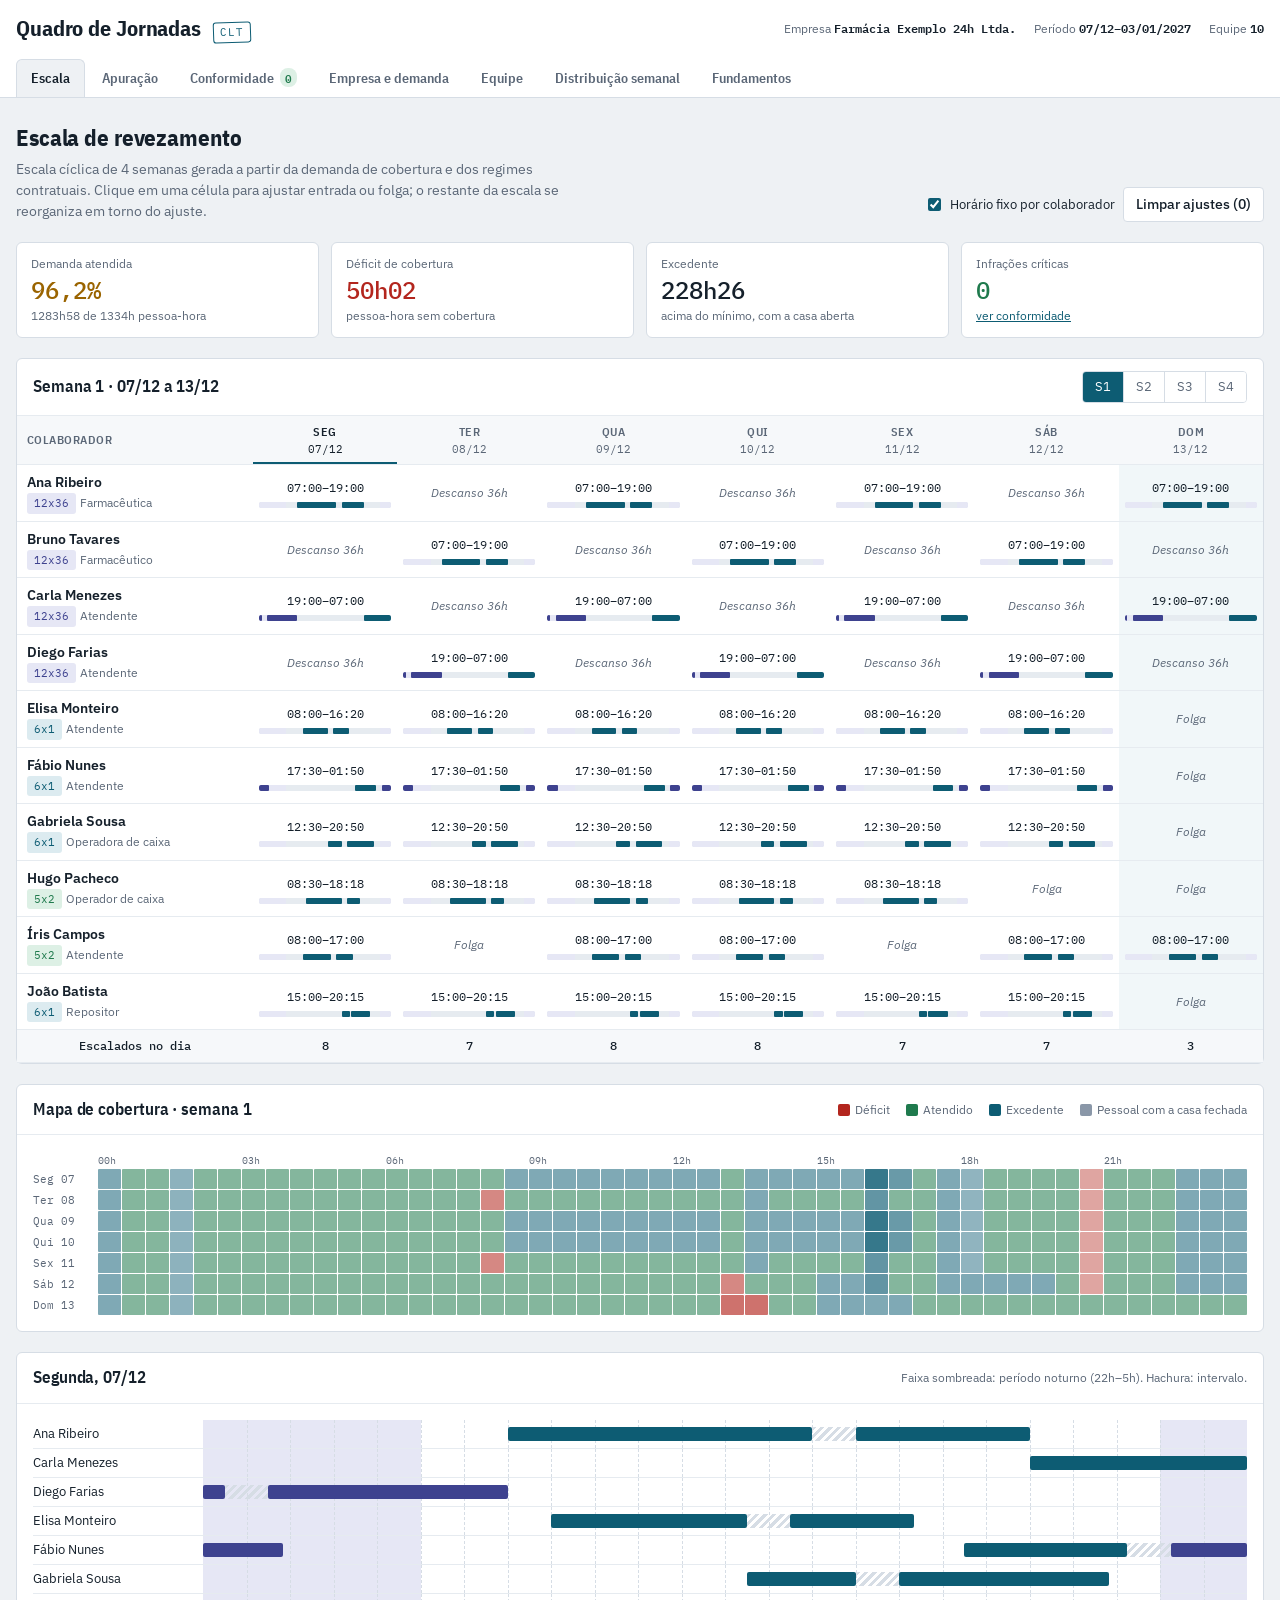
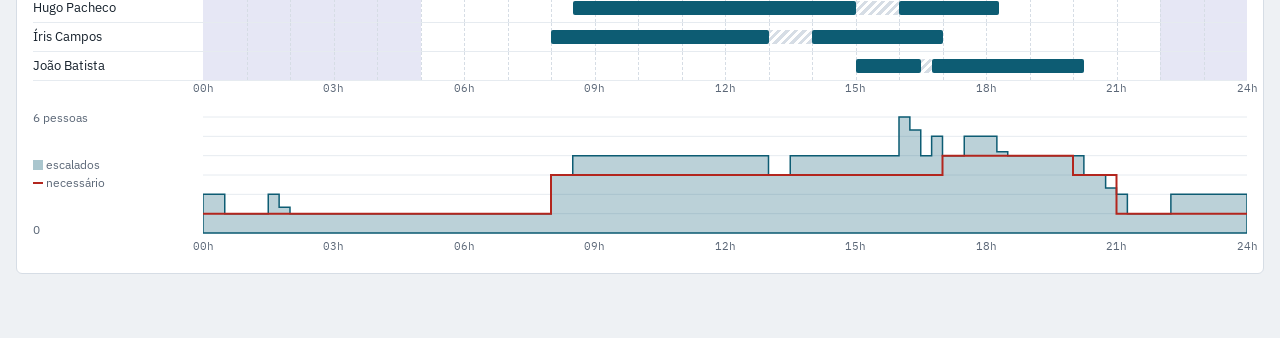
==== jornadas/index.html @ 18540ebf "Adiciona o Quadro de Jornadas: escala, apuração e conformidade trabalhista Plataforma em HTML único " ====
<!doctype html>
<html lang="pt-BR">
<head>
<meta charset="utf-8">
<meta name="viewport" content="width=device-width, initial-scale=1, viewport-fit=cover">
<title>Quadro de Jornadas</title>
<meta name="claude:viewport-fit-sides" content="cover">
<meta name="description" content="Distribuição de jornadas, escalas de revezamento, apuração de horas e conformidade com a CLT.">
<link rel="preconnect" href="https://fonts.googleapis.com">
<link rel="preconnect" href="https://fonts.gstatic.com" crossorigin>
<link rel="stylesheet" href="https://fonts.googleapis.com/css2?family=IBM+Plex+Mono:wght@400;500;600&family=IBM+Plex+Sans+Condensed:wght@500;600;700&family=IBM+Plex+Sans:ital,wght@0,400;0,500;0,600;1,400&display=swap">
<style>
/* Layout: livro de ponto — faixa de identificação no topo, abas de índice, folhas de trabalho em largura útil */
:root{
  --bg:#EEF1F4; --surface:#FFFFFF; --surface-2:#F6F8FA; --ink:#15202B; --muted:#5B6777; --line:#D6DDE5; --line-2:#E6EBF0;
  --accent:#0D5C73; --accent-ink:#FFFFFF; --accent-soft:#DCEBF0;
  --night:#3E428F; --night-soft:#E6E7F5;
  --ok:#1F7A4D; --ok-soft:#DDF0E5; --warn:#9A6400; --warn-soft:#F8ECD3; --crit:#B3261E; --crit-soft:#F8DEDB;
  --idle:#8A97A8;
  --f-display:"IBM Plex Sans Condensed","Arial Narrow",system-ui,sans-serif;
  --f-body:"IBM Plex Sans",system-ui,-apple-system,"Segoe UI",sans-serif;
  --f-mono:"IBM Plex Mono",ui-monospace,"SFMono-Regular",Menlo,Consolas,monospace;
  --r:6px;
}
@media (prefers-color-scheme: dark){:root:not([data-theme="light"]){
  --bg:#0E141A; --surface:#151E27; --surface-2:#1A2530; --ink:#E4EAF0; --muted:#97A3B1; --line:#2A3743; --line-2:#22303B;
  --accent:#5DB6CF; --accent-ink:#0B1A20; --accent-soft:#163541;
  --night:#A5AAF2; --night-soft:#252A4D;
  --ok:#55C48D; --ok-soft:#163626; --warn:#E2A63F; --warn-soft:#3A2D14; --crit:#EF6A5F; --crit-soft:#41201D;
  --idle:#6D7B8C; color-scheme:dark;
}}
:root[data-theme="dark"]{
  --bg:#0E141A; --surface:#151E27; --surface-2:#1A2530; --ink:#E4EAF0; --muted:#97A3B1; --line:#2A3743; --line-2:#22303B;
  --accent:#5DB6CF; --accent-ink:#0B1A20; --accent-soft:#163541;
  --night:#A5AAF2; --night-soft:#252A4D;
  --ok:#55C48D; --ok-soft:#163626; --warn:#E2A63F; --warn-soft:#3A2D14; --crit:#EF6A5F; --crit-soft:#41201D;
  --idle:#6D7B8C; color-scheme:dark;
}
*{box-sizing:border-box}
[hidden]{display:none!important}
body{background:var(--bg);color:var(--ink);font-family:var(--f-body);font-size:14px;line-height:1.5;margin:0}
body::before{content:"";position:fixed;inset:0 0 auto;height:env(safe-area-inset-top,0px);z-index:10;background:var(--surface)}
.wrap{max-width:1320px;margin:0 auto;padding-left:max(16px,env(safe-area-inset-left,0px));padding-right:max(16px,env(safe-area-inset-right,0px))}
h1,h2,h3{font-family:var(--f-display);text-wrap:balance;margin:0;letter-spacing:-.005em}
h2{font-size:1.45rem;font-weight:700}
h3{font-size:1.05rem;font-weight:600}
p{margin:0}
.mono,.num{font-family:var(--f-mono);font-variant-numeric:tabular-nums}
.muted{color:var(--muted)}
small,.small{font-size:12px}
a{color:var(--accent)}
:focus-visible{outline:2px solid var(--accent);outline-offset:2px}

/* Cabeçalho */
.top{position:sticky;top:env(safe-area-inset-top,0px);z-index:9;background:var(--surface);border-bottom:1px solid var(--line)}
.top .wrap{display:flex;flex-wrap:wrap;align-items:center;gap:8px 20px;padding-block:12px 0}
.brand{display:flex;align-items:baseline;gap:12px;min-width:0}
.brand h1{font-size:1.35rem;font-weight:700;white-space:nowrap}
.brand .stamp{font-family:var(--f-mono);font-size:11px;letter-spacing:.08em;text-transform:uppercase;color:var(--accent);border:1.5px solid var(--accent);border-radius:3px;padding:1px 6px;transform:rotate(-2deg);display:inline-block}
.ident{margin-left:auto;display:flex;gap:18px;flex-wrap:wrap;font-size:12px;color:var(--muted)}
.ident b{color:var(--ink);font-weight:600;font-family:var(--f-mono);font-size:12px}
.tabs{display:flex;gap:2px;overflow-x:auto;scrollbar-width:none;width:100%;margin-top:6px}
.tabs::-webkit-scrollbar{display:none}
.tabs a{font-family:var(--f-display);font-weight:600;font-size:14px;text-decoration:none;color:var(--muted);padding:8px 14px 9px;border:1px solid transparent;border-bottom:0;border-radius:6px 6px 0 0;white-space:nowrap;position:relative;top:1px}
.tabs a:hover{color:var(--ink);background:var(--surface-2)}
.tabs a[aria-current="page"]{color:var(--ink);background:var(--bg);border-color:var(--line)}
.tabs a .cnt{font-family:var(--f-mono);font-size:11px;margin-left:6px;padding:0 5px;border-radius:8px;background:var(--crit-soft);color:var(--crit)}
.tabs a .cnt[data-zero]{background:var(--ok-soft);color:var(--ok)}

main.wrap{padding-block:22px 64px}
.view{display:flex;flex-direction:column;gap:20px}
.view-head{display:flex;flex-wrap:wrap;align-items:end;justify-content:space-between;gap:12px}
.view-head p{max-width:68ch;color:var(--muted);margin-top:4px}

.panel{background:var(--surface);border:1px solid var(--line);border-radius:var(--r)}
.panel>.ph{display:flex;flex-wrap:wrap;align-items:center;justify-content:space-between;gap:8px 16px;padding:12px 16px;border-bottom:1px solid var(--line-2)}
.panel>.pb{padding:16px}
.panel>.pb.flush{padding:0}
.grid2{display:grid;grid-template-columns:repeat(auto-fit,minmax(min(100%,420px),1fr));gap:20px}
.grid2>*{min-width:0}
.scroll{overflow-x:auto}

/* Formulários */
label.f{display:flex;flex-direction:column;gap:4px;font-size:12px;color:var(--muted);min-width:0}
label.f>span{letter-spacing:.02em}
.fields{display:grid;grid-template-columns:repeat(auto-fill,minmax(170px,1fr));gap:12px 14px}
input,select,textarea{font:inherit;color:var(--ink);background:var(--surface);border:1px solid var(--line);border-radius:4px;padding:6px 8px;min-width:0;width:100%}
input[type="time"],input[type="number"],input[type="date"]{font-family:var(--f-mono);font-variant-numeric:tabular-nums}
input[type="checkbox"]{width:auto;accent-color:var(--accent)}
input:disabled,select:disabled{color:var(--muted);background:var(--surface-2)}
.btn{font:inherit;font-weight:500;cursor:pointer;border:1px solid var(--line);background:var(--surface);color:var(--ink);padding:6px 12px;border-radius:4px;white-space:nowrap}
.btn:hover{border-color:var(--accent);color:var(--accent)}
.btn.primary{background:var(--accent);border-color:var(--accent);color:var(--accent-ink)}
.btn.primary:hover{filter:brightness(1.08);color:var(--accent-ink)}
.btn.ghost{border-color:transparent;background:transparent;color:var(--muted)}
.btn.ghost:hover{color:var(--crit)}
.btn.sm{padding:3px 9px;font-size:12px}
.row{display:flex;flex-wrap:wrap;gap:8px;align-items:center}
.seg{display:inline-flex;border:1px solid var(--line);border-radius:4px;overflow:hidden}
.seg button{font:inherit;font-size:13px;border:0;background:var(--surface);color:var(--muted);padding:5px 12px;cursor:pointer;border-right:1px solid var(--line)}
.seg button:last-child{border-right:0}
.seg button[aria-pressed="true"]{background:var(--accent);color:var(--accent-ink)}
.chk{display:inline-flex;align-items:center;gap:6px;font-size:13px;color:var(--ink);cursor:pointer}
.daychips{display:flex;gap:4px;flex-wrap:wrap}
.daychips label{display:inline-flex}
.daychips input{position:absolute;opacity:0;pointer-events:none}
.daychips span{font-family:var(--f-mono);font-size:12px;padding:3px 7px;border:1px solid var(--line);border-radius:3px;cursor:pointer;color:var(--muted);user-select:none}
.daychips input:checked+span{background:var(--accent-soft);border-color:var(--accent);color:var(--ink)}
.daychips input:focus-visible+span{outline:2px solid var(--accent)}

/* Tabelas */
table{border-collapse:collapse;width:100%}
th,td{padding:7px 10px;text-align:left;border-bottom:1px solid var(--line-2);vertical-align:middle}
th{font-family:var(--f-display);font-weight:600;font-size:12px;letter-spacing:.04em;text-transform:uppercase;color:var(--muted);background:var(--surface-2);white-space:nowrap}
td.n,th.n{text-align:right;font-family:var(--f-mono);font-variant-numeric:tabular-nums;white-space:nowrap}
tfoot td{font-weight:600;background:var(--surface-2);border-top:1px solid var(--line)}
.tbl-edit td{padding:5px 6px}
.tbl-edit input,.tbl-edit select{padding:5px 6px}

/* Chips e estados */
.chip{display:inline-flex;align-items:center;gap:4px;font-family:var(--f-mono);font-size:11px;padding:1px 6px;border-radius:3px;background:var(--surface-2);border:1px solid var(--line);color:var(--muted);white-space:nowrap}
.chip.r12{background:var(--night-soft);border-color:transparent;color:var(--night)}
.chip.r6{background:var(--accent-soft);border-color:transparent;color:var(--accent)}
.chip.r5{background:var(--ok-soft);border-color:transparent;color:var(--ok)}
.sev{display:inline-block;font-family:var(--f-mono);font-size:10.5px;font-weight:600;letter-spacing:.06em;text-transform:uppercase;padding:1px 6px;border-radius:3px}
.sev.crit{background:var(--crit-soft);color:var(--crit)}
.sev.warn{background:var(--warn-soft);color:var(--warn)}
.sev.info{background:var(--accent-soft);color:var(--accent)}

/* KPIs */
.kpis{display:grid;grid-template-columns:repeat(auto-fit,minmax(min(100%,190px),1fr));gap:12px}
.kpi{background:var(--surface);border:1px solid var(--line);border-radius:var(--r);padding:12px 14px;display:flex;flex-direction:column;gap:2px;min-width:0}
.kpi .k{font-size:12px;color:var(--muted)}
.kpi .v{font-family:var(--f-mono);font-size:1.5rem;font-weight:500;font-variant-numeric:tabular-nums;line-height:1.25}
.kpi .s{font-size:12px;color:var(--muted)}
.kpi.crit .v{color:var(--crit)} .kpi.ok .v{color:var(--ok)} .kpi.warn .v{color:var(--warn)}

/* Grade semanal */
.grade{min-width:900px}
.grade th.dh{text-align:center;cursor:pointer}
.grade th.dh:hover{color:var(--accent)}
.grade th.dh.sel{color:var(--ink);box-shadow:inset 0 -2px 0 var(--accent)}
.grade th.dh .dt{display:block;font-family:var(--f-mono);font-weight:400;font-size:11px;letter-spacing:0;text-transform:none}
.grade th.dh .fer{display:block;font-family:var(--f-body);font-weight:500;font-size:10px;letter-spacing:0;text-transform:none;color:var(--warn)}
.grade td.emp{white-space:nowrap;min-width:170px}
.grade td.emp b{display:block;font-weight:600}
.grade td.cell{text-align:center;cursor:pointer;padding:5px 6px;min-width:104px;position:relative}
.grade td.cell:hover{background:var(--surface-2)}
.grade td.cell.dom{background:color-mix(in srgb,var(--accent-soft) 40%,transparent)}
.grade td.cell.fer{background:color-mix(in srgb,var(--warn-soft) 60%,transparent)}
.cell .t{font-family:var(--f-mono);font-size:12px;font-variant-numeric:tabular-nums;white-space:nowrap}
.cell .off{font-size:12px;color:var(--muted);font-style:italic}
.cell .man{position:absolute;top:3px;right:4px;width:6px;height:6px;border-radius:50%;background:var(--warn)}
.cell .bad{position:absolute;top:3px;left:4px;width:6px;height:6px;border-radius:50%;background:var(--crit)}
.mbar{position:relative;height:6px;margin-top:4px;background:var(--line-2);border-radius:2px;overflow:hidden}
.mbar i{position:absolute;top:0;bottom:0;background:var(--accent);border-radius:1px}
.mbar i.n{background:var(--night)}
.mbar .nb{position:absolute;top:0;bottom:0;background:var(--night-soft)}
.grade tfoot td{text-align:center;font-family:var(--f-mono);font-weight:500;font-size:12px}

/* Mapa de cobertura */
.heat{display:grid;grid-template-columns:64px repeat(48,minmax(9px,1fr));gap:1px;min-width:620px;font-family:var(--f-mono);font-size:11px}
.heat .hl{color:var(--muted);display:flex;align-items:center;padding-right:6px}
.heat .hc{height:20px;border-radius:1px;background:var(--surface-2)}
.heat .ht{color:var(--muted);font-size:10px;grid-column:span 6;padding-top:2px}
.legend{display:flex;flex-wrap:wrap;gap:6px 16px;font-size:12px;color:var(--muted)}
.legend i{display:inline-block;width:12px;height:12px;border-radius:2px;vertical-align:-2px;margin-right:5px}

/* Detalhe do dia */
.gantt{min-width:640px}
.g-row{display:grid;grid-template-columns:170px 1fr;align-items:center;min-height:28px;border-bottom:1px solid var(--line-2)}
.g-row .gl{font-size:12.5px;white-space:nowrap;overflow:hidden;text-overflow:ellipsis;padding-right:8px}
.g-track{position:relative;height:28px}
.g-track .gn{position:absolute;top:0;bottom:0;background:var(--night-soft)}
.g-track .gg{position:absolute;top:0;bottom:0;border-left:1px dashed var(--line)}
.g-track .gb{position:absolute;top:7px;height:14px;background:var(--accent);border-radius:2px}
.g-track .gb.n{background:var(--night)}
.g-track .gi{position:absolute;top:7px;height:14px;background:repeating-linear-gradient(135deg,var(--line) 0 3px,transparent 3px 6px);border-radius:2px}
.g-axis{display:grid;grid-template-columns:170px 1fr}
.g-axis .ax{position:relative;height:18px;font-family:var(--f-mono);font-size:10.5px;color:var(--muted)}
.g-axis .ax span{position:absolute;transform:translateX(-50%)}
.covchart{display:grid;grid-template-columns:170px 1fr;align-items:stretch;margin-top:10px}
.covchart .gl{font-size:12px;color:var(--muted);padding-right:8px;display:flex;flex-direction:column;justify-content:space-between}
.covchart>svg{width:100%;height:130px;display:block}

/* Alertas */
.alerts{display:flex;flex-direction:column}
.alert{display:grid;grid-template-columns:4px 1fr;gap:0 14px;padding:12px 16px 12px 0;border-bottom:1px solid var(--line-2)}
.alert:last-child{border-bottom:0}
.alert::before{content:"";grid-row:1/4;border-radius:0 2px 2px 0;background:var(--accent)}
.alert.crit::before{background:var(--crit)} .alert.warn::before{background:var(--warn)}
.alert .at{display:flex;flex-wrap:wrap;gap:6px 10px;align-items:baseline}
.alert .at b{font-weight:600}
.alert .ad{color:var(--muted);font-size:13px;margin-top:2px;max-width:90ch}
.alert .ab{font-family:var(--f-mono);font-size:11.5px;color:var(--accent);margin-top:4px}
.who{font-family:var(--f-display);font-weight:600;font-size:13px;padding:10px 16px;background:var(--surface-2);border-bottom:1px solid var(--line-2);display:flex;gap:8px;align-items:center;flex-wrap:wrap}

/* Distribuição semanal */
.dist-day{display:grid;grid-template-columns:110px 70px 1fr 220px;gap:12px;align-items:center;padding:8px 16px;border-bottom:1px solid var(--line-2)}
.dist-day:last-child{border-bottom:0}
.dist-day .dd{font-family:var(--f-display);font-weight:600}
.dist-day .hh{font-family:var(--f-mono);font-size:15px}
.dist-day .tl{font-family:var(--f-mono);font-size:12px;color:var(--muted);text-align:right}
.dist-day.off{color:var(--muted)}
.track{position:relative;height:16px;background:var(--surface-2);border-radius:2px;overflow:hidden;border:1px solid var(--line-2)}
.track .nb{position:absolute;top:0;bottom:0;background:var(--night-soft)}
.track i{position:absolute;top:2px;bottom:2px;background:var(--accent);border-radius:1px}
.track i.n{background:var(--night)}
.models{display:flex;flex-wrap:wrap;gap:6px}
.facts{display:grid;grid-template-columns:repeat(auto-fit,minmax(min(100%,150px),1fr));border-top:1px solid var(--line-2)}
.facts>div{padding:12px 16px;border-right:1px solid var(--line-2);border-bottom:1px solid var(--line-2)}
.facts .k{font-size:12px;color:var(--muted)}
.facts .v{font-family:var(--f-mono);font-size:1.15rem;font-variant-numeric:tabular-nums}

/* Fundamentos */
.law td:first-child{font-family:var(--f-display);font-weight:600;white-space:nowrap;vertical-align:top}
.law td{vertical-align:top}
.law td:last-child{font-family:var(--f-mono);font-size:12px;color:var(--accent);white-space:nowrap}
.note{font-size:12.5px;color:var(--muted);max-width:90ch}

/* Editor de célula */
.scrim{position:fixed;inset:0;background:color-mix(in srgb,var(--ink) 30%,transparent);z-index:20;display:flex;align-items:center;justify-content:center;padding:16px}
.dlg{background:var(--surface);border:1px solid var(--line);border-radius:8px;width:min(380px,100%);box-shadow:0 18px 50px -12px rgba(0,0,0,.35)}
.dlg header{padding:14px 16px;border-bottom:1px solid var(--line-2)}
.dlg .bd{padding:14px 16px;display:flex;flex-direction:column;gap:12px}
.dlg footer{padding:12px 16px;border-top:1px solid var(--line-2);display:flex;gap:8px;justify-content:flex-end;flex-wrap:wrap}
.toast{position:fixed;left:50%;bottom:calc(20px + env(safe-area-inset-bottom,0px));transform:translateX(-50%);background:var(--ink);color:var(--bg);padding:8px 14px;border-radius:4px;font-size:13px;z-index:30}

@media (max-width:720px){
  .ident{margin-left:0}
  .dist-day{grid-template-columns:90px 60px 1fr;}
  .dist-day .tl{grid-column:1/-1;text-align:left}
  .g-row,.g-axis,.covchart{grid-template-columns:110px 1fr}
}
@media (prefers-reduced-motion:reduce){*{transition:none!important;animation:none!important}}
</style>

<header class="top">
  <div class="wrap">
    <div class="brand"><h1>Quadro de Jornadas</h1><span class="stamp">CLT</span></div>
    <div class="ident" id="ident"></div>
    <nav class="tabs" id="tabs" aria-label="Seções">
      <a href="#escala">Escala</a>
      <a href="#apuracao">Apuração</a>
      <a href="#conformidade">Conformidade<span class="cnt" id="cnt-alertas"></span></a>
      <a href="#empresa">Empresa e demanda</a>
      <a href="#equipe">Equipe</a>
      <a href="#distribuicao">Distribuição semanal</a>
      <a href="#fundamentos">Fundamentos</a>
    </nav>
  </div>
</header>

<main class="wrap">
  <section class="view" id="v-escala" hidden></section>
  <section class="view" id="v-apuracao" hidden></section>
  <section class="view" id="v-conformidade" hidden></section>
  <section class="view" id="v-empresa" hidden></section>
  <section class="view" id="v-equipe" hidden></section>
  <section class="view" id="v-distribuicao" hidden></section>
  <section class="view" id="v-fundamentos" hidden></section>
</main>

<div class="scrim" id="editor" hidden></div>
<div class="toast" id="toast" hidden></div>

<script>
"use strict";
/* ====================================================================
   Utilidades
   ==================================================================== */
const $ = (s, r = document) => r.querySelector(s);
const $$ = (s, r = document) => [...r.querySelectorAll(s)];
const DIAS = ['Seg','Ter','Qua','Qui','Sex','Sáb','Dom'];
const DIAS_L = ['Segunda','Terça','Quarta','Quinta','Sexta','Sábado','Domingo'];
const SL = 15, SPD = 96, DAY = 1440;
const N_INI = 22 * 60, N_FIM = 5 * 60; // período noturno urbano: 22h–5h (art. 73, § 2º)
const esc = s => String(s ?? '').replace(/[&<>"']/g, c => ({'&':'&amp;','<':'&lt;','>':'&gt;','"':'&quot;',"'":'&#39;'}[c]));
const hm = s => { if (!s) return 0; const [h, m] = String(s).split(':').map(Number); return (h || 0) * 60 + (m || 0); };
const fmtHM = m => { m = ((Math.round(m) % DAY) + DAY) % DAY; return String(Math.floor(m / 60)).padStart(2, '0') + ':' + String(m % 60).padStart(2, '0'); };
const fmtDur = m => { m = Math.round(m); const s = m < 0 ? '−' : ''; m = Math.abs(m); const h = Math.floor(m / 60), r = m % 60; return s + h + 'h' + (r ? String(r).padStart(2, '0') : ''); };
const fmtNum = (v, d = 1) => v.toLocaleString('pt-BR', { minimumFractionDigits: d, maximumFractionDigits: d });
const BRL = new Intl.NumberFormat('pt-BR', { style: 'currency', currency: 'BRL' });
const brl = v => BRL.format(v || 0);
const uid = () => Math.random().toString(36).slice(2, 9);

/* Datas em UTC (evita deslocamentos de fuso) */
const parseISO = s => { const [y, m, d] = s.split('-').map(Number); return Date.UTC(y, m - 1, d); };
const toISO = t => new Date(t).toISOString().slice(0, 10);
const addD = (t, n) => t + n * 864e5;
const wdOf = t => (new Date(t).getUTCDay() + 6) % 7; // 0 = segunda
const ddmm = t => { const d = new Date(t); return String(d.getUTCDate()).padStart(2, '0') + '/' + String(d.getUTCMonth() + 1).padStart(2, '0'); };
const segunda = t => addD(t, -wdOf(t));
function proximaSegunda() {
  const n = new Date(); const t = Date.UTC(n.getFullYear(), n.getMonth(), n.getDate());
  const w = wdOf(t); return toISO(addD(t, w === 0 ? 7 : 7 - w));
}
function pascoa(y) {
  const a = y % 19, b = Math.floor(y / 100), c = y % 100, d = Math.floor(b / 4), e = b % 4, f = Math.floor((b + 8) / 25),
    g = Math.floor((b - f + 1) / 3), h = (19 * a + b - d - g + 15) % 30, i = Math.floor(c / 4), k = c % 4,
    l = (32 + 2 * e + 2 * i - h - k) % 7, m = Math.floor((a + 11 * h + 22 * l) / 451),
    mo = Math.floor((h + l - 7 * m + 114) / 31), da = ((h + l - 7 * m + 114) % 31) + 1;
  return Date.UTC(y, mo - 1, da);
}
function feriadosNacionais(y) {
  const f = [['01-01','Confraternização Universal'],['04-21','Tiradentes'],['05-01','Dia do Trabalho'],['09-07','Independência do Brasil'],
    ['10-12','Nossa Senhora Aparecida'],['11-02','Finados'],['11-15','Proclamação da República'],['11-20','Dia Nacional de Zumbi e da Consciência Negra'],['12-25','Natal']]
    .map(([md, nome]) => ({ data: `${y}-${md}`, nome }));
  f.push({ data: toISO(addD(pascoa(y), -2)), nome: 'Sexta-feira da Paixão' });
  return f;
}

/* ====================================================================
   Estado (com exemplo) e persistência local
   ==================================================================== */
const STORE = 'quadro-jornadas-v1';
function exemplo() {
  const d = (aberto, abre, fecha, minimo) => ({ aberto, abre, fecha, minimo });
  return {
    v: 1,
    empresa: {
      nome: 'Farmácia Exemplo 24h Ltda.', atividade: 'comercio', inicio: proximaSegunda(), semanas: 4,
      dias: [d(true,'00:00','00:00',1), d(true,'00:00','00:00',1), d(true,'00:00','00:00',1), d(true,'00:00','00:00',1),
             d(true,'00:00','00:00',1), d(true,'00:00','00:00',1), d(true,'00:00','00:00',1)],
      picos: [
        { id: uid(), dias: [0,1,2,3,4,5], de: '08:00', ate: '21:00', extra: 2 },
        { id: uid(), dias: [0,1,2,3,4], de: '17:00', ate: '20:00', extra: 1 },
        { id: uid(), dias: [6], de: '08:00', ate: '14:00', extra: 1 },
      ],
      nacionais: true, feriados: [], feriadoModo: 'domingo', regraDomingo: 3,
      params: { intervalo: 60, heAdic: 50, heDomAdic: 100, notAdic: 20, fgts: 8, encargos: 27.8, int12: 'usufruido', horarioFixo: true },
    },
    equipe: [
      { id: uid(), nome: 'Ana Ribeiro', cargo: 'Farmacêutica', regime: '12x36', semanal: 42, salario: 5200, turno: 'manha', domingo: 'padrao', entrada: '07:00' },
      { id: uid(), nome: 'Bruno Tavares', cargo: 'Farmacêutico', regime: '12x36', semanal: 42, salario: 5200, turno: 'manha', domingo: 'padrao', entrada: '07:00' },
      { id: uid(), nome: 'Carla Menezes', cargo: 'Atendente', regime: '12x36', semanal: 42, salario: 2300, turno: 'noite', domingo: 'padrao', entrada: '19:00' },
      { id: uid(), nome: 'Diego Farias', cargo: 'Atendente', regime: '12x36', semanal: 42, salario: 2300, turno: 'noite', domingo: 'padrao', entrada: '19:00' },
      { id: uid(), nome: 'Elisa Monteiro', cargo: 'Atendente', regime: '6x1', semanal: 44, salario: 2100, turno: 'livre', domingo: 'padrao' },
      { id: uid(), nome: 'Fábio Nunes', cargo: 'Atendente', regime: '6x1', semanal: 44, salario: 2100, turno: 'livre', domingo: 'padrao' },
      { id: uid(), nome: 'Gabriela Sousa', cargo: 'Operadora de caixa', regime: '6x1', semanal: 44, salario: 2000, turno: 'tarde', domingo: 'quinzenal' },
      { id: uid(), nome: 'Hugo Pacheco', cargo: 'Operador de caixa', regime: '5x2', semanal: 44, salario: 2000, turno: 'manha', domingo: 'padrao' },
      { id: uid(), nome: 'Íris Campos', cargo: 'Atendente', regime: '5x2', semanal: 40, salario: 1950, turno: 'livre', domingo: 'padrao' },
      { id: uid(), nome: 'João Batista', cargo: 'Repositor', regime: '6x1', semanal: 30, salario: 1400, turno: 'tarde', domingo: 'padrao' },
    ],
    distrib: { semanal: 44, dias: [1,1,1,1,1,1,0], modo: 'sabado', sabado: 4, personalizado: [8,8,8,8,8,4,0], entrada: '08:00', intervalo: 60, salario: 2500 },
    ajustes: {},
  };
}
let S;
try { S = JSON.parse(localStorage.getItem(STORE)); } catch (e) { S = null; }
if (!S || S.v !== 1) S = exemplo();
function salvar() { try { localStorage.setItem(STORE, JSON.stringify(S)); } catch (e) {} }

/* ====================================================================
   Horizonte, demanda e preparação dos colaboradores
   ==================================================================== */
function horizonte(st) {
  const E = st.empresa;
  const t0 = segunda(parseISO(E.inicio || proximaSegunda()));
  const D = E.semanas * 7;
  const fer = {};
  if (E.nacionais) {
    const y0 = new Date(t0).getUTCFullYear();
    [y0, y0 + 1].forEach(y => feriadosNacionais(y).forEach(f => fer[f.data] = f.nome));
  }
  (E.feriados || []).forEach(f => { if (f.data) fer[f.data] = f.nome || 'Feriado local'; });
  const days = [];
  for (let d = 0; d < D; d++) {
    const t = addD(t0, d), iso = toISO(t), wd = d % 7, f = fer[iso] || null;
    let cfg = wd, aberto;
    if (f) { if (E.feriadoModo === 'fechado') aberto = false; else cfg = 6; }
    if (aberto === undefined) aberto = !!E.dias[cfg].aberto;
    days.push({ d, t, iso, wd, f, cfg, aberto });
  }
  return { t0, D, days };
}
function janela(c) { let a = hm(c.abre), b = hm(c.fecha); if (b <= a) b += DAY; return [a, b]; }
function demanda(st, H) {
  const E = st.empresa, N = H.D * SPD, dem = new Float64Array(N);
  const put = (A, B, v) => { for (let i = Math.round(A / SL); i < Math.round(B / SL); i++) dem[((i % N) + N) % N] += v; };
  for (const x of H.days) {
    if (!x.aberto) continue;
    const c = E.dias[x.cfg], [a, b] = janela(c), base = x.d * DAY;
    put(base + a, base + b, +c.minimo || 0);
    for (const p of E.picos) {
      if (!p.dias.includes(x.cfg)) continue;
      let pa = hm(p.de), pb = hm(p.ate); if (pb <= pa) pb += DAY;
      if (pa < a && pa + DAY < b) { pa += DAY; pb += DAY; }
      const A = Math.max(a, pa), B = Math.min(b, pb);
      if (B > A) put(base + A, base + B, +p.extra || 0);
    }
  }
  return dem;
}
const TURNOS = { livre: [0, 1410], manha: [300, 540], tarde: [660, 900], noite: [1020, 1380] };
const TURNO_NOME = { livre: 'Livre', manha: 'Manhã', tarde: 'Tarde', noite: 'Noite' };
function prepEmp(e, P) {
  const r = e.regime;
  let n = null, dur, brk;
  if (r === '12x36') { if (P.int12 === 'usufruido') { dur = 660; brk = 60; } else { dur = 720; brk = 0; } }
  else { n = r === '5x2' ? 5 : 6; dur = Math.round((+e.semanal || 0) * 60 / n); brk = dur > 360 ? +P.intervalo : dur > 240 ? 15 : 0; }
  const semanal = r === '12x36' ? 42 : +e.semanal || 0;
  return { ...e, n, dur, brk, span: dur + brk, semMin: semanal * 60, divisor: semanal * 5 };
}
function intervaloExigido(work, P) { return work > 360 ? +P.intervalo : work > 240 ? 15 : 0; }

/* ====================================================================
   Motor de escala
   1) folgas (5x2 e 6x1) semana a semana, com DSR até o 7º dia e rodízio dominical
   2) 12x36 em paridade alternada, balanceada por turno
   3) horários de entrada e intervalos escolhidos de forma gulosa sobre o déficit de cobertura,
      seguidos de duas passadas de refinamento
   ==================================================================== */
function addCov(cov, a, b, sg) {
  if (b <= a) return; const N = cov.length;
  for (let i = Math.floor(a / SL), e = Math.ceil(b / SL); i < e; i++) {
    const s = i * SL, ov = Math.min(b, s + SL) - Math.max(a, s);
    if (ov > 0) cov[((i % N) + N) % N] += sg * ov / SL;
  }
}
function ganho(dem, cov, a, b) {
  if (b <= a) return 0; const N = cov.length; let g = 0;
  for (let i = Math.floor(a / SL), e = Math.ceil(b / SL); i < e; i++) {
    const s = i * SL, ov = Math.min(b, s + SL) - Math.max(a, s); if (ov <= 0) continue;
    const k = ((i % N) + N) % N, dm = dem[k];
    let v;
    if (dm <= 0) v = -0.35;
    else { const df = dm - cov[k]; v = df > 0 ? Math.min(df, 1) + 0.2 * Math.max(0, Math.min(df - 1, 3)) + 0.04 * (1 - Math.min(df, 1)) : 0.04; }
    g += v * ov / SL;
  }
  return g;
}
function turnoCov(cov, sh, sg) {
  if (!sh || !sh.w) return;
  if (sh.bf > sh.bi) { addCov(cov, sh.ini, sh.bi, sg); addCov(cov, sh.bf, sh.fim, sg); }
  else addCov(cov, sh.ini, sh.fim, sg);
}
function opcoesIntervalo(e) {
  if (!e.brk) return [0];
  const mid = Math.round(e.dur / 2 / SL) * SL, lo = Math.min(120, Math.floor(e.dur / 3 / SL) * SL), hi = e.dur - lo;
  const o = [mid]; for (let b = Math.ceil(lo / 30) * 30; b <= hi; b += 30) if (b !== mid) o.push(b);
  return o;
}
function montarTurno(e, d, s, b) {
  const ini = d * DAY + s;
  return { w: true, ini, fim: ini + e.span, bi: e.brk ? ini + b : ini, bf: e.brk ? ini + b + e.brk : ini };
}

function gerar(st) {
  let melhor = null;
  for (let v = 0; v < 4; v++) {
    const g = gerar1(st, v);
    let def = 0, fora = 0; for (let k = 0; k < g.dem.length; k++) { def += Math.max(0, g.dem[k] - g.cov[k]); if (g.dem[k] <= 0) fora += g.cov[k]; }
    const nota = def + fora * 0.25;
    if (!melhor || nota < melhor.nota - 1e-6) melhor = { g, nota };
  }
  return melhor.g;
}
function gerar1(st, variante) {
  const E = st.empresa, P = E.params, H = horizonte(st), D = H.D, N = D * SPD;
  const dem = demanda(st, H), cov = new Float64Array(N);
  const emps = st.equipe.map(e => prepEmp(e, P));
  const aj = st.ajustes || {};
  const plan = emps.map(() => new Array(D).fill(null));

  emps.forEach((e, i) => {
    for (let d = 0; d < D; d++) {
      const a = aj[e.id + '|' + H.days[d].iso];
      if (a) plan[i][d] = a.folga ? { w: false, tipo: 'ajuste' } : { w: true, manual: true, ini: hm(a.ini) };
      else if (!H.days[d].aberto) plan[i][d] = { w: false, tipo: 'fechado' };
    }
  });

  // 12x36: paridade balanceada por turno
  const par = {};
  emps.forEach((e, i) => {
    if (e.regime !== '12x36') return;
    const g = par[e.turno] = par[e.turno] || [0, 0];
    const p = g[0] <= g[1] ? 0 : 1; g[p]++; e.par = p;
    for (let d = 0; d < D; d++) if (!plan[i][d]) plan[i][d] = (d + p) % 2 === 0 ? { w: true } : { w: false, tipo: 'escala' };
  });

  // 5x2 e 6x1: folgas
  const need = new Float64Array(D), avail = new Float64Array(D);
  for (let d = 0; d < D; d++) for (let s = 0; s < SPD; s++) need[d] += dem[d * SPD + s] * SL;
  emps.forEach((e, i) => { for (let d = 0; d < D; d++) if (!plan[i][d] || plan[i][d].w) avail[d] += e.dur; });
  const flex = emps.map((e, i) => i).filter(i => emps[i].regime !== '12x36');
  flex.forEach((i, k) => {
    const e = emps[i], regra = e.domingo === 'quinzenal' ? 2 : +E.regraDomingo;
    e._last = -1; e._dom = k % regra; e._regra = regra;
  });
  const jit = (i, d) => ((i * 7919 + d * 104729) % 97) / 97 * 0.3;
  for (let w = 0; w < E.semanas; w++) {
    const ordem = flex.map((_, k) => flex[(k + w) % flex.length]);
    for (const i of ordem) {
      const e = emps[i], days = [0,1,2,3,4,5,6].map(x => 7 * w + x), sun = 7 * w + 6;
      const off = new Set(days.filter(d => plan[i][d] && !plan[i][d].w));
      const fixo = new Set(days.filter(d => plan[i][d] && plan[i][d].w));
      const setOff = d => { if (!off.has(d)) { off.add(d); if (!plan[i][d]) avail[d] -= e.dur; } };
      if (H.days[sun].aberto && !fixo.has(sun) && !off.has(sun) && e._dom >= e._regra - 1) setOff(sun);
      const livre = d => !off.has(d) && !fixo.has(d);
      const nota = d => (avail[d] - e.dur - need[d]) / 60 + (H.days[d].wd === 6 ? 1.5 : 0) + (H.days[d].f ? 8 : 0) + jit(i, d);
      const melhor = l => l.filter(livre).sort((a, b) => nota(b) - nota(a))[0];
      // DSR até o 7º dia: no máximo 6 dias consecutivos de trabalho
      for (let guard = 0; guard < 8; guard++) {
        let cur = e._last, falta = null;
        for (const d of days) { if (off.has(d)) { cur = d; continue; } if (d - cur >= 7) { falta = [cur, d]; break; } }
        if (!falta) break;
        const c = melhor(days.filter(x => x > falta[0] && x <= falta[1]));
        if (c == null) break; setOff(c);
      }
      const ferSemana = days.filter(d => H.days[d].f && H.days[d].wd !== 6).length;
      const alvo = 7 - e.n + ferSemana;
      while (off.size < alvo) { const c = melhor(days); if (c == null) break; setOff(c); }
      for (const d of days) if (!plan[i][d]) plan[i][d] = off.has(d) ? { w: false, tipo: 'folga' } : { w: true };
      const offs = days.filter(d => off.has(d)); if (offs.length) e._last = Math.max(...offs);
      e._dom = (plan[i][sun] && plan[i][sun].w) ? e._dom + 1 : 0;
    }
  }

  // Turnos
  const sched = emps.map((e, i) => plan[i].map((p, d) => {
    if (!p.w) return p;
    if (p.manual) { const b = opcoesIntervalo(e); return { ...montarTurno(e, d, p.ini, b[Math.floor(b.length / 2)]), manual: true }; }
    return { w: true, pend: true };
  }));
  sched.forEach(S1 => S1.forEach(sh => { if (sh.w && !sh.pend) turnoCov(cov, sh, 1); }));

  const fixoGlobal = !!P.horarioFixo;
  const posicionar = i => {
    const e = emps[i], row = sched[i], bs = opcoesIntervalo(e);
    let [lo, hi] = TURNOS[e.turno] || TURNOS.livre;
    if (e.entrada) { lo = hi = hm(e.entrada); }
    const dias = row.map((sh, d) => sh.w && !sh.manual ? d : -1).filter(d => d >= 0);
    if (!dias.length) return;
    dias.forEach(d => { if (!row[d].pend) turnoCov(cov, row[d], -1); });
    if (fixoGlobal || e.regime === '12x36') {
      let best = -Infinity, bS = lo, bB = bs[0];
      for (let s = lo; s <= hi; s += 30) for (const b of bs) {
        let sc = 0;
        for (const d of dias) { const A = d * DAY + s; sc += ganho(dem, cov, A, A + e.span) - (e.brk ? ganho(dem, cov, A + b, A + b + e.brk) : 0); }
        if (sc > best + 1e-9) { best = sc; bS = s; bB = b; }
      }
      dias.forEach(d => { row[d] = montarTurno(e, d, bS, bB); turnoCov(cov, row[d], 1); });
    } else {
      let prevFim = null, prevS = null, folgaEntre = false;
      for (let d = 0; d < D; d++) {
        const sh = row[d];
        if (!sh.w) { folgaEntre = true; continue; }
        if (sh.manual) { prevFim = sh.fim; prevS = sh.ini - d * DAY; folgaEntre = false; continue; }
        const min = prevFim == null ? -Infinity : prevFim + (folgaEntre ? 35 * 60 : 11 * 60);
        let best = -Infinity, bS = null, bB = bs[0];
        for (let s = lo; s <= hi; s += 30) {
          if (d * DAY + s < min) continue;
          for (const b of bs) {
            const A = d * DAY + s;
            const sc = ganho(dem, cov, A, A + e.span) - (e.brk ? ganho(dem, cov, A + b, A + b + e.brk) : 0) - (prevS == null ? 0 : 0.1 * Math.abs(s - prevS) / 60);
            if (sc > best + 1e-9) { best = sc; bS = s; bB = b; }
          }
        }
        if (bS == null) bS = Math.ceil((min - d * DAY) / SL) * SL;
        row[d] = montarTurno(e, d, bS, bB); turnoCov(cov, row[d], 1);
        prevFim = row[d].fim; prevS = bS; folgaEntre = false;
      }
    }
  };
  const peso = e => e.regime === '12x36' ? 0 : ({ noite: 1, manha: 2, tarde: 2, livre: 3 }[e.turno] ?? 3);
  const base = emps.map((e, i) => i);
  const ordem = [
    base.slice().sort((a, b) => peso(emps[a]) - peso(emps[b]) || a - b),
    base.slice().sort((a, b) => peso(emps[b]) - peso(emps[a]) || a - b),
    base.slice().sort((a, b) => (emps[a].regime === '12x36' ? 1 : 0) - (emps[b].regime === '12x36' ? 1 : 0) || a - b),
    base.slice().sort((a, b) => peso(emps[a]) - peso(emps[b]) || b - a),
  ][variante % 4];
  for (let pass = 0; pass < 4; pass++) ordem.forEach(posicionar);
  return { H, dem, cov, emps, sched };
}

/* ====================================================================
   Apuração e conformidade
   ==================================================================== */
const BASE = {
  dia10: 'CLT, art. 59, caput e § 2º',
  comp8: 'CLT, art. 59, §§ 2º, 5º e 6º; art. 59-B; Súmula 85 do TST',
  he2: 'CLT, art. 59, caput',
  int: 'CLT, art. 71, caput e § 4º; art. 611-A, III',
  int15: 'CLT, art. 71, § 1º',
  int2: 'CLT, art. 71, caput',
  int12: 'CLT, art. 59-A; art. 71, § 4º',
  interj: 'CLT, art. 66; OJ 355 da SDI-1/TST',
  s110: 'CLT, arts. 66 e 67; Súmula 110 do TST',
  dsr7: 'CF, art. 7º, XV; CLT, art. 67; Lei 605/1949; OJ 410 da SDI-1/TST',
  dom3: 'Lei 10.101/2000, art. 6º, parágrafo único',
  dom2: 'CLT, art. 386',
  dom7: 'CLT, art. 67, parágrafo único; Portaria MTP 671/2021',
  fer: 'Lei 605/1949, art. 9º; Súmula 146 do TST',
  ferCom: 'Lei 10.101/2000, art. 6º-A',
  he: 'CF, art. 7º, XIII e XVI; CLT, art. 59',
  parcial: 'CLT, art. 58-A',
  not: 'CLT, art. 73, caput e §§ 1º e 2º',
  s60: 'Súmula 60, II, e OJ 388 da SDI-1/TST',
  x12: 'CLT, art. 59-A e parágrafo único; art. 60, parágrafo único',
  ponto: 'CLT, art. 74, § 2º',
  domCom: 'Lei 10.101/2000, art. 6º',
};
function noturnos(a, b) {
  let m = 0;
  for (let k = Math.floor(a / DAY) - 1; k <= Math.floor(b / DAY); k++) {
    const A = k * DAY + N_INI, B = k * DAY + DAY + N_FIM;
    m += Math.max(0, Math.min(b, B) - Math.max(a, A));
  }
  return m;
}
function prorrogacaoNoturna(sh) { // Súmula 60, II: jornada que cumpre integralmente o período noturno e se prorroga
  for (let k = Math.floor(sh.ini / DAY) - 1; k <= Math.floor(sh.fim / DAY); k++) {
    const A = k * DAY + N_INI, B = k * DAY + DAY + N_FIM;
    if (sh.ini <= A && sh.fim > B) return sh.fim - B;
  }
  return 0;
}
const overlap = (a, b, A, B) => Math.max(0, Math.min(b, B) - Math.max(a, A));

function apurar(st, G) {
  const { H, emps, sched, dem, cov } = G, E = st.empresa, P = E.params, D = H.D;
  const dsrDias = H.days.filter(x => x.wd === 6 || x.f).length, uteis = D - dsrDias;
  const ferRanges = H.days.filter(x => x.f).map(x => [x.d * DAY, (x.d + 1) * DAY]);
  const pessoas = emps.map((e, i) => {
    const row = sched[i], alertas = {}, is12 = e.regime === '12x36';
    const add = (sev, tipo, titulo, texto, base, dia) => {
      const a = alertas[tipo] = alertas[tipo] || { sev, tipo, titulo, texto, base, dias: [] };
      if (dia != null && !a.dias.includes(dia)) a.dias.push(dia);
    };
    const T = { real: 0, notR: 0, notF: 0, comp: 0, dias: 0, fer: 0, interj: 0, intSup: 0, intInd: 0, dobra: 0, he50: 0, he50n: 0, s60: 0 };
    const sem = Array.from({ length: E.semanas }, () => ({ comp: 0, notF: 0, real: 0, ferComp: 0 }));
    let prev = null, folgaEntre = false, run = 0, domSeq = 0;
    const regra = e.domingo === 'quinzenal' ? 2 : +E.regraDomingo;
    for (let d = 0; d < D; d++) {
      const sh = row[d], x = H.days[d];
      if (!sh.w) { run = 0; folgaEntre = prev != null; if (x.wd === 6) domSeq = 0; continue; }
      const brk = sh.bf - sh.bi, real = sh.fim - sh.ini - brk;
      const iv = brk > 0 ? [[sh.ini, sh.bi], [sh.bf, sh.fim]] : [[sh.ini, sh.fim]];
      let nR = iv.reduce((s, [a, b]) => s + noturnos(a, b), 0);
      const pr = prorrogacaoNoturna(sh);
      if (pr > 0) { nR += pr; T.s60 += pr; }
      const nF = nR * 60 / 52.5, comp = real - nR + nF;
      T.real += real; T.notR += nR; T.notF += nF; T.comp += comp; T.dias++;
      const w = Math.floor(d / 7); sem[w].comp += comp; sem[w].notF += nF; sem[w].real += real;
      const lbl = ddmm(x.t);
      // jornada diária
      if (is12) { if (real > 720) add('crit', 'dia12', 'Plantão 12x36 superior a 12 horas', 'A escala 12x36 admite doze horas seguidas; o excedente é hora extra.', BASE.x12, lbl); }
      else {
        if (comp > 600) add('crit', 'dia10', 'Jornada diária acima de 10 horas', 'A soma da jornada normal e das horas suplementares não pode ultrapassar dez horas diárias.', BASE.dia10, lbl);
        else if (real > 480) add('info', 'comp8', 'Jornada diária acima de 8 horas (compensação)', `Jornada de ${fmtDur(real)} só é regular sob acordo de compensação: tácito ou escrito, se compensada no mesmo mês; individual escrito, no banco de horas semestral; coletivo, no anual. HE habituais não descaracterizam o acordo (art. 59-B, p.u.).`, BASE.comp8);
        if (comp - e.dur > 120) add('crit', 'he2', 'Mais de 2 horas extras no dia', 'O acréscimo de horas suplementares é limitado a duas por dia.', BASE.he2, lbl);
      }
      // intervalo intrajornada
      const exig = intervaloExigido(real, P);
      if (is12 && P.int12 === 'indenizado') { T.intInd += 60; add('info', 'int12', 'Intervalo do 12x36 indenizado', 'O art. 59-A permite indenizar o intervalo; o período suprimido é pago com 50% e natureza indenizatória.', BASE.int12); }
      else if (brk < exig) {
        T.intSup += exig - brk;
        if (exig === 15) add('crit', 'int15', 'Intervalo inferior a 15 minutos', 'Jornada entre 4 e 6 horas exige pausa de 15 minutos.', BASE.int15, lbl);
        else add('crit', 'int', 'Intervalo intrajornada insuficiente', `Jornada acima de 6 horas exige intervalo mínimo de ${exig} min; o período suprimido é indenizado com 50%.`, BASE.int, lbl);
      }
      if (brk > 120) add('warn', 'int2', 'Intervalo superior a 2 horas', 'Intervalo acima de duas horas depende de acordo escrito ou norma coletiva.', BASE.int2, lbl);
      // interjornada e DSR
      if (prev) {
        const gap = sh.ini - prev.fim;
        if (!folgaEntre && gap < 660) { T.interj += 660 - gap; add('crit', 'interj', 'Interjornada inferior a 11 horas', `Descanso de ${fmtDur(gap)} entre jornadas; as horas subtraídas são pagas como extraordinárias.`, BASE.interj, lbl); }
        if (folgaEntre && gap < 2100 && !is12) add('warn', 's110', 'Folga semanal sem as 11h de interjornada', `Descanso de ${fmtDur(gap)} em torno da folga; o DSR de 24h deve somar-se às 11h de interjornada (35h).`, BASE.s110, lbl);
      }
      run++;
      if (!is12 && run > 6) { T.dobra += real; add('crit', 'dsr7', 'Trabalho no 7º dia consecutivo', 'Repouso concedido após o sétimo dia consecutivo de trabalho é pago em dobro.', BASE.dsr7, lbl); }
      if (x.wd === 6) {
        domSeq++;
        if (!is12 && domSeq >= regra) {
          const b = regra === 2 ? BASE.dom2 : regra === 3 ? BASE.dom3 : BASE.dom7;
          add('warn', 'dom', 'Folga dominical fora da periodicidade', `Repouso semanal deve coincidir com o domingo ao menos uma vez a cada ${regra} semanas.`, b, lbl);
        }
      }
      // feriado trabalhado
      if (!is12) {
        const fm = ferRanges.reduce((s, [A, B]) => s + iv.reduce((t, [a, b]) => t + overlap(a, b, A, B), 0), 0);
        if (fm > 0) {
          T.fer += fm; sem[w].ferComp += fm;
          add('warn', 'fer', 'Feriado trabalhado sem folga compensatória', 'Trabalho em feriado não compensado é pago em dobro, sem prejuízo da remuneração do repouso.', BASE.fer, lbl);
        }
      }
      prev = sh; folgaEntre = false;
    }
    // horas extras semanais
    sem.forEach((s, w) => {
      if (is12) return;
      const ferNaSemana = H.days.slice(w * 7, w * 7 + 7).filter(x => x.f && x.wd !== 6).length;
      const alvo = e.semMin - ferNaSemana * e.dur;
      const ex = s.comp - s.ferComp - alvo;
      if (ex > 0.5) {
        const fN = s.comp ? s.notF / s.comp : 0;
        T.he50n += ex * fN; T.he50 += ex * (1 - fN);
        add('warn', 'he', 'Horas extras habituais', 'Horas computadas acima do módulo semanal contratado (a redução ficta da hora noturna também gera excesso).', BASE.he, `S${w + 1}: ${fmtDur(ex)}`);
      }
    });
    if (!is12 && e.semanal <= 30) {
      const he = T.he50 + T.he50n;
      if (e.semanal > 26 && he > 0) add('crit', 'parcial', 'Hora extra em regime de tempo parcial de até 30h', 'No tempo parcial de até 30 horas semanais é vedada a prestação de horas suplementares.', BASE.parcial);
      if (e.semanal <= 26 && he > 6 * E.semanas * 60) add('crit', 'parcial', 'Horas extras acima de 6 semanais em tempo parcial', 'No tempo parcial de até 26 horas admitem-se até 6 horas suplementares semanais.', BASE.parcial);
    }
    if (is12) add('info', 'x12', 'Regime 12x36', 'Depende de acordo individual escrito, convenção ou acordo coletivo; a remuneração mensal abrange DSR e feriados, e as prorrogações de trabalho noturno são compensadas.', BASE.x12);
    if (T.notR > 0) add('info', 'not', 'Trabalho noturno', `Hora noturna reduzida de 52'30" e adicional de ${P.notAdic}% entre 22h e 5h.`, BASE.not);
    if (T.s60 > 0) add('info', 's60', 'Prorrogação da jornada noturna', 'Cumprido integralmente o período noturno, as horas prorrogadas após as 5h também recebem o adicional.', BASE.s60);

    // valores
    const vh = e.divisor ? (+e.salario || 0) / e.divisor : 0;
    const sal = (+e.salario || 0) * D / 30;
    const adNot = Math.max(0, T.notF - T.he50n) / 60 * vh * P.notAdic / 100;
    const heV = T.he50 / 60 * vh * (1 + P.heAdic / 100) + T.he50n / 60 * vh * (1 + P.notAdic / 100) * (1 + P.heAdic / 100);
    const ferV = T.fer / 60 * vh * (1 + P.heDomAdic / 100);
    const dobraV = T.dobra / 60 * vh * (1 + P.heDomAdic / 100);
    const interjV = T.interj / 60 * vh * (1 + P.heAdic / 100);
    const intV = (T.intSup + T.intInd) / 60 * vh * 1.5;
    const variaveis = adNot + heV + ferV + dobraV + interjV;
    const dsr = uteis ? variaveis * dsrDias / uteis : 0;
    const remun = sal + variaveis + dsr;
    const fgts = remun * P.fgts / 100, enc = remun * P.encargos / 100;
    const total = remun + intV + fgts + enc;
    const lista = Object.values(alertas).sort((a, b) => ord(a.sev) - ord(b.sev));
    return { e, T, sem, vh, sal, adNot, heV, ferV, dobraV, interjV, intV, dsr, remun, fgts, enc, total, alertas: lista };
  });
  // empresa
  const emp = [];
  const N = D * SPD; let demH = 0, cobH = 0, sobra = 0, fora = 0; const defDia = new Float64Array(D);
  for (let k = 0; k < N; k++) {
    const dm = dem[k], c = cov[k];
    demH += dm; cobH += Math.min(dm, c);
    if (dm > 0) sobra += Math.max(0, c - dm); else fora += c;
    defDia[Math.floor(k / SPD)] += Math.max(0, dm - c);
  }
  const K = { dem: demH * SL, cob: cobH * SL, def: (demH - cobH) * SL, sobra: sobra * SL, fora: fora * SL };
  if (K.def > 30) {
    const piores = [...defDia].map((v, d) => [v, d]).filter(x => x[0] > 0).sort((a, b) => b[0] - a[0]).slice(0, 5)
      .map(([v, d]) => `${DIAS[H.days[d].wd]} ${ddmm(H.days[d].t)} (${fmtDur(v * SL)})`);
    emp.push({ sev: 'warn', tipo: 'def', titulo: 'Demanda de cobertura não atendida', texto: `${fmtDur(K.def)} de pessoa-hora sem cobertura no período. Dias mais críticos: ${piores.join(', ')}.`, base: 'Dimensionamento operacional', dias: [] });
  }
  if (st.equipe.length > 20) emp.push({ sev: 'info', tipo: 'ponto', titulo: 'Registro de ponto obrigatório', texto: 'Estabelecimentos com mais de 20 trabalhadores devem anotar entrada e saída (manual, mecânico ou eletrônico) e pré-assinalar o intervalo.', base: BASE.ponto, dias: [] });
  if (E.atividade === 'comercio' && H.days.some(x => x.wd === 6 && x.aberto)) emp.push({ sev: 'info', tipo: 'domcom', titulo: 'Trabalho aos domingos no comércio', texto: 'Permitido, observada a legislação municipal; o repouso deve coincidir com o domingo ao menos uma vez a cada três semanas.', base: BASE.domCom, dias: [] });
  if (E.atividade === 'comercio' && H.days.some(x => x.f && x.aberto)) emp.push({ sev: 'warn', tipo: 'fercom', titulo: 'Abertura em feriado no comércio', texto: 'O trabalho em feriados nas atividades do comércio depende de autorização em convenção coletiva e da legislação municipal.', base: BASE.ferCom, dias: [] });
  return { pessoas, empresa: emp, K, dsrDias, uteis };
}
const ord = s => ({ crit: 0, warn: 1, info: 2 }[s]);

/* ====================================================================
   Ciclo de cálculo
   ==================================================================== */
let G = null, R = null, sujo = true;
function recalcular() { G = gerar(S); R = apurar(S, G); sujo = false; atualizarCabecalho(); }
function garantir() { if (sujo || !G) recalcular(); }
function mudou() { salvar(); sujo = true; }

function atualizarCabecalho() {
  const H = G.H, fim = addD(H.t0, H.D - 1);
  $('#ident').innerHTML = `<span>Empresa <b>${esc(S.empresa.nome || '—')}</b></span><span>Período <b>${ddmm(H.t0)}–${ddmm(fim)}/${new Date(fim).getUTCFullYear()}</b></span><span>Equipe <b>${S.equipe.length}</b></span>`;
  const n = R.pessoas.reduce((s, p) => s + p.alertas.filter(a => a.sev === 'crit').length, 0);
  const c = $('#cnt-alertas'); c.textContent = n; if (n) c.removeAttribute('data-zero'); else c.setAttribute('data-zero', '');
}
function toast(msg) { const t = $('#toast'); t.textContent = msg; t.hidden = false; clearTimeout(toast._t); toast._t = setTimeout(() => t.hidden = true, 2200); }
async function copiar(txt) {
  try { await navigator.clipboard.writeText(txt); toast('Copiado para a área de transferência'); }
  catch (e) {
    const ta = document.createElement('textarea'); ta.value = txt; document.body.appendChild(ta); ta.select();
    try { document.execCommand('copy'); toast('Copiado para a área de transferência'); } catch (_) { toast('Selecione e copie manualmente'); }
    ta.remove();
  }
}

/* ====================================================================
   Visão: Escala
   ==================================================================== */
let semana = 0, diaSel = 0;
const regChip = r => `<span class="chip ${r === '12x36' ? 'r12' : r === '6x1' ? 'r6' : 'r5'}">${r}</span>`;
function miniBar(sh, d) {
  const base = d * DAY, segs = [];
  const iv = sh.bf > sh.bi ? [[sh.ini, sh.bi], [sh.bf, sh.fim]] : [[sh.ini, sh.fim]];
  for (const [a, b] of iv) for (let k = 0; k <= 1; k++) {
    const A = Math.max(a, base + k * DAY), B = Math.min(b, base + (k + 1) * DAY);
    if (B > A) segs.push([(A - base - k * DAY) / DAY * 100, (B - A) / DAY * 100, noturnos(A, B) > (B - A) / 2]);
  }
  return `<div class="mbar"><span class="nb" style="left:0;width:${N_FIM / DAY * 100}%"></span><span class="nb" style="left:${N_INI / DAY * 100}%;width:${(DAY - N_INI) / DAY * 100}%"></span>${segs.map(([l, w, n]) => `<i class="${n ? 'n' : ''}" style="left:${l}%;width:${w}%"></i>`).join('')}</div>`;
}
const OFF_TXT = { folga: 'Folga', fechado: 'Fechado', escala: 'Descanso 36h', ajuste: 'Folga (ajuste)' };
function renderEscala() {
  garantir();
  const { H, sched, emps } = G, K = R.K, sem = S.empresa.semanas;
  if (semana >= sem) semana = 0;
  const d0 = semana * 7; if (diaSel < d0 || diaSel >= d0 + 7) diaSel = d0;
  const crit = R.pessoas.reduce((s, p) => s + p.alertas.filter(a => a.sev === 'crit').length, 0) + R.empresa.filter(a => a.sev === 'crit').length;
  const pct = K.dem ? K.cob / K.dem * 100 : 100;
  const badDay = {};
  R.pessoas.forEach((p, i) => p.alertas.filter(a => a.sev === 'crit').forEach(a => a.dias.forEach(l => badDay[i + '|' + l] = 1)));
  const v = $('#v-escala');
  v.innerHTML = `
  <div class="view-head">
    <div><h2>Escala de revezamento</h2><p>Escala cíclica de ${sem} semanas gerada a partir da demanda de cobertura e dos regimes contratuais. Clique em uma célula para ajustar entrada ou folga; o restante da escala se reorganiza em torno do ajuste.</p></div>
    <div class="row">
      <label class="chk"><input type="checkbox" id="esc-fixo" ${S.empresa.params.horarioFixo ? 'checked' : ''}> Horário fixo por colaborador</label>
      <button class="btn" id="esc-limpar" ${Object.keys(S.ajustes || {}).length ? '' : 'disabled'}>Limpar ajustes (${Object.keys(S.ajustes || {}).length})</button>
    </div>
  </div>
  <div class="kpis">
    <div class="kpi ${pct >= 99 ? 'ok' : pct >= 92 ? 'warn' : 'crit'}"><span class="k">Demanda atendida</span><span class="v">${fmtNum(pct, 1)}%</span><span class="s">${fmtDur(K.cob)} de ${fmtDur(K.dem)} pessoa-hora</span></div>
    <div class="kpi ${K.def > 30 ? 'crit' : 'ok'}"><span class="k">Déficit de cobertura</span><span class="v">${fmtDur(K.def)}</span><span class="s">pessoa-hora sem cobertura</span></div>
    <div class="kpi"><span class="k">Excedente</span><span class="v">${fmtDur(K.sobra)}</span><span class="s">acima do mínimo, com a casa aberta</span></div>
    <div class="kpi ${crit ? 'crit' : 'ok'}"><span class="k">Infrações críticas</span><span class="v">${crit}</span><span class="s"><a href="#conformidade">ver conformidade</a></span></div>
  </div>
  <div class="panel">
    <div class="ph"><h3>Semana ${semana + 1} · ${ddmm(H.days[d0].t)} a ${ddmm(H.days[d0 + 6].t)}</h3>
      <div class="seg" role="group" aria-label="Semana">${Array.from({ length: sem }, (_, w) => `<button data-sem="${w}" aria-pressed="${w === semana}">S${w + 1}</button>`).join('')}</div></div>
    <div class="pb flush scroll">
      <table class="grade">
        <thead><tr><th>Colaborador</th>${[0,1,2,3,4,5,6].map(k => { const x = H.days[d0 + k]; return `<th class="dh ${d0 + k === diaSel ? 'sel' : ''}" data-dia="${d0 + k}">${DIAS[x.wd]}<span class="dt">${ddmm(x.t)}</span>${x.f ? `<span class="fer">${esc(x.f)}</span>` : ''}</th>`; }).join('')}</tr></thead>
        <tbody>${emps.map((e, i) => `<tr><td class="emp"><b>${esc(e.nome)}</b><span class="row" style="gap:4px">${regChip(e.regime)}<span class="muted small">${esc(e.cargo)}</span></span></td>${[0,1,2,3,4,5,6].map(k => {
          const d = d0 + k, sh = sched[i][d], x = H.days[d], cls = `cell${x.wd === 6 ? ' dom' : ''}${x.f ? ' fer' : ''}`;
          const man = (S.ajustes || {})[e.id + '|' + x.iso] ? '<span class="man" title="Ajuste manual"></span>' : '';
          const bad = badDay[i + '|' + ddmm(x.t)] ? '<span class="bad" title="Infração neste dia"></span>' : '';
          if (!sh.w) return `<td class="${cls}" data-e="${i}" data-d="${d}">${man}<span class="off">${OFF_TXT[sh.tipo] || 'Folga'}</span></td>`;
          return `<td class="${cls}" data-e="${i}" data-d="${d}" title="Intervalo ${sh.bf > sh.bi ? fmtHM(sh.bi) + '–' + fmtHM(sh.bf) : 'não usufruído'}">${man}${bad}<span class="t">${fmtHM(sh.ini)}–${fmtHM(sh.fim)}</span>${miniBar(sh, d)}</td>`;
        }).join('')}</tr>`).join('')}</tbody>
        <tfoot><tr><td>Escalados no dia</td>${[0,1,2,3,4,5,6].map(k => `<td>${sched.filter(r => r[d0 + k].w).length}</td>`).join('')}</tr></tfoot>
      </table>
    </div>
  </div>
  <div class="panel">
    <div class="ph"><h3>Mapa de cobertura · semana ${semana + 1}</h3>
      <div class="legend"><span><i style="background:var(--crit)"></i>Déficit</span><span><i style="background:var(--ok)"></i>Atendido</span><span><i style="background:var(--accent)"></i>Excedente</span><span><i style="background:var(--idle)"></i>Pessoal com a casa fechada</span></div></div>
    <div class="pb scroll">${heatmap(d0)}</div>
  </div>
  <div class="panel">
    <div class="ph"><h3>${DIAS_L[H.days[diaSel].wd]}, ${ddmm(H.days[diaSel].t)}${H.days[diaSel].f ? ' · ' + esc(H.days[diaSel].f) : ''}</h3><span class="muted small">Faixa sombreada: período noturno (22h–5h). Hachura: intervalo.</span></div>
    <div class="pb scroll">${detalheDia(diaSel)}</div>
  </div>`;
  v.querySelectorAll('[data-sem]').forEach(b => b.onclick = () => { semana = +b.dataset.sem; diaSel = semana * 7; renderEscala(); });
  v.querySelectorAll('th[data-dia]').forEach(th => th.onclick = () => { diaSel = +th.dataset.dia; renderEscala(); });
  v.querySelectorAll('td[data-e]').forEach(td => td.onclick = () => abrirEditor(+td.dataset.e, +td.dataset.d));
  $('#esc-fixo').onchange = ev => { S.empresa.params.horarioFixo = ev.target.checked; mudou(); renderEscala(); };
  $('#esc-limpar').onclick = () => { S.ajustes = {}; mudou(); renderEscala(); toast('Ajustes manuais removidos'); };
}
function heatmap(d0) {
  const { H, dem, cov } = G;
  let h = '<div class="heat"><div></div>' + Array.from({ length: 8 }, (_, k) => `<div class="ht">${String(k * 3).padStart(2, '0')}h</div>`).join('');
  for (let k = 0; k < 7; k++) {
    const d = d0 + k, x = H.days[d];
    h += `<div class="hl">${DIAS[x.wd]} ${ddmm(x.t).slice(0, 2)}</div>`;
    for (let j = 0; j < 48; j++) {
      const a = d * SPD + j * 2, dm = (dem[a] + dem[a + 1]) / 2, c = (cov[a] + cov[a + 1]) / 2;
      let bg = '', tip;
      if (dm <= 0) { bg = c > 0.05 ? `color-mix(in srgb,var(--idle) ${Math.min(80, 25 + c * 20)}%,var(--surface-2))` : ''; }
      else if (c < dm - 0.05) bg = `color-mix(in srgb,var(--crit) ${Math.min(95, 35 + (dm - c) / dm * 60)}%,var(--surface))`;
      else if (c > dm + 0.5) bg = `color-mix(in srgb,var(--accent) ${Math.min(90, 35 + (c - dm) * 18)}%,var(--surface))`;
      else bg = 'color-mix(in srgb,var(--ok) 55%,var(--surface))';
      tip = `${DIAS[x.wd]} ${fmtHM(j * 30)}–${fmtHM(j * 30 + 30)}: necessário ${fmtNum(dm, 0)}, escalado ${fmtNum(c, 1)}`;
      h += `<div class="hc" title="${tip}"${bg ? ` style="background:${bg}"` : ''}></div>`;
    }
  }
  return h + '</div>';
}
function detalheDia(d) {
  const { H, sched, emps, dem, cov } = G, N = dem.length, base = d * DAY;
  const pct = m => (m - base) / DAY * 100;
  const grid = Array.from({ length: 23 }, (_, k) => `<span class="gg" style="left:${(k + 1) / 24 * 100}%"></span>`).join('');
  const night = `<span class="gn" style="left:0;width:${N_FIM / DAY * 100}%"></span><span class="gn" style="left:${N_INI / DAY * 100}%;right:0"></span>`;
  const rows = [];
  emps.forEach((e, i) => {
    const bars = [];
    for (const dd of [d - 1, d]) {
      const sh = sched[i][((dd % G.H.D) + G.H.D) % G.H.D]; if (!sh || !sh.w) continue;
      const off = (dd - ((dd % G.H.D) + G.H.D) % G.H.D) * DAY; // deslocamento cíclico
      const iv = sh.bf > sh.bi ? [[sh.ini, sh.bi, 'b'], [sh.bi, sh.bf, 'i'], [sh.bf, sh.fim, 'b']] : [[sh.ini, sh.fim, 'b']];
      for (const [a0, b0, t] of iv) {
        const a = Math.max(a0 + off, base), b = Math.min(b0 + off, base + DAY); if (b <= a) continue;
        const n = noturnos(a, b) > (b - a) / 2;
        bars.push(`<span class="${t === 'i' ? 'gi' : 'gb' + (n ? ' n' : '')}" style="left:${pct(a)}%;width:${(b - a) / DAY * 100}%" title="${fmtHM(a)}–${fmtHM(b)}"></span>`);
      }
    }
    if (bars.length) rows.push(`<div class="g-row"><div class="gl">${esc(e.nome)}</div><div class="g-track">${night}${grid}${bars.join('')}</div></div>`);
  });
  if (!rows.length) rows.push(`<div class="g-row"><div class="gl muted">Ninguém escalado</div><div class="g-track">${night}${grid}</div></div>`);
  const axis = `<div class="g-axis"><div></div><div class="ax">${Array.from({ length: 9 }, (_, k) => `<span style="left:${k * 3 / 24 * 100}%">${String(k * 3).padStart(2, '0')}h</span>`).join('')}</div></div>`;
  // gráfico de cobertura (escala comum para demanda e cobertura)
  let mx = 1; for (let s = 0; s < SPD; s++) { const k = (d * SPD + s) % N; mx = Math.max(mx, dem[k], cov[k]); }
  mx = Math.ceil(mx);
  const W = 960, Hh = 130, y = v => Hh - 6 - v / mx * (Hh - 14), x = s => s / SPD * W;
  let area = `M0,${y(0)}`, line = '';
  for (let s = 0; s < SPD; s++) { const k = (d * SPD + s) % N; area += ` L${x(s)},${y(cov[k])} L${x(s + 1)},${y(cov[k])}`; line += `${s ? ' L' : 'M'}${x(s)},${y(dem[k])} L${x(s + 1)},${y(dem[k])}`; }
  area += ` L${W},${y(0)} Z`;
  const gl = Array.from({ length: mx + 1 }, (_, v) => `<line x1="0" x2="${W}" y1="${y(v)}" y2="${y(v)}" stroke="var(--line-2)" stroke-width="1" vector-effect="non-scaling-stroke"/>`).join('');
  const chart = `<div class="covchart"><div class="gl"><span>${mx} pessoas</span><span><svg width="10" height="10" style="display:inline;vertical-align:-1px"><rect width="10" height="10" fill="var(--accent)" opacity=".35"/></svg> escalados<br><svg width="10" height="10" style="display:inline;vertical-align:-1px"><line x1="0" x2="10" y1="5" y2="5" stroke="var(--crit)" stroke-width="2"/></svg> necessário</span><span>0</span></div>
    <svg viewBox="0 0 ${W} ${Hh}" preserveAspectRatio="none" role="img" aria-label="Cobertura do dia">${gl}<path d="${area}" fill="var(--accent)" fill-opacity=".28" stroke="var(--accent)" stroke-width="1.5" vector-effect="non-scaling-stroke"/><path d="${line}" fill="none" stroke="var(--crit)" stroke-width="2" vector-effect="non-scaling-stroke"/></svg></div>`;
  return `<div class="gantt">${rows.join('')}${axis}${chart}${axis}</div>`;
}

/* Editor de célula */
function abrirEditor(i, d) {
  const e = G.emps[i], x = G.H.days[d], sh = G.sched[i][d], key = e.id + '|' + x.iso, aj = (S.ajustes || {})[key];
  const ini = sh.w ? fmtHM(sh.ini) : (TURNOS[e.turno] ? fmtHM(Math.max(TURNOS[e.turno][0], 420)) : '08:00');
  const m = $('#editor');
  m.innerHTML = `<div class="dlg" role="dialog" aria-modal="true" aria-labelledby="ed-t">
    <header><h3 id="ed-t">${esc(e.nome)}</h3><span class="muted small">${DIAS_L[x.wd]}, ${ddmm(x.t)}${x.f ? ' · ' + esc(x.f) : ''} · ${e.regime}, jornada de ${fmtDur(e.dur)}${e.brk ? ' + intervalo de ' + e.brk + ' min' : ''}</span></header>
    <div class="bd">
      <label class="chk"><input type="radio" name="ed-m" value="t" ${sh.w ? 'checked' : ''}> Trabalha neste dia</label>
      <label class="f" style="padding-left:24px"><span>Entrada</span><input type="time" id="ed-ini" value="${ini}" step="900"></label>
      <label class="chk"><input type="radio" name="ed-m" value="f" ${sh.w ? '' : 'checked'}> Folga neste dia</label>
      <p class="note">O ajuste fixa este dia; os demais dias de ${esc(e.nome.split(' ')[0])} e dos colegas são recalculados.</p>
    </div>
    <footer>${aj ? '<button class="btn ghost" id="ed-rm">Voltar ao automático</button>' : ''}<button class="btn" id="ed-x">Cancelar</button><button class="btn primary" id="ed-ok">Aplicar ajuste</button></footer></div>`;
  m.hidden = false;
  const fechar = () => { m.hidden = true; m.innerHTML = ''; };
  m.onclick = ev => { if (ev.target === m) fechar(); };
  $('#ed-x').onclick = fechar;
  if (aj) $('#ed-rm').onclick = () => { delete S.ajustes[key]; mudou(); fechar(); renderEscala(); };
  $('#ed-ok').onclick = () => {
    const modo = $('input[name="ed-m"]:checked', m).value;
    S.ajustes = S.ajustes || {};
    S.ajustes[key] = modo === 'f' ? { folga: true } : { ini: $('#ed-ini').value || '08:00' };
    mudou(); fechar(); renderEscala(); toast('Ajuste aplicado');
  };
  $('#ed-ok').focus();
}
document.addEventListener('keydown', ev => { if (ev.key === 'Escape' && !$('#editor').hidden) { $('#editor').hidden = true; $('#editor').innerHTML = ''; } });

/* ====================================================================
   Visão: Apuração
   ==================================================================== */
function renderApuracao() {
  garantir();
  const P = R.pessoas, D = G.H.D, f = m => fmtNum(m / 60, 2);
  const sum = k => P.reduce((s, p) => s + p[k], 0), sumT = k => P.reduce((s, p) => s + p.T[k], 0);
  const tot = sum('total');
  $('#v-apuracao').innerHTML = `
  <div class="view-head"><div><h2>Apuração do período</h2><p>Horas computadas com a redução ficta da hora noturna, horas extras sobre o módulo semanal, feriados não compensados, reflexos em DSR, FGTS e encargos. Período de ${D} dias, com ${R.dsrDias} dias de repouso (domingos e feriados) e ${R.uteis} dias úteis.</p></div>
  <button class="btn" id="ap-csv">Copiar tabela (CSV)</button></div>
  <div class="kpis">
    <div class="kpi"><span class="k">Custo do período</span><span class="v">${brl(tot)}</span><span class="s">projeção mensal ${brl(tot * 30 / D)}</span></div>
    <div class="kpi"><span class="k">Horas extras (50%)</span><span class="v">${f(sumT('he50') + sumT('he50n'))} h</span><span class="s">${brl(sum('heV'))} + reflexos</span></div>
    <div class="kpi"><span class="k">Adicional noturno</span><span class="v">${brl(sum('adNot'))}</span><span class="s">${f(sumT('notR'))} h reais = ${f(sumT('notF'))} h fictas</span></div>
    <div class="kpi ${sumT('fer') + sumT('dobra') > 0 ? 'warn' : ''}"><span class="k">Dobras (feriado / 7º dia)</span><span class="v">${f(sumT('fer') + sumT('dobra'))} h</span><span class="s">${brl(sum('ferV') + sum('dobraV'))}</span></div>
  </div>
  <div class="panel"><div class="ph"><h3>Por colaborador</h3><span class="muted small">Horas em decimal · valores em R$ no período</span></div>
  <div class="pb flush scroll"><table>
    <thead><tr><th>Colaborador</th><th>Regime</th><th class="n">Dias</th><th class="n">Horas reais</th><th class="n">Noturnas fictas</th><th class="n">HE 50%</th><th class="n">Dobra</th><th class="n">Valor-hora</th><th class="n">Salário prop.</th><th class="n">Variáveis + DSR</th><th class="n">Indeniz.</th><th class="n">FGTS + encargos</th><th class="n">Custo total</th></tr></thead>
    <tbody>${P.map(p => `<tr><td><b>${esc(p.e.nome)}</b><br><span class="muted small">${esc(p.e.cargo)}</span></td><td>${regChip(p.e.regime)} <span class="muted small">${p.e.regime === '12x36' ? '' : p.e.semanal + 'h'}</span></td>
      <td class="n">${p.T.dias}</td><td class="n">${f(p.T.real)}</td><td class="n">${f(p.T.notF)}</td><td class="n">${f(p.T.he50 + p.T.he50n)}</td><td class="n">${f(p.T.fer + p.T.dobra)}</td>
      <td class="n">${brl(p.vh)}<br><span class="muted small">÷${p.e.divisor}</span></td><td class="n">${brl(p.sal)}</td><td class="n">${brl(p.remun - p.sal)}</td><td class="n">${brl(p.intV)}</td><td class="n">${brl(p.fgts + p.enc)}</td><td class="n"><b>${brl(p.total)}</b></td></tr>`).join('')}</tbody>
    <tfoot><tr><td colspan="2">Total</td><td class="n">${sumT('dias')}</td><td class="n">${f(sumT('real'))}</td><td class="n">${f(sumT('notF'))}</td><td class="n">${f(sumT('he50') + sumT('he50n'))}</td><td class="n">${f(sumT('fer') + sumT('dobra'))}</td><td></td><td class="n">${brl(sum('sal'))}</td><td class="n">${brl(sum('remun') - sum('sal'))}</td><td class="n">${brl(sum('intV'))}</td><td class="n">${brl(sum('fgts') + sum('enc'))}</td><td class="n">${brl(tot)}</td></tr></tfoot>
  </table></div></div>
  <div class="grid2">
    <div class="panel"><div class="ph"><h3>Composição das variáveis</h3></div><div class="pb flush"><table>
      <tbody>
        <tr><td>Adicional noturno (${S.empresa.params.notAdic}% sobre horas fictas)</td><td class="n">${brl(sum('adNot'))}</td></tr>
        <tr><td>Horas extras (${S.empresa.params.heAdic}%; noturnas com adicional na base)</td><td class="n">${brl(sum('heV'))}</td></tr>
        <tr><td>Feriados trabalhados (${S.empresa.params.heDomAdic}%)</td><td class="n">${brl(sum('ferV'))}</td></tr>
        <tr><td>Repouso após o 7º dia (dobra)</td><td class="n">${brl(sum('dobraV'))}</td></tr>
        <tr><td>Interjornada suprimida</td><td class="n">${brl(sum('interjV'))}</td></tr>
        <tr><td>Reflexos em DSR</td><td class="n">${brl(sum('dsr'))}</td></tr>
        <tr><td>Intervalos indenizados (art. 71, § 4º)</td><td class="n">${brl(sum('intV'))}</td></tr>
      </tbody></table></div></div>
    <div class="panel"><div class="ph"><h3>Critérios de cálculo</h3></div><div class="pb"><ul class="note" style="margin:0;padding-left:18px;display:flex;flex-direction:column;gap:6px">
      <li>Valor-hora = salário ÷ divisor (carga semanal × 5: 44h → 220; 40h → 200; 12x36, média de 42h → 210).</li>
      <li>Hora noturna de 52'30" entre 22h e 5h: cada hora real noturna equivale a 1h08'34" computada (fator 8/7).</li>
      <li>Hora extra noturna: adicional noturno integra a base de cálculo da hora extra (OJ 97 da SDI-1/TST).</li>
      <li>Excesso semanal distribuído entre diurno e noturno na proporção das horas computadas da semana.</li>
      <li>Em semana com feriado, o módulo semanal é reduzido em uma jornada por feriado útil; o trabalho no feriado é apurado à parte, em dobro.</li>
      <li>Reflexo em DSR = variáveis × dias de repouso ÷ dias úteis (Lei 605/1949, art. 7º; Súmula 172 do TST).</li>
      <li>Intervalo suprimido: apenas o período suprimido, com 50%, natureza indenizatória; sem incidência de FGTS e encargos.</li>
      <li>Encargos patronais configuráveis em <a href="#empresa">Empresa e demanda</a>; para o Simples Nacional, ajuste a alíquota.</li>
    </ul></div></div>
  </div>`;
  $('#ap-csv').onclick = () => {
    const L = [['Colaborador','Cargo','Regime','Carga semanal','Dias','Horas reais','Noturnas reais','Noturnas fictas','HE 50%','Feriado/dobra','Valor-hora','Salario proporcional','Adicional noturno','HE','Feriados','Dobra 7o dia','Interjornada','DSR','Indenizacoes','FGTS','Encargos','Custo total']];
    P.forEach(p => L.push([p.e.nome, p.e.cargo, p.e.regime, p.e.regime === '12x36' ? 42 : p.e.semanal, p.T.dias, f(p.T.real), f(p.T.notR), f(p.T.notF), f(p.T.he50 + p.T.he50n), f(p.T.fer + p.T.dobra),
      ...[p.vh, p.sal, p.adNot, p.heV, p.ferV, p.dobraV, p.interjV, p.dsr, p.intV, p.fgts, p.enc, p.total].map(v => fmtNum(v, 2))]));
    copiar(L.map(r => r.map(c => /[;"\n]/.test(String(c)) ? `"${String(c).replace(/"/g, '""')}"` : c).join(';')).join('\n'));
  };
}

/* ====================================================================
   Visão: Conformidade
   ==================================================================== */
function alertaHTML(a) {
  return `<div class="alert ${a.sev}"><div class="at"><span class="sev ${a.sev}">${{ crit: 'Infração', warn: 'Atenção', info: 'Nota' }[a.sev]}</span><b>${esc(a.titulo)}</b>${a.dias.length ? `<span class="muted small mono">${a.dias.slice(0, 10).map(esc).join(' · ')}${a.dias.length > 10 ? ` · +${a.dias.length - 10}` : ''}</span>` : ''}</div><p class="ad">${esc(a.texto)}</p><p class="ab">${esc(a.base)}</p></div>`;
}
let filtroSev = 'todos';
function renderConformidade() {
  garantir();
  const todos = [...R.empresa, ...R.pessoas.flatMap(p => p.alertas)];
  const c = s => todos.filter(a => a.sev === s).length;
  const ok = sev => filtroSev === 'todos' || filtroSev === sev;
  const blocos = [];
  const ae = R.empresa.filter(a => ok(a.sev));
  if (ae.length) blocos.push(`<div class="who">Estabelecimento</div><div class="alerts">${ae.map(alertaHTML).join('')}</div>`);
  R.pessoas.forEach(p => {
    const l = p.alertas.filter(a => ok(a.sev)); if (!l.length) return;
    blocos.push(`<div class="who">${esc(p.e.nome)} ${regChip(p.e.regime)}<span class="muted small" style="font-family:var(--f-body);font-weight:400">${esc(p.e.cargo)} · jornada de ${fmtDur(p.e.dur)}${p.e.brk ? ' + ' + p.e.brk + ' min' : ''}</span></div><div class="alerts">${l.map(alertaHTML).join('')}</div>`);
  });
  $('#v-conformidade').innerHTML = `
  <div class="view-head"><div><h2>Conformidade</h2><p>Verificação da escala contra os limites de duração do trabalho, intervalos, repousos e regimes especiais. Infrações geram passivo; notas indicam requisitos formais (acordos, normas coletivas) que a escala pressupõe.</p></div>
    <div class="seg" role="group" aria-label="Filtro">${[['todos', 'Todos (' + todos.length + ')'], ['crit', 'Infrações (' + c('crit') + ')'], ['warn', 'Atenção (' + c('warn') + ')'], ['info', 'Notas (' + c('info') + ')']].map(([k, t]) => `<button data-f="${k}" aria-pressed="${filtroSev === k}">${t}</button>`).join('')}</div></div>
  <div class="panel">${blocos.join('') || '<div class="pb muted">Nenhum apontamento nesta categoria.</div>'}</div>`;
  $$('#v-conformidade [data-f]').forEach(b => b.onclick = () => { filtroSev = b.dataset.f; renderConformidade(); });
}

/* ====================================================================
   Visão: Empresa e demanda
   ==================================================================== */
function renderEmpresa() {
  const E = S.empresa, P = E.params;
  const H = horizonte(S);
  const fer = H.days.filter(x => x.f);
  $('#v-empresa').innerHTML = `
  <div class="view-head"><div><h2>Empresa e demanda</h2><p>Horário de funcionamento, efetivo mínimo e picos de movimento definem a curva de demanda que a escala procura cobrir. Os parâmetros remuneratórios seguem a lei e podem ser ajustados à convenção coletiva da categoria.</p></div>
    <div class="row"><button class="btn" id="cfg-copiar">Copiar configuração</button><button class="btn" id="cfg-importar">Importar</button><button class="btn ghost" id="cfg-reset">Restaurar exemplo</button></div></div>
  <div class="panel"><div class="ph"><h3>Identificação e período</h3></div><div class="pb fields">
    <label class="f" style="grid-column:span 2"><span>Razão social</span><input id="e-nome" value="${esc(E.nome)}"></label>
    <label class="f"><span>Atividade</span><select id="e-ativ">${[['comercio','Comércio'],['servicos','Serviços'],['industria','Indústria'],['saude','Saúde']].map(([k, t]) => `<option value="${k}" ${E.atividade === k ? 'selected' : ''}>${t}</option>`).join('')}</select></label>
    <label class="f"><span>Início da escala (segunda-feira)</span><input type="date" id="e-ini" value="${esc(toISO(H.t0))}"></label>
    <label class="f"><span>Ciclo</span><select id="e-sem">${[2,3,4,5,6].map(n => `<option value="${n}" ${E.semanas == n ? 'selected' : ''}>${n} semanas</option>`).join('')}</select></label>
    <label class="f"><span>Folga dominical mínima</span><select id="e-dom">${[[2,'A cada 2 semanas (art. 386)'],[3,'A cada 3 semanas (comércio)'],[7,'A cada 7 semanas (regra geral)']].map(([k, t]) => `<option value="${k}" ${+E.regraDomingo === k ? 'selected' : ''}>${t}</option>`).join('')}</select></label>
  </div></div>
  <div class="grid2">
    <div class="panel"><div class="ph"><h3>Funcionamento e efetivo mínimo</h3><span class="muted small">Fechamento igual à abertura = 24 horas</span></div>
      <div class="pb flush scroll"><table class="tbl-edit"><thead><tr><th>Dia</th><th>Aberto</th><th>Abre</th><th>Fecha</th><th class="n">Mínimo</th></tr></thead><tbody>
      ${E.dias.map((c, k) => `<tr><td><b>${DIAS_L[k]}</b></td><td><input type="checkbox" data-dk="${k}" data-f="aberto" ${c.aberto ? 'checked' : ''} aria-label="Aberto ${DIAS_L[k]}"></td>
        <td><input type="time" data-dk="${k}" data-f="abre" value="${c.abre}" step="900" ${c.aberto ? '' : 'disabled'}></td><td><input type="time" data-dk="${k}" data-f="fecha" value="${c.fecha}" step="900" ${c.aberto ? '' : 'disabled'}></td>
        <td><input type="number" min="0" max="99" data-dk="${k}" data-f="minimo" value="${c.minimo}" style="width:70px;margin-left:auto;display:block" ${c.aberto ? '' : 'disabled'}></td></tr>`).join('')}
      </tbody></table></div></div>
    <div class="panel"><div class="ph"><h3>Picos de movimento</h3><button class="btn sm" id="pico-add">Adicionar pico</button></div>
      <div class="pb flush scroll"><table class="tbl-edit"><thead><tr><th>Dias</th><th>De</th><th>Até</th><th class="n">+ Pessoas</th><th></th></tr></thead><tbody>
      ${E.picos.map((p, j) => `<tr><td><div class="daychips">${DIAS.map((dn, k) => `<label><input type="checkbox" data-pj="${j}" data-pd="${k}" ${p.dias.includes(k) ? 'checked' : ''}><span>${dn}</span></label>`).join('')}</div></td>
        <td><input type="time" data-pj="${j}" data-f="de" value="${p.de}" step="900"></td><td><input type="time" data-pj="${j}" data-f="ate" value="${p.ate}" step="900"></td>
        <td><input type="number" min="1" max="99" data-pj="${j}" data-f="extra" value="${p.extra}" style="width:64px"></td><td><button class="btn ghost sm" data-prm="${j}" aria-label="Remover pico">Remover</button></td></tr>`).join('') || '<tr><td colspan="5" class="muted">Sem picos: a demanda é o efetivo mínimo.</td></tr>'}
      </tbody></table></div></div>
  </div>
  <div class="grid2">
    <div class="panel"><div class="ph"><h3>Feriados no ciclo</h3><label class="chk"><input type="checkbox" id="e-nac" ${E.nacionais ? 'checked' : ''}> Incluir feriados nacionais</label></div>
      <div class="pb" style="display:flex;flex-direction:column;gap:12px">
        <label class="f"><span>Nos feriados, o estabelecimento</span><select id="e-fmodo"><option value="domingo" ${E.feriadoModo === 'domingo' ? 'selected' : ''}>funciona com o horário de domingo</option><option value="fechado" ${E.feriadoModo === 'fechado' ? 'selected' : ''}>fecha</option></select></label>
        <div>${fer.length ? fer.map(x => `<div class="row" style="justify-content:space-between;border-bottom:1px solid var(--line-2);padding:5px 0"><span><span class="mono">${ddmm(x.t)}</span> ${DIAS[x.wd]} · ${esc(x.f)}</span>${(E.feriados || []).some(f => f.data === x.iso) ? `<button class="btn ghost sm" data-frm="${x.iso}">Remover</button>` : '<span class="muted small">nacional</span>'}</div>`).join('') : '<p class="muted">Nenhum feriado no ciclo.</p>'}</div>
        <div class="row"><input type="date" id="f-data" style="width:auto"><input id="f-nome" placeholder="Feriado estadual ou municipal" style="flex:1;min-width:160px"><button class="btn" id="f-add">Adicionar</button></div>
      </div></div>
    <div class="panel"><div class="ph"><h3>Parâmetros</h3></div><div class="pb fields">
      <label class="f"><span>Intervalo intrajornada (> 6h)</span><select id="p-intervalo"><option value="60" ${+P.intervalo === 60 ? 'selected' : ''}>1 hora (art. 71)</option><option value="30" ${+P.intervalo === 30 ? 'selected' : ''}>30 min (norma coletiva, art. 611-A, III)</option><option value="90" ${+P.intervalo === 90 ? 'selected' : ''}>1h30</option><option value="120" ${+P.intervalo === 120 ? 'selected' : ''}>2 horas</option></select></label>
      <label class="f"><span>Intervalo no 12x36</span><select id="p-int12"><option value="usufruido" ${P.int12 === 'usufruido' ? 'selected' : ''}>Usufruído dentro das 12h</option><option value="indenizado" ${P.int12 === 'indenizado' ? 'selected' : ''}>Indenizado (art. 59-A)</option></select></label>
      <label class="f"><span>Adicional de hora extra (%)</span><input type="number" id="p-heAdic" value="${P.heAdic}" min="50" step="5"></label>
      <label class="f"><span>Adicional em feriado (%)</span><input type="number" id="p-heDomAdic" value="${P.heDomAdic}" min="0" step="5"></label>
      <label class="f"><span>Adicional noturno (%)</span><input type="number" id="p-notAdic" value="${P.notAdic}" min="20" step="5"></label>
      <label class="f"><span>FGTS (%)</span><input type="number" id="p-fgts" value="${P.fgts}" min="0" step="0.5"></label>
      <label class="f"><span>Encargos patronais (%)</span><input type="number" id="p-encargos" value="${P.encargos}" min="0" step="0.1"></label>
    </div></div>
  </div>
  <div class="panel" id="cfg-imp" hidden><div class="ph"><h3>Importar configuração</h3></div><div class="pb" style="display:flex;flex-direction:column;gap:10px">
    <textarea id="cfg-txt" rows="6" placeholder="Cole aqui o JSON copiado com &quot;Copiar configuração&quot;"></textarea>
    <div class="row"><button class="btn primary" id="cfg-ok">Carregar</button><span class="muted small" id="cfg-msg"></span></div></div></div>`;
  const v = $('#v-empresa');
  const ch = (sel, fn) => { const el = $(sel, v); if (el) el.addEventListener('change', ev => { fn(ev.target); mudou(); }); };
  ch('#e-nome', t => { E.nome = t.value; atualizarIdent(); });
  ch('#e-ativ', t => { E.atividade = t.value; E.regraDomingo = t.value === 'comercio' ? 3 : 7; renderEmpresa(); });
  ch('#e-ini', t => { if (t.value) { E.inicio = toISO(segunda(parseISO(t.value))); renderEmpresa(); } });
  ch('#e-sem', t => { E.semanas = +t.value; renderEmpresa(); });
  ch('#e-dom', t => E.regraDomingo = +t.value);
  ch('#e-nac', t => { E.nacionais = t.checked; renderEmpresa(); });
  ch('#e-fmodo', t => E.feriadoModo = t.value);
  ['intervalo','int12','heAdic','heDomAdic','notAdic','fgts','encargos'].forEach(k => ch('#p-' + k, t => P[k] = t.type === 'number' ? +t.value : (k === 'intervalo' ? +t.value : t.value)));
  $$('[data-dk]', v).forEach(el => el.addEventListener('change', () => {
    const c = E.dias[+el.dataset.dk], f = el.dataset.f;
    c[f] = f === 'aberto' ? el.checked : f === 'minimo' ? +el.value : el.value; mudou();
    if (f === 'aberto') renderEmpresa();
  }));
  $$('[data-pj]', v).forEach(el => el.addEventListener('change', () => {
    const p = E.picos[+el.dataset.pj];
    if (el.dataset.pd != null) { const k = +el.dataset.pd; p.dias = el.checked ? [...new Set([...p.dias, k])].sort() : p.dias.filter(x => x !== k); }
    else p[el.dataset.f] = el.dataset.f === 'extra' ? +el.value : el.value;
    mudou();
  }));
  $$('[data-prm]', v).forEach(b => b.onclick = () => { E.picos.splice(+b.dataset.prm, 1); mudou(); renderEmpresa(); });
  $('#pico-add').onclick = () => { E.picos.push({ id: uid(), dias: [0,1,2,3,4], de: '11:00', ate: '14:00', extra: 1 }); mudou(); renderEmpresa(); };
  $$('[data-frm]', v).forEach(b => b.onclick = () => { E.feriados = E.feriados.filter(f => f.data !== b.dataset.frm); mudou(); renderEmpresa(); });
  $('#f-add').onclick = () => { const d = $('#f-data').value; if (!d) { toast('Informe a data do feriado'); return; } E.feriados.push({ data: d, nome: $('#f-nome').value.trim() || 'Feriado local' }); mudou(); renderEmpresa(); };
  $('#cfg-copiar').onclick = () => copiar(JSON.stringify(S, null, 1));
  $('#cfg-importar').onclick = () => { $('#cfg-imp').hidden = false; $('#cfg-txt').focus(); };
  $('#cfg-ok').onclick = () => {
    try { const o = JSON.parse($('#cfg-txt').value); if (!o || o.v !== 1 || !o.empresa || !Array.isArray(o.equipe)) throw 0; S = o; S.ajustes = S.ajustes || {}; mudou(); renderEmpresa(); toast('Configuração carregada'); }
    catch (e) { $('#cfg-msg').textContent = 'O texto colado não é uma configuração válida do Quadro de Jornadas.'; }
  };
  const rs = $('#cfg-reset');
  rs.onclick = () => {
    if (rs.dataset.armed) { S = exemplo(); mudou(); renderEmpresa(); toast('Exemplo restaurado'); return; }
    rs.dataset.armed = 1; rs.textContent = 'Confirmar: apagar dados atuais'; rs.style.color = 'var(--crit)';
    setTimeout(() => { if (rs.isConnected) { delete rs.dataset.armed; rs.textContent = 'Restaurar exemplo'; rs.style.color = ''; } }, 4000);
  };
}
function atualizarIdent() { const b = $('#ident b'); if (b) b.textContent = S.empresa.nome || '—'; }

/* ====================================================================
   Visão: Equipe
   ==================================================================== */
function renderEquipe() {
  const P = S.empresa.params;
  const folha = S.equipe.reduce((s, e) => s + (+e.salario || 0), 0);
  const cnt = r => S.equipe.filter(e => e.regime === r).length;
  $('#v-equipe').innerHTML = `
  <div class="view-head"><div><h2>Equipe</h2><p>Regime de revezamento, carga semanal contratada e turno de preferência de cada colaborador. A jornada diária decorre do regime: 44h em 6x1 resultam em 7h20; em 5x2, em 8h48 com compensação do sábado.</p></div>
    <button class="btn primary" id="eq-add">Adicionar colaborador</button></div>
  <div class="kpis">
    <div class="kpi"><span class="k">Colaboradores</span><span class="v">${S.equipe.length}</span><span class="s">${cnt('6x1')} em 6x1 · ${cnt('5x2')} em 5x2 · ${cnt('12x36')} em 12x36</span></div>
    <div class="kpi"><span class="k">Folha base mensal</span><span class="v">${brl(folha)}</span><span class="s">sem adicionais e encargos</span></div>
    <div class="kpi"><span class="k">Capacidade semanal</span><span class="v">${fmtNum(S.equipe.reduce((s, e) => s + (e.regime === '12x36' ? (P.int12 === 'usufruido' ? 38.5 : 42) : +e.semanal || 0), 0), 0)} h</span><span class="s">horas efetivas contratadas</span></div>
  </div>
  <div class="panel"><div class="pb flush scroll"><table class="tbl-edit" style="min-width:1100px">
    <thead><tr><th>Nome</th><th>Cargo</th><th>Regime</th><th class="n">Carga semanal</th><th>Jornada diária</th><th class="n">Salário (R$)</th><th>Turno</th><th>Entrada fixa</th><th>Folga dominical</th><th></th></tr></thead>
    <tbody>${S.equipe.map((e, i) => { const p = prepEmp(e, P); return `<tr>
      <td><input data-i="${i}" data-f="nome" value="${esc(e.nome)}" aria-label="Nome"></td>
      <td><input data-i="${i}" data-f="cargo" value="${esc(e.cargo)}" aria-label="Cargo"></td>
      <td><select data-i="${i}" data-f="regime" aria-label="Regime">${['6x1','5x2','12x36'].map(r => `<option ${e.regime === r ? 'selected' : ''}>${r}</option>`).join('')}</select></td>
      <td><input type="number" data-i="${i}" data-f="semanal" value="${e.regime === '12x36' ? 42 : e.semanal}" min="1" max="44" step="1" style="width:76px;margin-left:auto;display:block" ${e.regime === '12x36' ? 'disabled title="Média semanal do 12x36"' : ''} aria-label="Carga semanal"></td>
      <td class="mono small" style="white-space:nowrap">${fmtDur(p.dur)}${p.brk ? ` <span class="muted">+ ${p.brk}′</span>` : ''}${e.regime !== '12x36' && e.semanal <= 30 ? ' <span class="chip">parcial</span>' : ''}</td>
      <td><input type="number" data-i="${i}" data-f="salario" value="${e.salario}" min="0" step="50" style="width:110px;margin-left:auto;display:block" aria-label="Salário"></td>
      <td><select data-i="${i}" data-f="turno" aria-label="Turno">${Object.entries(TURNO_NOME).map(([k, t]) => `<option value="${k}" ${e.turno === k ? 'selected' : ''}>${t}</option>`).join('')}</select></td>
      <td><input type="time" data-i="${i}" data-f="entrada" value="${esc(e.entrada || '')}" step="900" aria-label="Entrada fixa" title="Vazio: o motor escolhe" style="width:104px"></td>
      <td><select data-i="${i}" data-f="domingo" aria-label="Folga dominical" ${e.regime === '12x36' ? 'disabled' : ''}><option value="padrao" ${e.domingo !== 'quinzenal' ? 'selected' : ''}>Regra da empresa</option><option value="quinzenal" ${e.domingo === 'quinzenal' ? 'selected' : ''}>Quinzenal (art. 386)</option></select></td>
      <td><button class="btn ghost sm" data-rm="${i}">Remover</button></td></tr>`; }).join('')}</tbody>
  </table></div></div>
  <p class="note">Turnos: manhã inicia entre 5h e 9h; tarde, entre 11h e 15h; noite, entre 17h e 23h; livre deixa o motor escolher o horário que melhor cobre a demanda. A entrada fixa, quando preenchida, prevalece sobre o turno. Carga semanal até 30h caracteriza tempo parcial (art. 58-A). No 12x36, a carga é a média de 42 horas semanais.</p>`;
  const v = $('#v-equipe');
  $$('[data-i]', v).forEach(el => el.addEventListener('change', () => {
    const e = S.equipe[+el.dataset.i], f = el.dataset.f;
    e[f] = ['semanal', 'salario'].includes(f) ? Math.max(0, +el.value) : el.value;
    if (f === 'semanal') e.semanal = Math.min(44, Math.max(1, e.semanal));
    mudou();
    if (['regime', 'semanal'].includes(f)) renderEquipe();
  }));
  $$('[data-rm]', v).forEach(b => b.onclick = () => {
    const e = S.equipe.splice(+b.dataset.rm, 1)[0];
    Object.keys(S.ajustes || {}).forEach(k => { if (k.startsWith(e.id + '|')) delete S.ajustes[k]; });
    mudou(); renderEquipe();
  });
  $('#eq-add').onclick = () => { S.equipe.push({ id: uid(), nome: 'Novo colaborador', cargo: 'Atendente', regime: '6x1', semanal: 44, salario: 2000, turno: 'livre', domingo: 'padrao' }); mudou(); renderEquipe(); const ins = $$('[data-f="nome"]', v); ins[ins.length - 1].select(); };
}

/* ====================================================================
   Visão: Distribuição semanal (calculadora de jornada contratual)
   ==================================================================== */
function distCalc(Dd) {
  const dias = Dd.dias.map(Boolean), n = dias.filter(Boolean).length, tot = Math.round(Dd.semanal * 60);
  let h = [0,0,0,0,0,0,0];
  if (Dd.modo === 'personalizado') h = Dd.personalizado.map((x, k) => dias[k] ? Math.round(+x * 60) : 0);
  else if (Dd.modo === 'sabado' && dias[5] && n > 1) {
    const sab = Math.min(tot, Math.round(Dd.sabado * 60)), rest = tot - sab, outros = n - 1;
    const base = Math.floor(rest / outros), r = rest - base * outros; let c = 0;
    h = h.map((_, k) => !dias[k] ? 0 : k === 5 ? sab : base + (c++ < r ? 1 : 0));
  } else if (n) {
    const base = Math.floor(tot / n), r = tot - base * n; let c = 0;
    h = h.map((_, k) => dias[k] ? base + (c++ < r ? 1 : 0) : 0);
  }
  const ent = hm(Dd.entrada);
  const linhas = h.map((w, k) => {
    if (!w) return { k, w: 0 };
    const brk = w > 360 ? +Dd.intervalo : w > 240 ? 15 : 0;
    const bi = ent + Math.round(w / 2 / 15) * 15, sai = ent + w + brk;
    const nR = brk ? noturnos(ent, bi) + noturnos(bi + brk, sai) : noturnos(ent, sai);
    return { k, w, brk, ent, bi, bf: bi + brk, sai, nR, comp: w - nR + nR * 8 / 7 };
  });
  return { linhas, n, tot, soma: linhas.reduce((s, l) => s + (l.comp || 0), 0) };
}
function renderDistribuicao() {
  const Dd = S.distrib;
  const v = $('#v-distribuicao');
  v.innerHTML = `
  <div class="view-head"><div><h2>Distribuição semanal da jornada</h2><p>Como repartir a carga contratual entre os dias da semana: módulo diário, compensação do sábado, intervalos, horário de saída, divisor e valor da hora. Útil para redigir o contrato e o acordo de compensação.</p></div></div>
  <div class="grid2" style="grid-template-columns:repeat(auto-fit,minmax(min(100%,340px),1fr))">
    <div class="panel"><div class="ph"><h3>Contrato</h3></div><div class="pb" style="display:flex;flex-direction:column;gap:14px">
      <div class="fields">
        <label class="f"><span>Carga semanal (h)</span><input type="number" id="d-semanal" value="${Dd.semanal}" min="1" max="44" step="0.5"></label>
        <label class="f"><span>Salário mensal (R$)</span><input type="number" id="d-salario" value="${Dd.salario}" min="0" step="50"></label>
        <label class="f"><span>Entrada</span><input type="time" id="d-entrada" value="${Dd.entrada}" step="900"></label>
        <label class="f"><span>Intervalo (> 6h)</span><select id="d-intervalo">${[30,60,90,120].map(m => `<option value="${m}" ${+Dd.intervalo === m ? 'selected' : ''}>${m} min${m === 30 ? ' (norma coletiva)' : ''}</option>`).join('')}</select></label>
      </div>
      <div class="f"><span class="muted small">Dias de trabalho</span><div class="daychips">${DIAS.map((dn, k) => `<label><input type="checkbox" data-dd="${k}" ${Dd.dias[k] ? 'checked' : ''}><span>${dn}</span></label>`).join('')}</div></div>
      <label class="f"><span>Distribuição</span><select id="d-modo"><option value="uniforme" ${Dd.modo === 'uniforme' ? 'selected' : ''}>Uniforme entre os dias</option><option value="sabado" ${Dd.modo === 'sabado' ? 'selected' : ''}>Sábado reduzido</option><option value="personalizado" ${Dd.modo === 'personalizado' ? 'selected' : ''}>Personalizada por dia</option></select></label>
      <div id="d-extra"></div>
      <div><span class="muted small">Modelos usuais</span><div class="models" style="margin-top:6px">
        <button class="btn sm" data-mod="44-5">44h · 8h48 seg–sex</button><button class="btn sm" data-mod="44-sab">44h · 8h seg–sex + 4h sáb</button><button class="btn sm" data-mod="44-6">44h · 7h20 seg–sáb</button><button class="btn sm" data-mod="40-5">40h · 8h seg–sex</button><button class="btn sm" data-mod="36-6">36h · 6h seg–sáb</button><button class="btn sm" data-mod="30-5">30h · 6h seg–sex</button>
      </div></div>
    </div></div>
    <div class="panel" style="min-width:0"><div class="ph"><h3>Quadro de horário resultante</h3><span class="muted small">Faixa sombreada: 22h–5h</span></div><div id="d-out"></div></div>
  </div>
  <div class="panel"><div class="ph"><h3>Apontamentos</h3></div><div class="alerts" id="d-alertas"></div></div>`;
  const extra = () => {
    const x = $('#d-extra');
    if (Dd.modo === 'sabado') x.innerHTML = `<label class="f"><span>Horas no sábado</span><input type="number" id="d-sab" value="${Dd.sabado}" min="0" max="8" step="0.5"></label>`;
    else if (Dd.modo === 'personalizado') x.innerHTML = `<div class="fields" style="grid-template-columns:repeat(auto-fill,minmax(86px,1fr))">${DIAS.map((dn, k) => `<label class="f"><span>${dn}</span><input type="number" data-dp="${k}" value="${Dd.personalizado[k]}" min="0" max="12" step="0.25" ${Dd.dias[k] ? '' : 'disabled'}></label>`).join('')}</div>`;
    else x.innerHTML = '';
    $$('#d-extra input').forEach(el => el.addEventListener('input', () => {
      if (el.id === 'd-sab') Dd.sabado = +el.value; else Dd.personalizado[+el.dataset.dp] = +el.value;
      salvar(); distOut();
    }));
  };
  const bind = (id, k, num) => $(id).addEventListener('input', ev => { Dd[k] = num ? +ev.target.value : ev.target.value; salvar(); distOut(); });
  bind('#d-semanal', 'semanal', 1); bind('#d-salario', 'salario', 1); bind('#d-entrada', 'entrada'); bind('#d-intervalo', 'intervalo', 1);
  $('#d-modo').addEventListener('change', ev => { Dd.modo = ev.target.value; salvar(); extra(); distOut(); });
  $$('[data-dd]', v).forEach(el => el.addEventListener('change', () => { Dd.dias[+el.dataset.dd] = el.checked ? 1 : 0; salvar(); extra(); distOut(); }));
  $$('[data-mod]', v).forEach(b => b.onclick = () => {
    const M = { '44-5': [44, [1,1,1,1,1,0,0], 'uniforme'], '44-sab': [44, [1,1,1,1,1,1,0], 'sabado', 4], '44-6': [44, [1,1,1,1,1,1,0], 'uniforme'],
      '40-5': [40, [1,1,1,1,1,0,0], 'uniforme'], '36-6': [36, [1,1,1,1,1,1,0], 'uniforme'], '30-5': [30, [1,1,1,1,1,0,0], 'uniforme'] }[b.dataset.mod];
    Dd.semanal = M[0]; Dd.dias = M[1]; Dd.modo = M[2]; if (M[3]) Dd.sabado = M[3]; salvar(); renderDistribuicao();
  });
  extra(); distOut();
}
function distOut() {
  const Dd = S.distrib, r = distCalc(Dd), sem = r.linhas.reduce((s, l) => s + l.w, 0);
  const divisor = Math.round(Dd.semanal * 5 * 100) / 100, vh = divisor ? Dd.salario / divisor : 0;
  const pct = m => (((m % DAY) + DAY) % DAY) / DAY * 100;
  const trackSeg = (a, b, cls) => { const out = []; for (let k = 0; k <= 1; k++) { const A = Math.max(a, k * DAY), B = Math.min(b, (k + 1) * DAY); if (B > A) out.push(`<i class="${cls}" style="left:${(A - k * DAY) / DAY * 100}%;width:${(B - A) / DAY * 100}%"></i>`); } return out.join(''); };
  $('#d-out').innerHTML = r.linhas.map(l => l.w ? `<div class="dist-day"><span class="dd">${DIAS_L[l.k]}</span><span class="hh">${fmtDur(l.w)}</span>
      <div class="track"><span class="nb" style="left:0;width:${N_FIM / DAY * 100}%"></span><span class="nb" style="left:${N_INI / DAY * 100}%;right:0"></span>${l.brk ? trackSeg(l.ent, l.bi, l.nR ? 'n' : '') + trackSeg(l.bf, l.sai, l.nR ? 'n' : '') : trackSeg(l.ent, l.sai, l.nR ? 'n' : '')}</div>
      <span class="tl">${fmtHM(l.ent)} · ${l.brk ? `int. ${fmtHM(l.bi)}–${fmtHM(l.bf)} · ` : ''}saída ${fmtHM(l.sai)}${l.nR ? ` · ${fmtDur(l.nR)} noturnas` : ''}</span></div>`
    : `<div class="dist-day off"><span class="dd">${DIAS_L[l.k]}</span><span class="hh">—</span><div class="track"></div><span class="tl">${l.k === 6 ? 'DSR' : 'Folga / compensado'}</span></div>`).join('') +
    `<div class="facts">
      <div><div class="k">Total semanal</div><div class="v">${fmtDur(sem)}</div></div>
      <div><div class="k">Divisor mensal</div><div class="v">${fmtNum(divisor, divisor % 1 ? 1 : 0)}</div></div>
      <div><div class="k">Valor-hora</div><div class="v">${brl(vh)}</div></div>
      <div><div class="k">Hora extra 50%</div><div class="v">${brl(vh * 1.5)}</div></div>
      <div><div class="k">Hora extra 100%</div><div class="v">${brl(vh * 2)}</div></div>
      <div><div class="k">Adicional noturno/h</div><div class="v">${brl(vh * .2)}</div></div>
    </div>`;
  // apontamentos
  const A = [];
  const P = { intervalo: +Dd.intervalo };
  if (sem !== r.tot && Dd.modo === 'personalizado') A.push({ sev: sem > r.tot ? 'crit' : 'warn', titulo: 'Soma diferente da carga semanal', texto: `A distribuição soma ${fmtDur(sem)}, contra ${fmtDur(r.tot)} contratadas.`, base: 'CF, art. 7º, XIII', dias: [] });
  if (Dd.semanal > 44) A.push({ sev: 'crit', titulo: 'Carga acima de 44 horas', texto: 'A duração normal do trabalho não pode exceder 44 horas semanais.', base: 'CF, art. 7º, XIII; CLT, art. 58', dias: [] });
  if (r.n === 7) A.push({ sev: 'crit', titulo: 'Sem repouso semanal', texto: 'Todos os dias da semana foram marcados como dias de trabalho.', base: BASE.dsr7, dias: [] });
  if (r.n && !Dd.dias[6] && r.n < 7) A.push({ sev: 'info', titulo: 'Repouso coincide com o domingo', texto: 'Atende à preferência constitucional pelo repouso dominical.', base: 'CF, art. 7º, XV; CLT, art. 67', dias: [] });
  const maior = Math.max(0, ...r.linhas.map(l => l.comp || 0));
  if (maior > 600) A.push({ sev: 'crit', titulo: 'Jornada diária acima de 10 horas', texto: `O dia mais longo soma ${fmtDur(maior)} computadas.`, base: BASE.dia10, dias: [] });
  else if (maior > 480) A.push({ sev: 'warn', titulo: 'Compensação de jornada', texto: `Dias de até ${fmtDur(maior)} pressupõem acordo de compensação: tácito ou escrito, se compensados no mesmo mês (art. 59, § 6º); individual escrito, no banco de horas semestral (§ 5º). A habitualidade de HE não descaracteriza a compensação (art. 59-B, p.u.), mas a Súmula 85 do TST segue aplicável aos fatos anteriores à Lei 13.467/2017.`, base: BASE.comp8, dias: [] });
  r.linhas.forEach(l => {
    if (!l.w) return;
    const ex = intervaloExigido(l.w, P);
    if (l.brk < ex) A.push({ sev: 'crit', titulo: `Intervalo insuficiente (${DIAS[l.k]})`, texto: `Jornada de ${fmtDur(l.w)} exige ${ex} min de intervalo.`, base: BASE.int, dias: [] });
  });
  if (+Dd.intervalo === 30) A.push({ sev: 'info', titulo: 'Intervalo reduzido a 30 minutos', texto: 'Válido apenas se previsto em convenção ou acordo coletivo, respeitado o mínimo de 30 minutos para jornadas superiores a seis horas.', base: 'CLT, art. 611-A, III', dias: [] });
  if (r.linhas.some(l => l.nR)) A.push({ sev: 'info', titulo: 'Trabalho noturno', texto: `A jornada alcança o período das 22h às 5h: hora reduzida de 52'30" e adicional mínimo de 20%. Horas computadas na semana: ${fmtDur(r.soma)}.`, base: BASE.not, dias: [] });
  if (r.soma - sem > 0 && Dd.semanal >= 44) A.push({ sev: 'warn', titulo: 'Excesso gerado pela redução ficta', texto: `A redução da hora noturna eleva a jornada computada a ${fmtDur(r.soma)}: ${fmtDur(r.soma - r.tot)} extras por semana.`, base: BASE.he, dias: [] });
  if (Dd.semanal <= 30) A.push({ sev: 'info', titulo: 'Regime de tempo parcial', texto: Dd.semanal > 26 ? 'Até 30 horas semanais, vedadas as horas suplementares.' : 'Até 26 horas semanais, admitidas até 6 horas suplementares, pagas com 50%.', base: BASE.parcial, dias: [] });
  if (Dd.dias[5] && Dd.modo === 'sabado' && Dd.sabado <= 4 && !Dd.dias[6]) A.push({ sev: 'info', titulo: 'Semana inglesa', texto: 'Sábado reduzido sem compensação: dispensa acordo de compensação se nenhum dia exceder 8 horas.', base: 'CLT, art. 58', dias: [] });
  $('#d-alertas').innerHTML = A.sort((a, b) => ord(a.sev) - ord(b.sev)).map(alertaHTML).join('') || '<div class="pb muted">Distribuição regular.</div>';
}

/* ====================================================================
   Visão: Fundamentos
   ==================================================================== */
function renderFundamentos() {
  const L = [
    ['Duração normal', '8 horas diárias e 44 semanais, facultada a compensação de horários e a redução mediante acordo ou convenção coletiva.', 'CF, art. 7º, XIII; CLT, art. 58'],
    ['Horas extras', 'Até 2 horas diárias, com adicional mínimo de 50%; a jornada total não ultrapassa 10 horas, salvo 12x36.', 'CF, art. 7º, XVI; CLT, art. 59'],
    ['Compensação', 'No mesmo mês: acordo tácito ou escrito. Banco de horas semestral: acordo individual escrito. Banco anual: negociação coletiva. HE habituais não descaracterizam o acordo.', 'CLT, art. 59, §§ 2º, 5º e 6º; art. 59-B'],
    ['12x36', 'Doze horas seguidas por trinta e seis de descanso, por acordo individual escrito ou norma coletiva; intervalos observados ou indenizados; remuneração abrange DSR e feriados.', 'CLT, art. 59-A; art. 60, p.u.'],
    ['Tempo parcial', 'Até 30h semanais sem HE, ou até 26h com até 6 HE semanais.', 'CLT, art. 58-A'],
    ['Intervalo intrajornada', 'Acima de 6h: mínimo de 1h e máximo de 2h (redutível a 30 min por norma coletiva). De 4h a 6h: 15 min. Supressão: indeniza-se o período suprimido com 50%.', 'CLT, art. 71; art. 611-A, III'],
    ['Interjornada', 'Mínimo de 11 horas consecutivas entre duas jornadas; as horas subtraídas são pagas como extraordinárias.', 'CLT, art. 66; OJ 355 SDI-1'],
    ['Repouso semanal', '24 horas consecutivas, preferencialmente aos domingos, somadas às 11h de interjornada; concedido após o 7º dia consecutivo, paga-se em dobro.', 'CF, art. 7º, XV; CLT, art. 67; Súmula 110; OJ 410 SDI-1'],
    ['Domingo no comércio', 'Repouso coincidente com o domingo ao menos uma vez a cada três semanas; feriados dependem de convenção coletiva.', 'Lei 10.101/2000, arts. 6º e 6º-A'],
    ['Domingo: mulheres', 'Havendo trabalho aos domingos, escala de revezamento quinzenal que favoreça o repouso dominical.', 'CLT, art. 386'],
    ['Feriados', 'Trabalho em feriado não compensado é pago em dobro, sem prejuízo do repouso remunerado.', 'Lei 605/1949, art. 9º; Súmula 146'],
    ['Trabalho noturno', 'Das 22h às 5h, hora de 52\'30" e adicional mínimo de 20%; prorrogada a jornada integralmente noturna, o adicional alcança as horas seguintes.', 'CLT, art. 73; Súmula 60; OJ 388 SDI-1'],
    ['Base da HE noturna', 'O adicional noturno integra a base de cálculo das horas extras prestadas no período noturno.', 'OJ 97 SDI-1'],
    ['Reflexos em DSR', 'Horas extras habituais e adicional noturno repercutem no repouso semanal remunerado.', 'Lei 605/1949, art. 7º; Súmula 172'],
    ['Controle de jornada', 'Mais de 20 trabalhadores: registro obrigatório de entrada e saída, com pré-assinalação do intervalo; admitido o ponto por exceção mediante acordo.', 'CLT, art. 74, §§ 2º e 4º'],
    ['Negociado sobre o legislado', 'Norma coletiva prevalece quanto a jornada, banco de horas anual, intervalo e troca de feriado; não pode suprimir direitos de saúde e segurança.', 'CLT, arts. 611-A e 611-B'],
  ];
  $('#v-fundamentos').innerHTML = `
  <div class="view-head"><div><h2>Fundamentos</h2><p>Regras aplicadas pelo motor de escala e pela apuração. Convenções e acordos coletivos podem fixar adicionais maiores, intervalo reduzido, banco de horas anual e regras próprias para domingos e feriados; ajuste os parâmetros à norma coletiva da categoria.</p></div></div>
  <div class="panel"><div class="pb flush scroll"><table class="law" style="min-width:720px"><thead><tr><th>Tema</th><th>Regra</th><th>Base</th></tr></thead><tbody>${L.map(r => `<tr><td>${r[0]}</td><td>${r[1]}</td><td>${r[2]}</td></tr>`).join('')}</tbody></table></div></div>
  <div class="panel"><div class="ph"><h3>Como o motor monta a escala</h3></div><div class="pb"><ol class="note" style="margin:0;padding-left:20px;display:flex;flex-direction:column;gap:6px">
    <li>Converte funcionamento, efetivo mínimo e picos numa curva de demanda em faixas de 15 minutos, por todo o ciclo.</li>
    <li>Posiciona os plantões 12x36 em dias alternados, equilibrando as duas turmas de cada turno.</li>
    <li>Distribui as folgas de 6x1 e 5x2 semana a semana nos dias de maior sobra de pessoal, sem ultrapassar seis dias consecutivos de trabalho, garantindo a folga dominical na periodicidade exigida e uma folga adicional por feriado.</li>
    <li>Escolhe entrada e intervalo de cada colaborador para cobrir as faixas de maior déficit, respeitando o turno de preferência e, em horário variável, as 11h de interjornada e as 35h em torno da folga; refina o resultado em passadas sucessivas.</li>
    <li>Trata o ciclo como escala cíclica: o turno que atravessa a meia-noite do último dia cobre a madrugada do primeiro.</li>
  </ol><p class="note" style="margin-top:12px">Ferramenta de planejamento. Não substitui a análise da norma coletiva aplicável, da legislação municipal sobre funcionamento do comércio nem dos registros efetivos de ponto.</p></div></div>`;
}

/* ====================================================================
   Roteamento
   ==================================================================== */
const VIEWS = { escala: renderEscala, apuracao: renderApuracao, conformidade: renderConformidade, empresa: renderEmpresa, equipe: renderEquipe, distribuicao: renderDistribuicao, fundamentos: renderFundamentos };
function rota() {
  let h = (location.hash || '').slice(1); if (!VIEWS[h]) h = 'escala';
  $$('.view').forEach(s => s.hidden = s.id !== 'v-' + h);
  $$('#tabs a').forEach(a => a.getAttribute('href') === '#' + h ? a.setAttribute('aria-current', 'page') : a.removeAttribute('aria-current'));
  VIEWS[h]();
  if (sujo) { garantir(); }
}
window.addEventListener('hashchange', () => { rota(); window.scrollTo(0, 0); });
garantir(); rota();
</script>

</html>
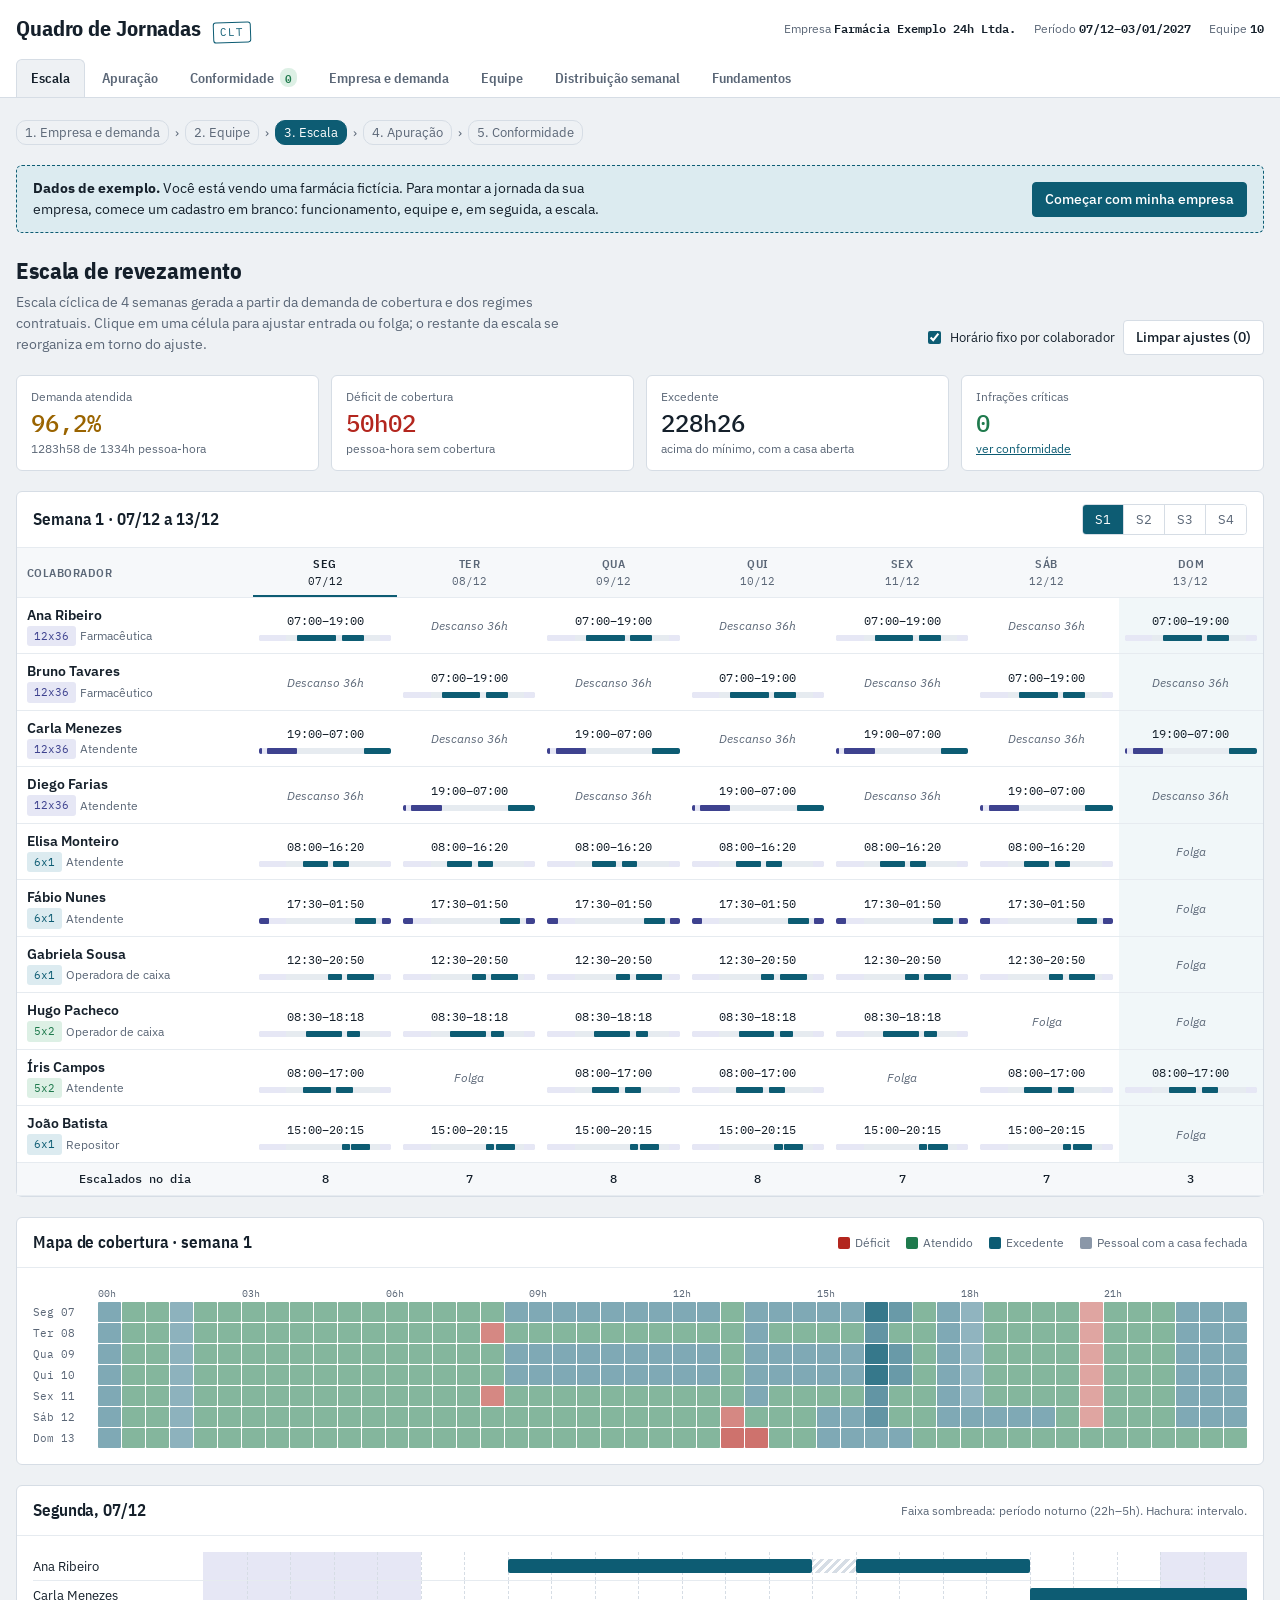
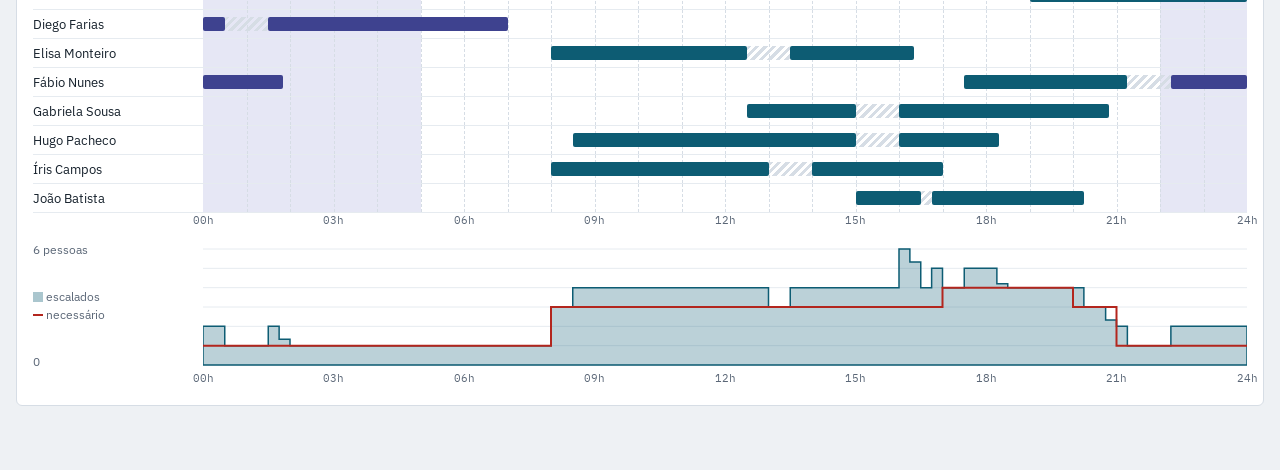
==== commit bca67560: "Quadro de Jornadas: cadastro na hora, lista em lote e suíte de testes - Começar do zero com os dados" ====
--- a/jornadas/index.html
+++ b/jornadas/index.html
@@ -89,6 +89,7 @@
 input[type="checkbox"]{width:auto;accent-color:var(--accent)}
 input:disabled,select:disabled{color:var(--muted);background:var(--surface-2)}
 .btn{font:inherit;font-weight:500;cursor:pointer;border:1px solid var(--line);background:var(--surface);color:var(--ink);padding:6px 12px;border-radius:4px;white-space:nowrap}
+a.btn{text-decoration:none;display:inline-block}
 .btn:hover{border-color:var(--accent);color:var(--accent)}
 .btn.primary{background:var(--accent);border-color:var(--accent);color:var(--accent-ink)}
 .btn.primary:hover{filter:brightness(1.08);color:var(--accent-ink)}
@@ -224,6 +225,13 @@
 .dlg header{padding:14px 16px;border-bottom:1px solid var(--line-2)}
 .dlg .bd{padding:14px 16px;display:flex;flex-direction:column;gap:12px}
 .dlg footer{padding:12px 16px;border-top:1px solid var(--line-2);display:flex;gap:8px;justify-content:flex-end;flex-wrap:wrap}
+.banner{display:flex;flex-wrap:wrap;align-items:center;justify-content:space-between;gap:10px 16px;padding:12px 16px;border:1px dashed var(--accent);border-radius:var(--r);background:var(--accent-soft)}
+.banner p{max-width:75ch}
+.vazio{padding:36px 20px;text-align:center;display:flex;flex-direction:column;align-items:center;gap:12px}
+.vazio p{max-width:56ch;color:var(--muted)}
+.passos{display:flex;flex-wrap:wrap;gap:6px;align-items:center;font-size:12.5px;color:var(--muted)}
+.passos a{text-decoration:none;color:var(--muted);padding:2px 8px;border-radius:10px;border:1px solid var(--line)}
+.passos a.on{color:var(--accent-ink);background:var(--accent);border-color:var(--accent)}
 .toast{position:fixed;left:50%;bottom:calc(20px + env(safe-area-inset-bottom,0px));transform:translateX(-50%);background:var(--ink);color:var(--bg);padding:8px 14px;border-radius:4px;font-size:13px;z-index:30}
 
 @media (max-width:720px){
@@ -317,7 +325,7 @@
 function exemplo() {
   const d = (aberto, abre, fecha, minimo) => ({ aberto, abre, fecha, minimo });
   return {
-    v: 1,
+    v: 1, exemplo: true,
     empresa: {
       nome: 'Farmácia Exemplo 24h Ltda.', atividade: 'comercio', inicio: proximaSegunda(), semanas: 4,
       dias: [d(true,'00:00','00:00',1), d(true,'00:00','00:00',1), d(true,'00:00','00:00',1), d(true,'00:00','00:00',1),
@@ -345,6 +353,17 @@
     distrib: { semanal: 44, dias: [1,1,1,1,1,1,0], modo: 'sabado', sabado: 4, personalizado: [8,8,8,8,8,4,0], entrada: '08:00', intervalo: 60, salario: 2500 },
     ajustes: {},
   };
+}
+function emBranco() {
+  const x = exemplo();
+  const d = (aberto, fecha) => ({ aberto, abre: '08:00', fecha, minimo: 1 });
+  x.exemplo = false;
+  x.empresa.nome = '';
+  x.empresa.dias = [d(true,'18:00'), d(true,'18:00'), d(true,'18:00'), d(true,'18:00'), d(true,'18:00'), d(true,'13:00'), d(false,'13:00')];
+  x.empresa.picos = []; x.empresa.feriados = [];
+  x.equipe = []; x.ajustes = {};
+  x.distrib = exemplo().distrib;
+  return x;
 }
 let S;
 try { S = JSON.parse(localStorage.getItem(STORE)); } catch (e) { S = null; }
@@ -753,11 +772,23 @@
 let G = null, R = null, sujo = true;
 function recalcular() { G = gerar(S); R = apurar(S, G); sujo = false; atualizarCabecalho(); }
 function garantir() { if (sujo || !G) recalcular(); }
-function mudou() { salvar(); sujo = true; }
+function mudou() {
+  if (S.exemplo) S.exemplo = false; salvar(); sujo = true;
+  const n = $('#id-nome'), q = $('#id-eq'); if (n) n.textContent = S.empresa.nome || '—'; if (q) q.textContent = S.equipe.length;
+}
+function passos(atual) {
+  const P = [['empresa', '1. Empresa e demanda'], ['equipe', '2. Equipe'], ['escala', '3. Escala'], ['apuracao', '4. Apuração'], ['conformidade', '5. Conformidade']];
+  return `<nav class="passos" aria-label="Etapas">${P.map(([k, t]) => `<a href="#${k}" class="${k === atual ? 'on' : ''}">${t}</a>`).join('<span aria-hidden="true">›</span>')}</nav>`;
+}
+function comecarDoZero() { S = emBranco(); salvar(); sujo = true; semana = 0; diaSel = 0; if (location.hash === '#empresa') rota(); else location.hash = 'empresa'; toast('Cadastro em branco: informe os dados da empresa'); }
+function bannerExemplo() {
+  return S.exemplo ? `<div class="banner"><p><b>Dados de exemplo.</b> Você está vendo uma farmácia fictícia. Para montar a jornada da sua empresa, comece um cadastro em branco: funcionamento, equipe e, em seguida, a escala.</p><button class="btn primary" data-comecar>Começar com minha empresa</button></div>` : '';
+}
+document.addEventListener('click', ev => { if (ev.target.closest('[data-comecar]')) comecarDoZero(); });
 
 function atualizarCabecalho() {
   const H = G.H, fim = addD(H.t0, H.D - 1);
-  $('#ident').innerHTML = `<span>Empresa <b>${esc(S.empresa.nome || '—')}</b></span><span>Período <b>${ddmm(H.t0)}–${ddmm(fim)}/${new Date(fim).getUTCFullYear()}</b></span><span>Equipe <b>${S.equipe.length}</b></span>`;
+  $('#ident').innerHTML = `<span>Empresa <b id="id-nome">${esc(S.empresa.nome || '—')}</b></span><span>Período <b>${ddmm(H.t0)}–${ddmm(fim)}/${new Date(fim).getUTCFullYear()}</b></span><span>Equipe <b id="id-eq">${S.equipe.length}</b></span>`;
   const n = R.pessoas.reduce((s, p) => s + p.alertas.filter(a => a.sev === 'crit').length, 0);
   const c = $('#cnt-alertas'); c.textContent = n; if (n) c.removeAttribute('data-zero'); else c.setAttribute('data-zero', '');
 }
@@ -788,6 +819,12 @@
 const OFF_TXT = { folga: 'Folga', fechado: 'Fechado', escala: 'Descanso 36h', ajuste: 'Folga (ajuste)' };
 function renderEscala() {
   garantir();
+  if (!S.equipe.length) {
+    $('#v-escala').innerHTML = `${passos('escala')}${bannerExemplo()}<div class="view-head"><div><h2>Escala de revezamento</h2></div></div>
+    <div class="panel vazio"><h3>Nenhum colaborador cadastrado</h3><p>A escala é gerada a partir do horário de funcionamento da empresa e da equipe. Cadastre os colaboradores (um a um ou colando uma lista) e volte aqui.</p>
+    <div class="row" style="justify-content:center"><a class="btn" href="#empresa">Revisar funcionamento</a><a class="btn primary" href="#equipe">Cadastrar equipe</a></div></div>`;
+    return;
+  }
   const { H, sched, emps } = G, K = R.K, sem = S.empresa.semanas;
   if (semana >= sem) semana = 0;
   const d0 = semana * 7; if (diaSel < d0 || diaSel >= d0 + 7) diaSel = d0;
@@ -796,7 +833,7 @@
   const badDay = {};
   R.pessoas.forEach((p, i) => p.alertas.filter(a => a.sev === 'crit').forEach(a => a.dias.forEach(l => badDay[i + '|' + l] = 1)));
   const v = $('#v-escala');
-  v.innerHTML = `
+  v.innerHTML = `${passos('escala')}${bannerExemplo()}
   <div class="view-head">
     <div><h2>Escala de revezamento</h2><p>Escala cíclica de ${sem} semanas gerada a partir da demanda de cobertura e dos regimes contratuais. Clique em uma célula para ajustar entrada ou folga; o restante da escala se reorganiza em torno do ajuste.</p></div>
     <div class="row">
@@ -933,7 +970,7 @@
   const P = R.pessoas, D = G.H.D, f = m => fmtNum(m / 60, 2);
   const sum = k => P.reduce((s, p) => s + p[k], 0), sumT = k => P.reduce((s, p) => s + p.T[k], 0);
   const tot = sum('total');
-  $('#v-apuracao').innerHTML = `
+  $('#v-apuracao').innerHTML = `${passos('apuracao')}
   <div class="view-head"><div><h2>Apuração do período</h2><p>Horas computadas com a redução ficta da hora noturna, horas extras sobre o módulo semanal, feriados não compensados, reflexos em DSR, FGTS e encargos. Período de ${D} dias, com ${R.dsrDias} dias de repouso (domingos e feriados) e ${R.uteis} dias úteis.</p></div>
   <button class="btn" id="ap-csv">Copiar tabela (CSV)</button></div>
   <div class="kpis">
@@ -999,7 +1036,7 @@
     const l = p.alertas.filter(a => ok(a.sev)); if (!l.length) return;
     blocos.push(`<div class="who">${esc(p.e.nome)} ${regChip(p.e.regime)}<span class="muted small" style="font-family:var(--f-body);font-weight:400">${esc(p.e.cargo)} · jornada de ${fmtDur(p.e.dur)}${p.e.brk ? ' + ' + p.e.brk + ' min' : ''}</span></div><div class="alerts">${l.map(alertaHTML).join('')}</div>`);
   });
-  $('#v-conformidade').innerHTML = `
+  $('#v-conformidade').innerHTML = `${passos('conformidade')}
   <div class="view-head"><div><h2>Conformidade</h2><p>Verificação da escala contra os limites de duração do trabalho, intervalos, repousos e regimes especiais. Infrações geram passivo; notas indicam requisitos formais (acordos, normas coletivas) que a escala pressupõe.</p></div>
     <div class="seg" role="group" aria-label="Filtro">${[['todos', 'Todos (' + todos.length + ')'], ['crit', 'Infrações (' + c('crit') + ')'], ['warn', 'Atenção (' + c('warn') + ')'], ['info', 'Notas (' + c('info') + ')']].map(([k, t]) => `<button data-f="${k}" aria-pressed="${filtroSev === k}">${t}</button>`).join('')}</div></div>
   <div class="panel">${blocos.join('') || '<div class="pb muted">Nenhum apontamento nesta categoria.</div>'}</div>`;
@@ -1013,11 +1050,11 @@
   const E = S.empresa, P = E.params;
   const H = horizonte(S);
   const fer = H.days.filter(x => x.f);
-  $('#v-empresa').innerHTML = `
+  $('#v-empresa').innerHTML = `${passos('empresa')}${bannerExemplo()}
   <div class="view-head"><div><h2>Empresa e demanda</h2><p>Horário de funcionamento, efetivo mínimo e picos de movimento definem a curva de demanda que a escala procura cobrir. Os parâmetros remuneratórios seguem a lei e podem ser ajustados à convenção coletiva da categoria.</p></div>
-    <div class="row"><button class="btn" id="cfg-copiar">Copiar configuração</button><button class="btn" id="cfg-importar">Importar</button><button class="btn ghost" id="cfg-reset">Restaurar exemplo</button></div></div>
+    <div class="row"><button class="btn" id="cfg-copiar">Copiar configuração</button><button class="btn" id="cfg-importar">Importar</button><button class="btn" id="cfg-zero">Começar do zero</button><button class="btn ghost" id="cfg-reset">Restaurar exemplo</button><a class="btn primary" href="#equipe">Próximo: equipe</a></div></div>
   <div class="panel"><div class="ph"><h3>Identificação e período</h3></div><div class="pb fields">
-    <label class="f" style="grid-column:span 2"><span>Razão social</span><input id="e-nome" value="${esc(E.nome)}"></label>
+    <label class="f" style="grid-column:span 2"><span>Razão social</span><input id="e-nome" value="${esc(E.nome)}" placeholder="Nome da empresa"></label>
     <label class="f"><span>Atividade</span><select id="e-ativ">${[['comercio','Comércio'],['servicos','Serviços'],['industria','Indústria'],['saude','Saúde']].map(([k, t]) => `<option value="${k}" ${E.atividade === k ? 'selected' : ''}>${t}</option>`).join('')}</select></label>
     <label class="f"><span>Início da escala (segunda-feira)</span><input type="date" id="e-ini" value="${esc(toISO(H.t0))}"></label>
     <label class="f"><span>Ciclo</span><select id="e-sem">${[2,3,4,5,6].map(n => `<option value="${n}" ${E.semanas == n ? 'selected' : ''}>${n} semanas</option>`).join('')}</select></label>
@@ -1088,33 +1125,84 @@
     try { const o = JSON.parse($('#cfg-txt').value); if (!o || o.v !== 1 || !o.empresa || !Array.isArray(o.equipe)) throw 0; S = o; S.ajustes = S.ajustes || {}; mudou(); renderEmpresa(); toast('Configuração carregada'); }
     catch (e) { $('#cfg-msg').textContent = 'O texto colado não é uma configuração válida do Quadro de Jornadas.'; }
   };
+  const zb = $('#cfg-zero');
+  zb.onclick = () => {
+    if (S.exemplo || zb.dataset.armed) { comecarDoZero(); return; }
+    zb.dataset.armed = 1; zb.textContent = 'Confirmar: apagar dados atuais'; zb.style.color = 'var(--crit)';
+    setTimeout(() => { if (zb.isConnected) { delete zb.dataset.armed; zb.textContent = 'Começar do zero'; zb.style.color = ''; } }, 4000);
+  };
   const rs = $('#cfg-reset');
   rs.onclick = () => {
-    if (rs.dataset.armed) { S = exemplo(); mudou(); renderEmpresa(); toast('Exemplo restaurado'); return; }
+    if (rs.dataset.armed) { S = exemplo(); salvar(); sujo = true; renderEmpresa(); toast('Exemplo restaurado'); return; }
     rs.dataset.armed = 1; rs.textContent = 'Confirmar: apagar dados atuais'; rs.style.color = 'var(--crit)';
     setTimeout(() => { if (rs.isConnected) { delete rs.dataset.armed; rs.textContent = 'Restaurar exemplo'; rs.style.color = ''; } }, 4000);
   };
 }
-function atualizarIdent() { const b = $('#ident b'); if (b) b.textContent = S.empresa.nome || '—'; }
+function atualizarIdent() { const b = $('#id-nome'); if (b) b.textContent = S.empresa.nome || '—'; }
 
 /* ====================================================================
    Visão: Equipe
    ==================================================================== */
+let novoPadrao = { cargo: '', regime: '6x1', semanal: 44, salario: '', turno: 'livre', entrada: '' };
+function normRegime(t) { t = String(t || '').toLowerCase().replace(/\s/g, ''); return t.includes('12') ? '12x36' : t.includes('5') ? '5x2' : '6x1'; }
+function normTurno(t) { t = String(t || '').toLowerCase().normalize('NFD').replace(/[̀-ͯ]/g, ''); return t.startsWith('man') ? 'manha' : t.startsWith('tar') ? 'tarde' : t.startsWith('noi') ? 'noite' : 'livre'; }
+function numBR(t) { if (t == null || t === '') return NaN; t = String(t).replace(/[R$\s]/g, ''); if (t.includes(',')) t = t.replace(/\./g, '').replace(',', '.'); return +t; }
+function normHora(t) { const m = String(t || '').trim().match(/^(\d{1,2})(?:[:hH](\d{2})?)?$/); if (!m || +m[1] > 23 || +(m[2] || 0) > 59) return ''; return String(+m[1]).padStart(2, '0') + ':' + (m[2] || '00'); }
+function novoColab(o) {
+  const regime = normRegime(o.regime);
+  let semanal = regime === '12x36' ? 42 : numBR(o.semanal);
+  if (!(semanal > 0)) semanal = 44;
+  semanal = Math.min(44, Math.max(1, semanal));
+  const sal = numBR(o.salario);
+  return { id: uid(), nome: String(o.nome).trim(), cargo: String(o.cargo || '').trim(), regime, semanal, salario: sal >= 0 ? sal : 0, turno: normTurno(o.turno), domingo: 'padrao', entrada: normHora(o.entrada) };
+}
+/* Lista colada: uma linha por pessoa — Nome; Cargo; Regime; Carga semanal; Salário; Turno; Entrada (separador ; ou tabulação) */
+function lerLista(txt) {
+  const ok = [], erros = [];
+  String(txt || '').split(/\r?\n/).forEach((l, n) => {
+    if (!l.trim()) return;
+    const c = l.split(/\t|;/).map(x => x.trim());
+    if (!c[0]) { erros.push(n + 1); return; }
+    if (n === 0 && /^nome$/i.test(c[0])) return; // cabeçalho
+    ok.push(novoColab({ nome: c[0], cargo: c[1], regime: c[2], semanal: c[3], salario: c[4], turno: c[5], entrada: c[6] }));
+  });
+  return { ok, erros };
+}
 function renderEquipe() {
-  const P = S.empresa.params;
+  const P = S.empresa.params, N = novoPadrao;
   const folha = S.equipe.reduce((s, e) => s + (+e.salario || 0), 0);
   const cnt = r => S.equipe.filter(e => e.regime === r).length;
-  $('#v-equipe').innerHTML = `
+  $('#v-equipe').innerHTML = `${passos('equipe')}${bannerExemplo()}
   <div class="view-head"><div><h2>Equipe</h2><p>Regime de revezamento, carga semanal contratada e turno de preferência de cada colaborador. A jornada diária decorre do regime: 44h em 6x1 resultam em 7h20; em 5x2, em 8h48 com compensação do sábado.</p></div>
-    <button class="btn primary" id="eq-add">Adicionar colaborador</button></div>
+    ${S.equipe.length ? `<a class="btn primary" href="#escala" id="eq-gerar">Gerar escala com ${S.equipe.length} colaborador${S.equipe.length > 1 ? 'es' : ''}</a>` : ''}</div>
+  <form class="panel" id="eq-form" autocomplete="off" novalidate>
+    <div class="ph"><h3>Adicionar colaborador</h3><button type="button" class="btn sm" id="eq-lote-btn">Colar lista</button></div>
+    <div class="pb fields">
+      <label class="f" style="grid-column:span 2"><span>Nome</span><input id="n-nome" placeholder="Nome completo"></label>
+      <label class="f"><span>Cargo</span><input id="n-cargo" value="${esc(N.cargo)}" placeholder="Ex.: Atendente"></label>
+      <label class="f"><span>Regime</span><select id="n-regime">${['6x1','5x2','12x36'].map(r => `<option ${N.regime === r ? 'selected' : ''}>${r}</option>`).join('')}</select></label>
+      <label class="f"><span>Carga semanal (h)</span><input type="number" id="n-semanal" value="${N.regime === '12x36' ? 42 : N.semanal}" min="1" max="44" ${N.regime === '12x36' ? 'disabled' : ''}></label>
+      <label class="f"><span>Salário mensal (R$)</span><input type="number" id="n-salario" value="${esc(N.salario)}" min="0" step="50" placeholder="0,00"></label>
+      <label class="f"><span>Turno</span><select id="n-turno">${Object.entries(TURNO_NOME).map(([k, t]) => `<option value="${k}" ${N.turno === k ? 'selected' : ''}>${t}</option>`).join('')}</select></label>
+      <label class="f"><span>Entrada fixa (opcional)</span><input type="time" id="n-entrada" value="${esc(N.entrada)}" step="900"></label>
+      <div style="align-self:end;display:flex;flex-direction:column;gap:4px"><button class="btn primary" type="submit" id="n-ok">Adicionar à equipe</button></div>
+    </div>
+    <p class="note" id="n-msg" style="padding:0 16px 12px" aria-live="polite">Cargo, regime, carga, salário e turno ficam preenchidos para o próximo cadastro.</p>
+  </form>
+  <div class="panel" id="eq-lote" hidden><div class="ph"><h3>Colar lista de colaboradores</h3><button type="button" class="btn ghost sm" id="eq-lote-x">Fechar</button></div>
+    <div class="pb" style="display:flex;flex-direction:column;gap:10px">
+      <p class="note">Uma pessoa por linha, campos separados por ponto e vírgula ou tabulação (copiar de uma planilha funciona): <span class="mono">Nome; Cargo; Regime; Carga semanal; Salário; Turno; Entrada</span>. Só o nome é obrigatório; o restante assume 6x1, 44h, turno livre.</p>
+      <textarea id="eq-lote-txt" rows="6" placeholder="Maria Silva; Atendente; 6x1; 44; 2100; manhã&#10;José Lima; Vigia; 12x36; ; 2300; noite; 19:00&#10;Ana Costa; Caixa; 5x2; 40; 1950; tarde"></textarea>
+      <div class="row"><button type="button" class="btn primary" id="eq-lote-ok">Adicionar lista</button><span class="muted small" id="eq-lote-msg" aria-live="polite"></span></div>
+    </div></div>
   <div class="kpis">
     <div class="kpi"><span class="k">Colaboradores</span><span class="v">${S.equipe.length}</span><span class="s">${cnt('6x1')} em 6x1 · ${cnt('5x2')} em 5x2 · ${cnt('12x36')} em 12x36</span></div>
     <div class="kpi"><span class="k">Folha base mensal</span><span class="v">${brl(folha)}</span><span class="s">sem adicionais e encargos</span></div>
     <div class="kpi"><span class="k">Capacidade semanal</span><span class="v">${fmtNum(S.equipe.reduce((s, e) => s + (e.regime === '12x36' ? (P.int12 === 'usufruido' ? 38.5 : 42) : +e.semanal || 0), 0), 0)} h</span><span class="s">horas efetivas contratadas</span></div>
   </div>
-  <div class="panel"><div class="pb flush scroll"><table class="tbl-edit" style="min-width:1100px">
+  <div class="panel"><div class="pb flush scroll"><table class="tbl-edit" style="min-width:1100px" id="eq-tabela">
     <thead><tr><th>Nome</th><th>Cargo</th><th>Regime</th><th class="n">Carga semanal</th><th>Jornada diária</th><th class="n">Salário (R$)</th><th>Turno</th><th>Entrada fixa</th><th>Folga dominical</th><th></th></tr></thead>
-    <tbody>${S.equipe.map((e, i) => { const p = prepEmp(e, P); return `<tr>
+    <tbody>${S.equipe.length ? S.equipe.map((e, i) => { const p = prepEmp(e, P); return `<tr>
       <td><input data-i="${i}" data-f="nome" value="${esc(e.nome)}" aria-label="Nome"></td>
       <td><input data-i="${i}" data-f="cargo" value="${esc(e.cargo)}" aria-label="Cargo"></td>
       <td><select data-i="${i}" data-f="regime" aria-label="Regime">${['6x1','5x2','12x36'].map(r => `<option ${e.regime === r ? 'selected' : ''}>${r}</option>`).join('')}</select></td>
@@ -1124,7 +1212,7 @@
       <td><select data-i="${i}" data-f="turno" aria-label="Turno">${Object.entries(TURNO_NOME).map(([k, t]) => `<option value="${k}" ${e.turno === k ? 'selected' : ''}>${t}</option>`).join('')}</select></td>
       <td><input type="time" data-i="${i}" data-f="entrada" value="${esc(e.entrada || '')}" step="900" aria-label="Entrada fixa" title="Vazio: o motor escolhe" style="width:104px"></td>
       <td><select data-i="${i}" data-f="domingo" aria-label="Folga dominical" ${e.regime === '12x36' ? 'disabled' : ''}><option value="padrao" ${e.domingo !== 'quinzenal' ? 'selected' : ''}>Regra da empresa</option><option value="quinzenal" ${e.domingo === 'quinzenal' ? 'selected' : ''}>Quinzenal (art. 386)</option></select></td>
-      <td><button class="btn ghost sm" data-rm="${i}">Remover</button></td></tr>`; }).join('')}</tbody>
+      <td><button class="btn ghost sm" data-rm="${i}">Remover</button></td></tr>`; }).join('') : '<tr><td colspan="10" class="muted" style="padding:20px 12px">Nenhum colaborador cadastrado. Use o formulário acima ou cole uma lista.</td></tr>'}</tbody>
   </table></div></div>
   <p class="note">Turnos: manhã inicia entre 5h e 9h; tarde, entre 11h e 15h; noite, entre 17h e 23h; livre deixa o motor escolher o horário que melhor cobre a demanda. A entrada fixa, quando preenchida, prevalece sobre o turno. Carga semanal até 30h caracteriza tempo parcial (art. 58-A). No 12x36, a carga é a média de 42 horas semanais.</p>`;
   const v = $('#v-equipe');
@@ -1132,15 +1220,35 @@
     const e = S.equipe[+el.dataset.i], f = el.dataset.f;
     e[f] = ['semanal', 'salario'].includes(f) ? Math.max(0, +el.value) : el.value;
     if (f === 'semanal') e.semanal = Math.min(44, Math.max(1, e.semanal));
+    if (f === 'regime' && e.regime === '12x36') e.semanal = 42;
     mudou();
     if (['regime', 'semanal'].includes(f)) renderEquipe();
   }));
   $$('[data-rm]', v).forEach(b => b.onclick = () => {
     const e = S.equipe.splice(+b.dataset.rm, 1)[0];
     Object.keys(S.ajustes || {}).forEach(k => { if (k.startsWith(e.id + '|')) delete S.ajustes[k]; });
-    mudou(); renderEquipe();
+    mudou(); renderEquipe(); toast(`${e.nome} removido da equipe`);
   });
-  $('#eq-add').onclick = () => { S.equipe.push({ id: uid(), nome: 'Novo colaborador', cargo: 'Atendente', regime: '6x1', semanal: 44, salario: 2000, turno: 'livre', domingo: 'padrao' }); mudou(); renderEquipe(); const ins = $$('[data-f="nome"]', v); ins[ins.length - 1].select(); };
+  $('#n-regime').onchange = ev => { const d = ev.target.value === '12x36'; const c = $('#n-semanal'); c.disabled = d; c.value = d ? 42 : (novoPadrao.semanal || 44); };
+  $('#eq-form').onsubmit = ev => {
+    ev.preventDefault();
+    const nome = $('#n-nome').value.trim();
+    if (!nome) { $('#n-msg').textContent = 'Informe o nome do colaborador.'; $('#n-msg').style.color = 'var(--crit)'; $('#n-nome').focus(); return; }
+    const o = { nome, cargo: $('#n-cargo').value, regime: $('#n-regime').value, semanal: $('#n-semanal').value, salario: $('#n-salario').value, turno: $('#n-turno').value, entrada: $('#n-entrada').value };
+    const c = novoColab(o);
+    S.equipe.push(c);
+    novoPadrao = { cargo: c.cargo, regime: c.regime, semanal: c.regime === '12x36' ? novoPadrao.semanal : c.semanal, salario: o.salario, turno: c.turno, entrada: '' };
+    mudou(); renderEquipe(); toast(`${c.nome} adicionado`);
+    $('#n-nome').focus();
+  };
+  $('#eq-lote-btn').onclick = () => { $('#eq-lote').hidden = false; $('#eq-lote-txt').focus(); };
+  $('#eq-lote-x').onclick = () => { $('#eq-lote').hidden = true; };
+  $('#eq-lote-ok').onclick = () => {
+    const r = lerLista($('#eq-lote-txt').value);
+    if (!r.ok.length) { $('#eq-lote-msg').textContent = 'Nenhuma linha válida: cada linha precisa começar pelo nome.'; return; }
+    S.equipe.push(...r.ok); mudou(); renderEquipe();
+    toast(`${r.ok.length} colaborador${r.ok.length > 1 ? 'es adicionados' : ' adicionado'}${r.erros.length ? ` · ${r.erros.length} linha(s) ignorada(s)` : ''}`);
+  };
 }
 
 /* ====================================================================
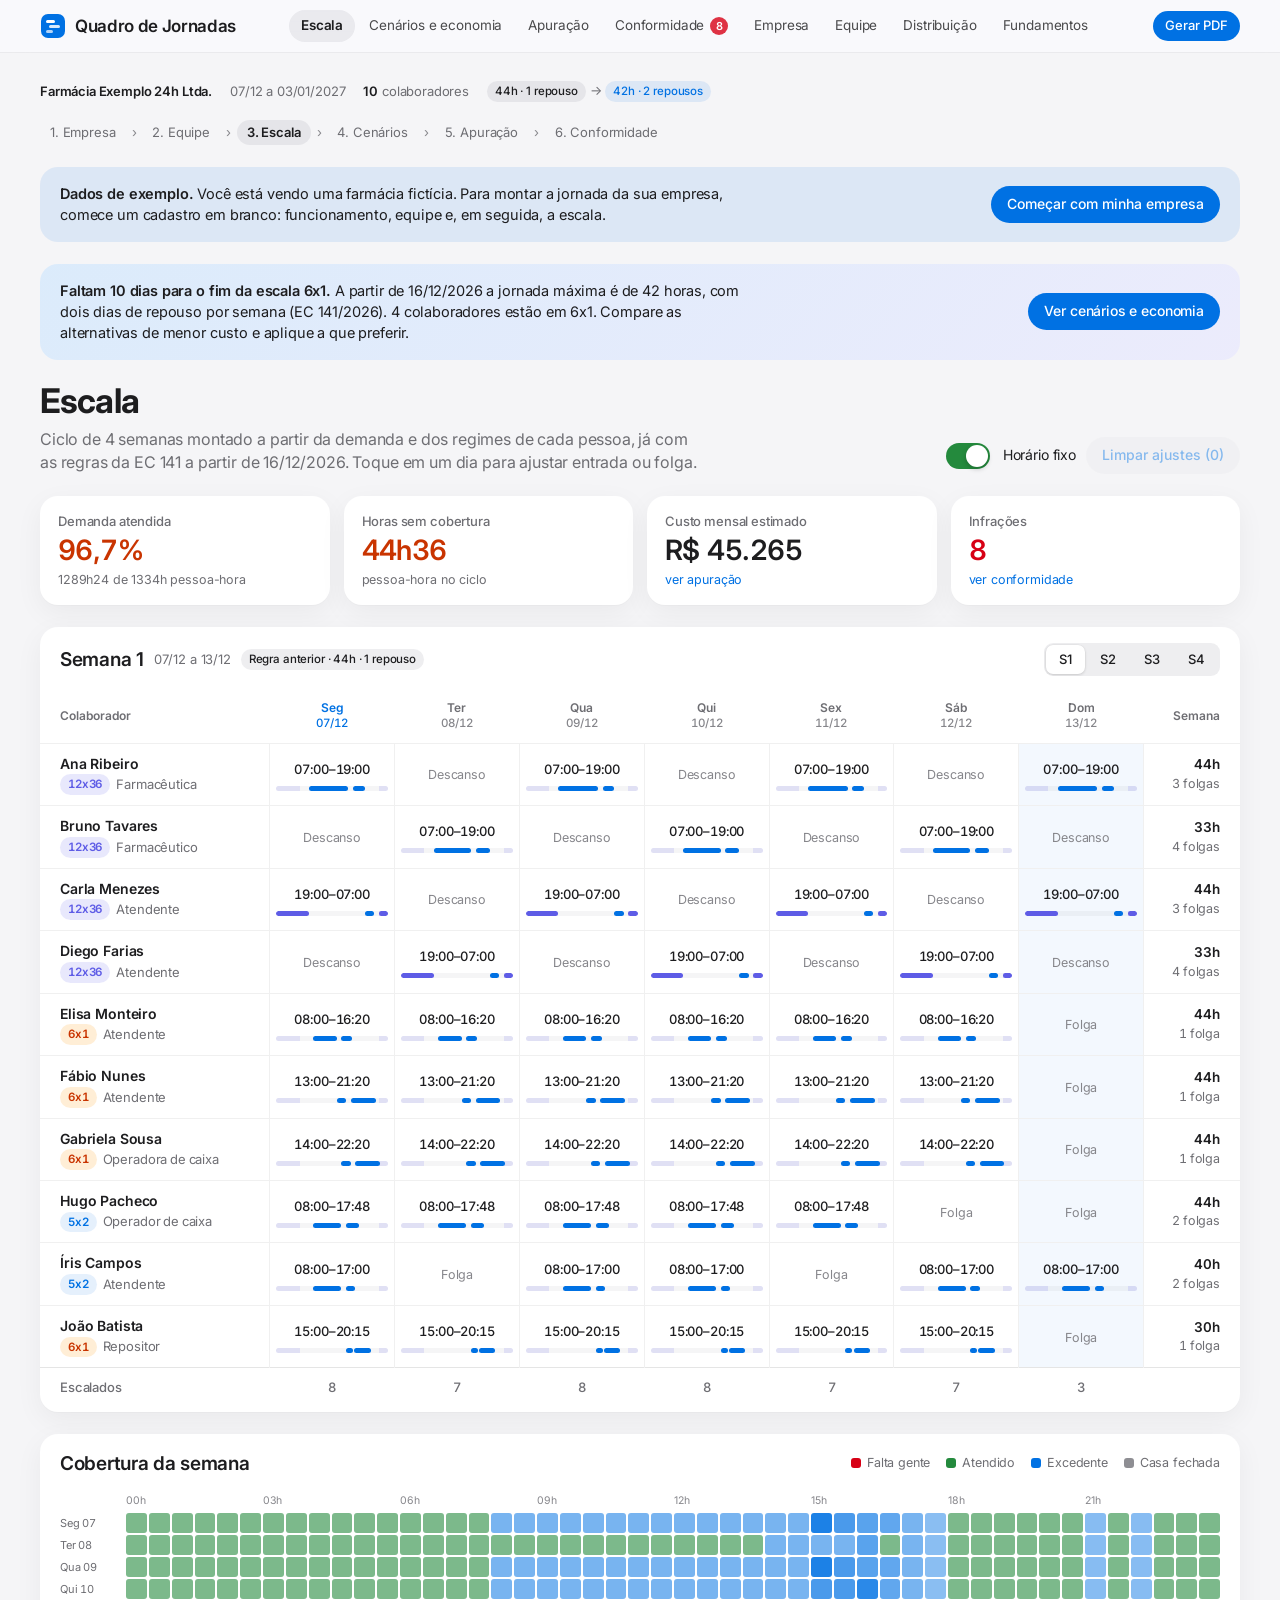
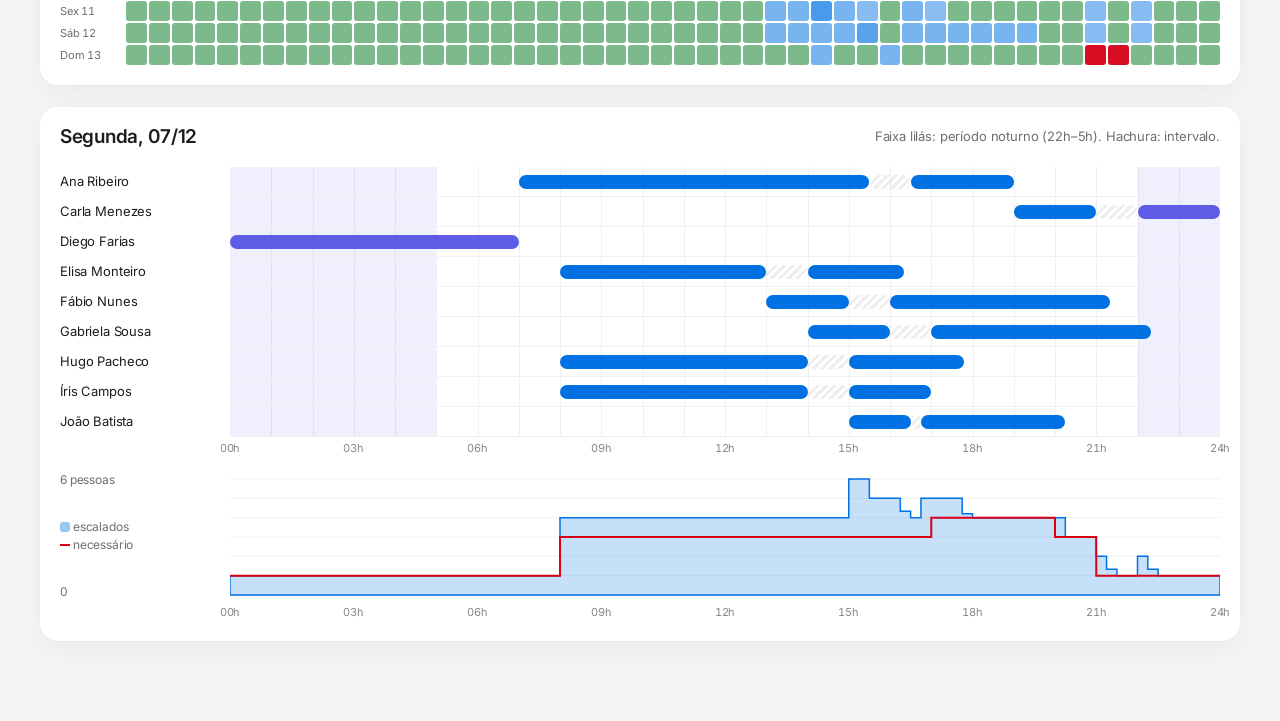
==== commit 915c012e: "Quadro de Jornadas: EC 141/2026, cenários de economia, PDF e novo visual - Regras por data: 44h/1 re" ====
--- a/jornadas/index.html
+++ b/jornadas/index.html
@@ -5,262 +5,339 @@
 <meta name="viewport" content="width=device-width, initial-scale=1, viewport-fit=cover">
 <title>Quadro de Jornadas</title>
 <meta name="claude:viewport-fit-sides" content="cover">
-<meta name="description" content="Distribuição de jornadas, escalas de revezamento, apuração de horas e conformidade com a CLT.">
+<meta name="description" content="Escalas de trabalho, adequação à EC 141/2026 (fim da 6x1), apuração de custos e conformidade trabalhista.">
 <link rel="preconnect" href="https://fonts.googleapis.com">
 <link rel="preconnect" href="https://fonts.gstatic.com" crossorigin>
-<link rel="stylesheet" href="https://fonts.googleapis.com/css2?family=IBM+Plex+Mono:wght@400;500;600&family=IBM+Plex+Sans+Condensed:wght@500;600;700&family=IBM+Plex+Sans:ital,wght@0,400;0,500;0,600;1,400&display=swap">
+<link rel="stylesheet" href="https://fonts.googleapis.com/css2?family=Inter:wght@400;500;600;700&display=swap">
 <style>
-/* Layout: livro de ponto — faixa de identificação no topo, abas de índice, folhas de trabalho em largura útil */
+/* Layout: barra global translúcida, títulos grandes, cartões agrupados no estilo das interfaces da Apple */
 :root{
-  --bg:#EEF1F4; --surface:#FFFFFF; --surface-2:#F6F8FA; --ink:#15202B; --muted:#5B6777; --line:#D6DDE5; --line-2:#E6EBF0;
-  --accent:#0D5C73; --accent-ink:#FFFFFF; --accent-soft:#DCEBF0;
-  --night:#3E428F; --night-soft:#E6E7F5;
-  --ok:#1F7A4D; --ok-soft:#DDF0E5; --warn:#9A6400; --warn-soft:#F8ECD3; --crit:#B3261E; --crit-soft:#F8DEDB;
-  --idle:#8A97A8;
-  --f-display:"IBM Plex Sans Condensed","Arial Narrow",system-ui,sans-serif;
-  --f-body:"IBM Plex Sans",system-ui,-apple-system,"Segoe UI",sans-serif;
-  --f-mono:"IBM Plex Mono",ui-monospace,"SFMono-Regular",Menlo,Consolas,monospace;
-  --r:6px;
+  --bg:#F5F5F7; --surface:#FFFFFF; --surface-2:#FBFBFD; --fill:rgba(118,118,128,.12); --fill-2:rgba(118,118,128,.07);
+  --ink:#1D1D1F; --muted:#6E6E73; --faint:#86868B; --line:rgba(0,0,0,.1); --line-2:rgba(0,0,0,.06);
+  --accent:#0071E3; --accent-ink:#FFFFFF; --accent-soft:rgba(0,113,227,.1);
+  --night:#5E5CE6; --night-soft:rgba(94,92,230,.14);
+  --ok:#248A3D; --ok-soft:rgba(52,199,89,.16); --warn:#C93400; --warn-soft:rgba(255,149,0,.16); --crit:#D70015; --crit-soft:rgba(255,59,48,.12);
+  --idle:#8E8E93; --glass:rgba(251,251,253,.8); --seg:#FFFFFF; --knob:#FFFFFF;
+  --shadow:0 1px 1px rgba(0,0,0,.02),0 8px 28px rgba(0,0,0,.05);
+  --f-display:-apple-system,BlinkMacSystemFont,"SF Pro Display","Inter","Helvetica Neue",Arial,sans-serif;
+  --f-body:-apple-system,BlinkMacSystemFont,"SF Pro Text","Inter","Helvetica Neue",Arial,sans-serif;
+  --f-mono:ui-monospace,"SF Mono",SFMono-Regular,Menlo,Consolas,monospace;
+  --r:18px; --r-sm:10px;
 }
 @media (prefers-color-scheme: dark){:root:not([data-theme="light"]){
-  --bg:#0E141A; --surface:#151E27; --surface-2:#1A2530; --ink:#E4EAF0; --muted:#97A3B1; --line:#2A3743; --line-2:#22303B;
-  --accent:#5DB6CF; --accent-ink:#0B1A20; --accent-soft:#163541;
-  --night:#A5AAF2; --night-soft:#252A4D;
-  --ok:#55C48D; --ok-soft:#163626; --warn:#E2A63F; --warn-soft:#3A2D14; --crit:#EF6A5F; --crit-soft:#41201D;
-  --idle:#6D7B8C; color-scheme:dark;
+  --bg:#000000; --surface:#1C1C1E; --surface-2:#242426; --fill:rgba(118,118,128,.24); --fill-2:rgba(118,118,128,.14);
+  --ink:#F5F5F7; --muted:#98989D; --faint:#8D8D93; --line:rgba(255,255,255,.13); --line-2:rgba(255,255,255,.07);
+  --accent:#0A84FF; --accent-ink:#FFFFFF; --accent-soft:rgba(10,132,255,.2);
+  --night:#7D7AFF; --night-soft:rgba(125,122,255,.22);
+  --ok:#30D158; --ok-soft:rgba(48,209,88,.18); --warn:#FF9F0A; --warn-soft:rgba(255,159,10,.18); --crit:#FF453A; --crit-soft:rgba(255,69,58,.18);
+  --idle:#636366; --glass:rgba(22,22,23,.76); --seg:#636366; --knob:#FFFFFF; --shadow:none; color-scheme:dark;
 }}
 :root[data-theme="dark"]{
-  --bg:#0E141A; --surface:#151E27; --surface-2:#1A2530; --ink:#E4EAF0; --muted:#97A3B1; --line:#2A3743; --line-2:#22303B;
-  --accent:#5DB6CF; --accent-ink:#0B1A20; --accent-soft:#163541;
-  --night:#A5AAF2; --night-soft:#252A4D;
-  --ok:#55C48D; --ok-soft:#163626; --warn:#E2A63F; --warn-soft:#3A2D14; --crit:#EF6A5F; --crit-soft:#41201D;
-  --idle:#6D7B8C; color-scheme:dark;
+  --bg:#000000; --surface:#1C1C1E; --surface-2:#242426; --fill:rgba(118,118,128,.24); --fill-2:rgba(118,118,128,.14);
+  --ink:#F5F5F7; --muted:#98989D; --faint:#8D8D93; --line:rgba(255,255,255,.13); --line-2:rgba(255,255,255,.07);
+  --accent:#0A84FF; --accent-ink:#FFFFFF; --accent-soft:rgba(10,132,255,.2);
+  --night:#7D7AFF; --night-soft:rgba(125,122,255,.22);
+  --ok:#30D158; --ok-soft:rgba(48,209,88,.18); --warn:#FF9F0A; --warn-soft:rgba(255,159,10,.18); --crit:#FF453A; --crit-soft:rgba(255,69,58,.18);
+  --idle:#636366; --glass:rgba(22,22,23,.76); --seg:#636366; --knob:#FFFFFF; --shadow:none; color-scheme:dark;
 }
 *{box-sizing:border-box}
 [hidden]{display:none!important}
-body{background:var(--bg);color:var(--ink);font-family:var(--f-body);font-size:14px;line-height:1.5;margin:0}
-body::before{content:"";position:fixed;inset:0 0 auto;height:env(safe-area-inset-top,0px);z-index:10;background:var(--surface)}
-.wrap{max-width:1320px;margin:0 auto;padding-left:max(16px,env(safe-area-inset-left,0px));padding-right:max(16px,env(safe-area-inset-right,0px))}
-h1,h2,h3{font-family:var(--f-display);text-wrap:balance;margin:0;letter-spacing:-.005em}
-h2{font-size:1.45rem;font-weight:700}
-h3{font-size:1.05rem;font-weight:600}
+html{-webkit-text-size-adjust:100%}
+body{background:var(--bg);color:var(--ink);font-family:var(--f-body);font-size:15px;line-height:1.47;letter-spacing:-.01em;margin:0;-webkit-font-smoothing:antialiased}
+body::before{content:"";position:fixed;inset:0 0 auto;height:env(safe-area-inset-top,0px);z-index:10;background:var(--glass)}
+.wrap{max-width:1240px;margin:0 auto;padding-left:max(20px,env(safe-area-inset-left,0px));padding-right:max(20px,env(safe-area-inset-right,0px))}
+h1,h2,h3,h4{font-family:var(--f-display);margin:0;text-wrap:balance}
+h2{font-size:2.125rem;line-height:1.12;font-weight:700;letter-spacing:-.025em}
+h3{font-size:1.1875rem;font-weight:600;letter-spacing:-.015em}
+h4{font-size:1rem;font-weight:600}
 p{margin:0}
-.mono,.num{font-family:var(--f-mono);font-variant-numeric:tabular-nums}
+.num,.mono{font-variant-numeric:tabular-nums}
+.mono{font-family:var(--f-mono);font-size:.92em;letter-spacing:0}
 .muted{color:var(--muted)}
-small,.small{font-size:12px}
-a{color:var(--accent)}
-:focus-visible{outline:2px solid var(--accent);outline-offset:2px}
-
-/* Cabeçalho */
-.top{position:sticky;top:env(safe-area-inset-top,0px);z-index:9;background:var(--surface);border-bottom:1px solid var(--line)}
-.top .wrap{display:flex;flex-wrap:wrap;align-items:center;gap:8px 20px;padding-block:12px 0}
-.brand{display:flex;align-items:baseline;gap:12px;min-width:0}
-.brand h1{font-size:1.35rem;font-weight:700;white-space:nowrap}
-.brand .stamp{font-family:var(--f-mono);font-size:11px;letter-spacing:.08em;text-transform:uppercase;color:var(--accent);border:1.5px solid var(--accent);border-radius:3px;padding:1px 6px;transform:rotate(-2deg);display:inline-block}
-.ident{margin-left:auto;display:flex;gap:18px;flex-wrap:wrap;font-size:12px;color:var(--muted)}
-.ident b{color:var(--ink);font-weight:600;font-family:var(--f-mono);font-size:12px}
-.tabs{display:flex;gap:2px;overflow-x:auto;scrollbar-width:none;width:100%;margin-top:6px}
+small,.small{font-size:13px}
+a{color:var(--accent);text-decoration:none}
+a:hover{text-decoration:underline}
+:focus-visible{outline:3px solid color-mix(in srgb,var(--accent) 55%,transparent);outline-offset:2px;border-radius:6px}
+
+/* Barra global */
+.top{position:sticky;top:env(safe-area-inset-top,0px);z-index:9;background:var(--glass);-webkit-backdrop-filter:saturate(180%) blur(20px);backdrop-filter:saturate(180%) blur(20px);border-bottom:1px solid var(--line-2)}
+.top .wrap{display:flex;align-items:center;gap:6px 18px;min-height:52px;flex-wrap:wrap}
+.brand{display:flex;align-items:center;gap:9px;font-family:var(--f-display);font-weight:600;font-size:17px;letter-spacing:-.02em;white-space:nowrap;color:var(--ink)}
+.brand:hover{text-decoration:none}
+.brand svg{width:26px;height:26px;flex:none}
+.tabs{display:flex;gap:2px;overflow-x:auto;scrollbar-width:none;flex:1;min-width:0;justify-content:center}
 .tabs::-webkit-scrollbar{display:none}
-.tabs a{font-family:var(--f-display);font-weight:600;font-size:14px;text-decoration:none;color:var(--muted);padding:8px 14px 9px;border:1px solid transparent;border-bottom:0;border-radius:6px 6px 0 0;white-space:nowrap;position:relative;top:1px}
-.tabs a:hover{color:var(--ink);background:var(--surface-2)}
-.tabs a[aria-current="page"]{color:var(--ink);background:var(--bg);border-color:var(--line)}
-.tabs a .cnt{font-family:var(--f-mono);font-size:11px;margin-left:6px;padding:0 5px;border-radius:8px;background:var(--crit-soft);color:var(--crit)}
-.tabs a .cnt[data-zero]{background:var(--ok-soft);color:var(--ok)}
-
-main.wrap{padding-block:22px 64px}
-.view{display:flex;flex-direction:column;gap:20px}
-.view-head{display:flex;flex-wrap:wrap;align-items:end;justify-content:space-between;gap:12px}
-.view-head p{max-width:68ch;color:var(--muted);margin-top:4px}
-
-.panel{background:var(--surface);border:1px solid var(--line);border-radius:var(--r)}
-.panel>.ph{display:flex;flex-wrap:wrap;align-items:center;justify-content:space-between;gap:8px 16px;padding:12px 16px;border-bottom:1px solid var(--line-2)}
-.panel>.pb{padding:16px}
-.panel>.pb.flush{padding:0}
-.grid2{display:grid;grid-template-columns:repeat(auto-fit,minmax(min(100%,420px),1fr));gap:20px}
+.tabs a{font-size:13.5px;color:var(--ink);opacity:.8;padding:6px 12px;border-radius:980px;white-space:nowrap;text-decoration:none;display:flex;align-items:center;gap:6px}
+.tabs a:hover{opacity:1;background:var(--fill-2)}
+.tabs a[aria-current="page"]{opacity:1;background:var(--fill);font-weight:600}
+.tabs .cnt{font-size:11px;font-weight:600;min-width:18px;height:18px;padding:0 5px;border-radius:9px;background:var(--crit);color:#fff;display:inline-grid;place-items:center}
+.tabs .cnt[data-sem-alerta]{background:var(--ok)}
+.acts{display:flex;gap:8px;align-items:center}
+@media (max-width:900px){.top .wrap{padding-block:8px}.tabs{order:3;flex-basis:100%;justify-content:flex-start;margin-inline:-6px}.acts{margin-left:auto}}
+
+main.wrap{padding-block:28px 80px}
+.ident{display:flex;flex-wrap:wrap;gap:4px 18px;font-size:13px;color:var(--muted);margin-bottom:18px;align-items:center}
+.ident b{color:var(--ink);font-weight:600}
+.view{display:flex;flex-direction:column;gap:22px}
+.view-head{display:flex;flex-wrap:wrap;align-items:flex-end;justify-content:space-between;gap:14px 24px}
+.view-head>div:first-child{min-width:0;flex:1 1 420px}
+.view-head p{max-width:66ch;color:var(--muted);margin-top:8px;font-size:16px;line-height:1.45}
+
+/* Cartões */
+.panel{background:var(--surface);border-radius:var(--r);box-shadow:var(--shadow);overflow:hidden}
+.panel>.ph{display:flex;flex-wrap:wrap;align-items:center;justify-content:space-between;gap:10px 16px;padding:16px 20px 12px}
+.panel>.ph+.pb{padding-top:4px}
+.panel>.pb{padding:16px 20px 20px}
+.panel>.pb.flush{padding:0 0 4px}
+.grid2{display:grid;grid-template-columns:repeat(auto-fit,minmax(min(100%,420px),1fr));gap:22px}
 .grid2>*{min-width:0}
-.scroll{overflow-x:auto}
-
-/* Formulários */
-label.f{display:flex;flex-direction:column;gap:4px;font-size:12px;color:var(--muted);min-width:0}
-label.f>span{letter-spacing:.02em}
-.fields{display:grid;grid-template-columns:repeat(auto-fill,minmax(170px,1fr));gap:12px 14px}
-input,select,textarea{font:inherit;color:var(--ink);background:var(--surface);border:1px solid var(--line);border-radius:4px;padding:6px 8px;min-width:0;width:100%}
-input[type="time"],input[type="number"],input[type="date"]{font-family:var(--f-mono);font-variant-numeric:tabular-nums}
-input[type="checkbox"]{width:auto;accent-color:var(--accent)}
-input:disabled,select:disabled{color:var(--muted);background:var(--surface-2)}
-.btn{font:inherit;font-weight:500;cursor:pointer;border:1px solid var(--line);background:var(--surface);color:var(--ink);padding:6px 12px;border-radius:4px;white-space:nowrap}
-a.btn{text-decoration:none;display:inline-block}
-.btn:hover{border-color:var(--accent);color:var(--accent)}
-.btn.primary{background:var(--accent);border-color:var(--accent);color:var(--accent-ink)}
-.btn.primary:hover{filter:brightness(1.08);color:var(--accent-ink)}
-.btn.ghost{border-color:transparent;background:transparent;color:var(--muted)}
-.btn.ghost:hover{color:var(--crit)}
-.btn.sm{padding:3px 9px;font-size:12px}
-.row{display:flex;flex-wrap:wrap;gap:8px;align-items:center}
-.seg{display:inline-flex;border:1px solid var(--line);border-radius:4px;overflow:hidden}
-.seg button{font:inherit;font-size:13px;border:0;background:var(--surface);color:var(--muted);padding:5px 12px;cursor:pointer;border-right:1px solid var(--line)}
-.seg button:last-child{border-right:0}
-.seg button[aria-pressed="true"]{background:var(--accent);color:var(--accent-ink)}
-.chk{display:inline-flex;align-items:center;gap:6px;font-size:13px;color:var(--ink);cursor:pointer}
+.scroll{overflow-x:auto;-webkit-overflow-scrolling:touch}
+
+/* Controles */
+label.f{display:flex;flex-direction:column;gap:6px;font-size:13px;color:var(--muted);min-width:0}
+.fields{display:grid;grid-template-columns:repeat(auto-fill,minmax(180px,1fr));gap:14px 16px}
+input,select,textarea{font:inherit;font-size:15px;color:var(--ink);background:var(--fill-2);border:1px solid transparent;border-radius:var(--r-sm);padding:8px 11px;min-width:0;width:100%;transition:border-color .15s,box-shadow .15s,background .15s}
+input:hover,select:hover,textarea:hover{background:var(--fill)}
+input:focus,select:focus,textarea:focus{outline:none;background:var(--surface);border-color:var(--accent);box-shadow:0 0 0 4px var(--accent-soft)}
+select{appearance:none;-webkit-appearance:none;padding-right:30px;background-image:url("data:image/svg+xml,%3Csvg xmlns='http://www.w3.org/2000/svg' width='10' height='6'%3E%3Cpath d='M1 1l4 4 4-4' fill='none' stroke='%238E8E93' stroke-width='1.6' stroke-linecap='round' stroke-linejoin='round'/%3E%3C/svg%3E");background-repeat:no-repeat;background-position:right 11px center}
+input[type="time"],input[type="number"],input[type="date"]{font-variant-numeric:tabular-nums}
+input:disabled,select:disabled{color:var(--faint);background:var(--fill-2);cursor:not-allowed}
+input[type="checkbox"],input[type="radio"]{width:auto;accent-color:var(--accent)}
+input.sw{appearance:none;-webkit-appearance:none;width:44px;height:26px;padding:0;border:0;border-radius:13px;background:var(--fill);position:relative;cursor:pointer;flex:none;transition:background .2s}
+input.sw::after{content:"";position:absolute;top:2px;left:2px;width:22px;height:22px;border-radius:50%;background:var(--knob);box-shadow:0 2px 5px rgba(0,0,0,.22);transition:transform .2s}
+input.sw:checked{background:var(--ok)}
+input.sw:checked::after{transform:translateX(18px)}
+input.sw:focus{box-shadow:0 0 0 4px var(--accent-soft)}
+.btn{font:inherit;font-size:14px;font-weight:500;cursor:pointer;border:0;background:var(--fill-2);color:var(--accent);padding:8px 16px;border-radius:980px;white-space:nowrap;display:inline-flex;align-items:center;gap:6px;text-decoration:none;transition:background .15s,filter .15s}
+.btn:hover{background:var(--fill);text-decoration:none}
+.btn.primary{background:var(--accent);color:var(--accent-ink)}
+.btn.primary:hover{filter:brightness(1.08);background:var(--accent)}
+.btn.ghost{background:transparent;color:var(--muted)}
+.btn.ghost:hover{color:var(--crit);background:var(--crit-soft)}
+.btn.sm{padding:5px 12px;font-size:13px}
+.btn:disabled{opacity:.45;cursor:default}
+.row{display:flex;flex-wrap:wrap;gap:10px;align-items:center}
+.seg{display:inline-flex;background:var(--fill);border-radius:9px;padding:2px;gap:2px;max-width:100%;overflow-x:auto}
+.seg button{font:inherit;font-size:13px;font-weight:500;border:0;background:transparent;color:var(--ink);padding:5px 13px;border-radius:7px;cursor:pointer;white-space:nowrap}
+.seg button[aria-pressed="true"]{background:var(--seg);box-shadow:0 1px 3px rgba(0,0,0,.14),0 0 0 .5px rgba(0,0,0,.04)}
+.chk{display:inline-flex;align-items:center;gap:10px;font-size:14px;color:var(--ink);cursor:pointer}
 .daychips{display:flex;gap:4px;flex-wrap:wrap}
-.daychips label{display:inline-flex}
+.daychips label{display:inline-flex;position:relative}
 .daychips input{position:absolute;opacity:0;pointer-events:none}
-.daychips span{font-family:var(--f-mono);font-size:12px;padding:3px 7px;border:1px solid var(--line);border-radius:3px;cursor:pointer;color:var(--muted);user-select:none}
-.daychips input:checked+span{background:var(--accent-soft);border-color:var(--accent);color:var(--ink)}
-.daychips input:focus-visible+span{outline:2px solid var(--accent)}
+.daychips span{font-size:12.5px;font-weight:500;padding:4px 9px;border-radius:980px;cursor:pointer;color:var(--muted);background:var(--fill-2);user-select:none}
+.daychips input:checked+span{background:var(--accent);color:var(--accent-ink)}
+.daychips input:focus-visible+span{outline:3px solid var(--accent-soft)}
 
 /* Tabelas */
-table{border-collapse:collapse;width:100%}
-th,td{padding:7px 10px;text-align:left;border-bottom:1px solid var(--line-2);vertical-align:middle}
-th{font-family:var(--f-display);font-weight:600;font-size:12px;letter-spacing:.04em;text-transform:uppercase;color:var(--muted);background:var(--surface-2);white-space:nowrap}
-td.n,th.n{text-align:right;font-family:var(--f-mono);font-variant-numeric:tabular-nums;white-space:nowrap}
-tfoot td{font-weight:600;background:var(--surface-2);border-top:1px solid var(--line)}
-.tbl-edit td{padding:5px 6px}
-.tbl-edit input,.tbl-edit select{padding:5px 6px}
+table{border-collapse:collapse;width:100%;font-variant-numeric:tabular-nums}
+th,td{padding:10px 12px;text-align:left;border-bottom:1px solid var(--line-2);vertical-align:middle}
+th{font-size:12px;font-weight:600;color:var(--muted);white-space:nowrap;letter-spacing:0}
+tbody tr:last-child td{border-bottom:0}
+td.n,th.n{text-align:right;white-space:nowrap}
+th:first-child,td:first-child{padding-left:20px}
+th:last-child,td:last-child{padding-right:20px}
+tfoot td{font-weight:600;border-top:1px solid var(--line);border-bottom:0}
+.tbl-edit td{padding:7px 6px}
+.tbl-edit td:first-child{padding-left:20px}
+.tbl-edit input,.tbl-edit select{padding:6px 9px;font-size:14px}
 
 /* Chips e estados */
-.chip{display:inline-flex;align-items:center;gap:4px;font-family:var(--f-mono);font-size:11px;padding:1px 6px;border-radius:3px;background:var(--surface-2);border:1px solid var(--line);color:var(--muted);white-space:nowrap}
-.chip.r12{background:var(--night-soft);border-color:transparent;color:var(--night)}
-.chip.r6{background:var(--accent-soft);border-color:transparent;color:var(--accent)}
-.chip.r5{background:var(--ok-soft);border-color:transparent;color:var(--ok)}
-.sev{display:inline-block;font-family:var(--f-mono);font-size:10.5px;font-weight:600;letter-spacing:.06em;text-transform:uppercase;padding:1px 6px;border-radius:3px}
-.sev.crit{background:var(--crit-soft);color:var(--crit)}
-.sev.warn{background:var(--warn-soft);color:var(--warn)}
-.sev.info{background:var(--accent-soft);color:var(--accent)}
-
-/* KPIs */
-.kpis{display:grid;grid-template-columns:repeat(auto-fit,minmax(min(100%,190px),1fr));gap:12px}
-.kpi{background:var(--surface);border:1px solid var(--line);border-radius:var(--r);padding:12px 14px;display:flex;flex-direction:column;gap:2px;min-width:0}
-.kpi .k{font-size:12px;color:var(--muted)}
-.kpi .v{font-family:var(--f-mono);font-size:1.5rem;font-weight:500;font-variant-numeric:tabular-nums;line-height:1.25}
-.kpi .s{font-size:12px;color:var(--muted)}
+.chip{display:inline-flex;align-items:center;gap:4px;font-size:11.5px;font-weight:600;padding:2px 8px;border-radius:980px;background:var(--fill-2);color:var(--muted);white-space:nowrap}
+.chip.r12{background:var(--night-soft);color:var(--night)}
+.chip.r6{background:var(--warn-soft);color:var(--warn)}
+.chip.r5{background:var(--accent-soft);color:var(--accent)}
+.chip.r4{background:var(--ok-soft);color:var(--ok)}
+.chip.fase{background:var(--fill);color:var(--ink);font-weight:500}
+.chip.fase.ec{background:var(--accent-soft);color:var(--accent)}
+.sev{display:inline-flex;align-items:center;gap:6px;font-size:12px;font-weight:600}
+.sev::before{content:"";width:8px;height:8px;border-radius:50%;background:currentColor}
+.sev.crit{color:var(--crit)} .sev.warn{color:var(--warn)} .sev.info{color:var(--accent)}
+
+/* Indicadores */
+.kpis{display:grid;grid-template-columns:repeat(auto-fit,minmax(min(100%,200px),1fr));gap:14px}
+.kpi{background:var(--surface);border-radius:var(--r);box-shadow:var(--shadow);padding:16px 18px;display:flex;flex-direction:column;gap:3px;min-width:0}
+.kpi .k{font-size:13px;color:var(--muted);font-weight:500}
+.kpi .v{font-family:var(--f-display);font-size:1.75rem;font-weight:600;letter-spacing:-.02em;font-variant-numeric:tabular-nums;line-height:1.2}
+.kpi .s{font-size:12.5px;color:var(--muted)}
 .kpi.crit .v{color:var(--crit)} .kpi.ok .v{color:var(--ok)} .kpi.warn .v{color:var(--warn)}
 
+/* Faixas de aviso */
+.banner{display:flex;flex-wrap:wrap;align-items:center;justify-content:space-between;gap:12px 18px;padding:16px 20px;border-radius:var(--r);background:var(--accent-soft)}
+.banner.ec{background:linear-gradient(135deg,color-mix(in srgb,var(--accent) 14%,var(--surface)),color-mix(in srgb,var(--night) 12%,var(--surface)))}
+.banner p{max-width:78ch;font-size:14.5px}
+.banner b{font-weight:600}
+.vazio{padding:48px 24px;text-align:center;display:flex;flex-direction:column;align-items:center;gap:14px}
+.vazio p{max-width:54ch;color:var(--muted)}
+.passos{display:flex;flex-wrap:wrap;gap:6px;align-items:center;font-size:13px;color:var(--faint)}
+.passos a{color:var(--muted);padding:3px 10px;border-radius:980px;text-decoration:none}
+.passos a:hover{background:var(--fill-2)}
+.passos a.on{color:var(--ink);background:var(--fill);font-weight:600}
+
 /* Grade semanal */
-.grade{min-width:900px}
-.grade th.dh{text-align:center;cursor:pointer}
+.grade{min-width:980px}
+.grade th.dh{text-align:center;cursor:pointer;line-height:1.3;padding-block:12px}
 .grade th.dh:hover{color:var(--accent)}
-.grade th.dh.sel{color:var(--ink);box-shadow:inset 0 -2px 0 var(--accent)}
-.grade th.dh .dt{display:block;font-family:var(--f-mono);font-weight:400;font-size:11px;letter-spacing:0;text-transform:none}
-.grade th.dh .fer{display:block;font-family:var(--f-body);font-weight:500;font-size:10px;letter-spacing:0;text-transform:none;color:var(--warn)}
-.grade td.emp{white-space:nowrap;min-width:170px}
-.grade td.emp b{display:block;font-weight:600}
-.grade td.cell{text-align:center;cursor:pointer;padding:5px 6px;min-width:104px;position:relative}
-.grade td.cell:hover{background:var(--surface-2)}
-.grade td.cell.dom{background:color-mix(in srgb,var(--accent-soft) 40%,transparent)}
-.grade td.cell.fer{background:color-mix(in srgb,var(--warn-soft) 60%,transparent)}
-.cell .t{font-family:var(--f-mono);font-size:12px;font-variant-numeric:tabular-nums;white-space:nowrap}
-.cell .off{font-size:12px;color:var(--muted);font-style:italic}
-.cell .man{position:absolute;top:3px;right:4px;width:6px;height:6px;border-radius:50%;background:var(--warn)}
-.cell .bad{position:absolute;top:3px;left:4px;width:6px;height:6px;border-radius:50%;background:var(--crit)}
-.mbar{position:relative;height:6px;margin-top:4px;background:var(--line-2);border-radius:2px;overflow:hidden}
-.mbar i{position:absolute;top:0;bottom:0;background:var(--accent);border-radius:1px}
+.grade th.dh.sel{color:var(--accent)}
+.grade th.dh .dt{display:block;font-weight:500;color:var(--faint);font-size:11.5px}
+.grade th.dh.sel .dt{color:var(--accent)}
+.grade th.dh .fer{display:block;font-weight:500;font-size:10.5px;color:var(--warn)}
+.grade td.emp{white-space:nowrap;min-width:180px}
+.grade td.emp b{display:block;font-weight:600;font-size:14px}
+.grade td.cell{text-align:center;cursor:pointer;padding:8px 6px;min-width:104px;position:relative;border-left:1px solid var(--line-2)}
+.grade td.cell:hover{background:var(--fill-2)}
+.grade td.cell.dom{background:color-mix(in srgb,var(--accent-soft) 45%,transparent)}
+.grade td.cell.fer{background:color-mix(in srgb,var(--warn-soft) 55%,transparent)}
+.cell .t{font-size:13px;font-variant-numeric:tabular-nums;white-space:nowrap;font-weight:500}
+.cell .off{font-size:12.5px;color:var(--faint)}
+.cell .man{position:absolute;top:5px;right:6px;width:6px;height:6px;border-radius:50%;background:var(--warn)}
+.cell .bad{position:absolute;top:5px;left:6px;width:6px;height:6px;border-radius:50%;background:var(--crit)}
+.mbar{position:relative;height:5px;margin-top:6px;background:var(--fill-2);border-radius:3px;overflow:hidden}
+.mbar i{position:absolute;top:0;bottom:0;background:var(--accent);border-radius:3px}
 .mbar i.n{background:var(--night)}
 .mbar .nb{position:absolute;top:0;bottom:0;background:var(--night-soft)}
-.grade tfoot td{text-align:center;font-family:var(--f-mono);font-weight:500;font-size:12px}
+.grade td.tot{text-align:right;white-space:nowrap;font-size:12.5px;color:var(--muted);border-left:1px solid var(--line-2)}
+.grade td.tot b{display:block;color:var(--ink);font-size:13.5px;font-weight:600}
+.grade tfoot td{text-align:center;font-weight:500;font-size:13px;color:var(--muted)}
 
 /* Mapa de cobertura */
-.heat{display:grid;grid-template-columns:64px repeat(48,minmax(9px,1fr));gap:1px;min-width:620px;font-family:var(--f-mono);font-size:11px}
-.heat .hl{color:var(--muted);display:flex;align-items:center;padding-right:6px}
-.heat .hc{height:20px;border-radius:1px;background:var(--surface-2)}
-.heat .ht{color:var(--muted);font-size:10px;grid-column:span 6;padding-top:2px}
-.legend{display:flex;flex-wrap:wrap;gap:6px 16px;font-size:12px;color:var(--muted)}
-.legend i{display:inline-block;width:12px;height:12px;border-radius:2px;vertical-align:-2px;margin-right:5px}
+.heat{display:grid;grid-template-columns:64px repeat(48,minmax(9px,1fr));gap:2px;min-width:640px;font-size:11px}
+.heat .hl{color:var(--muted);display:flex;align-items:center;padding-right:6px;font-variant-numeric:tabular-nums}
+.heat .hc{height:20px;border-radius:3px;background:var(--fill-2)}
+.heat .ht{color:var(--faint);font-size:10.5px;grid-column:span 6;padding-bottom:2px}
+.legend{display:flex;flex-wrap:wrap;gap:6px 16px;font-size:12.5px;color:var(--muted)}
+.legend i{display:inline-block;width:10px;height:10px;border-radius:3px;vertical-align:-1px;margin-right:6px}
 
 /* Detalhe do dia */
-.gantt{min-width:640px}
-.g-row{display:grid;grid-template-columns:170px 1fr;align-items:center;min-height:28px;border-bottom:1px solid var(--line-2)}
-.g-row .gl{font-size:12.5px;white-space:nowrap;overflow:hidden;text-overflow:ellipsis;padding-right:8px}
-.g-track{position:relative;height:28px}
-.g-track .gn{position:absolute;top:0;bottom:0;background:var(--night-soft)}
-.g-track .gg{position:absolute;top:0;bottom:0;border-left:1px dashed var(--line)}
-.g-track .gb{position:absolute;top:7px;height:14px;background:var(--accent);border-radius:2px}
+.gantt{min-width:660px}
+.g-row{display:grid;grid-template-columns:170px 1fr;align-items:center;min-height:30px}
+.g-row .gl{font-size:13px;white-space:nowrap;overflow:hidden;text-overflow:ellipsis;padding-right:10px}
+.g-track{position:relative;height:30px;border-bottom:1px solid var(--line-2)}
+.g-track .gn{position:absolute;top:0;bottom:0;background:var(--night-soft);opacity:.7}
+.g-track .gg{position:absolute;top:0;bottom:0;border-left:1px solid var(--line-2)}
+.g-track .gb{position:absolute;top:8px;height:14px;background:var(--accent);border-radius:7px}
 .g-track .gb.n{background:var(--night)}
-.g-track .gi{position:absolute;top:7px;height:14px;background:repeating-linear-gradient(135deg,var(--line) 0 3px,transparent 3px 6px);border-radius:2px}
+.g-track .gi{position:absolute;top:8px;height:14px;background:repeating-linear-gradient(135deg,var(--fill) 0 3px,transparent 3px 6px);border-radius:7px}
 .g-axis{display:grid;grid-template-columns:170px 1fr}
-.g-axis .ax{position:relative;height:18px;font-family:var(--f-mono);font-size:10.5px;color:var(--muted)}
-.g-axis .ax span{position:absolute;transform:translateX(-50%)}
-.covchart{display:grid;grid-template-columns:170px 1fr;align-items:stretch;margin-top:10px}
+.g-axis .ax{position:relative;height:20px;font-size:11px;color:var(--faint);font-variant-numeric:tabular-nums}
+.g-axis .ax span{position:absolute;transform:translateX(-50%);top:3px}
+.covchart{display:grid;grid-template-columns:170px 1fr;align-items:stretch;margin-top:14px}
 .covchart .gl{font-size:12px;color:var(--muted);padding-right:8px;display:flex;flex-direction:column;justify-content:space-between}
 .covchart>svg{width:100%;height:130px;display:block}
 
 /* Alertas */
 .alerts{display:flex;flex-direction:column}
-.alert{display:grid;grid-template-columns:4px 1fr;gap:0 14px;padding:12px 16px 12px 0;border-bottom:1px solid var(--line-2)}
+.alert{padding:14px 20px;border-bottom:1px solid var(--line-2);display:flex;flex-direction:column;gap:3px}
 .alert:last-child{border-bottom:0}
-.alert::before{content:"";grid-row:1/4;border-radius:0 2px 2px 0;background:var(--accent)}
-.alert.crit::before{background:var(--crit)} .alert.warn::before{background:var(--warn)}
-.alert .at{display:flex;flex-wrap:wrap;gap:6px 10px;align-items:baseline}
+.alert .at{display:flex;flex-wrap:wrap;gap:4px 12px;align-items:baseline}
 .alert .at b{font-weight:600}
-.alert .ad{color:var(--muted);font-size:13px;margin-top:2px;max-width:90ch}
-.alert .ab{font-family:var(--f-mono);font-size:11.5px;color:var(--accent);margin-top:4px}
-.who{font-family:var(--f-display);font-weight:600;font-size:13px;padding:10px 16px;background:var(--surface-2);border-bottom:1px solid var(--line-2);display:flex;gap:8px;align-items:center;flex-wrap:wrap}
+.alert .ad{color:var(--muted);font-size:14px;max-width:92ch}
+.alert .ab{font-size:12px;color:var(--faint)}
+.who{font-family:var(--f-display);font-weight:600;font-size:15px;padding:16px 20px 8px;display:flex;gap:8px;align-items:center;flex-wrap:wrap;border-top:1px solid var(--line-2)}
+.panel>.who:first-child{border-top:0}
 
 /* Distribuição semanal */
-.dist-day{display:grid;grid-template-columns:110px 70px 1fr 220px;gap:12px;align-items:center;padding:8px 16px;border-bottom:1px solid var(--line-2)}
-.dist-day:last-child{border-bottom:0}
-.dist-day .dd{font-family:var(--f-display);font-weight:600}
-.dist-day .hh{font-family:var(--f-mono);font-size:15px}
-.dist-day .tl{font-family:var(--f-mono);font-size:12px;color:var(--muted);text-align:right}
-.dist-day.off{color:var(--muted)}
-.track{position:relative;height:16px;background:var(--surface-2);border-radius:2px;overflow:hidden;border:1px solid var(--line-2)}
+.dist-day{display:grid;grid-template-columns:110px 70px 1fr 230px;gap:12px;align-items:center;padding:10px 20px;border-bottom:1px solid var(--line-2)}
+.dist-day .dd{font-weight:600}
+.dist-day .hh{font-size:16px;font-weight:600;font-variant-numeric:tabular-nums}
+.dist-day .tl{font-size:12.5px;color:var(--muted);text-align:right;font-variant-numeric:tabular-nums}
+.dist-day.off{color:var(--faint)}
+.track{position:relative;height:10px;background:var(--fill-2);border-radius:5px;overflow:hidden}
 .track .nb{position:absolute;top:0;bottom:0;background:var(--night-soft)}
-.track i{position:absolute;top:2px;bottom:2px;background:var(--accent);border-radius:1px}
+.track i{position:absolute;top:0;bottom:0;background:var(--accent);border-radius:5px}
 .track i.n{background:var(--night)}
 .models{display:flex;flex-wrap:wrap;gap:6px}
-.facts{display:grid;grid-template-columns:repeat(auto-fit,minmax(min(100%,150px),1fr));border-top:1px solid var(--line-2)}
-.facts>div{padding:12px 16px;border-right:1px solid var(--line-2);border-bottom:1px solid var(--line-2)}
-.facts .k{font-size:12px;color:var(--muted)}
-.facts .v{font-family:var(--f-mono);font-size:1.15rem;font-variant-numeric:tabular-nums}
+.facts{display:grid;grid-template-columns:repeat(auto-fit,minmax(min(100%,150px),1fr));gap:1px;background:var(--line-2)}
+.facts>div{padding:14px 20px;background:var(--surface)}
+.facts .k{font-size:12.5px;color:var(--muted)}
+.facts .v{font-family:var(--f-display);font-size:1.25rem;font-weight:600;font-variant-numeric:tabular-nums}
+
+/* Cenários */
+.cen td.nome b{display:block;font-weight:600}
+.cen td.nome span{font-size:12.5px;color:var(--muted)}
+.cen tr.rec{background:color-mix(in srgb,var(--ok-soft) 70%,transparent)}
+.cen tr.ref td{color:var(--muted)}
+.badge{display:inline-block;font-size:11px;font-weight:600;padding:2px 8px;border-radius:980px;background:var(--ok);color:#fff;margin-left:6px;vertical-align:1px}
+.badge.cct{background:var(--fill);color:var(--muted)}
+.cen td.nome .badge{color:#fff;font-size:11px}
+.cen td.nome .badge.cct{color:var(--muted)}
+.delta.neg{color:var(--ok)} .delta.pos{color:var(--crit)}
+.eco{display:grid;grid-template-columns:1fr auto;gap:4px 18px;padding:14px 20px;border-bottom:1px solid var(--line-2);align-items:start}
+.eco:last-child{border-bottom:0}
+.eco .v{font-family:var(--f-display);font-weight:600;font-size:1.05rem;text-align:right;font-variant-numeric:tabular-nums;white-space:nowrap}
+.eco .v small{display:block;font-family:var(--f-body);font-weight:400;font-size:12px;color:var(--muted)}
+.eco p{color:var(--muted);font-size:14px;max-width:80ch}
+.eco .ab{font-size:12px;color:var(--faint);margin-top:2px}
+.risco{font-size:11.5px;font-weight:600;padding:1px 8px;border-radius:980px;margin-left:8px;white-space:nowrap}
+.risco.baixo{background:var(--ok-soft);color:var(--ok)} .risco.medio{background:var(--warn-soft);color:var(--warn)} .risco.alto{background:var(--crit-soft);color:var(--crit)}
+.check{display:grid;grid-template-columns:22px 1fr;gap:10px;padding:12px 20px;border-bottom:1px solid var(--line-2)}
+.check:last-child{border-bottom:0}
+.check .ic{width:20px;height:20px;border-radius:50%;border:1.5px solid var(--line);display:grid;place-items:center;font-size:12px;color:#fff;margin-top:1px}
+.check.feito .ic{background:var(--ok);border-color:var(--ok)}
+.check.pend .ic{border-color:var(--warn)}
+.check p{font-size:14px;color:var(--muted)}
+.contagem{font-family:var(--f-display);font-size:3rem;font-weight:700;letter-spacing:-.03em;line-height:1;font-variant-numeric:tabular-nums}
+.spin{display:inline-block;width:14px;height:14px;border-radius:50%;border:2px solid var(--fill);border-top-color:var(--accent);animation:gira .8s linear infinite;vertical-align:-2px}
+@keyframes gira{to{transform:rotate(360deg)}}
 
 /* Fundamentos */
-.law td:first-child{font-family:var(--f-display);font-weight:600;white-space:nowrap;vertical-align:top}
-.law td{vertical-align:top}
-.law td:last-child{font-family:var(--f-mono);font-size:12px;color:var(--accent);white-space:nowrap}
-.note{font-size:12.5px;color:var(--muted);max-width:90ch}
-
-/* Editor de célula */
-.scrim{position:fixed;inset:0;background:color-mix(in srgb,var(--ink) 30%,transparent);z-index:20;display:flex;align-items:center;justify-content:center;padding:16px}
-.dlg{background:var(--surface);border:1px solid var(--line);border-radius:8px;width:min(380px,100%);box-shadow:0 18px 50px -12px rgba(0,0,0,.35)}
-.dlg header{padding:14px 16px;border-bottom:1px solid var(--line-2)}
-.dlg .bd{padding:14px 16px;display:flex;flex-direction:column;gap:12px}
-.dlg footer{padding:12px 16px;border-top:1px solid var(--line-2);display:flex;gap:8px;justify-content:flex-end;flex-wrap:wrap}
-.banner{display:flex;flex-wrap:wrap;align-items:center;justify-content:space-between;gap:10px 16px;padding:12px 16px;border:1px dashed var(--accent);border-radius:var(--r);background:var(--accent-soft)}
-.banner p{max-width:75ch}
-.vazio{padding:36px 20px;text-align:center;display:flex;flex-direction:column;align-items:center;gap:12px}
-.vazio p{max-width:56ch;color:var(--muted)}
-.passos{display:flex;flex-wrap:wrap;gap:6px;align-items:center;font-size:12.5px;color:var(--muted)}
-.passos a{text-decoration:none;color:var(--muted);padding:2px 8px;border-radius:10px;border:1px solid var(--line)}
-.passos a.on{color:var(--accent-ink);background:var(--accent);border-color:var(--accent)}
-.toast{position:fixed;left:50%;bottom:calc(20px + env(safe-area-inset-bottom,0px));transform:translateX(-50%);background:var(--ink);color:var(--bg);padding:8px 14px;border-radius:4px;font-size:13px;z-index:30}
+.law td:first-child{font-weight:600;white-space:nowrap;vertical-align:top}
+.law td{vertical-align:top;font-size:14px}
+.law td:last-child{font-size:12.5px;color:var(--muted);min-width:180px}
+.note{font-size:13.5px;color:var(--muted);max-width:92ch}
+ul.note,ol.note{margin:0;padding-left:20px;display:flex;flex-direction:column;gap:6px}
+
+/* Diálogos */
+.scrim{position:fixed;inset:0;background:rgba(0,0,0,.32);-webkit-backdrop-filter:blur(4px);backdrop-filter:blur(4px);z-index:20;display:flex;align-items:center;justify-content:center;padding:16px}
+.dlg{background:var(--surface);border-radius:16px;width:min(440px,100%);box-shadow:0 30px 80px -20px rgba(0,0,0,.45);overflow:hidden;max-height:100%;overflow-y:auto}
+.dlg header{padding:20px 20px 4px}
+.dlg header .muted{display:block;margin-top:4px;font-size:13px}
+.dlg .bd{padding:14px 20px;display:flex;flex-direction:column;gap:12px}
+.dlg footer{padding:12px 20px 18px;display:flex;gap:8px;justify-content:flex-end;flex-wrap:wrap}
+.opts{display:flex;flex-direction:column;background:var(--fill-2);border-radius:12px}
+.opts label{display:flex;justify-content:space-between;align-items:center;gap:12px;padding:10px 14px;font-size:14.5px;border-bottom:1px solid var(--line-2);cursor:pointer}
+.opts label:last-child{border-bottom:0}
+.toast{position:fixed;left:50%;bottom:calc(24px + env(safe-area-inset-bottom,0px));transform:translateX(-50%);background:var(--ink);color:var(--bg);padding:10px 18px;border-radius:980px;font-size:14px;z-index:30;box-shadow:0 10px 30px rgba(0,0,0,.25);max-width:calc(100% - 32px)}
 
 @media (max-width:720px){
-  .ident{margin-left:0}
-  .dist-day{grid-template-columns:90px 60px 1fr;}
+  h2{font-size:1.75rem}
+  .dist-day{grid-template-columns:90px 60px 1fr}
   .dist-day .tl{grid-column:1/-1;text-align:left}
   .g-row,.g-axis,.covchart{grid-template-columns:110px 1fr}
+  .eco{grid-template-columns:1fr}
+  .eco .v{text-align:left}
 }
 @media (prefers-reduced-motion:reduce){*{transition:none!important;animation:none!important}}
+@media print{
+  .top,.passos,.banner,.btn,.seg,.acts,#editor,#pdfdlg{display:none!important}
+  body{background:#fff}
+  .panel,.kpi{box-shadow:none;border:1px solid #ddd;break-inside:avoid}
+}
 </style>
 
 <header class="top">
   <div class="wrap">
-    <div class="brand"><h1>Quadro de Jornadas</h1><span class="stamp">CLT</span></div>
-    <div class="ident" id="ident"></div>
+    <a class="brand" href="#escala" aria-label="Quadro de Jornadas">
+      <svg viewBox="0 0 26 26" aria-hidden="true"><rect x="1" y="1" width="24" height="24" rx="7" fill="var(--accent)"/><rect x="6" y="7" width="9" height="3" rx="1.5" fill="#fff"/><rect x="9" y="12" width="11" height="3" rx="1.5" fill="#fff" opacity=".85"/><rect x="6" y="17" width="7" height="3" rx="1.5" fill="#fff" opacity=".7"/></svg>
+      <span>Quadro de Jornadas</span>
+    </a>
     <nav class="tabs" id="tabs" aria-label="Seções">
       <a href="#escala">Escala</a>
+      <a href="#cenarios">Cenários e economia</a>
       <a href="#apuracao">Apuração</a>
-      <a href="#conformidade">Conformidade<span class="cnt" id="cnt-alertas"></span></a>
-      <a href="#empresa">Empresa e demanda</a>
+      <a href="#conformidade">Conformidade <span class="cnt" id="cnt-alertas"></span></a>
+      <a href="#empresa">Empresa</a>
       <a href="#equipe">Equipe</a>
-      <a href="#distribuicao">Distribuição semanal</a>
+      <a href="#distribuicao">Distribuição</a>
       <a href="#fundamentos">Fundamentos</a>
     </nav>
+    <div class="acts"><button class="btn primary sm" id="btn-pdf" type="button">Gerar PDF</button></div>
   </div>
 </header>
 
 <main class="wrap">
+  <div class="ident" id="ident"></div>
   <section class="view" id="v-escala" hidden></section>
+  <section class="view" id="v-cenarios" hidden></section>
   <section class="view" id="v-apuracao" hidden></section>
   <section class="view" id="v-conformidade" hidden></section>
   <section class="view" id="v-empresa" hidden></section>
@@ -270,7 +347,8 @@
 </main>
 
 <div class="scrim" id="editor" hidden></div>
-<div class="toast" id="toast" hidden></div>
+<div class="scrim" id="pdfdlg" hidden></div>
+<div class="toast" id="toast" role="status" hidden></div>
 
 <script>
 "use strict";
@@ -283,14 +361,18 @@
 const DIAS_L = ['Segunda','Terça','Quarta','Quinta','Sexta','Sábado','Domingo'];
 const SL = 15, SPD = 96, DAY = 1440;
 const N_INI = 22 * 60, N_FIM = 5 * 60; // período noturno urbano: 22h–5h (art. 73, § 2º)
+const ATUALIZADO = '24/11/2026';
+const URL_PUBLICA = 'https://yarceygomes.github.io/compressor-pdf-pje/jornadas/';
 const esc = s => String(s ?? '').replace(/[&<>"']/g, c => ({'&':'&amp;','<':'&lt;','>':'&gt;','"':'&quot;',"'":'&#39;'}[c]));
 const hm = s => { if (!s) return 0; const [h, m] = String(s).split(':').map(Number); return (h || 0) * 60 + (m || 0); };
 const fmtHM = m => { m = ((Math.round(m) % DAY) + DAY) % DAY; return String(Math.floor(m / 60)).padStart(2, '0') + ':' + String(m % 60).padStart(2, '0'); };
 const fmtDur = m => { m = Math.round(m); const s = m < 0 ? '−' : ''; m = Math.abs(m); const h = Math.floor(m / 60), r = m % 60; return s + h + 'h' + (r ? String(r).padStart(2, '0') : ''); };
-const fmtNum = (v, d = 1) => v.toLocaleString('pt-BR', { minimumFractionDigits: d, maximumFractionDigits: d });
+const fmtNum = (v, d = 1) => (+v || 0).toLocaleString('pt-BR', { minimumFractionDigits: d, maximumFractionDigits: d });
 const BRL = new Intl.NumberFormat('pt-BR', { style: 'currency', currency: 'BRL' });
 const brl = v => BRL.format(v || 0);
+const brl0 = v => (+v || 0).toLocaleString('pt-BR', { style: 'currency', currency: 'BRL', maximumFractionDigits: 0 });
 const uid = () => Math.random().toString(36).slice(2, 9);
+const soma = (l, f) => l.reduce((s, x) => s + f(x), 0);
 
 /* Datas em UTC (evita deslocamentos de fuso) */
 const parseISO = s => { const [y, m, d] = s.split('-').map(Number); return Date.UTC(y, m - 1, d); };
@@ -298,11 +380,10 @@
 const addD = (t, n) => t + n * 864e5;
 const wdOf = t => (new Date(t).getUTCDay() + 6) % 7; // 0 = segunda
 const ddmm = t => { const d = new Date(t); return String(d.getUTCDate()).padStart(2, '0') + '/' + String(d.getUTCMonth() + 1).padStart(2, '0'); };
+const ddmmaa = t => ddmm(t) + '/' + new Date(t).getUTCFullYear();
 const segunda = t => addD(t, -wdOf(t));
-function proximaSegunda() {
-  const n = new Date(); const t = Date.UTC(n.getFullYear(), n.getMonth(), n.getDate());
-  const w = wdOf(t); return toISO(addD(t, w === 0 ? 7 : 7 - w));
-}
+function hojeUTC() { const n = new Date(); return Date.UTC(n.getFullYear(), n.getMonth(), n.getDate()); }
+function proximaSegunda() { const t = hojeUTC(), w = wdOf(t); return toISO(addD(t, w === 0 ? 7 : 7 - w)); }
 function pascoa(y) {
   const a = y % 19, b = Math.floor(y / 100), c = y % 100, d = Math.floor(b / 4), e = b % 4, f = Math.floor((b + 8) / 25),
     g = Math.floor((b - f + 1) / 3), h = (19 * a + b - d - g + 15) % 30, i = Math.floor(c / 4), k = c % 4,
@@ -319,62 +400,85 @@
 }
 
 /* ====================================================================
-   Estado (com exemplo) e persistência local
+   Regras de duração do trabalho por data (EC 141/2026; Decreto 13.173/2026;
+   Portaria MTE 2.041/2026). A semana que contém a data de corte segue a regra nova.
+   ==================================================================== */
+const FASES = {
+  clt44: { id: 'clt44', limite: 44, repousos: 1, divisor: 220, nome: 'Regra anterior', curto: '44h · 1 repouso', desde: null },
+  ec42: { id: 'ec42', limite: 42, repousos: 2, divisor: 210, nome: 'EC 141 · 1ª etapa', curto: '42h · 2 repousos', desde: '2026-12-16' },
+  ec40: { id: 'ec40', limite: 40, repousos: 2, divisor: 200, nome: 'EC 141 · 2ª etapa', curto: '40h · 2 repousos', desde: '2027-12-16' },
+};
+const T_EC42 = parseISO('2026-12-16'), T_EC40 = parseISO('2027-12-16');
+const faseData = t => t >= T_EC40 ? FASES.ec40 : t >= T_EC42 ? FASES.ec42 : FASES.clt44;
+const ehEC = f => f.repousos === 2;
+
+/* ====================================================================
+   Estado (com exemplo), migração e persistência local
    ==================================================================== */
 const STORE = 'quadro-jornadas-v1';
+const PARAMS_PADRAO = { intervalo: 60, heAdic: 50, heDomAdic: 100, notAdic: 20, fgts: 8, encargos: 27.8, provisoes: true, int12: 'usufruido', horarioFixo: true, cctFolgas: false, faseForcada: '' };
 function exemplo() {
   const d = (aberto, abre, fecha, minimo) => ({ aberto, abre, fecha, minimo });
   return {
-    v: 1, exemplo: true,
+    v: 2, exemplo: true,
     empresa: {
       nome: 'Farmácia Exemplo 24h Ltda.', atividade: 'comercio', inicio: proximaSegunda(), semanas: 4,
-      dias: [d(true,'00:00','00:00',1), d(true,'00:00','00:00',1), d(true,'00:00','00:00',1), d(true,'00:00','00:00',1),
-             d(true,'00:00','00:00',1), d(true,'00:00','00:00',1), d(true,'00:00','00:00',1)],
+      dias: [0,1,2,3,4,5,6].map(() => d(true, '00:00', '00:00', 1)),
       picos: [
         { id: uid(), dias: [0,1,2,3,4,5], de: '08:00', ate: '21:00', extra: 2 },
         { id: uid(), dias: [0,1,2,3,4], de: '17:00', ate: '20:00', extra: 1 },
         { id: uid(), dias: [6], de: '08:00', ate: '14:00', extra: 1 },
       ],
       nacionais: true, feriados: [], feriadoModo: 'domingo', regraDomingo: 3,
-      params: { intervalo: 60, heAdic: 50, heDomAdic: 100, notAdic: 20, fgts: 8, encargos: 27.8, int12: 'usufruido', horarioFixo: true },
+      params: { ...PARAMS_PADRAO },
     },
     equipe: [
       { id: uid(), nome: 'Ana Ribeiro', cargo: 'Farmacêutica', regime: '12x36', semanal: 42, salario: 5200, turno: 'manha', domingo: 'padrao', entrada: '07:00' },
       { id: uid(), nome: 'Bruno Tavares', cargo: 'Farmacêutico', regime: '12x36', semanal: 42, salario: 5200, turno: 'manha', domingo: 'padrao', entrada: '07:00' },
       { id: uid(), nome: 'Carla Menezes', cargo: 'Atendente', regime: '12x36', semanal: 42, salario: 2300, turno: 'noite', domingo: 'padrao', entrada: '19:00' },
       { id: uid(), nome: 'Diego Farias', cargo: 'Atendente', regime: '12x36', semanal: 42, salario: 2300, turno: 'noite', domingo: 'padrao', entrada: '19:00' },
-      { id: uid(), nome: 'Elisa Monteiro', cargo: 'Atendente', regime: '6x1', semanal: 44, salario: 2100, turno: 'livre', domingo: 'padrao' },
-      { id: uid(), nome: 'Fábio Nunes', cargo: 'Atendente', regime: '6x1', semanal: 44, salario: 2100, turno: 'livre', domingo: 'padrao' },
-      { id: uid(), nome: 'Gabriela Sousa', cargo: 'Operadora de caixa', regime: '6x1', semanal: 44, salario: 2000, turno: 'tarde', domingo: 'quinzenal' },
-      { id: uid(), nome: 'Hugo Pacheco', cargo: 'Operador de caixa', regime: '5x2', semanal: 44, salario: 2000, turno: 'manha', domingo: 'padrao' },
-      { id: uid(), nome: 'Íris Campos', cargo: 'Atendente', regime: '5x2', semanal: 40, salario: 1950, turno: 'livre', domingo: 'padrao' },
-      { id: uid(), nome: 'João Batista', cargo: 'Repositor', regime: '6x1', semanal: 30, salario: 1400, turno: 'tarde', domingo: 'padrao' },
+      { id: uid(), nome: 'Elisa Monteiro', cargo: 'Atendente', regime: '6x1', semanal: 44, salario: 2100, turno: 'livre', domingo: 'padrao', entrada: '' },
+      { id: uid(), nome: 'Fábio Nunes', cargo: 'Atendente', regime: '6x1', semanal: 44, salario: 2100, turno: 'livre', domingo: 'padrao', entrada: '' },
+      { id: uid(), nome: 'Gabriela Sousa', cargo: 'Operadora de caixa', regime: '6x1', semanal: 44, salario: 2000, turno: 'tarde', domingo: 'quinzenal', entrada: '' },
+      { id: uid(), nome: 'Hugo Pacheco', cargo: 'Operador de caixa', regime: '5x2', semanal: 44, salario: 2000, turno: 'manha', domingo: 'padrao', entrada: '' },
+      { id: uid(), nome: 'Íris Campos', cargo: 'Atendente', regime: '5x2', semanal: 40, salario: 1950, turno: 'livre', domingo: 'padrao', entrada: '' },
+      { id: uid(), nome: 'João Batista', cargo: 'Repositor', regime: '6x1', semanal: 30, salario: 1400, turno: 'tarde', domingo: 'padrao', entrada: '' },
     ],
-    distrib: { semanal: 44, dias: [1,1,1,1,1,1,0], modo: 'sabado', sabado: 4, personalizado: [8,8,8,8,8,4,0], entrada: '08:00', intervalo: 60, salario: 2500 },
+    distrib: { semanal: 42, fase: 'ec42', dias: [1,1,1,1,1,0,0], modo: 'uniforme', sabado: 4, personalizado: [8.4,8.4,8.4,8.4,8.4,0,0], entrada: '08:00', intervalo: 60, salario: 2500 },
     ajustes: {},
   };
 }
 function emBranco() {
   const x = exemplo();
   const d = (aberto, fecha) => ({ aberto, abre: '08:00', fecha, minimo: 1 });
-  x.exemplo = false;
-  x.empresa.nome = '';
+  x.exemplo = false; x.empresa.nome = '';
   x.empresa.dias = [d(true,'18:00'), d(true,'18:00'), d(true,'18:00'), d(true,'18:00'), d(true,'18:00'), d(true,'13:00'), d(false,'13:00')];
-  x.empresa.picos = []; x.empresa.feriados = [];
-  x.equipe = []; x.ajustes = {};
-  x.distrib = exemplo().distrib;
+  x.empresa.picos = []; x.empresa.feriados = []; x.equipe = []; x.ajustes = {};
   return x;
 }
+function migrar(o) {
+  if (!o || !o.empresa || !Array.isArray(o.equipe)) return null;
+  if (o.v === 1) {
+    o.v = 2;
+    o.empresa.params = { ...PARAMS_PADRAO, ...o.empresa.params };
+    if (+o.empresa.regraDomingo === 7) o.empresa.regraDomingo = 4;
+    o.distrib = { ...exemplo().distrib, ...o.distrib, fase: 'ec42' };
+  }
+  if (o.v !== 2) return null;
+  o.empresa.params = { ...PARAMS_PADRAO, ...o.empresa.params };
+  o.ajustes = o.ajustes || {};
+  return o;
+}
 let S;
-try { S = JSON.parse(localStorage.getItem(STORE)); } catch (e) { S = null; }
-if (!S || S.v !== 1) S = exemplo();
+try { S = migrar(JSON.parse(localStorage.getItem(STORE))); } catch (e) { S = null; }
+if (!S) S = exemplo();
 function salvar() { try { localStorage.setItem(STORE, JSON.stringify(S)); } catch (e) {} }
 
 /* ====================================================================
-   Horizonte, demanda e preparação dos colaboradores
+   Horizonte, demanda e parâmetros de cada colaborador por semana
    ==================================================================== */
 function horizonte(st) {
-  const E = st.empresa;
+  const E = st.empresa, P = E.params;
   const t0 = segunda(parseISO(E.inicio || proximaSegunda()));
   const D = E.semanas * 7;
   const fer = {};
@@ -383,15 +487,17 @@
     [y0, y0 + 1].forEach(y => feriadosNacionais(y).forEach(f => fer[f.data] = f.nome));
   }
   (E.feriados || []).forEach(f => { if (f.data) fer[f.data] = f.nome || 'Feriado local'; });
+  const sem = [];
+  for (let w = 0; w < E.semanas; w++) sem.push(P.faseForcada && FASES[P.faseForcada] ? FASES[P.faseForcada] : faseData(addD(t0, w * 7 + 6)));
   const days = [];
   for (let d = 0; d < D; d++) {
     const t = addD(t0, d), iso = toISO(t), wd = d % 7, f = fer[iso] || null;
     let cfg = wd, aberto;
     if (f) { if (E.feriadoModo === 'fechado') aberto = false; else cfg = 6; }
     if (aberto === undefined) aberto = !!E.dias[cfg].aberto;
-    days.push({ d, t, iso, wd, f, cfg, aberto });
-  }
-  return { t0, D, days };
+    days.push({ d, t, iso, wd, f, cfg, aberto, fase: sem[Math.floor(d / 7)] });
+  }
+  return { t0, D, days, sem };
 }
 function janela(c) { let a = hm(c.abre), b = hm(c.fecha); if (b <= a) b += DAY; return [a, b]; }
 function demanda(st, H) {
@@ -413,22 +519,29 @@
 }
 const TURNOS = { livre: [0, 1410], manha: [300, 540], tarde: [660, 900], noite: [1020, 1380] };
 const TURNO_NOME = { livre: 'Livre', manha: 'Manhã', tarde: 'Tarde', noite: 'Noite' };
-function prepEmp(e, P) {
-  const r = e.regime;
+const REGIMES = ['5x2', '4x3', '12x36', '6x1'];
+const REGIME_NOME = { '5x2': '5x2', '4x3': '4x3', '12x36': '12x36', '6x1': '6x1 (até 15/12/2026)' };
+/** Parâmetros de jornada de um colaborador sob a regra de uma semana. */
+function prepEmp(e, P, fase = FASES.ec42) {
+  const r = e.regime, contr = r === '12x36' ? 42 : (+e.semanal || 0), ef = Math.min(contr, fase.limite);
   let n = null, dur, brk;
   if (r === '12x36') { if (P.int12 === 'usufruido') { dur = 660; brk = 60; } else { dur = 720; brk = 0; } }
-  else { n = r === '5x2' ? 5 : 6; dur = Math.round((+e.semanal || 0) * 60 / n); brk = dur > 360 ? +P.intervalo : dur > 240 ? 15 : 0; }
-  const semanal = r === '12x36' ? 42 : +e.semanal || 0;
-  return { ...e, n, dur, brk, span: dur + brk, semMin: semanal * 60, divisor: semanal * 5 };
+  else {
+    n = r === '5x2' ? 5 : r === '4x3' ? 4 : 6;
+    const semana = r === '4x3' ? Math.min(ef, 40) : ef;
+    dur = Math.round(semana * 60 / n);
+    brk = dur > 360 ? +P.intervalo : dur > 240 ? 15 : 0;
+  }
+  return { ...e, n, dur, brk, span: dur + brk, contr, ef, semMin: (r === '12x36' ? Math.min(42, fase.limite) : ef) * 60, divisor: (r === '12x36' ? Math.min(42, fase.limite) : ef) * 5, fase };
 }
 function intervaloExigido(work, P) { return work > 360 ? +P.intervalo : work > 240 ? 15 : 0; }
 
 /* ====================================================================
    Motor de escala
-   1) folgas (5x2 e 6x1) semana a semana, com DSR até o 7º dia e rodízio dominical
+   1) folgas semana a semana (2 por semana na EC 141; 1 na regra anterior), sem passar de seis dias
+      consecutivos, com rodízio dominical e folga adicional por feriado
    2) 12x36 em paridade alternada, balanceada por turno
-   3) horários de entrada e intervalos escolhidos de forma gulosa sobre o déficit de cobertura,
-      seguidos de duas passadas de refinamento
+   3) entradas e intervalos escolhidos de forma gulosa sobre o déficit de cobertura, com refinamento
    ==================================================================== */
 function addCov(cov, a, b, sg) {
   if (b <= a) return; const N = cov.length;
@@ -454,20 +567,25 @@
   if (sh.bf > sh.bi) { addCov(cov, sh.ini, sh.bi, sg); addCov(cov, sh.bf, sh.fim, sg); }
   else addCov(cov, sh.ini, sh.fim, sg);
 }
-function opcoesIntervalo(e) {
-  if (!e.brk) return [0];
-  const mid = Math.round(e.dur / 2 / SL) * SL, lo = Math.min(120, Math.floor(e.dur / 3 / SL) * SL), hi = e.dur - lo;
-  const o = [mid]; for (let b = Math.ceil(lo / 30) * 30; b <= hi; b += 30) if (b !== mid) o.push(b);
+function geoIntervalo(ep) { const mid = Math.round(ep.dur / 2 / SL) * SL, lo = Math.min(120, Math.floor(ep.dur / 3 / SL) * SL); return { mid, lo, hi: ep.dur - lo }; }
+function deltasIntervalo(e) {
+  const ep = e.fw.reduce((a, b) => b.dur > a.dur ? b : a);
+  if (!ep.brk) return [0];
+  const g = geoIntervalo(ep), o = [0];
+  for (let b = Math.ceil(g.lo / 30) * 30; b <= g.hi; b += 30) if (b !== g.mid) o.push(b - g.mid);
   return o;
 }
-function montarTurno(e, d, s, b) {
+function montarTurno(ep, d, s, delta = 0) {
   const ini = d * DAY + s;
-  return { w: true, ini, fim: ini + e.span, bi: e.brk ? ini + b : ini, bf: e.brk ? ini + b + e.brk : ini };
-}
-
-function gerar(st) {
+  if (!ep.brk) return { w: true, ini, fim: ini + ep.span, bi: ini, bf: ini };
+  const g = geoIntervalo(ep), b = Math.min(g.hi, Math.max(g.lo, g.mid + delta));
+  return { w: true, ini, fim: ini + ep.span, bi: ini + b, bf: ini + b + ep.brk };
+}
+const valorTurno = (dem, cov, sh) => ganho(dem, cov, sh.ini, sh.fim) - (sh.bf > sh.bi ? ganho(dem, cov, sh.bi, sh.bf) : 0);
+
+function gerar(st, nVar = 4) {
   let melhor = null;
-  for (let v = 0; v < 4; v++) {
+  for (let v = 0; v < nVar; v++) {
     const g = gerar1(st, v);
     let def = 0, fora = 0; for (let k = 0; k < g.dem.length; k++) { def += Math.max(0, g.dem[k] - g.cov[k]); if (g.dem[k] <= 0) fora += g.cov[k]; }
     const nota = def + fora * 0.25;
@@ -478,7 +596,8 @@
 function gerar1(st, variante) {
   const E = st.empresa, P = E.params, H = horizonte(st), D = H.D, N = D * SPD;
   const dem = demanda(st, H), cov = new Float64Array(N);
-  const emps = st.equipe.map(e => prepEmp(e, P));
+  const wk = d => Math.floor(d / 7);
+  const emps = st.equipe.map(e => { const fw = H.sem.map(f => prepEmp(e, P, f)); return { ...fw[fw.length - 1], fw }; });
   const aj = st.ajustes || {};
   const plan = emps.map(() => new Array(D).fill(null));
 
@@ -490,7 +609,6 @@
     }
   });
 
-  // 12x36: paridade balanceada por turno
   const par = {};
   emps.forEach((e, i) => {
     if (e.regime !== '12x36') return;
@@ -499,10 +617,9 @@
     for (let d = 0; d < D; d++) if (!plan[i][d]) plan[i][d] = (d + p) % 2 === 0 ? { w: true } : { w: false, tipo: 'escala' };
   });
 
-  // 5x2 e 6x1: folgas
   const need = new Float64Array(D), avail = new Float64Array(D);
   for (let d = 0; d < D; d++) for (let s = 0; s < SPD; s++) need[d] += dem[d * SPD + s] * SL;
-  emps.forEach((e, i) => { for (let d = 0; d < D; d++) if (!plan[i][d] || plan[i][d].w) avail[d] += e.dur; });
+  emps.forEach((e, i) => { for (let d = 0; d < D; d++) if (!plan[i][d] || plan[i][d].w) avail[d] += e.fw[wk(d)].dur; });
   const flex = emps.map((e, i) => i).filter(i => emps[i].regime !== '12x36');
   flex.forEach((i, k) => {
     const e = emps[i], regra = e.domingo === 'quinzenal' ? 2 : +E.regraDomingo;
@@ -512,15 +629,14 @@
   for (let w = 0; w < E.semanas; w++) {
     const ordem = flex.map((_, k) => flex[(k + w) % flex.length]);
     for (const i of ordem) {
-      const e = emps[i], days = [0,1,2,3,4,5,6].map(x => 7 * w + x), sun = 7 * w + 6;
+      const e = emps[i], ep = e.fw[w], days = [0,1,2,3,4,5,6].map(x => 7 * w + x), sun = 7 * w + 6;
       const off = new Set(days.filter(d => plan[i][d] && !plan[i][d].w));
       const fixo = new Set(days.filter(d => plan[i][d] && plan[i][d].w));
-      const setOff = d => { if (!off.has(d)) { off.add(d); if (!plan[i][d]) avail[d] -= e.dur; } };
+      const setOff = d => { if (!off.has(d)) { off.add(d); if (!plan[i][d]) avail[d] -= ep.dur; } };
       if (H.days[sun].aberto && !fixo.has(sun) && !off.has(sun) && e._dom >= e._regra - 1) setOff(sun);
       const livre = d => !off.has(d) && !fixo.has(d);
-      const nota = d => (avail[d] - e.dur - need[d]) / 60 + (H.days[d].wd === 6 ? 1.5 : 0) + (H.days[d].f ? 8 : 0) + jit(i, d);
+      const nota = d => (avail[d] - ep.dur - need[d]) / 60 + (H.days[d].wd === 6 ? 1.5 : 0) + (H.days[d].f ? 8 : 0) + jit(i, d);
       const melhor = l => l.filter(livre).sort((a, b) => nota(b) - nota(a))[0];
-      // DSR até o 7º dia: no máximo 6 dias consecutivos de trabalho
       for (let guard = 0; guard < 8; guard++) {
         let cur = e._last, falta = null;
         for (const d of days) { if (off.has(d)) { cur = d; continue; } if (d - cur >= 7) { falta = [cur, d]; break; } }
@@ -529,7 +645,7 @@
         if (c == null) break; setOff(c);
       }
       const ferSemana = days.filter(d => H.days[d].f && H.days[d].wd !== 6).length;
-      const alvo = 7 - e.n + ferSemana;
+      const alvo = 7 - ep.n + ferSemana;
       while (off.size < alvo) { const c = melhor(days); if (c == null) break; setOff(c); }
       for (const d of days) if (!plan[i][d]) plan[i][d] = off.has(d) ? { w: false, tipo: 'folga' } : { w: true };
       const offs = days.filter(d => off.has(d)); if (offs.length) e._last = Math.max(...offs);
@@ -537,48 +653,47 @@
     }
   }
 
-  // Turnos
   const sched = emps.map((e, i) => plan[i].map((p, d) => {
     if (!p.w) return p;
-    if (p.manual) { const b = opcoesIntervalo(e); return { ...montarTurno(e, d, p.ini, b[Math.floor(b.length / 2)]), manual: true }; }
+    if (p.manual) return { ...montarTurno(e.fw[wk(d)], d, p.ini, 0), manual: true };
     return { w: true, pend: true };
   }));
-  sched.forEach(S1 => S1.forEach(sh => { if (sh.w && !sh.pend) turnoCov(cov, sh, 1); }));
+  sched.forEach(row => row.forEach(sh => { if (sh.w && !sh.pend) turnoCov(cov, sh, 1); }));
 
   const fixoGlobal = !!P.horarioFixo;
   const posicionar = i => {
-    const e = emps[i], row = sched[i], bs = opcoesIntervalo(e);
+    const e = emps[i], row = sched[i], dls = deltasIntervalo(e);
     let [lo, hi] = TURNOS[e.turno] || TURNOS.livre;
     if (e.entrada) { lo = hi = hm(e.entrada); }
     const dias = row.map((sh, d) => sh.w && !sh.manual ? d : -1).filter(d => d >= 0);
     if (!dias.length) return;
     dias.forEach(d => { if (!row[d].pend) turnoCov(cov, row[d], -1); });
     if (fixoGlobal || e.regime === '12x36') {
-      let best = -Infinity, bS = lo, bB = bs[0];
-      for (let s = lo; s <= hi; s += 30) for (const b of bs) {
+      let best = -Infinity, bS = lo, bD = 0;
+      for (let s = lo; s <= hi; s += 30) for (const dl of dls) {
         let sc = 0;
-        for (const d of dias) { const A = d * DAY + s; sc += ganho(dem, cov, A, A + e.span) - (e.brk ? ganho(dem, cov, A + b, A + b + e.brk) : 0); }
-        if (sc > best + 1e-9) { best = sc; bS = s; bB = b; }
+        for (const d of dias) sc += valorTurno(dem, cov, montarTurno(e.fw[wk(d)], d, s, dl));
+        if (sc > best + 1e-9) { best = sc; bS = s; bD = dl; }
       }
-      dias.forEach(d => { row[d] = montarTurno(e, d, bS, bB); turnoCov(cov, row[d], 1); });
+      dias.forEach(d => { row[d] = montarTurno(e.fw[wk(d)], d, bS, bD); turnoCov(cov, row[d], 1); });
     } else {
       let prevFim = null, prevS = null, folgaEntre = false;
       for (let d = 0; d < D; d++) {
         const sh = row[d];
         if (!sh.w) { folgaEntre = true; continue; }
         if (sh.manual) { prevFim = sh.fim; prevS = sh.ini - d * DAY; folgaEntre = false; continue; }
+        const ep = e.fw[wk(d)];
         const min = prevFim == null ? -Infinity : prevFim + (folgaEntre ? 35 * 60 : 11 * 60);
-        let best = -Infinity, bS = null, bB = bs[0];
+        let best = -Infinity, bS = null, bD = 0;
         for (let s = lo; s <= hi; s += 30) {
           if (d * DAY + s < min) continue;
-          for (const b of bs) {
-            const A = d * DAY + s;
-            const sc = ganho(dem, cov, A, A + e.span) - (e.brk ? ganho(dem, cov, A + b, A + b + e.brk) : 0) - (prevS == null ? 0 : 0.1 * Math.abs(s - prevS) / 60);
-            if (sc > best + 1e-9) { best = sc; bS = s; bB = b; }
+          for (const dl of dls) {
+            const sc = valorTurno(dem, cov, montarTurno(ep, d, s, dl)) - (prevS == null ? 0 : 0.1 * Math.abs(s - prevS) / 60);
+            if (sc > best + 1e-9) { best = sc; bS = s; bD = dl; }
           }
         }
         if (bS == null) bS = Math.ceil((min - d * DAY) / SL) * SL;
-        row[d] = montarTurno(e, d, bS, bB); turnoCov(cov, row[d], 1);
+        row[d] = montarTurno(ep, d, bS, bD); turnoCov(cov, row[d], 1);
         prevFim = row[d].fim; prevS = bS; folgaEntre = false;
       }
     }
@@ -600,7 +715,9 @@
    ==================================================================== */
 const BASE = {
   dia10: 'CLT, art. 59, caput e § 2º',
-  comp8: 'CLT, art. 59, §§ 2º, 5º e 6º; art. 59-B; Súmula 85 do TST',
+  comp8: 'CF, art. 7º, XIII; CLT, art. 59, §§ 2º, 5º e 6º; art. 59-B',
+  h824: 'STF, ADIs 8.041 e 8.042 (medida cautelar, pendente de referendo)',
+  x43: 'CF, art. 7º, XIII; CLT, art. 59, §§ 2º, 5º e 6º',
   he2: 'CLT, art. 59, caput',
   int: 'CLT, art. 71, caput e § 4º; art. 611-A, III',
   int15: 'CLT, art. 71, § 1º',
@@ -609,18 +726,21 @@
   interj: 'CLT, art. 66; OJ 355 da SDI-1/TST',
   s110: 'CLT, arts. 66 e 67; Súmula 110 do TST',
   dsr7: 'CF, art. 7º, XV; CLT, art. 67; Lei 605/1949; OJ 410 da SDI-1/TST',
-  dom3: 'Lei 10.101/2000, art. 6º, parágrafo único',
+  rep2: 'CF, art. 7º, XV (EC 141/2026); Decreto 13.173/2026; Portaria MTE 2.041/2026',
+  x61: 'CF, art. 7º, XIII e XV (EC 141/2026); Portaria MTE 2.041/2026',
+  dom3: 'Lei 10.101/2000, art. 6º, p.u.; Portaria MTE 2.041/2026',
   dom2: 'CLT, art. 386',
-  dom7: 'CLT, art. 67, parágrafo único; Portaria MTP 671/2021',
+  dom4: 'CLT, art. 67, p.u.; Portaria MTE 2.041/2026',
   fer: 'Lei 605/1949, art. 9º; Súmula 146 do TST',
   ferCom: 'Lei 10.101/2000, art. 6º-A',
   he: 'CF, art. 7º, XIII e XVI; CLT, art. 59',
   parcial: 'CLT, art. 58-A',
   not: 'CLT, art. 73, caput e §§ 1º e 2º',
   s60: 'Súmula 60, II, e OJ 388 da SDI-1/TST',
-  x12: 'CLT, art. 59-A e parágrafo único; art. 60, parágrafo único',
+  x12: 'CLT, art. 59-A; Decreto 13.173/2026',
   ponto: 'CLT, art. 74, § 2º',
   domCom: 'Lei 10.101/2000, art. 6º',
+  reducao: 'EC 141/2026; Decreto 13.173/2026 (divisores 210 e 200)',
 };
 function noturnos(a, b) {
   let m = 0;
@@ -630,7 +750,7 @@
   }
   return m;
 }
-function prorrogacaoNoturna(sh) { // Súmula 60, II: jornada que cumpre integralmente o período noturno e se prorroga
+function prorrogacaoNoturna(sh) {
   for (let k = Math.floor(sh.ini / DAY) - 1; k <= Math.floor(sh.fim / DAY); k++) {
     const A = k * DAY + N_INI, B = k * DAY + DAY + N_FIM;
     if (sh.ini <= A && sh.fim > B) return sh.fim - B;
@@ -638,113 +758,140 @@
   return 0;
 }
 const overlap = (a, b, A, B) => Math.max(0, Math.min(b, B) - Math.max(a, A));
+const ord = s => ({ crit: 0, warn: 1, info: 2 }[s]);
+const fatorProvisoes = P => P.provisoes ? (1 / 12 + (1 / 12) * (4 / 3)) : 0; // 13º e férias + 1/3
 
 function apurar(st, G) {
-  const { H, emps, sched, dem, cov } = G, E = st.empresa, P = E.params, D = H.D;
-  const dsrDias = H.days.filter(x => x.wd === 6 || x.f).length, uteis = D - dsrDias;
+  const { H, emps, sched, dem, cov } = G, E = st.empresa, P = E.params, D = H.D, W = E.semanas;
   const ferRanges = H.days.filter(x => x.f).map(x => [x.d * DAY, (x.d + 1) * DAY]);
+  const ferUteis = w => H.days.slice(w * 7, w * 7 + 7).filter(x => x.f && x.wd !== 6).length;
+  // Reflexo em DSR por semana: os dois repousos equivalem a um dia remunerado (Portaria MTE 2.041/2026)
+  const fatorDSR = H.sem.map((f, w) => (1 + ferUteis(w)) / Math.max(1, 7 - f.repousos - ferUteis(w)));
   const pessoas = emps.map((e, i) => {
     const row = sched[i], alertas = {}, is12 = e.regime === '12x36';
     const add = (sev, tipo, titulo, texto, base, dia) => {
       const a = alertas[tipo] = alertas[tipo] || { sev, tipo, titulo, texto, base, dias: [] };
       if (dia != null && !a.dias.includes(dia)) a.dias.push(dia);
     };
-    const T = { real: 0, notR: 0, notF: 0, comp: 0, dias: 0, fer: 0, interj: 0, intSup: 0, intInd: 0, dobra: 0, he50: 0, he50n: 0, s60: 0 };
-    const sem = Array.from({ length: E.semanas }, () => ({ comp: 0, notF: 0, real: 0, ferComp: 0 }));
+    const nova = () => ({ comp: 0, notF: 0, notR: 0, real: 0, ferComp: 0, fer: 0, interj: 0, intSup: 0, intInd: 0, dobra: 0, folgas: 0, he: 0, heN: 0, s60: 0, dias: 0 });
+    const sem = Array.from({ length: W }, nova);
     let prev = null, folgaEntre = false, run = 0, domSeq = 0;
     const regra = e.domingo === 'quinzenal' ? 2 : +E.regraDomingo;
     for (let d = 0; d < D; d++) {
-      const sh = row[d], x = H.days[d];
-      if (!sh.w) { run = 0; folgaEntre = prev != null; if (x.wd === 6) domSeq = 0; continue; }
+      const sh = row[d], x = H.days[d], w = Math.floor(d / 7), ep = e.fw[w], s = sem[w];
+      if (!sh.w) { run = 0; folgaEntre = prev != null; s.folgas++; if (x.wd === 6) domSeq = 0; continue; }
       const brk = sh.bf - sh.bi, real = sh.fim - sh.ini - brk;
       const iv = brk > 0 ? [[sh.ini, sh.bi], [sh.bf, sh.fim]] : [[sh.ini, sh.fim]];
-      let nR = iv.reduce((s, [a, b]) => s + noturnos(a, b), 0);
+      let nR = iv.reduce((t, [a, b]) => t + noturnos(a, b), 0);
       const pr = prorrogacaoNoturna(sh);
-      if (pr > 0) { nR += pr; T.s60 += pr; }
+      if (pr > 0) { nR += pr; s.s60 += pr; }
       const nF = nR * 60 / 52.5, comp = real - nR + nF;
-      T.real += real; T.notR += nR; T.notF += nF; T.comp += comp; T.dias++;
-      const w = Math.floor(d / 7); sem[w].comp += comp; sem[w].notF += nF; sem[w].real += real;
+      s.real += real; s.notR += nR; s.notF += nF; s.comp += comp; s.dias++;
       const lbl = ddmm(x.t);
-      // jornada diária
       if (is12) { if (real > 720) add('crit', 'dia12', 'Plantão 12x36 superior a 12 horas', 'A escala 12x36 admite doze horas seguidas; o excedente é hora extra.', BASE.x12, lbl); }
       else {
         if (comp > 600) add('crit', 'dia10', 'Jornada diária acima de 10 horas', 'A soma da jornada normal e das horas suplementares não pode ultrapassar dez horas diárias.', BASE.dia10, lbl);
-        else if (real > 480) add('info', 'comp8', 'Jornada diária acima de 8 horas (compensação)', `Jornada de ${fmtDur(real)} só é regular sob acordo de compensação: tácito ou escrito, se compensada no mesmo mês; individual escrito, no banco de horas semestral; coletivo, no anual. HE habituais não descaracterizam o acordo (art. 59-B, p.u.).`, BASE.comp8);
-        if (comp - e.dur > 120) add('crit', 'he2', 'Mais de 2 horas extras no dia', 'O acréscimo de horas suplementares é limitado a duas por dia.', BASE.he2, lbl);
+        else if (e.regime === '4x3' && real > 480) add('info', 'x43', 'Escala 4x3 com dias de até 10 horas', 'Quatro dias de trabalho e três de descanso pressupõem acordo de compensação (individual escrito, se compensado no mês; coletivo, no banco anual).', BASE.x43);
+        else if (ep.fase.id === 'ec42' && real > 480 && real <= 504) add('info', 'h824', 'Transição: 42h em cinco dias de até 8h24', 'Sem norma coletiva, as 42 horas podem ser distribuídas em cinco dias de até 8h24, sem adicional pelos 24 minutos excedentes à oitava hora. A decisão aguarda referendo do plenário do STF.', BASE.h824);
+        else if (real > 480) add('info', 'comp8', 'Jornada diária acima de 8 horas (compensação)', `Jornada de ${fmtDur(real)} só é regular sob acordo de compensação: tácito ou escrito, se compensada no mesmo mês; individual escrito, no banco de horas semestral; coletivo, no anual.`, BASE.comp8);
+        if (comp - ep.dur > 120) add('crit', 'he2', 'Mais de 2 horas extras no dia', 'O acréscimo de horas suplementares é limitado a duas por dia.', BASE.he2, lbl);
       }
-      // intervalo intrajornada
       const exig = intervaloExigido(real, P);
-      if (is12 && P.int12 === 'indenizado') { T.intInd += 60; add('info', 'int12', 'Intervalo do 12x36 indenizado', 'O art. 59-A permite indenizar o intervalo; o período suprimido é pago com 50% e natureza indenizatória.', BASE.int12); }
+      if (is12 && P.int12 === 'indenizado') { s.intInd += 60; add('info', 'int12', 'Intervalo do 12x36 indenizado', 'O art. 59-A permite indenizar o intervalo; o período suprimido é pago com 50% e natureza indenizatória.', BASE.int12); }
       else if (brk < exig) {
-        T.intSup += exig - brk;
+        s.intSup += exig - brk;
         if (exig === 15) add('crit', 'int15', 'Intervalo inferior a 15 minutos', 'Jornada entre 4 e 6 horas exige pausa de 15 minutos.', BASE.int15, lbl);
         else add('crit', 'int', 'Intervalo intrajornada insuficiente', `Jornada acima de 6 horas exige intervalo mínimo de ${exig} min; o período suprimido é indenizado com 50%.`, BASE.int, lbl);
       }
       if (brk > 120) add('warn', 'int2', 'Intervalo superior a 2 horas', 'Intervalo acima de duas horas depende de acordo escrito ou norma coletiva.', BASE.int2, lbl);
-      // interjornada e DSR
       if (prev) {
         const gap = sh.ini - prev.fim;
-        if (!folgaEntre && gap < 660) { T.interj += 660 - gap; add('crit', 'interj', 'Interjornada inferior a 11 horas', `Descanso de ${fmtDur(gap)} entre jornadas; as horas subtraídas são pagas como extraordinárias.`, BASE.interj, lbl); }
-        if (folgaEntre && gap < 2100 && !is12) add('warn', 's110', 'Folga semanal sem as 11h de interjornada', `Descanso de ${fmtDur(gap)} em torno da folga; o DSR de 24h deve somar-se às 11h de interjornada (35h).`, BASE.s110, lbl);
+        if (!folgaEntre && gap < 660) { s.interj += 660 - gap; add('crit', 'interj', 'Interjornada inferior a 11 horas', `Descanso de ${fmtDur(gap)} entre jornadas; as horas subtraídas são pagas como extraordinárias.`, BASE.interj, lbl); }
+        if (folgaEntre && gap < 2100 && !is12) add('warn', 's110', 'Folga sem as 11h de interjornada', `Descanso de ${fmtDur(gap)} em torno da folga; o repouso de 24h deve somar-se às 11h de interjornada (35h).`, BASE.s110, lbl);
       }
       run++;
-      if (!is12 && run > 6) { T.dobra += real; add('crit', 'dsr7', 'Trabalho no 7º dia consecutivo', 'Repouso concedido após o sétimo dia consecutivo de trabalho é pago em dobro.', BASE.dsr7, lbl); }
+      if (!is12 && run > 6) { s.dobra += real; add('crit', 'dsr7', 'Trabalho no 7º dia consecutivo', 'Repouso concedido após o sétimo dia consecutivo de trabalho é pago em dobro.', BASE.dsr7, lbl); }
       if (x.wd === 6) {
         domSeq++;
         if (!is12 && domSeq >= regra) {
-          const b = regra === 2 ? BASE.dom2 : regra === 3 ? BASE.dom3 : BASE.dom7;
-          add('warn', 'dom', 'Folga dominical fora da periodicidade', `Repouso semanal deve coincidir com o domingo ao menos uma vez a cada ${regra} semanas.`, b, lbl);
+          const b = regra === 2 ? BASE.dom2 : regra === 3 ? BASE.dom3 : BASE.dom4;
+          add('warn', 'dom', 'Folga dominical fora da periodicidade', `O repouso deve coincidir com o domingo ao menos uma vez a cada ${regra} semanas.`, b, lbl);
         }
       }
-      // feriado trabalhado
       if (!is12) {
-        const fm = ferRanges.reduce((s, [A, B]) => s + iv.reduce((t, [a, b]) => t + overlap(a, b, A, B), 0), 0);
-        if (fm > 0) {
-          T.fer += fm; sem[w].ferComp += fm;
-          add('warn', 'fer', 'Feriado trabalhado sem folga compensatória', 'Trabalho em feriado não compensado é pago em dobro, sem prejuízo da remuneração do repouso.', BASE.fer, lbl);
-        }
+        const fm = ferRanges.reduce((t, [A, B]) => t + iv.reduce((u, [a, b]) => u + overlap(a, b, A, B), 0), 0);
+        if (fm > 0) { s.fer += fm; s.ferComp += fm; add('warn', 'fer', 'Feriado trabalhado sem folga compensatória', 'Trabalho em feriado não compensado é pago em dobro, sem prejuízo da remuneração do repouso.', BASE.fer, lbl); }
       }
       prev = sh; folgaEntre = false;
     }
-    // horas extras semanais
+    // regras semanais
     sem.forEach((s, w) => {
-      if (is12) return;
-      const ferNaSemana = H.days.slice(w * 7, w * 7 + 7).filter(x => x.f && x.wd !== 6).length;
-      const alvo = e.semMin - ferNaSemana * e.dur;
-      const ex = s.comp - s.ferComp - alvo;
-      if (ex > 0.5) {
-        const fN = s.comp ? s.notF / s.comp : 0;
-        T.he50n += ex * fN; T.he50 += ex * (1 - fN);
-        add('warn', 'he', 'Horas extras habituais', 'Horas computadas acima do módulo semanal contratado (a redução ficta da hora noturna também gera excesso).', BASE.he, `S${w + 1}: ${fmtDur(ex)}`);
+      const ep = e.fw[w], fase = H.sem[w], rotulo = `S${w + 1}`;
+      if (!is12) {
+        if (ehEC(fase) && e.regime === '6x1') add(P.cctFolgas ? 'warn' : 'crit', 'x61', 'Escala 6x1 a partir de 16/12/2026', P.cctFolgas ? 'Só se sustenta como regime compensatório previsto em norma coletiva, com média de dois repousos por semana no mês e ao menos um repouso a cada seis dias de trabalho.' : 'A EC 141 garante dois dias de repouso semanal remunerado; a escala 6x1 deixa de ser admitida. Converta para 5x2 ou 4x3 (veja Cenários e economia).', BASE.x61, rotulo);
+        if (ehEC(fase) && s.folgas < 2 && !P.cctFolgas) add('crit', 'rep2', 'Menos de dois repousos na semana', 'A partir de 16/12/2026, cada semana deve ter dois dias de repouso remunerado, de 24 horas cada, um deles preferencialmente aos domingos.', BASE.rep2, rotulo);
+        const alvo = ep.semMin - ferUteis(w) * ep.dur;
+        const ex = s.comp - s.ferComp - alvo;
+        if (ex > 0.5) {
+          const fN = s.comp ? s.notF / s.comp : 0;
+          s.heN = ex * fN; s.he = ex * (1 - fN);
+          add('warn', 'he', 'Horas extras habituais', 'Horas computadas acima do módulo semanal (a redução ficta da hora noturna também gera excesso).', BASE.he, `${rotulo}: ${fmtDur(ex)}`);
+        }
       }
     });
+    if (!is12 && P.cctFolgas) {
+      const ec = sem.filter((s, w) => ehEC(H.sem[w]));
+      if (ec.length && (soma(ec, s => s.folgas) / ec.length < 2 || ec.some(s => s.folgas < 1))) add('crit', 'rep2', 'Média inferior a dois repousos semanais', 'O regime compensatório por norma coletiva exige média de dois repousos por semana no mês e ao menos um a cada seis dias de trabalho.', BASE.rep2);
+    }
+    if (is12) {
+      // média semanal do 12x36 frente ao limite da etapa (compensação ou HE, conforme o Decreto)
+      const grupos = {};
+      sem.forEach((s, w) => { const f = H.sem[w]; (grupos[f.id] = grupos[f.id] || { f, ws: [] }).ws.push(w); });
+      Object.values(grupos).forEach(({ f, ws }) => {
+        const real = soma(ws, w => sem[w].real), lim = f.limite * 60 * ws.length;
+        if (real - lim > 0.5) {
+          const ex = real - lim, totComp = soma(ws, w => sem[w].comp) || 1;
+          ws.forEach(w => { const parte = ex * sem[w].comp / totComp, fN = sem[w].comp ? sem[w].notF / sem[w].comp : 0; sem[w].heN += parte * fN; sem[w].he += parte * (1 - fN); });
+          add('warn', 'x12lim', `12x36 acima da média de ${f.limite}h semanais`, `A média do ciclo (${fmtDur(real / ws.length)} por semana) supera o limite da etapa; o excedente deve ser compensado ou pago como hora extra, conforme a norma coletiva. Usufruir o intervalo dentro das 12h reduz a média para 38h30.`, BASE.x12);
+        }
+      });
+      add('info', 'x12', 'Regime 12x36', 'Depende de acordo individual escrito, convenção ou acordo coletivo; a remuneração mensal abrange DSR e feriados.', BASE.x12);
+    }
     if (!is12 && e.semanal <= 30) {
-      const he = T.he50 + T.he50n;
-      if (e.semanal > 26 && he > 0) add('crit', 'parcial', 'Hora extra em regime de tempo parcial de até 30h', 'No tempo parcial de até 30 horas semanais é vedada a prestação de horas suplementares.', BASE.parcial);
-      if (e.semanal <= 26 && he > 6 * E.semanas * 60) add('crit', 'parcial', 'Horas extras acima de 6 semanais em tempo parcial', 'No tempo parcial de até 26 horas admitem-se até 6 horas suplementares semanais.', BASE.parcial);
+      const he = soma(sem, s => s.he + s.heN);
+      if (e.semanal > 26 && he > 0) add('crit', 'parcial', 'Hora extra em tempo parcial de até 30h', 'No tempo parcial de até 30 horas semanais é vedada a prestação de horas suplementares.', BASE.parcial);
+      if (e.semanal <= 26 && he > 6 * W * 60) add('crit', 'parcial', 'Horas extras acima de 6 semanais em tempo parcial', 'No tempo parcial de até 26 horas admitem-se até 6 horas suplementares semanais.', BASE.parcial);
     }
-    if (is12) add('info', 'x12', 'Regime 12x36', 'Depende de acordo individual escrito, convenção ou acordo coletivo; a remuneração mensal abrange DSR e feriados, e as prorrogações de trabalho noturno são compensadas.', BASE.x12);
-    if (T.notR > 0) add('info', 'not', 'Trabalho noturno', `Hora noturna reduzida de 52'30" e adicional de ${P.notAdic}% entre 22h e 5h.`, BASE.not);
-    if (T.s60 > 0) add('info', 's60', 'Prorrogação da jornada noturna', 'Cumprido integralmente o período noturno, as horas prorrogadas após as 5h também recebem o adicional.', BASE.s60);
-
-    // valores
-    const vh = e.divisor ? (+e.salario || 0) / e.divisor : 0;
-    const sal = (+e.salario || 0) * D / 30;
-    const adNot = Math.max(0, T.notF - T.he50n) / 60 * vh * P.notAdic / 100;
-    const heV = T.he50 / 60 * vh * (1 + P.heAdic / 100) + T.he50n / 60 * vh * (1 + P.notAdic / 100) * (1 + P.heAdic / 100);
-    const ferV = T.fer / 60 * vh * (1 + P.heDomAdic / 100);
-    const dobraV = T.dobra / 60 * vh * (1 + P.heDomAdic / 100);
-    const interjV = T.interj / 60 * vh * (1 + P.heAdic / 100);
-    const intV = (T.intSup + T.intInd) / 60 * vh * 1.5;
-    const variaveis = adNot + heV + ferV + dobraV + interjV;
-    const dsr = uteis ? variaveis * dsrDias / uteis : 0;
-    const remun = sal + variaveis + dsr;
-    const fgts = remun * P.fgts / 100, enc = remun * P.encargos / 100;
-    const total = remun + intV + fgts + enc;
+    const sal = +e.salario || 0;
+    const red = e.fw.find(ep => ep.contr > ep.fase.limite && ehEC(ep.fase));
+    if (red && !is12) add('info', 'reducao', `Carga de ${red.contr}h reduzida a ${red.ef}h sem redução salarial`, `O salário mensal se mantém; o valor-hora sobe de ${brl(sal / (Math.min(red.contr, 44) * 5))} (÷${Math.min(red.contr, 44) * 5}) para ${brl(sal / red.divisor)} (÷${red.divisor}), encarecendo horas extras e adicionais.`, BASE.reducao);
+    if (soma(sem, s => s.notR) > 0) add('info', 'not', 'Trabalho noturno', `Hora noturna reduzida de 52'30" e adicional de ${P.notAdic}% entre 22h e 5h.`, BASE.not);
+    if (soma(sem, s => s.s60) > 0) add('info', 's60', 'Prorrogação da jornada noturna', 'Cumprido integralmente o período noturno, as horas prorrogadas após as 5h também recebem o adicional.', BASE.s60);
+
+    // valores, semana a semana (o divisor muda com a etapa)
+    let adNot = 0, heV = 0, ferV = 0, dobraV = 0, interjV = 0, intV = 0, dsr = 0;
+    sem.forEach((s, w) => {
+      const vh = e.fw[w].divisor ? sal / e.fw[w].divisor : 0;
+      const a = Math.max(0, s.notF - s.heN) / 60 * vh * P.notAdic / 100;
+      const h = s.he / 60 * vh * (1 + P.heAdic / 100) + s.heN / 60 * vh * (1 + P.notAdic / 100) * (1 + P.heAdic / 100);
+      const f = s.fer / 60 * vh * (1 + P.heDomAdic / 100);
+      const db = s.dobra / 60 * vh * (1 + P.heDomAdic / 100);
+      const ij = s.interj / 60 * vh * (1 + P.heAdic / 100);
+      adNot += a; heV += h; ferV += f; dobraV += db; interjV += ij;
+      intV += (s.intSup + s.intInd) / 60 * vh * 1.5;
+      dsr += (a + h + f + db + ij) * fatorDSR[w];
+    });
+    const T = sem.reduce((t, s) => { for (const k in s) t[k] = (t[k] || 0) + s[k]; return t; }, {});
+    T.he50 = T.he; T.he50n = T.heN;
+    const salP = sal * D / 30, variaveis = adNot + heV + ferV + dobraV + interjV;
+    const remun = salP + variaveis + dsr, prov = remun * fatorProvisoes(P), baseEnc = remun + prov;
+    const fgts = baseEnc * P.fgts / 100, enc = baseEnc * P.encargos / 100;
+    const total = baseEnc + intV + fgts + enc;
+    const divs = [...new Set(e.fw.map(ep => ep.divisor))];
+    const vh = e.fw[W - 1].divisor ? sal / e.fw[W - 1].divisor : 0;
     const lista = Object.values(alertas).sort((a, b) => ord(a.sev) - ord(b.sev));
-    return { e, T, sem, vh, sal, adNot, heV, ferV, dobraV, interjV, intV, dsr, remun, fgts, enc, total, alertas: lista };
+    return { e, T, sem, vh, divs, sal: salP, adNot, heV, ferV, dobraV, interjV, intV, dsr, remun, prov, fgts, enc, total, alertas: lista };
   });
-  // empresa
   const emp = [];
   const N = D * SPD; let demH = 0, cobH = 0, sobra = 0, fora = 0; const defDia = new Float64Array(D);
   for (let k = 0; k < N; k++) {
@@ -754,45 +901,48 @@
     defDia[Math.floor(k / SPD)] += Math.max(0, dm - c);
   }
   const K = { dem: demH * SL, cob: cobH * SL, def: (demH - cobH) * SL, sobra: sobra * SL, fora: fora * SL };
+  const fasesNoCiclo = [...new Set(H.sem.map(f => f.id))];
+  if (fasesNoCiclo.length > 1) emp.push({ sev: 'info', tipo: 'transicao', titulo: 'O ciclo atravessa a mudança da EC 141', texto: `Semanas a partir de ${ddmmaa(T_EC42)} seguem a regra de 42 horas e dois repousos; as anteriores, a de 44 horas e um repouso. A semana que contém a data de corte é apurada pela regra nova (critério conservador).`, base: 'EC 141/2026; Decreto 13.173/2026', dias: [] });
+  if (H.sem.some(f => f.id === 'ec42')) emp.push({ sev: 'info', tipo: 'liminar', titulo: 'Transição sob medida cautelar do STF', texto: 'Sem norma coletiva, 42h podem ser distribuídas em 5 dias de até 8h24, sem adicional pelos 24 minutos; sindicatos e empresas têm 90 dias, contados de 16/12/2026, para revisar contrapartidas de acordos e convenções. O plenário ainda vai julgar o caso.', base: BASE.h824, dias: [] });
   if (K.def > 30) {
     const piores = [...defDia].map((v, d) => [v, d]).filter(x => x[0] > 0).sort((a, b) => b[0] - a[0]).slice(0, 5)
       .map(([v, d]) => `${DIAS[H.days[d].wd]} ${ddmm(H.days[d].t)} (${fmtDur(v * SL)})`);
     emp.push({ sev: 'warn', tipo: 'def', titulo: 'Demanda de cobertura não atendida', texto: `${fmtDur(K.def)} de pessoa-hora sem cobertura no período. Dias mais críticos: ${piores.join(', ')}.`, base: 'Dimensionamento operacional', dias: [] });
   }
-  if (st.equipe.length > 20) emp.push({ sev: 'info', tipo: 'ponto', titulo: 'Registro de ponto obrigatório', texto: 'Estabelecimentos com mais de 20 trabalhadores devem anotar entrada e saída (manual, mecânico ou eletrônico) e pré-assinalar o intervalo.', base: BASE.ponto, dias: [] });
-  if (E.atividade === 'comercio' && H.days.some(x => x.wd === 6 && x.aberto)) emp.push({ sev: 'info', tipo: 'domcom', titulo: 'Trabalho aos domingos no comércio', texto: 'Permitido, observada a legislação municipal; o repouso deve coincidir com o domingo ao menos uma vez a cada três semanas.', base: BASE.domCom, dias: [] });
-  if (E.atividade === 'comercio' && H.days.some(x => x.f && x.aberto)) emp.push({ sev: 'warn', tipo: 'fercom', titulo: 'Abertura em feriado no comércio', texto: 'O trabalho em feriados nas atividades do comércio depende de autorização em convenção coletiva e da legislação municipal.', base: BASE.ferCom, dias: [] });
-  return { pessoas, empresa: emp, K, dsrDias, uteis };
-}
-const ord = s => ({ crit: 0, warn: 1, info: 2 }[s]);
+  if (st.equipe.length > 20) emp.push({ sev: 'info', tipo: 'ponto', titulo: 'Registro de ponto obrigatório', texto: 'Estabelecimentos com mais de 20 trabalhadores devem anotar entrada e saída e pré-assinalar o intervalo; o ponto por exceção é admitido mediante acordo.', base: BASE.ponto, dias: [] });
+  if (E.atividade === 'comercio' && H.days.some(x => x.wd === 6 && x.aberto)) emp.push({ sev: 'info', tipo: 'domcom', titulo: 'Trabalho aos domingos no comércio', texto: 'Permitido, observada a legislação municipal; o repouso deve coincidir com o domingo ao menos uma vez a cada três semanas, em escala de revezamento.', base: BASE.domCom, dias: [] });
+  if (E.atividade === 'comercio' && H.days.some(x => x.f && x.aberto)) emp.push({ sev: 'warn', tipo: 'fercom', titulo: 'Abertura em feriado no comércio', texto: 'O trabalho em feriados no comércio depende de autorização em convenção coletiva e da legislação municipal.', base: BASE.ferCom, dias: [] });
+  return { pessoas, empresa: emp, K, fatorDSR };
+}
 
 /* ====================================================================
-   Ciclo de cálculo
+   Ciclo de cálculo e utilidades de interface
    ==================================================================== */
 let G = null, R = null, sujo = true;
 function recalcular() { G = gerar(S); R = apurar(S, G); sujo = false; atualizarCabecalho(); }
 function garantir() { if (sujo || !G) recalcular(); }
 function mudou() {
-  if (S.exemplo) S.exemplo = false; salvar(); sujo = true;
+  if (S.exemplo) S.exemplo = false; salvar(); sujo = true; CEN = null;
   const n = $('#id-nome'), q = $('#id-eq'); if (n) n.textContent = S.empresa.nome || '—'; if (q) q.textContent = S.equipe.length;
 }
 function passos(atual) {
-  const P = [['empresa', '1. Empresa e demanda'], ['equipe', '2. Equipe'], ['escala', '3. Escala'], ['apuracao', '4. Apuração'], ['conformidade', '5. Conformidade']];
+  const P = [['empresa', '1. Empresa'], ['equipe', '2. Equipe'], ['escala', '3. Escala'], ['cenarios', '4. Cenários'], ['apuracao', '5. Apuração'], ['conformidade', '6. Conformidade']];
   return `<nav class="passos" aria-label="Etapas">${P.map(([k, t]) => `<a href="#${k}" class="${k === atual ? 'on' : ''}">${t}</a>`).join('<span aria-hidden="true">›</span>')}</nav>`;
 }
-function comecarDoZero() { S = emBranco(); salvar(); sujo = true; semana = 0; diaSel = 0; if (location.hash === '#empresa') rota(); else location.hash = 'empresa'; toast('Cadastro em branco: informe os dados da empresa'); }
+function comecarDoZero() { S = emBranco(); salvar(); sujo = true; CEN = null; semana = 0; diaSel = 0; if (location.hash === '#empresa') rota(); else location.hash = 'empresa'; toast('Cadastro em branco: informe os dados da empresa'); }
 function bannerExemplo() {
   return S.exemplo ? `<div class="banner"><p><b>Dados de exemplo.</b> Você está vendo uma farmácia fictícia. Para montar a jornada da sua empresa, comece um cadastro em branco: funcionamento, equipe e, em seguida, a escala.</p><button class="btn primary" data-comecar>Começar com minha empresa</button></div>` : '';
 }
 document.addEventListener('click', ev => { if (ev.target.closest('[data-comecar]')) comecarDoZero(); });
-
+function diasAte(t) { return Math.ceil((t - hojeUTC()) / 864e5); }
 function atualizarCabecalho() {
   const H = G.H, fim = addD(H.t0, H.D - 1);
-  $('#ident').innerHTML = `<span>Empresa <b id="id-nome">${esc(S.empresa.nome || '—')}</b></span><span>Período <b>${ddmm(H.t0)}–${ddmm(fim)}/${new Date(fim).getUTCFullYear()}</b></span><span>Equipe <b id="id-eq">${S.equipe.length}</b></span>`;
+  const fases = [...new Set(H.sem.map(f => f.id))].map(id => `<span class="chip fase ${ehEC(FASES[id]) ? 'ec' : ''}">${FASES[id].curto}</span>`).join(' → ');
+  $('#ident').innerHTML = `<span><b id="id-nome">${esc(S.empresa.nome || '—')}</b></span><span>${ddmm(H.t0)} a ${ddmmaa(fim)}</span><span><b id="id-eq">${S.equipe.length}</b> colaboradores</span><span>${fases}</span>`;
   const n = R.pessoas.reduce((s, p) => s + p.alertas.filter(a => a.sev === 'crit').length, 0);
-  const c = $('#cnt-alertas'); c.textContent = n; if (n) c.removeAttribute('data-zero'); else c.setAttribute('data-zero', '');
-}
-function toast(msg) { const t = $('#toast'); t.textContent = msg; t.hidden = false; clearTimeout(toast._t); toast._t = setTimeout(() => t.hidden = true, 2200); }
+  const c = $('#cnt-alertas'); c.textContent = n; if (n) c.removeAttribute('data-sem-alerta'); else c.setAttribute('data-sem-alerta', '');
+}
+function toast(msg) { const t = $('#toast'); t.textContent = msg; t.hidden = false; clearTimeout(toast._t); toast._t = setTimeout(() => t.hidden = true, 2600); }
 async function copiar(txt) {
   try { await navigator.clipboard.writeText(txt); toast('Copiado para a área de transferência'); }
   catch (e) {
@@ -801,12 +951,13 @@
     ta.remove();
   }
 }
+const regChip = r => `<span class="chip ${r === '12x36' ? 'r12' : r === '6x1' ? 'r6' : r === '4x3' ? 'r4' : 'r5'}">${r}</span>`;
+const critCount = () => R.pessoas.reduce((s, p) => s + p.alertas.filter(a => a.sev === 'crit').length, 0) + R.empresa.filter(a => a.sev === 'crit').length;
 
 /* ====================================================================
    Visão: Escala
    ==================================================================== */
 let semana = 0, diaSel = 0;
-const regChip = r => `<span class="chip ${r === '12x36' ? 'r12' : r === '6x1' ? 'r6' : 'r5'}">${r}</span>`;
 function miniBar(sh, d) {
   const base = d * DAY, segs = [];
   const iv = sh.bf > sh.bi ? [[sh.ini, sh.bi], [sh.bf, sh.fim]] : [[sh.ini, sh.fim]];
@@ -816,61 +967,66 @@
   }
   return `<div class="mbar"><span class="nb" style="left:0;width:${N_FIM / DAY * 100}%"></span><span class="nb" style="left:${N_INI / DAY * 100}%;width:${(DAY - N_INI) / DAY * 100}%"></span>${segs.map(([l, w, n]) => `<i class="${n ? 'n' : ''}" style="left:${l}%;width:${w}%"></i>`).join('')}</div>`;
 }
-const OFF_TXT = { folga: 'Folga', fechado: 'Fechado', escala: 'Descanso 36h', ajuste: 'Folga (ajuste)' };
+const OFF_TXT = { folga: 'Folga', fechado: 'Fechado', escala: 'Descanso', ajuste: 'Folga (ajuste)' };
+function bannerEC() {
+  const n6 = S.equipe.filter(e => e.regime === '6x1').length, dias = diasAte(T_EC42);
+  if (!n6) return '';
+  return `<div class="banner ec"><p><b>${dias > 0 ? `Faltam ${dias} dias para o fim da escala 6x1.` : 'A escala 6x1 não é mais admitida.'}</b> A partir de 16/12/2026 a jornada máxima é de 42 horas, com dois dias de repouso por semana (EC 141/2026). ${n6} colaborador${n6 > 1 ? 'es estão' : ' está'} em 6x1. Compare as alternativas de menor custo e aplique a que preferir.</p><a class="btn primary" href="#cenarios">Ver cenários e economia</a></div>`;
+}
 function renderEscala() {
   garantir();
   if (!S.equipe.length) {
-    $('#v-escala').innerHTML = `${passos('escala')}${bannerExemplo()}<div class="view-head"><div><h2>Escala de revezamento</h2></div></div>
-    <div class="panel vazio"><h3>Nenhum colaborador cadastrado</h3><p>A escala é gerada a partir do horário de funcionamento da empresa e da equipe. Cadastre os colaboradores (um a um ou colando uma lista) e volte aqui.</p>
+    $('#v-escala').innerHTML = `${passos('escala')}${bannerExemplo()}<div class="view-head"><div><h2>Escala</h2></div></div>
+    <div class="panel vazio"><h3>Nenhum colaborador cadastrado</h3><p>A escala é gerada a partir do horário de funcionamento da empresa e da equipe. Cadastre os colaboradores, um a um ou colando uma lista, e volte aqui.</p>
     <div class="row" style="justify-content:center"><a class="btn" href="#empresa">Revisar funcionamento</a><a class="btn primary" href="#equipe">Cadastrar equipe</a></div></div>`;
     return;
   }
   const { H, sched, emps } = G, K = R.K, sem = S.empresa.semanas;
   if (semana >= sem) semana = 0;
   const d0 = semana * 7; if (diaSel < d0 || diaSel >= d0 + 7) diaSel = d0;
-  const crit = R.pessoas.reduce((s, p) => s + p.alertas.filter(a => a.sev === 'crit').length, 0) + R.empresa.filter(a => a.sev === 'crit').length;
-  const pct = K.dem ? K.cob / K.dem * 100 : 100;
+  const crit = critCount(), pct = K.dem ? K.cob / K.dem * 100 : 100, fase = H.sem[semana];
   const badDay = {};
   R.pessoas.forEach((p, i) => p.alertas.filter(a => a.sev === 'crit').forEach(a => a.dias.forEach(l => badDay[i + '|' + l] = 1)));
+  const custoMes = soma(R.pessoas, p => p.total) * 30 / H.D;
   const v = $('#v-escala');
-  v.innerHTML = `${passos('escala')}${bannerExemplo()}
+  v.innerHTML = `${passos('escala')}${bannerExemplo()}${bannerEC()}
   <div class="view-head">
-    <div><h2>Escala de revezamento</h2><p>Escala cíclica de ${sem} semanas gerada a partir da demanda de cobertura e dos regimes contratuais. Clique em uma célula para ajustar entrada ou folga; o restante da escala se reorganiza em torno do ajuste.</p></div>
+    <div><h2>Escala</h2><p>Ciclo de ${sem} semanas montado a partir da demanda e dos regimes de cada pessoa, já com as regras da EC 141 a partir de 16/12/2026. Toque em um dia para ajustar entrada ou folga.</p></div>
     <div class="row">
-      <label class="chk"><input type="checkbox" id="esc-fixo" ${S.empresa.params.horarioFixo ? 'checked' : ''}> Horário fixo por colaborador</label>
+      <label class="chk"><input type="checkbox" class="sw" id="esc-fixo" ${S.empresa.params.horarioFixo ? 'checked' : ''}> Horário fixo</label>
       <button class="btn" id="esc-limpar" ${Object.keys(S.ajustes || {}).length ? '' : 'disabled'}>Limpar ajustes (${Object.keys(S.ajustes || {}).length})</button>
     </div>
   </div>
   <div class="kpis">
     <div class="kpi ${pct >= 99 ? 'ok' : pct >= 92 ? 'warn' : 'crit'}"><span class="k">Demanda atendida</span><span class="v">${fmtNum(pct, 1)}%</span><span class="s">${fmtDur(K.cob)} de ${fmtDur(K.dem)} pessoa-hora</span></div>
-    <div class="kpi ${K.def > 30 ? 'crit' : 'ok'}"><span class="k">Déficit de cobertura</span><span class="v">${fmtDur(K.def)}</span><span class="s">pessoa-hora sem cobertura</span></div>
-    <div class="kpi"><span class="k">Excedente</span><span class="v">${fmtDur(K.sobra)}</span><span class="s">acima do mínimo, com a casa aberta</span></div>
-    <div class="kpi ${crit ? 'crit' : 'ok'}"><span class="k">Infrações críticas</span><span class="v">${crit}</span><span class="s"><a href="#conformidade">ver conformidade</a></span></div>
+    <div class="kpi ${K.def > 30 ? 'warn' : 'ok'}"><span class="k">Horas sem cobertura</span><span class="v">${fmtDur(K.def)}</span><span class="s">pessoa-hora no ciclo</span></div>
+    <div class="kpi"><span class="k">Custo mensal estimado</span><span class="v">${brl0(custoMes)}</span><span class="s"><a href="#apuracao">ver apuração</a></span></div>
+    <div class="kpi ${crit ? 'crit' : 'ok'}"><span class="k">Infrações</span><span class="v">${crit}</span><span class="s"><a href="#conformidade">ver conformidade</a></span></div>
   </div>
   <div class="panel">
-    <div class="ph"><h3>Semana ${semana + 1} · ${ddmm(H.days[d0].t)} a ${ddmm(H.days[d0 + 6].t)}</h3>
+    <div class="ph"><div class="row" style="gap:10px"><h3>Semana ${semana + 1}</h3><span class="muted small">${ddmm(H.days[d0].t)} a ${ddmm(H.days[d0 + 6].t)}</span><span class="chip fase ${ehEC(fase) ? 'ec' : ''}">${fase.nome} · ${fase.curto}</span></div>
       <div class="seg" role="group" aria-label="Semana">${Array.from({ length: sem }, (_, w) => `<button data-sem="${w}" aria-pressed="${w === semana}">S${w + 1}</button>`).join('')}</div></div>
     <div class="pb flush scroll">
       <table class="grade">
-        <thead><tr><th>Colaborador</th>${[0,1,2,3,4,5,6].map(k => { const x = H.days[d0 + k]; return `<th class="dh ${d0 + k === diaSel ? 'sel' : ''}" data-dia="${d0 + k}">${DIAS[x.wd]}<span class="dt">${ddmm(x.t)}</span>${x.f ? `<span class="fer">${esc(x.f)}</span>` : ''}</th>`; }).join('')}</tr></thead>
-        <tbody>${emps.map((e, i) => `<tr><td class="emp"><b>${esc(e.nome)}</b><span class="row" style="gap:4px">${regChip(e.regime)}<span class="muted small">${esc(e.cargo)}</span></span></td>${[0,1,2,3,4,5,6].map(k => {
+        <thead><tr><th>Colaborador</th>${[0,1,2,3,4,5,6].map(k => { const x = H.days[d0 + k]; return `<th class="dh ${d0 + k === diaSel ? 'sel' : ''}" data-dia="${d0 + k}">${DIAS[x.wd]}<span class="dt">${ddmm(x.t)}</span>${x.f ? `<span class="fer">${esc(x.f)}</span>` : ''}</th>`; }).join('')}<th class="n">Semana</th></tr></thead>
+        <tbody>${emps.map((e, i) => { const sm = R.pessoas[i].sem[semana]; return `<tr><td class="emp"><b>${esc(e.nome)}</b><span class="row" style="gap:6px">${regChip(e.regime)}<span class="muted small">${esc(e.cargo)}</span></span></td>${[0,1,2,3,4,5,6].map(k => {
           const d = d0 + k, sh = sched[i][d], x = H.days[d], cls = `cell${x.wd === 6 ? ' dom' : ''}${x.f ? ' fer' : ''}`;
           const man = (S.ajustes || {})[e.id + '|' + x.iso] ? '<span class="man" title="Ajuste manual"></span>' : '';
           const bad = badDay[i + '|' + ddmm(x.t)] ? '<span class="bad" title="Infração neste dia"></span>' : '';
           if (!sh.w) return `<td class="${cls}" data-e="${i}" data-d="${d}">${man}<span class="off">${OFF_TXT[sh.tipo] || 'Folga'}</span></td>`;
           return `<td class="${cls}" data-e="${i}" data-d="${d}" title="Intervalo ${sh.bf > sh.bi ? fmtHM(sh.bi) + '–' + fmtHM(sh.bf) : 'não usufruído'}">${man}${bad}<span class="t">${fmtHM(sh.ini)}–${fmtHM(sh.fim)}</span>${miniBar(sh, d)}</td>`;
-        }).join('')}</tr>`).join('')}</tbody>
-        <tfoot><tr><td>Escalados no dia</td>${[0,1,2,3,4,5,6].map(k => `<td>${sched.filter(r => r[d0 + k].w).length}</td>`).join('')}</tr></tfoot>
+        }).join('')}<td class="tot"><b>${fmtDur(sm.real)}</b>${sm.folgas} folga${sm.folgas === 1 ? '' : 's'}</td></tr>`; }).join('')}</tbody>
+        <tfoot><tr><td style="text-align:left">Escalados</td>${[0,1,2,3,4,5,6].map(k => `<td>${sched.filter(r => r[d0 + k].w).length}</td>`).join('')}<td></td></tr></tfoot>
       </table>
     </div>
   </div>
   <div class="panel">
-    <div class="ph"><h3>Mapa de cobertura · semana ${semana + 1}</h3>
-      <div class="legend"><span><i style="background:var(--crit)"></i>Déficit</span><span><i style="background:var(--ok)"></i>Atendido</span><span><i style="background:var(--accent)"></i>Excedente</span><span><i style="background:var(--idle)"></i>Pessoal com a casa fechada</span></div></div>
+    <div class="ph"><h3>Cobertura da semana</h3>
+      <div class="legend"><span><i style="background:var(--crit)"></i>Falta gente</span><span><i style="background:var(--ok)"></i>Atendido</span><span><i style="background:var(--accent)"></i>Excedente</span><span><i style="background:var(--idle)"></i>Casa fechada</span></div></div>
     <div class="pb scroll">${heatmap(d0)}</div>
   </div>
   <div class="panel">
-    <div class="ph"><h3>${DIAS_L[H.days[diaSel].wd]}, ${ddmm(H.days[diaSel].t)}${H.days[diaSel].f ? ' · ' + esc(H.days[diaSel].f) : ''}</h3><span class="muted small">Faixa sombreada: período noturno (22h–5h). Hachura: intervalo.</span></div>
+    <div class="ph"><h3>${DIAS_L[H.days[diaSel].wd]}, ${ddmm(H.days[diaSel].t)}${H.days[diaSel].f ? ' · ' + esc(H.days[diaSel].f) : ''}</h3><span class="muted small">Faixa lilás: período noturno (22h–5h). Hachura: intervalo.</span></div>
     <div class="pb scroll">${detalheDia(diaSel)}</div>
   </div>`;
   v.querySelectorAll('[data-sem]').forEach(b => b.onclick = () => { semana = +b.dataset.sem; diaSel = semana * 7; renderEscala(); });
@@ -887,19 +1043,19 @@
     h += `<div class="hl">${DIAS[x.wd]} ${ddmm(x.t).slice(0, 2)}</div>`;
     for (let j = 0; j < 48; j++) {
       const a = d * SPD + j * 2, dm = (dem[a] + dem[a + 1]) / 2, c = (cov[a] + cov[a + 1]) / 2;
-      let bg = '', tip;
-      if (dm <= 0) { bg = c > 0.05 ? `color-mix(in srgb,var(--idle) ${Math.min(80, 25 + c * 20)}%,var(--surface-2))` : ''; }
-      else if (c < dm - 0.05) bg = `color-mix(in srgb,var(--crit) ${Math.min(95, 35 + (dm - c) / dm * 60)}%,var(--surface))`;
+      let bg = '';
+      if (dm <= 0) { bg = c > 0.05 ? `color-mix(in srgb,var(--idle) ${Math.min(80, 30 + c * 20)}%,var(--surface))` : ''; }
+      else if (c < dm - 0.05) bg = `color-mix(in srgb,var(--crit) ${Math.min(95, 40 + (dm - c) / dm * 55)}%,var(--surface))`;
       else if (c > dm + 0.5) bg = `color-mix(in srgb,var(--accent) ${Math.min(90, 35 + (c - dm) * 18)}%,var(--surface))`;
-      else bg = 'color-mix(in srgb,var(--ok) 55%,var(--surface))';
-      tip = `${DIAS[x.wd]} ${fmtHM(j * 30)}–${fmtHM(j * 30 + 30)}: necessário ${fmtNum(dm, 0)}, escalado ${fmtNum(c, 1)}`;
+      else bg = 'color-mix(in srgb,var(--ok) 60%,var(--surface))';
+      const tip = `${DIAS[x.wd]} ${fmtHM(j * 30)}–${fmtHM(j * 30 + 30)}: necessário ${fmtNum(dm, 0)}, escalado ${fmtNum(c, 1)}`;
       h += `<div class="hc" title="${tip}"${bg ? ` style="background:${bg}"` : ''}></div>`;
     }
   }
   return h + '</div>';
 }
 function detalheDia(d) {
-  const { H, sched, emps, dem, cov } = G, N = dem.length, base = d * DAY;
+  const { H, sched, emps, dem, cov } = G, N = dem.length, base = d * DAY, D = H.D;
   const pct = m => (m - base) / DAY * 100;
   const grid = Array.from({ length: 23 }, (_, k) => `<span class="gg" style="left:${(k + 1) / 24 * 100}%"></span>`).join('');
   const night = `<span class="gn" style="left:0;width:${N_FIM / DAY * 100}%"></span><span class="gn" style="left:${N_INI / DAY * 100}%;right:0"></span>`;
@@ -907,8 +1063,8 @@
   emps.forEach((e, i) => {
     const bars = [];
     for (const dd of [d - 1, d]) {
-      const sh = sched[i][((dd % G.H.D) + G.H.D) % G.H.D]; if (!sh || !sh.w) continue;
-      const off = (dd - ((dd % G.H.D) + G.H.D) % G.H.D) * DAY; // deslocamento cíclico
+      const idx = ((dd % D) + D) % D, sh = sched[i][idx]; if (!sh || !sh.w) continue;
+      const off = (dd - idx) * DAY;
       const iv = sh.bf > sh.bi ? [[sh.ini, sh.bi, 'b'], [sh.bi, sh.bf, 'i'], [sh.bf, sh.fim, 'b']] : [[sh.ini, sh.fim, 'b']];
       for (const [a0, b0, t] of iv) {
         const a = Math.max(a0 + off, base), b = Math.min(b0 + off, base + DAY); if (b <= a) continue;
@@ -920,7 +1076,6 @@
   });
   if (!rows.length) rows.push(`<div class="g-row"><div class="gl muted">Ninguém escalado</div><div class="g-track">${night}${grid}</div></div>`);
   const axis = `<div class="g-axis"><div></div><div class="ax">${Array.from({ length: 9 }, (_, k) => `<span style="left:${k * 3 / 24 * 100}%">${String(k * 3).padStart(2, '0')}h</span>`).join('')}</div></div>`;
-  // gráfico de cobertura (escala comum para demanda e cobertura)
   let mx = 1; for (let s = 0; s < SPD; s++) { const k = (d * SPD + s) % N; mx = Math.max(mx, dem[k], cov[k]); }
   mx = Math.ceil(mx);
   const W = 960, Hh = 130, y = v => Hh - 6 - v / mx * (Hh - 14), x = s => s / SPD * W;
@@ -928,25 +1083,25 @@
   for (let s = 0; s < SPD; s++) { const k = (d * SPD + s) % N; area += ` L${x(s)},${y(cov[k])} L${x(s + 1)},${y(cov[k])}`; line += `${s ? ' L' : 'M'}${x(s)},${y(dem[k])} L${x(s + 1)},${y(dem[k])}`; }
   area += ` L${W},${y(0)} Z`;
   const gl = Array.from({ length: mx + 1 }, (_, v) => `<line x1="0" x2="${W}" y1="${y(v)}" y2="${y(v)}" stroke="var(--line-2)" stroke-width="1" vector-effect="non-scaling-stroke"/>`).join('');
-  const chart = `<div class="covchart"><div class="gl"><span>${mx} pessoas</span><span><svg width="10" height="10" style="display:inline;vertical-align:-1px"><rect width="10" height="10" fill="var(--accent)" opacity=".35"/></svg> escalados<br><svg width="10" height="10" style="display:inline;vertical-align:-1px"><line x1="0" x2="10" y1="5" y2="5" stroke="var(--crit)" stroke-width="2"/></svg> necessário</span><span>0</span></div>
-    <svg viewBox="0 0 ${W} ${Hh}" preserveAspectRatio="none" role="img" aria-label="Cobertura do dia">${gl}<path d="${area}" fill="var(--accent)" fill-opacity=".28" stroke="var(--accent)" stroke-width="1.5" vector-effect="non-scaling-stroke"/><path d="${line}" fill="none" stroke="var(--crit)" stroke-width="2" vector-effect="non-scaling-stroke"/></svg></div>`;
+  const chart = `<div class="covchart"><div class="gl"><span>${mx} pessoas</span><span><svg width="10" height="10" style="display:inline;vertical-align:-1px"><rect width="10" height="10" rx="3" fill="var(--accent)" opacity=".4"/></svg> escalados<br><svg width="10" height="10" style="display:inline;vertical-align:-1px"><line x1="0" x2="10" y1="5" y2="5" stroke="var(--crit)" stroke-width="2"/></svg> necessário</span><span>0</span></div>
+    <svg viewBox="0 0 ${W} ${Hh}" preserveAspectRatio="none" role="img" aria-label="Cobertura do dia">${gl}<path d="${area}" fill="var(--accent)" fill-opacity=".22" stroke="var(--accent)" stroke-width="1.5" vector-effect="non-scaling-stroke"/><path d="${line}" fill="none" stroke="var(--crit)" stroke-width="2" vector-effect="non-scaling-stroke"/></svg></div>`;
   return `<div class="gantt">${rows.join('')}${axis}${chart}${axis}</div>`;
 }
-
-/* Editor de célula */
 function abrirEditor(i, d) {
-  const e = G.emps[i], x = G.H.days[d], sh = G.sched[i][d], key = e.id + '|' + x.iso, aj = (S.ajustes || {})[key];
+  const e = G.emps[i], x = G.H.days[d], sh = G.sched[i][d], key = e.id + '|' + x.iso, aj = (S.ajustes || {})[key], ep = e.fw[Math.floor(d / 7)];
   const ini = sh.w ? fmtHM(sh.ini) : (TURNOS[e.turno] ? fmtHM(Math.max(TURNOS[e.turno][0], 420)) : '08:00');
   const m = $('#editor');
   m.innerHTML = `<div class="dlg" role="dialog" aria-modal="true" aria-labelledby="ed-t">
-    <header><h3 id="ed-t">${esc(e.nome)}</h3><span class="muted small">${DIAS_L[x.wd]}, ${ddmm(x.t)}${x.f ? ' · ' + esc(x.f) : ''} · ${e.regime}, jornada de ${fmtDur(e.dur)}${e.brk ? ' + intervalo de ' + e.brk + ' min' : ''}</span></header>
+    <header><h3 id="ed-t">${esc(e.nome)}</h3><span class="muted">${DIAS_L[x.wd]}, ${ddmm(x.t)}${x.f ? ' · ' + esc(x.f) : ''} · ${e.regime}, jornada de ${fmtDur(ep.dur)}${ep.brk ? ' + intervalo de ' + ep.brk + ' min' : ''}</span></header>
     <div class="bd">
-      <label class="chk"><input type="radio" name="ed-m" value="t" ${sh.w ? 'checked' : ''}> Trabalha neste dia</label>
-      <label class="f" style="padding-left:24px"><span>Entrada</span><input type="time" id="ed-ini" value="${ini}" step="900"></label>
-      <label class="chk"><input type="radio" name="ed-m" value="f" ${sh.w ? '' : 'checked'}> Folga neste dia</label>
+      <div class="opts">
+        <label><span>Trabalha neste dia</span><input type="radio" name="ed-m" value="t" ${sh.w ? 'checked' : ''}></label>
+        <label><span>Entrada</span><input type="time" id="ed-ini" value="${ini}" step="900" style="width:120px"></label>
+        <label><span>Folga neste dia</span><input type="radio" name="ed-m" value="f" ${sh.w ? '' : 'checked'}></label>
+      </div>
       <p class="note">O ajuste fixa este dia; os demais dias de ${esc(e.nome.split(' ')[0])} e dos colegas são recalculados.</p>
     </div>
-    <footer>${aj ? '<button class="btn ghost" id="ed-rm">Voltar ao automático</button>' : ''}<button class="btn" id="ed-x">Cancelar</button><button class="btn primary" id="ed-ok">Aplicar ajuste</button></footer></div>`;
+    <footer>${aj ? '<button class="btn ghost" id="ed-rm">Voltar ao automático</button>' : ''}<button class="btn" id="ed-x">Cancelar</button><button class="btn primary" id="ed-ok">Aplicar</button></footer></div>`;
   m.hidden = false;
   const fechar = () => { m.hidden = true; m.innerHTML = ''; };
   m.onclick = ev => { if (ev.target === m) fechar(); };
@@ -960,59 +1115,208 @@
   };
   $('#ed-ok').focus();
 }
-document.addEventListener('keydown', ev => { if (ev.key === 'Escape' && !$('#editor').hidden) { $('#editor').hidden = true; $('#editor').innerHTML = ''; } });
+document.addEventListener('keydown', ev => { if (ev.key === 'Escape') ['#editor', '#pdfdlg'].forEach(s => { const m = $(s); if (!m.hidden) { m.hidden = true; m.innerHTML = ''; } }); });
+
+/* ====================================================================
+   Cenários e economia
+   ==================================================================== */
+let CEN = null, cenAlvo = 'ec42';
+const clonar = o => JSON.parse(JSON.stringify(o));
+function resumoCenario(st, g, r) {
+  const D = g.H.D, f = 30 / D;
+  return {
+    custo: soma(r.pessoas, p => p.total) * f,
+    folha: soma(st.equipe, e => +e.salario || 0),
+    cob: r.K.dem ? r.K.cob / r.K.dem : 1,
+    defH: r.K.def * f / 60,
+    heH: soma(r.pessoas, p => p.T.he50 + p.T.he50n) * f / 60,
+    crit: r.pessoas.reduce((s, p) => s + p.alertas.filter(a => a.sev === 'crit').length, 0) + r.empresa.filter(a => a.sev === 'crit').length,
+    pessoas: st.equipe.length,
+  };
+}
+function simular(base, alvo, mut) {
+  const st = clonar(base); st.ajustes = {}; st.exemplo = false;
+  st.empresa.params.faseForcada = alvo;
+  mut && mut(st);
+  const g = gerar(st, 2), r = apurar(st, g);
+  return { st, ...resumoCenario(st, g, r) };
+}
+/** Custo de uma hora extra (com reflexos, provisões e encargos), média da equipe na etapa alvo. */
+function salarioHoraMedio(st, alvo) {
+  const f = FASES[alvo], l = st.equipe.filter(e => e.regime !== '12x36' && +e.salario > 0);
+  return l.length ? soma(l, e => +e.salario / (Math.min(+e.semanal || 44, f.limite) * 5)) / l.length : 9;
+}
+function custoHoraExtra(st, alvo) {
+  const P = st.empresa.params, f = FASES[alvo];
+  return salarioHoraMedio(st, alvo) * (1 + P.heAdic / 100) * (1 + 1 / (7 - f.repousos)) * (1 + fatorProvisoes(P)) * (1 + (P.fgts + P.encargos) / 100);
+}
+const conv6x1 = para => st => st.equipe.forEach(e => { if (e.regime === '6x1') e.regime = (para === '4x3' && (+e.semanal || 0) < 40) ? '5x2' : para; });
+function contratarParcial(st, k, alvo) {
+  const sh = salarioHoraMedio(st, alvo);
+  for (let j = 1; j <= k; j++) st.equipe.push({ id: 'novo' + j, nome: `Nova contratação ${j} (tempo parcial)`, cargo: 'A contratar', regime: '5x2', semanal: 25, salario: Math.round(sh * 25 * 5), turno: 'livre', domingo: 'padrao', entrada: '' });
+}
+async function calcularCenarios(alvo) {
+  const pausa = () => new Promise(r => setTimeout(r, 0));
+  const base = clonar(S), tem6 = base.equipe.some(e => e.regime === '6x1'), tem12i = base.equipe.some(e => e.regime === '12x36') && base.empresa.params.int12 === 'indenizado';
+  const cHE = custoHoraExtra(base, alvo), linhas = [];
+  const push = (id, nome, desc, res, extra = {}) => { const l = { ...res, ...extra, id, nome, desc }; delete l.st; l.custoEf = l.custo + l.defH * cHE; linhas.push(l); return l; };
+  push('hoje', 'Hoje, regra de 44 horas', 'Equipe e escalas atuais, antes de 16/12/2026. Referência para medir o impacto.', simular(base, 'clt44'), { ref: true }); await pausa();
+  const atual = push('atual', 'Nada muda na equipe', 'Mesmas pessoas e regimes sob a nova regra.' + (tem6 ? ' A 6x1 vira infração.' : ''), simular(base, alvo)); await pausa();
+  let melhorBase = atual;
+  if (tem6) {
+    const c5 = push('5x2', 'Trocar 6x1 por 5x2', alvo === 'ec42' ? 'Cinco dias de 8h24 (42h), sem hora extra pelos 24 minutos durante a transição.' : 'Cinco dias de 8 horas (40h).', simular(base, alvo, conv6x1('5x2')), { aplicar: { conv: '5x2' } }); await pausa();
+    const c4 = push('4x3', 'Trocar 6x1 por 4x3', 'Quatro dias de 10 horas (40h) com três folgas; exige acordo de compensação. Contratos abaixo de 40h vão para 5x2.', simular(base, alvo, conv6x1('4x3')), { aplicar: { conv: '4x3' } }); await pausa();
+    melhorBase = c4.crit === 0 && c4.custoEf < c5.custoEf ? c4 : c5;
+  }
+  const convBase = melhorBase.aplicar ? melhorBase.aplicar.conv : null;
+  const mutBase = st => { if (convBase) conv6x1(convBase)(st); };
+  if (melhorBase.defH > 4) {
+    let best = null;
+    for (let k = 1; k <= 3; k++) {
+      const r = simular(base, alvo, st => { mutBase(st); contratarParcial(st, k, alvo); }); await pausa();
+      const ef = r.custo + r.defH * cHE;
+      if (!best || ef < best.ef - 1) best = { k, r, ef }; else break;
+    }
+    if (best) push('parcial', `${convBase ? 'Trocar 6x1 por ' + convBase + ' e contratar' : 'Contratar'} ${best.k} em tempo parcial`, `Contratação de ${best.k} pessoa${best.k > 1 ? 's' : ''} em 5x2 de 25h (5h por dia), sem hora extra (art. 58-A), para cobrir os horários de pico.`, best.r, { aplicar: { conv: convBase, parcial: best.k } });
+    push('he', `${convBase ? 'Trocar 6x1 por ' + convBase + ' e cobrir' : 'Cobrir'} o restante com hora extra`, `Mantém a equipe e paga as ${fmtNum(melhorBase.defH, 0)}h mensais descobertas como extras, a ${brl(cHE)} por hora com reflexos e encargos. Limite de 2h por dia e risco de habitualidade.`, { ...melhorBase, custo: melhorBase.custo + melhorBase.defH * cHE, defH: 0, heH: melhorBase.heH + melhorBase.defH, cob: 1 }, { soInfo: true, aplicar: null, ref: false, cct: false });
+  }
+  if (tem12i) { push('12u', '12x36 com intervalo usufruído', 'O intervalo dentro das 12h elimina a indenização e deixa a média em 38h30, abaixo do limite de 40h de 2027.', simular(base, alvo, st => { mutBase(st); st.empresa.params.int12 = 'usufruido'; }), { aplicar: { conv: convBase, int12: 'usufruido' } }); await pausa(); }
+  const elegiveis = linhas.filter(l => !l.ref && !l.soInfo && !l.cct && l.crit === 0);
+  const rec = elegiveis.sort((a, b) => a.custoEf - b.custoEf)[0] || null;
+  return { alvo, linhas, rec: rec && rec.id, cHE, chave: JSON.stringify([S, alvo]) };
+}
+function aplicarCenario(ap) {
+  if (ap.conv) conv6x1(ap.conv)(S);
+  if (ap.parcial) { contratarParcial(S, ap.parcial, cenAlvo); S.equipe.forEach(e => { if (/^novo\d+$/.test(e.id)) e.id = uid(); }); }
+  if (ap.int12) S.empresa.params.int12 = ap.int12;
+  if (ap.intervalo) S.empresa.params.intervalo = ap.intervalo;
+  S.ajustes = {}; mudou();
+}
+/** Medidas de economia estimadas a partir da escala atual. */
+function economias() {
+  garantir();
+  const P = S.empresa.params, f = 30 / G.H.D, out = [];
+  const enc = 1 + (P.fgts + P.encargos) / 100, prov = 1 + fatorProvisoes(P);
+  const v = k => soma(R.pessoas, p => p[k]) * f;
+  const he = v('heV'), fer = v('ferV'), intv = soma(R.pessoas, p => p.e.regime === '12x36' ? p.intV : 0) * f, dob = v('dobraV') + v('interjV'), not = v('adNot');
+  const heFicta = soma(R.pessoas, p => p.T.notF > 0 && p.e.regime !== '12x36' ? p.heV : 0) * f;
+  if (fer > 1) out.push({ t: 'Dar folga compensatória nos feriados', v: fer * (1 + 1 / 5) * prov * enc, d: 'Quem trabalha no feriado sem folga na mesma semana recebe em dobro. Programar a folga compensatória, ou fechar no feriado, elimina esse custo. No comércio, abrir em feriado depende de convenção coletiva.', b: BASE.fer + '; ' + BASE.ferCom, r: 'baixo' });
+  if (he > 1) out.push({ t: 'Banco de horas no lugar de hora extra paga', v: he * (1 + 1 / 5) * prov * enc, d: `As horas extras habituais custam cerca de ${brl0(he)} por mês, antes de reflexos e encargos. Com banco de horas, o excesso vira folga: acordo individual escrito para compensar em até 6 meses, tácito para o mesmo mês, coletivo para 12 meses.` + (heFicta > 1 ? ` Parte disso (${brl0(heFicta)}) vem só da hora noturna reduzida; antecipar a saída de quem fica depois das 22h também resolve.` : ''), b: 'CLT, art. 59, §§ 2º, 5º e 6º', r: 'baixo' });
+  if (intv > 1) out.push({ t: 'Usufruir o intervalo do 12x36', v: intv * enc, d: 'O intervalo indenizado custa 1h com 50% por plantão. Concedê-lo dentro das 12h zera a indenização e mantém a média semanal em 38h30, abaixo das 40h exigidas a partir de 16/12/2027.', b: BASE.int12, r: 'baixo' });
+  if (dob > 1) out.push({ t: 'Corrigir dobras de repouso e interjornada', v: dob * (1 + 1 / 5) * prov * enc, d: 'Trabalho no 7º dia seguido e descanso menor que 11h entre jornadas geram pagamento em dobro ou como extra. Os ajustes manuais da escala são a causa mais comum.', b: BASE.dsr7 + '; ' + BASE.interj, r: 'baixo' });
+  const cand824 = S.equipe.filter(e => ['5x2', '6x1'].includes(e.regime) && +e.semanal >= 42);
+  const pot824 = soma(cand824, e => (+e.salario / 210) * 2 * 4.345 * 1.5) * prov * enc;
+  if (pot824 > 1 && G.H.sem.some(x => x.id === 'ec42')) out.push({ t: 'Usar 5 dias de 8h24 na transição', v: pot824, d: `Distribuir as 42h em cinco dias de 8h24 dispensa o adicional pelos 24 minutos, sem precisar de acordo coletivo. Comparado a 8h diárias mais 2h extras por semana, vale para ${cand824.length} contrato${cand824.length === 1 ? '' : 's'} de 42h ou mais. Depende da confirmação da cautelar pelo plenário do STF.`, b: BASE.h824, r: 'medio' });
+  if (P.encargos > 15) out.push({ t: 'Rever o regime tributário da folha', v: v('enc'), d: `Os encargos patronais configurados (${fmtNum(P.encargos, 1)}%) somam cerca de ${brl0(v('enc'))} por mês. Empresas do Simples Nacional nos Anexos I a III recolhem a contribuição previdenciária patronal dentro do DAS. Avalie com seu contador se o enquadramento é possível (limite de faturamento e atividade).`, b: 'LC 123/2006, art. 13, VI, e art. 18, § 5º-C', r: 'medio', cond: true });
+  if (not > 1) out.push({ t: 'Medir o retorno do horário noturno', v: 0, d: `O adicional noturno custa cerca de ${brl0(not)} por mês, mais a redução ficta da hora. Se o movimento entre 22h e 5h for baixo, reduzir o horário ou concentrá-lo em escala 12x36 costuma sair mais barato.`, b: BASE.not, r: 'baixo' });
+  out.push({ t: 'Negociar acordo coletivo dentro do prazo de 90 dias', v: 0, d: 'Até cerca de 16/03/2027 sindicatos e empresas podem rever as contrapartidas das normas coletivas. Um acordo pode prever regime compensatório de folgas (média de dois repousos por semana no mês, com ao menos um a cada seis dias), banco de horas anual e troca de feriados.', b: 'STF, ADIs 8.041 e 8.042; Portaria MTE 2.041/2026; CLT, art. 611-A', r: 'baixo' });
+  return out.sort((a, b) => (a.cond ? 1 : 0) - (b.cond ? 1 : 0) || b.v - a.v);
+}
+function checklist() {
+  const n6 = S.equipe.filter(e => e.regime === '6x1').length, n44 = S.equipe.filter(e => e.regime !== '12x36' && +e.semanal > 42).length;
+  return [
+    { ok: !n6, t: 'Converter as escalas 6x1', d: n6 ? `${n6} colaborador${n6 > 1 ? 'es ainda estão' : ' ainda está'} em 6x1. Use os cenários para escolher entre 5x2, 4x3 ou contratação.` : 'Nenhum colaborador em 6x1.' },
+    { ok: !n44, t: 'Aditivo contratual de jornada', d: n44 ? `${n44} contrato${n44 > 1 ? 's' : ''} com carga acima de 42h. A jornada cai para 42h (e para 40h em 16/12/2027) sem redução de salário; registre por aditivo.` : 'Nenhum contrato acima de 42h.' },
+    { ok: false, t: 'Escala de revezamento com domingos', d: 'Publique a escala com dois repousos por semana. Domingo de folga ao menos 1 vez a cada 3 semanas no comércio e a cada 4 nas demais atividades.' },
+    { ok: false, t: 'Folha de pagamento e ponto', d: 'Divisor 210 a partir de 16/12/2026 e 200 a partir de 16/12/2027. Para horistas, o repouso pode ser incorporado ao salário-hora com acréscimo de 16,667%.' },
+    { ok: false, t: 'Negociação coletiva', d: 'Prazo de 90 dias a partir de 16/12/2026 para rever contrapartidas de convenções e acordos, segundo a cautelar do STF.' },
+    { ok: false, t: 'Acompanhar o STF', d: 'As ADIs 8.041 e 8.042 serão julgadas no plenário presencial. A regra de 8h24 sem hora extra pode mudar.' },
+  ];
+}
+function renderCenarios() {
+  garantir();
+  const v = $('#v-cenarios'), dias = diasAte(T_EC42), dias40 = diasAte(T_EC40);
+  if (!S.equipe.length) { v.innerHTML = `${passos('cenarios')}<div class="view-head"><div><h2>Cenários e economia</h2></div></div><div class="panel vazio"><h3>Cadastre a equipe primeiro</h3><p>Os cenários comparam o custo da sua equipe sob as novas regras.</p><a class="btn primary" href="#equipe">Cadastrar equipe</a></div>`; return; }
+  const eco = economias(), totEco = soma(eco.filter(x => !x.cond), x => x.v);
+  v.innerHTML = `${passos('cenarios')}
+  <div class="view-head"><div><h2>Cenários e economia</h2><p>Compare quanto custa adaptar a equipe às novas regras e veja onde dá para economizar sem risco trabalhista. Os valores são mensais e incluem reflexos, 13º, férias e encargos.</p></div>
+    <div class="seg" role="group" aria-label="Etapa">${[['ec42', 'Dez/2026 · 42h'], ['ec40', 'Dez/2027 · 40h']].map(([k, t]) => `<button data-alvo="${k}" aria-pressed="${cenAlvo === k}">${t}</button>`).join('')}</div></div>
+  <div class="kpis">
+    <div class="kpi"><span class="k">${dias > 0 ? 'Dias para a 1ª etapa' : '1ª etapa'}</span><span class="contagem">${dias > 0 ? dias : 'Em vigor'}</span><span class="s">16/12/2026 · 42h e dois repousos</span></div>
+    <div class="kpi"><span class="k">Dias para a 2ª etapa</span><span class="contagem">${Math.max(0, dias40)}</span><span class="s">16/12/2027 · 40h</span></div>
+    <div class="kpi ok"><span class="k">Economia potencial identificada</span><span class="v">${brl0(totEco)}</span><span class="s">por mês, sem contar medidas condicionais</span></div>
+  </div>
+  <div class="panel"><div class="ph"><h3>Alternativas para a equipe</h3><span class="muted small" id="cen-status"></span></div>
+    <div class="pb flush scroll" id="cen-tabela"><div class="vazio"><p><span class="spin"></span> Simulando as escalas de cada alternativa…</p></div></div>
+    <div class="pb" style="padding-top:8px"><p class="note">O custo efetivo soma ao custo da folha o valor das horas sem cobertura pagas como extra. A recomendação é a alternativa de menor custo efetivo, sem infrações.</p></div></div>
+  <div class="grid2">
+    <div class="panel"><div class="ph"><h3>Onde economizar</h3><span class="muted small">estimativa mensal</span></div><div>
+      ${eco.map(x => `<div class="eco"><div><h4>${esc(x.t)}<span class="risco ${x.r}">risco ${x.r === 'medio' ? 'médio' : x.r}</span></h4><p>${esc(x.d)}</p><p class="ab">${esc(x.b)}</p></div><div class="v">${x.v > 0 ? brl0(x.v) + `<small>${x.cond ? 'se elegível' : 'por mês'}</small>` : '<small>qualitativo</small>'}</div></div>`).join('')}
+    </div></div>
+    <div class="panel"><div class="ph"><h3>Checklist de adequação</h3></div><div>
+      ${checklist().map(c => `<div class="check ${c.ok ? 'feito' : 'pend'}"><span class="ic">${c.ok ? '✓' : ''}</span><div><h4>${esc(c.t)}</h4><p>${esc(c.d)}</p></div></div>`).join('')}
+    </div></div>
+  </div>`;
+  $$('[data-alvo]', v).forEach(b => b.onclick = () => { cenAlvo = b.dataset.alvo; CEN = null; renderCenarios(); });
+  const chave = JSON.stringify([S, cenAlvo]);
+  if (CEN && CEN.chave === chave) { tabelaCenarios(); return; }
+  const t0 = performance.now();
+  calcularCenarios(cenAlvo).then(c => { if (JSON.stringify([S, cenAlvo]) !== c.chave) return; CEN = c; if (!$('#v-cenarios').hidden) { tabelaCenarios(); const st = $('#cen-status'); if (st) st.textContent = `${c.linhas.length} alternativas simuladas em ${fmtNum((performance.now() - t0) / 1000, 1)} s`; } });
+}
+function tabelaCenarios() {
+  const el = $('#cen-tabela'); if (!el || !CEN) return;
+  const ref = CEN.linhas.find(l => l.id === 'hoje');
+  el.innerHTML = `<table class="cen" style="min-width:860px"><thead><tr><th>Alternativa</th><th class="n">Custo mensal</th><th class="n">vs. hoje</th><th class="n">Cobertura</th><th class="n">Horas descobertas/mês</th><th class="n">Pessoas</th><th class="n">Infrações</th><th class="n">Custo efetivo</th><th></th></tr></thead><tbody>
+    ${CEN.linhas.map(l => { const dl = l.custo - ref.custo; return `<tr class="${l.id === CEN.rec ? 'rec' : ''} ${l.ref ? 'ref' : ''}"><td class="nome"><b>${esc(l.nome)}${l.id === CEN.rec ? '<span class="badge">Recomendado</span>' : ''}${l.cct ? '<span class="badge cct">requer norma coletiva</span>' : ''}</b><span>${esc(l.desc)}</span></td>
+      <td class="n">${brl0(l.custo)}</td><td class="n delta ${l.ref ? '' : dl > 0 ? 'pos' : 'neg'}">${l.ref ? '—' : (dl > 0 ? '+' : '') + brl0(dl)}</td><td class="n">${fmtNum(l.cob * 100, 1)}%</td><td class="n">${fmtNum(l.defH, 0)} h</td><td class="n">${l.pessoas}</td>
+      <td class="n" style="color:${l.crit ? 'var(--crit)' : 'var(--ok)'}">${l.crit}</td><td class="n"><b>${brl0(l.custoEf)}</b></td>
+      <td>${l.aplicar ? `<button class="btn sm ${l.id === CEN.rec ? 'primary' : ''}" data-ap="${l.id}">Aplicar</button>` : ''}</td></tr>`; }).join('')}
+  </tbody></table>`;
+  $$('[data-ap]', el).forEach(b => b.onclick = () => {
+    const l = CEN.linhas.find(x => x.id === b.dataset.ap); aplicarCenario(l.aplicar);
+    toast(`Cenário aplicado: ${l.nome}`); location.hash = 'escala';
+  });
+}
 
 /* ====================================================================
    Visão: Apuração
    ==================================================================== */
 function renderApuracao() {
   garantir();
-  const P = R.pessoas, D = G.H.D, f = m => fmtNum(m / 60, 2);
-  const sum = k => P.reduce((s, p) => s + p[k], 0), sumT = k => P.reduce((s, p) => s + p.T[k], 0);
+  const P = R.pessoas, D = G.H.D, f = m => fmtNum(m / 60, 2), PP = S.empresa.params;
+  const sum = k => soma(P, p => p[k]), sumT = k => soma(P, p => p.T[k] || 0);
   const tot = sum('total');
   $('#v-apuracao').innerHTML = `${passos('apuracao')}
-  <div class="view-head"><div><h2>Apuração do período</h2><p>Horas computadas com a redução ficta da hora noturna, horas extras sobre o módulo semanal, feriados não compensados, reflexos em DSR, FGTS e encargos. Período de ${D} dias, com ${R.dsrDias} dias de repouso (domingos e feriados) e ${R.uteis} dias úteis.</p></div>
+  <div class="view-head"><div><h2>Apuração</h2><p>Horas computadas com a hora noturna reduzida, extras sobre o limite semanal de cada etapa, feriados, reflexos em DSR, provisões de 13º e férias, FGTS e encargos. Período de ${D} dias.</p></div>
   <button class="btn" id="ap-csv">Copiar tabela (CSV)</button></div>
   <div class="kpis">
-    <div class="kpi"><span class="k">Custo do período</span><span class="v">${brl(tot)}</span><span class="s">projeção mensal ${brl(tot * 30 / D)}</span></div>
-    <div class="kpi"><span class="k">Horas extras (50%)</span><span class="v">${f(sumT('he50') + sumT('he50n'))} h</span><span class="s">${brl(sum('heV'))} + reflexos</span></div>
-    <div class="kpi"><span class="k">Adicional noturno</span><span class="v">${brl(sum('adNot'))}</span><span class="s">${f(sumT('notR'))} h reais = ${f(sumT('notF'))} h fictas</span></div>
-    <div class="kpi ${sumT('fer') + sumT('dobra') > 0 ? 'warn' : ''}"><span class="k">Dobras (feriado / 7º dia)</span><span class="v">${f(sumT('fer') + sumT('dobra'))} h</span><span class="s">${brl(sum('ferV') + sum('dobraV'))}</span></div>
+    <div class="kpi"><span class="k">Custo do período</span><span class="v">${brl0(tot)}</span><span class="s">projeção mensal ${brl0(tot * 30 / D)}</span></div>
+    <div class="kpi"><span class="k">Horas extras</span><span class="v">${f(sumT('he50') + sumT('he50n'))} h</span><span class="s">${brl(sum('heV'))} + reflexos</span></div>
+    <div class="kpi"><span class="k">Adicional noturno</span><span class="v">${brl0(sum('adNot'))}</span><span class="s">${f(sumT('notR'))} h reais = ${f(sumT('notF'))} h computadas</span></div>
+    <div class="kpi ${sumT('fer') + sumT('dobra') > 0 ? 'warn' : ''}"><span class="k">Dobras (feriado e 7º dia)</span><span class="v">${f(sumT('fer') + sumT('dobra'))} h</span><span class="s">${brl(sum('ferV') + sum('dobraV'))}</span></div>
   </div>
-  <div class="panel"><div class="ph"><h3>Por colaborador</h3><span class="muted small">Horas em decimal · valores em R$ no período</span></div>
-  <div class="pb flush scroll"><table>
-    <thead><tr><th>Colaborador</th><th>Regime</th><th class="n">Dias</th><th class="n">Horas reais</th><th class="n">Noturnas fictas</th><th class="n">HE 50%</th><th class="n">Dobra</th><th class="n">Valor-hora</th><th class="n">Salário prop.</th><th class="n">Variáveis + DSR</th><th class="n">Indeniz.</th><th class="n">FGTS + encargos</th><th class="n">Custo total</th></tr></thead>
+  <div class="panel"><div class="ph"><h3>Por colaborador</h3><span class="muted small">Horas em decimal · valores do período</span></div>
+  <div class="pb flush scroll"><table style="min-width:1100px">
+    <thead><tr><th>Colaborador</th><th>Regime</th><th class="n">Dias</th><th class="n">Horas reais</th><th class="n">Noturnas</th><th class="n">HE</th><th class="n">Dobra</th><th class="n">Valor-hora</th><th class="n">Salário</th><th class="n">Variáveis + DSR</th><th class="n">13º e férias</th><th class="n">FGTS e encargos</th><th class="n">Custo total</th></tr></thead>
     <tbody>${P.map(p => `<tr><td><b>${esc(p.e.nome)}</b><br><span class="muted small">${esc(p.e.cargo)}</span></td><td>${regChip(p.e.regime)} <span class="muted small">${p.e.regime === '12x36' ? '' : p.e.semanal + 'h'}</span></td>
       <td class="n">${p.T.dias}</td><td class="n">${f(p.T.real)}</td><td class="n">${f(p.T.notF)}</td><td class="n">${f(p.T.he50 + p.T.he50n)}</td><td class="n">${f(p.T.fer + p.T.dobra)}</td>
-      <td class="n">${brl(p.vh)}<br><span class="muted small">÷${p.e.divisor}</span></td><td class="n">${brl(p.sal)}</td><td class="n">${brl(p.remun - p.sal)}</td><td class="n">${brl(p.intV)}</td><td class="n">${brl(p.fgts + p.enc)}</td><td class="n"><b>${brl(p.total)}</b></td></tr>`).join('')}</tbody>
-    <tfoot><tr><td colspan="2">Total</td><td class="n">${sumT('dias')}</td><td class="n">${f(sumT('real'))}</td><td class="n">${f(sumT('notF'))}</td><td class="n">${f(sumT('he50') + sumT('he50n'))}</td><td class="n">${f(sumT('fer') + sumT('dobra'))}</td><td></td><td class="n">${brl(sum('sal'))}</td><td class="n">${brl(sum('remun') - sum('sal'))}</td><td class="n">${brl(sum('intV'))}</td><td class="n">${brl(sum('fgts') + sum('enc'))}</td><td class="n">${brl(tot)}</td></tr></tfoot>
+      <td class="n">${brl(p.vh)}<br><span class="muted small">÷${p.divs.join(' → ')}</span></td><td class="n">${brl(p.sal)}</td><td class="n">${brl(p.remun - p.sal)}</td><td class="n">${brl(p.prov)}</td><td class="n">${brl(p.fgts + p.enc)}</td><td class="n"><b>${brl(p.total)}</b></td></tr>`).join('')}</tbody>
+    <tfoot><tr><td colspan="2">Total</td><td class="n">${sumT('dias')}</td><td class="n">${f(sumT('real'))}</td><td class="n">${f(sumT('notF'))}</td><td class="n">${f(sumT('he50') + sumT('he50n'))}</td><td class="n">${f(sumT('fer') + sumT('dobra'))}</td><td></td><td class="n">${brl(sum('sal'))}</td><td class="n">${brl(sum('remun') - sum('sal'))}</td><td class="n">${brl(sum('prov'))}</td><td class="n">${brl(sum('fgts') + sum('enc'))}</td><td class="n">${brl(tot)}</td></tr></tfoot>
   </table></div></div>
   <div class="grid2">
     <div class="panel"><div class="ph"><h3>Composição das variáveis</h3></div><div class="pb flush"><table>
       <tbody>
-        <tr><td>Adicional noturno (${S.empresa.params.notAdic}% sobre horas fictas)</td><td class="n">${brl(sum('adNot'))}</td></tr>
-        <tr><td>Horas extras (${S.empresa.params.heAdic}%; noturnas com adicional na base)</td><td class="n">${brl(sum('heV'))}</td></tr>
-        <tr><td>Feriados trabalhados (${S.empresa.params.heDomAdic}%)</td><td class="n">${brl(sum('ferV'))}</td></tr>
+        <tr><td>Adicional noturno (${PP.notAdic}% sobre horas computadas)</td><td class="n">${brl(sum('adNot'))}</td></tr>
+        <tr><td>Horas extras (${PP.heAdic}%; noturnas com adicional na base)</td><td class="n">${brl(sum('heV'))}</td></tr>
+        <tr><td>Feriados trabalhados (${PP.heDomAdic}%)</td><td class="n">${brl(sum('ferV'))}</td></tr>
         <tr><td>Repouso após o 7º dia (dobra)</td><td class="n">${brl(sum('dobraV'))}</td></tr>
         <tr><td>Interjornada suprimida</td><td class="n">${brl(sum('interjV'))}</td></tr>
         <tr><td>Reflexos em DSR</td><td class="n">${brl(sum('dsr'))}</td></tr>
         <tr><td>Intervalos indenizados (art. 71, § 4º)</td><td class="n">${brl(sum('intV'))}</td></tr>
       </tbody></table></div></div>
-    <div class="panel"><div class="ph"><h3>Critérios de cálculo</h3></div><div class="pb"><ul class="note" style="margin:0;padding-left:18px;display:flex;flex-direction:column;gap:6px">
-      <li>Valor-hora = salário ÷ divisor (carga semanal × 5: 44h → 220; 40h → 200; 12x36, média de 42h → 210).</li>
-      <li>Hora noturna de 52'30" entre 22h e 5h: cada hora real noturna equivale a 1h08'34" computada (fator 8/7).</li>
-      <li>Hora extra noturna: adicional noturno integra a base de cálculo da hora extra (OJ 97 da SDI-1/TST).</li>
-      <li>Excesso semanal distribuído entre diurno e noturno na proporção das horas computadas da semana.</li>
-      <li>Em semana com feriado, o módulo semanal é reduzido em uma jornada por feriado útil; o trabalho no feriado é apurado à parte, em dobro.</li>
-      <li>Reflexo em DSR = variáveis × dias de repouso ÷ dias úteis (Lei 605/1949, art. 7º; Súmula 172 do TST).</li>
-      <li>Intervalo suprimido: apenas o período suprimido, com 50%, natureza indenizatória; sem incidência de FGTS e encargos.</li>
-      <li>Encargos patronais configuráveis em <a href="#empresa">Empresa e demanda</a>; para o Simples Nacional, ajuste a alíquota.</li>
+    <div class="panel"><div class="ph"><h3>Critérios de cálculo</h3></div><div class="pb"><ul class="note">
+      <li>Valor-hora = salário ÷ divisor da etapa: 220 até 15/12/2026, 210 até 15/12/2027 e 200 depois. Contratos menores usam a própria carga × 5 (36h → 180), e prevalece o divisor mais favorável ao empregado.</li>
+      <li>A carga contratada acima do limite da etapa é reduzida sem redução de salário (EC 141/2026).</li>
+      <li>Hora noturna de 52'30" entre 22h e 5h: cada hora real equivale a 1h08'34" computada. O adicional noturno integra a base da hora extra noturna (OJ 97 da SDI-1/TST).</li>
+      <li>Semana com feriado: o módulo semanal cai uma jornada por feriado útil; o trabalho no feriado é apurado à parte, em dobro.</li>
+      <li>Reflexo em DSR por semana: na regra nova, os dois repousos equivalem a um dia remunerado (Portaria MTE 2.041/2026).</li>
+      <li>Provisões de 13º (8,33%) e férias com 1/3 (11,11%) ${PP.provisoes ? 'incluídas' : 'desligadas'}; FGTS e encargos incidem sobre elas. O intervalo suprimido é indenizatório, sem encargos.</li>
     </ul></div></div>
   </div>`;
   $('#ap-csv').onclick = () => {
-    const L = [['Colaborador','Cargo','Regime','Carga semanal','Dias','Horas reais','Noturnas reais','Noturnas fictas','HE 50%','Feriado/dobra','Valor-hora','Salario proporcional','Adicional noturno','HE','Feriados','Dobra 7o dia','Interjornada','DSR','Indenizacoes','FGTS','Encargos','Custo total']];
+    const L = [['Colaborador','Cargo','Regime','Carga semanal','Dias','Horas reais','Noturnas reais','Noturnas computadas','HE','Feriado/dobra','Valor-hora','Salario proporcional','Adicional noturno','HE valor','Feriados','Dobra 7o dia','Interjornada','DSR','Indenizacoes','13o e ferias','FGTS','Encargos','Custo total']];
     P.forEach(p => L.push([p.e.nome, p.e.cargo, p.e.regime, p.e.regime === '12x36' ? 42 : p.e.semanal, p.T.dias, f(p.T.real), f(p.T.notR), f(p.T.notF), f(p.T.he50 + p.T.he50n), f(p.T.fer + p.T.dobra),
-      ...[p.vh, p.sal, p.adNot, p.heV, p.ferV, p.dobraV, p.interjV, p.dsr, p.intV, p.fgts, p.enc, p.total].map(v => fmtNum(v, 2))]));
+      ...[p.vh, p.sal, p.adNot, p.heV, p.ferV, p.dobraV, p.interjV, p.dsr, p.intV, p.prov, p.fgts, p.enc, p.total].map(x => fmtNum(x, 2))]));
     copiar(L.map(r => r.map(c => /[;"\n]/.test(String(c)) ? `"${String(c).replace(/"/g, '""')}"` : c).join(';')).join('\n'));
   };
 }
@@ -1020,8 +1324,9 @@
 /* ====================================================================
    Visão: Conformidade
    ==================================================================== */
+const SEV_NOME = { crit: 'Infração', warn: 'Atenção', info: 'Nota' };
 function alertaHTML(a) {
-  return `<div class="alert ${a.sev}"><div class="at"><span class="sev ${a.sev}">${{ crit: 'Infração', warn: 'Atenção', info: 'Nota' }[a.sev]}</span><b>${esc(a.titulo)}</b>${a.dias.length ? `<span class="muted small mono">${a.dias.slice(0, 10).map(esc).join(' · ')}${a.dias.length > 10 ? ` · +${a.dias.length - 10}` : ''}</span>` : ''}</div><p class="ad">${esc(a.texto)}</p><p class="ab">${esc(a.base)}</p></div>`;
+  return `<div class="alert"><div class="at"><span class="sev ${a.sev}">${SEV_NOME[a.sev]}</span><b>${esc(a.titulo)}</b>${a.dias.length ? `<span class="muted small">${a.dias.slice(0, 10).map(esc).join(' · ')}${a.dias.length > 10 ? ` · +${a.dias.length - 10}` : ''}</span>` : ''}</div><p class="ad">${esc(a.texto)}</p><p class="ab">${esc(a.base)}</p></div>`;
 }
 let filtroSev = 'todos';
 function renderConformidade() {
@@ -1034,11 +1339,12 @@
   if (ae.length) blocos.push(`<div class="who">Estabelecimento</div><div class="alerts">${ae.map(alertaHTML).join('')}</div>`);
   R.pessoas.forEach(p => {
     const l = p.alertas.filter(a => ok(a.sev)); if (!l.length) return;
-    blocos.push(`<div class="who">${esc(p.e.nome)} ${regChip(p.e.regime)}<span class="muted small" style="font-family:var(--f-body);font-weight:400">${esc(p.e.cargo)} · jornada de ${fmtDur(p.e.dur)}${p.e.brk ? ' + ' + p.e.brk + ' min' : ''}</span></div><div class="alerts">${l.map(alertaHTML).join('')}</div>`);
+    const ep = p.e.fw[p.e.fw.length - 1];
+    blocos.push(`<div class="who">${esc(p.e.nome)} ${regChip(p.e.regime)}<span class="muted small" style="font-family:var(--f-body);font-weight:400">${esc(p.e.cargo)} · jornada de ${fmtDur(ep.dur)}${ep.brk ? ' + ' + ep.brk + ' min' : ''}</span></div><div class="alerts">${l.map(alertaHTML).join('')}</div>`);
   });
   $('#v-conformidade').innerHTML = `${passos('conformidade')}
-  <div class="view-head"><div><h2>Conformidade</h2><p>Verificação da escala contra os limites de duração do trabalho, intervalos, repousos e regimes especiais. Infrações geram passivo; notas indicam requisitos formais (acordos, normas coletivas) que a escala pressupõe.</p></div>
-    <div class="seg" role="group" aria-label="Filtro">${[['todos', 'Todos (' + todos.length + ')'], ['crit', 'Infrações (' + c('crit') + ')'], ['warn', 'Atenção (' + c('warn') + ')'], ['info', 'Notas (' + c('info') + ')']].map(([k, t]) => `<button data-f="${k}" aria-pressed="${filtroSev === k}">${t}</button>`).join('')}</div></div>
+  <div class="view-head"><div><h2>Conformidade</h2><p>A escala confrontada com limites de jornada, intervalos, repousos e regimes especiais, incluindo a EC 141/2026. Infrações geram passivo; notas apontam acordos e normas coletivas que a escala pressupõe.</p></div>
+    <div class="seg" role="group" aria-label="Filtro">${[['todos', 'Todos ' + todos.length], ['crit', 'Infrações ' + c('crit')], ['warn', 'Atenção ' + c('warn')], ['info', 'Notas ' + c('info')]].map(([k, t]) => `<button data-f="${k}" aria-pressed="${filtroSev === k}">${t}</button>`).join('')}</div></div>
   <div class="panel">${blocos.join('') || '<div class="pb muted">Nenhum apontamento nesta categoria.</div>'}</div>`;
   $$('#v-conformidade [data-f]').forEach(b => b.onclick = () => { filtroSev = b.dataset.f; renderConformidade(); });
 }
@@ -1051,59 +1357,67 @@
   const H = horizonte(S);
   const fer = H.days.filter(x => x.f);
   $('#v-empresa').innerHTML = `${passos('empresa')}${bannerExemplo()}
-  <div class="view-head"><div><h2>Empresa e demanda</h2><p>Horário de funcionamento, efetivo mínimo e picos de movimento definem a curva de demanda que a escala procura cobrir. Os parâmetros remuneratórios seguem a lei e podem ser ajustados à convenção coletiva da categoria.</p></div>
+  <div class="view-head"><div><h2>Empresa</h2><p>Funcionamento, número mínimo de pessoas e horários de pico formam a demanda que a escala procura cobrir. Os percentuais seguem a lei e podem ser ajustados à convenção coletiva da categoria.</p></div>
     <div class="row"><button class="btn" id="cfg-copiar">Copiar configuração</button><button class="btn" id="cfg-importar">Importar</button><button class="btn" id="cfg-zero">Começar do zero</button><button class="btn ghost" id="cfg-reset">Restaurar exemplo</button><a class="btn primary" href="#equipe">Próximo: equipe</a></div></div>
   <div class="panel"><div class="ph"><h3>Identificação e período</h3></div><div class="pb fields">
     <label class="f" style="grid-column:span 2"><span>Razão social</span><input id="e-nome" value="${esc(E.nome)}" placeholder="Nome da empresa"></label>
     <label class="f"><span>Atividade</span><select id="e-ativ">${[['comercio','Comércio'],['servicos','Serviços'],['industria','Indústria'],['saude','Saúde']].map(([k, t]) => `<option value="${k}" ${E.atividade === k ? 'selected' : ''}>${t}</option>`).join('')}</select></label>
     <label class="f"><span>Início da escala (segunda-feira)</span><input type="date" id="e-ini" value="${esc(toISO(H.t0))}"></label>
     <label class="f"><span>Ciclo</span><select id="e-sem">${[2,3,4,5,6].map(n => `<option value="${n}" ${E.semanas == n ? 'selected' : ''}>${n} semanas</option>`).join('')}</select></label>
-    <label class="f"><span>Folga dominical mínima</span><select id="e-dom">${[[2,'A cada 2 semanas (art. 386)'],[3,'A cada 3 semanas (comércio)'],[7,'A cada 7 semanas (regra geral)']].map(([k, t]) => `<option value="${k}" ${+E.regraDomingo === k ? 'selected' : ''}>${t}</option>`).join('')}</select></label>
+    <label class="f"><span>Folga aos domingos</span><select id="e-dom">${[[2,'A cada 2 semanas (art. 386)'],[3,'A cada 3 semanas (comércio)'],[4,'A cada 4 semanas (demais atividades)']].map(([k, t]) => `<option value="${k}" ${+E.regraDomingo === k ? 'selected' : ''}>${t}</option>`).join('')}</select></label>
+    <label class="f"><span>Regra de jornada aplicada</span><select id="p-faseForcada"><option value="" ${!P.faseForcada ? 'selected' : ''}>Pela data de cada semana</option>${Object.values(FASES).map(f => `<option value="${f.id}" ${P.faseForcada === f.id ? 'selected' : ''}>${f.nome} (${f.curto})</option>`).join('')}</select></label>
   </div></div>
   <div class="grid2">
-    <div class="panel"><div class="ph"><h3>Funcionamento e efetivo mínimo</h3><span class="muted small">Fechamento igual à abertura = 24 horas</span></div>
+    <div class="panel"><div class="ph"><h3>Funcionamento</h3><span class="muted small">Fechamento igual à abertura = 24 horas</span></div>
       <div class="pb flush scroll"><table class="tbl-edit"><thead><tr><th>Dia</th><th>Aberto</th><th>Abre</th><th>Fecha</th><th class="n">Mínimo</th></tr></thead><tbody>
-      ${E.dias.map((c, k) => `<tr><td><b>${DIAS_L[k]}</b></td><td><input type="checkbox" data-dk="${k}" data-f="aberto" ${c.aberto ? 'checked' : ''} aria-label="Aberto ${DIAS_L[k]}"></td>
+      ${E.dias.map((c, k) => `<tr><td><b>${DIAS_L[k]}</b></td><td><input type="checkbox" class="sw" data-dk="${k}" data-f="aberto" ${c.aberto ? 'checked' : ''} aria-label="Aberto ${DIAS_L[k]}"></td>
         <td><input type="time" data-dk="${k}" data-f="abre" value="${c.abre}" step="900" ${c.aberto ? '' : 'disabled'}></td><td><input type="time" data-dk="${k}" data-f="fecha" value="${c.fecha}" step="900" ${c.aberto ? '' : 'disabled'}></td>
-        <td><input type="number" min="0" max="99" data-dk="${k}" data-f="minimo" value="${c.minimo}" style="width:70px;margin-left:auto;display:block" ${c.aberto ? '' : 'disabled'}></td></tr>`).join('')}
+        <td><input type="number" min="0" max="99" data-dk="${k}" data-f="minimo" value="${c.minimo}" style="width:72px;margin-left:auto;display:block" ${c.aberto ? '' : 'disabled'}></td></tr>`).join('')}
       </tbody></table></div></div>
-    <div class="panel"><div class="ph"><h3>Picos de movimento</h3><button class="btn sm" id="pico-add">Adicionar pico</button></div>
+    <div class="panel"><div class="ph"><h3>Horários de pico</h3><button class="btn sm" id="pico-add">Adicionar pico</button></div>
       <div class="pb flush scroll"><table class="tbl-edit"><thead><tr><th>Dias</th><th>De</th><th>Até</th><th class="n">+ Pessoas</th><th></th></tr></thead><tbody>
       ${E.picos.map((p, j) => `<tr><td><div class="daychips">${DIAS.map((dn, k) => `<label><input type="checkbox" data-pj="${j}" data-pd="${k}" ${p.dias.includes(k) ? 'checked' : ''}><span>${dn}</span></label>`).join('')}</div></td>
         <td><input type="time" data-pj="${j}" data-f="de" value="${p.de}" step="900"></td><td><input type="time" data-pj="${j}" data-f="ate" value="${p.ate}" step="900"></td>
-        <td><input type="number" min="1" max="99" data-pj="${j}" data-f="extra" value="${p.extra}" style="width:64px"></td><td><button class="btn ghost sm" data-prm="${j}" aria-label="Remover pico">Remover</button></td></tr>`).join('') || '<tr><td colspan="5" class="muted">Sem picos: a demanda é o efetivo mínimo.</td></tr>'}
+        <td><input type="number" min="1" max="99" data-pj="${j}" data-f="extra" value="${p.extra}" style="width:66px"></td><td><button class="btn ghost sm" data-prm="${j}" aria-label="Remover pico">Remover</button></td></tr>`).join('') || '<tr><td colspan="5" class="muted">Sem picos: a demanda é o mínimo de cada dia.</td></tr>'}
       </tbody></table></div></div>
   </div>
   <div class="grid2">
-    <div class="panel"><div class="ph"><h3>Feriados no ciclo</h3><label class="chk"><input type="checkbox" id="e-nac" ${E.nacionais ? 'checked' : ''}> Incluir feriados nacionais</label></div>
+    <div class="panel"><div class="ph"><h3>Feriados no ciclo</h3><label class="chk">Nacionais <input type="checkbox" class="sw" id="e-nac" ${E.nacionais ? 'checked' : ''}></label></div>
       <div class="pb" style="display:flex;flex-direction:column;gap:12px">
         <label class="f"><span>Nos feriados, o estabelecimento</span><select id="e-fmodo"><option value="domingo" ${E.feriadoModo === 'domingo' ? 'selected' : ''}>funciona com o horário de domingo</option><option value="fechado" ${E.feriadoModo === 'fechado' ? 'selected' : ''}>fecha</option></select></label>
-        <div>${fer.length ? fer.map(x => `<div class="row" style="justify-content:space-between;border-bottom:1px solid var(--line-2);padding:5px 0"><span><span class="mono">${ddmm(x.t)}</span> ${DIAS[x.wd]} · ${esc(x.f)}</span>${(E.feriados || []).some(f => f.data === x.iso) ? `<button class="btn ghost sm" data-frm="${x.iso}">Remover</button>` : '<span class="muted small">nacional</span>'}</div>`).join('') : '<p class="muted">Nenhum feriado no ciclo.</p>'}</div>
+        <div>${fer.length ? fer.map(x => `<div class="row" style="justify-content:space-between;border-bottom:1px solid var(--line-2);padding:7px 0"><span><b class="num">${ddmm(x.t)}</b> ${DIAS[x.wd]} · ${esc(x.f)}</span>${(E.feriados || []).some(f => f.data === x.iso) ? `<button class="btn ghost sm" data-frm="${x.iso}">Remover</button>` : '<span class="muted small">nacional</span>'}</div>`).join('') : '<p class="muted">Nenhum feriado no ciclo.</p>'}</div>
         <div class="row"><input type="date" id="f-data" style="width:auto"><input id="f-nome" placeholder="Feriado estadual ou municipal" style="flex:1;min-width:160px"><button class="btn" id="f-add">Adicionar</button></div>
       </div></div>
-    <div class="panel"><div class="ph"><h3>Parâmetros</h3></div><div class="pb fields">
-      <label class="f"><span>Intervalo intrajornada (> 6h)</span><select id="p-intervalo"><option value="60" ${+P.intervalo === 60 ? 'selected' : ''}>1 hora (art. 71)</option><option value="30" ${+P.intervalo === 30 ? 'selected' : ''}>30 min (norma coletiva, art. 611-A, III)</option><option value="90" ${+P.intervalo === 90 ? 'selected' : ''}>1h30</option><option value="120" ${+P.intervalo === 120 ? 'selected' : ''}>2 horas</option></select></label>
+    <div class="panel"><div class="ph"><h3>Parâmetros</h3></div><div class="pb" style="display:flex;flex-direction:column;gap:16px"><div class="fields">
+      <label class="f"><span>Intervalo (jornada acima de 6h)</span><select id="p-intervalo"><option value="60" ${+P.intervalo === 60 ? 'selected' : ''}>1 hora (art. 71)</option><option value="30" ${+P.intervalo === 30 ? 'selected' : ''}>30 min (norma coletiva)</option><option value="90" ${+P.intervalo === 90 ? 'selected' : ''}>1h30</option><option value="120" ${+P.intervalo === 120 ? 'selected' : ''}>2 horas</option></select></label>
       <label class="f"><span>Intervalo no 12x36</span><select id="p-int12"><option value="usufruido" ${P.int12 === 'usufruido' ? 'selected' : ''}>Usufruído dentro das 12h</option><option value="indenizado" ${P.int12 === 'indenizado' ? 'selected' : ''}>Indenizado (art. 59-A)</option></select></label>
       <label class="f"><span>Adicional de hora extra (%)</span><input type="number" id="p-heAdic" value="${P.heAdic}" min="50" step="5"></label>
       <label class="f"><span>Adicional em feriado (%)</span><input type="number" id="p-heDomAdic" value="${P.heDomAdic}" min="0" step="5"></label>
       <label class="f"><span>Adicional noturno (%)</span><input type="number" id="p-notAdic" value="${P.notAdic}" min="20" step="5"></label>
       <label class="f"><span>FGTS (%)</span><input type="number" id="p-fgts" value="${P.fgts}" min="0" step="0.5"></label>
       <label class="f"><span>Encargos patronais (%)</span><input type="number" id="p-encargos" value="${P.encargos}" min="0" step="0.1"></label>
-    </div></div>
+    </div>
+    <div class="opts">
+      <label><span>Incluir 13º e férias no custo</span><input type="checkbox" class="sw" id="p-provisoes" ${P.provisoes ? 'checked' : ''}></label>
+      <label><span>Norma coletiva com regime compensatório de folgas<br><small class="muted">Média de 2 repousos por semana no mês e ao menos 1 a cada 6 dias</small></span><input type="checkbox" class="sw" id="p-cctFolgas" ${P.cctFolgas ? 'checked' : ''}></label>
+    </div></div></div>
   </div>
   <div class="panel" id="cfg-imp" hidden><div class="ph"><h3>Importar configuração</h3></div><div class="pb" style="display:flex;flex-direction:column;gap:10px">
-    <textarea id="cfg-txt" rows="6" placeholder="Cole aqui o JSON copiado com &quot;Copiar configuração&quot;"></textarea>
+    <textarea id="cfg-txt" rows="6" placeholder="Cole aqui o texto copiado com &quot;Copiar configuração&quot;"></textarea>
     <div class="row"><button class="btn primary" id="cfg-ok">Carregar</button><span class="muted small" id="cfg-msg"></span></div></div></div>`;
   const v = $('#v-empresa');
   const ch = (sel, fn) => { const el = $(sel, v); if (el) el.addEventListener('change', ev => { fn(ev.target); mudou(); }); };
   ch('#e-nome', t => { E.nome = t.value; atualizarIdent(); });
-  ch('#e-ativ', t => { E.atividade = t.value; E.regraDomingo = t.value === 'comercio' ? 3 : 7; renderEmpresa(); });
+  ch('#e-ativ', t => { E.atividade = t.value; E.regraDomingo = t.value === 'comercio' ? 3 : 4; renderEmpresa(); });
   ch('#e-ini', t => { if (t.value) { E.inicio = toISO(segunda(parseISO(t.value))); renderEmpresa(); } });
   ch('#e-sem', t => { E.semanas = +t.value; renderEmpresa(); });
   ch('#e-dom', t => E.regraDomingo = +t.value);
   ch('#e-nac', t => { E.nacionais = t.checked; renderEmpresa(); });
   ch('#e-fmodo', t => E.feriadoModo = t.value);
-  ['intervalo','int12','heAdic','heDomAdic','notAdic','fgts','encargos'].forEach(k => ch('#p-' + k, t => P[k] = t.type === 'number' ? +t.value : (k === 'intervalo' ? +t.value : t.value)));
+  ch('#p-provisoes', t => P.provisoes = t.checked);
+  ch('#p-cctFolgas', t => P.cctFolgas = t.checked);
+  ch('#p-faseForcada', t => P.faseForcada = t.value);
+  ['intervalo','int12','heAdic','heDomAdic','notAdic','fgts','encargos'].forEach(k => ch('#p-' + k, t => P[k] = (t.type === 'number' || k === 'intervalo') ? +t.value : t.value));
   $$('[data-dk]', v).forEach(el => el.addEventListener('change', () => {
     const c = E.dias[+el.dataset.dk], f = el.dataset.f;
     c[f] = f === 'aberto' ? el.checked : f === 'minimo' ? +el.value : el.value; mudou();
@@ -1122,36 +1436,34 @@
   $('#cfg-copiar').onclick = () => copiar(JSON.stringify(S, null, 1));
   $('#cfg-importar').onclick = () => { $('#cfg-imp').hidden = false; $('#cfg-txt').focus(); };
   $('#cfg-ok').onclick = () => {
-    try { const o = JSON.parse($('#cfg-txt').value); if (!o || o.v !== 1 || !o.empresa || !Array.isArray(o.equipe)) throw 0; S = o; S.ajustes = S.ajustes || {}; mudou(); renderEmpresa(); toast('Configuração carregada'); }
+    try { const o = migrar(JSON.parse($('#cfg-txt').value)); if (!o) throw 0; S = o; mudou(); renderEmpresa(); toast('Configuração carregada'); }
     catch (e) { $('#cfg-msg').textContent = 'O texto colado não é uma configuração válida do Quadro de Jornadas.'; }
   };
+  const armar = (btn, txt, fn) => {
+    btn.onclick = () => {
+      if (btn.dataset.armed) { fn(); return; }
+      btn.dataset.armed = 1; btn.textContent = 'Confirmar: apagar dados atuais'; btn.style.color = 'var(--crit)';
+      setTimeout(() => { if (btn.isConnected) { delete btn.dataset.armed; btn.textContent = txt; btn.style.color = ''; } }, 4000);
+    };
+  };
   const zb = $('#cfg-zero');
-  zb.onclick = () => {
-    if (S.exemplo || zb.dataset.armed) { comecarDoZero(); return; }
-    zb.dataset.armed = 1; zb.textContent = 'Confirmar: apagar dados atuais'; zb.style.color = 'var(--crit)';
-    setTimeout(() => { if (zb.isConnected) { delete zb.dataset.armed; zb.textContent = 'Começar do zero'; zb.style.color = ''; } }, 4000);
-  };
-  const rs = $('#cfg-reset');
-  rs.onclick = () => {
-    if (rs.dataset.armed) { S = exemplo(); salvar(); sujo = true; renderEmpresa(); toast('Exemplo restaurado'); return; }
-    rs.dataset.armed = 1; rs.textContent = 'Confirmar: apagar dados atuais'; rs.style.color = 'var(--crit)';
-    setTimeout(() => { if (rs.isConnected) { delete rs.dataset.armed; rs.textContent = 'Restaurar exemplo'; rs.style.color = ''; } }, 4000);
-  };
+  if (S.exemplo) zb.onclick = comecarDoZero; else armar(zb, 'Começar do zero', comecarDoZero);
+  armar($('#cfg-reset'), 'Restaurar exemplo', () => { S = exemplo(); salvar(); sujo = true; CEN = null; renderEmpresa(); toast('Exemplo restaurado'); });
 }
 function atualizarIdent() { const b = $('#id-nome'); if (b) b.textContent = S.empresa.nome || '—'; }
 
 /* ====================================================================
    Visão: Equipe
    ==================================================================== */
-let novoPadrao = { cargo: '', regime: '6x1', semanal: 44, salario: '', turno: 'livre', entrada: '' };
-function normRegime(t) { t = String(t || '').toLowerCase().replace(/\s/g, ''); return t.includes('12') ? '12x36' : t.includes('5') ? '5x2' : '6x1'; }
+let novoPadrao = { cargo: '', regime: '5x2', semanal: 42, salario: '', turno: 'livre', entrada: '' };
+function normRegime(t) { t = String(t || '').toLowerCase().replace(/\s/g, ''); return t.includes('12') ? '12x36' : t.includes('4x3') || t === '4' ? '4x3' : t.includes('6x1') || t === '6' ? '6x1' : '5x2'; }
 function normTurno(t) { t = String(t || '').toLowerCase().normalize('NFD').replace(/[̀-ͯ]/g, ''); return t.startsWith('man') ? 'manha' : t.startsWith('tar') ? 'tarde' : t.startsWith('noi') ? 'noite' : 'livre'; }
 function numBR(t) { if (t == null || t === '') return NaN; t = String(t).replace(/[R$\s]/g, ''); if (t.includes(',')) t = t.replace(/\./g, '').replace(',', '.'); return +t; }
 function normHora(t) { const m = String(t || '').trim().match(/^(\d{1,2})(?:[:hH](\d{2})?)?$/); if (!m || +m[1] > 23 || +(m[2] || 0) > 59) return ''; return String(+m[1]).padStart(2, '0') + ':' + (m[2] || '00'); }
 function novoColab(o) {
   const regime = normRegime(o.regime);
   let semanal = regime === '12x36' ? 42 : numBR(o.semanal);
-  if (!(semanal > 0)) semanal = 44;
+  if (!(semanal > 0)) semanal = 42;
   semanal = Math.min(44, Math.max(1, semanal));
   const sal = numBR(o.salario);
   return { id: uid(), nome: String(o.nome).trim(), cargo: String(o.cargo || '').trim(), regime, semanal, salario: sal >= 0 ? sal : 0, turno: normTurno(o.turno), domingo: 'padrao', entrada: normHora(o.entrada) };
@@ -1163,58 +1475,62 @@
     if (!l.trim()) return;
     const c = l.split(/\t|;/).map(x => x.trim());
     if (!c[0]) { erros.push(n + 1); return; }
-    if (n === 0 && /^nome$/i.test(c[0])) return; // cabeçalho
+    if (n === 0 && /^nome$/i.test(c[0])) return;
     ok.push(novoColab({ nome: c[0], cargo: c[1], regime: c[2], semanal: c[3], salario: c[4], turno: c[5], entrada: c[6] }));
   });
   return { ok, erros };
 }
+function jornadasTxt(e, P) {
+  const v = Object.values(FASES).map(f => prepEmp(e, P, f));
+  return [...new Set(v.map(p => fmtDur(p.dur)))].join(' → ');
+}
 function renderEquipe() {
   const P = S.empresa.params, N = novoPadrao;
-  const folha = S.equipe.reduce((s, e) => s + (+e.salario || 0), 0);
+  const folha = soma(S.equipe, e => +e.salario || 0);
   const cnt = r => S.equipe.filter(e => e.regime === r).length;
   $('#v-equipe').innerHTML = `${passos('equipe')}${bannerExemplo()}
-  <div class="view-head"><div><h2>Equipe</h2><p>Regime de revezamento, carga semanal contratada e turno de preferência de cada colaborador. A jornada diária decorre do regime: 44h em 6x1 resultam em 7h20; em 5x2, em 8h48 com compensação do sábado.</p></div>
-    ${S.equipe.length ? `<a class="btn primary" href="#escala" id="eq-gerar">Gerar escala com ${S.equipe.length} colaborador${S.equipe.length > 1 ? 'es' : ''}</a>` : ''}</div>
+  <div class="view-head"><div><h2>Equipe</h2><p>Regime, carga semanal e turno de cada pessoa. A jornada diária acompanha a lei: 44h em 5x2 são 8h48 até 15/12/2026, 8h24 na transição e 8h a partir de 16/12/2027, sem mudança de salário.</p></div>
+    ${S.equipe.length ? `<a class="btn primary" href="#escala" id="eq-gerar">Gerar escala com ${S.equipe.length} pessoa${S.equipe.length > 1 ? 's' : ''}</a>` : ''}</div>
   <form class="panel" id="eq-form" autocomplete="off" novalidate>
     <div class="ph"><h3>Adicionar colaborador</h3><button type="button" class="btn sm" id="eq-lote-btn">Colar lista</button></div>
     <div class="pb fields">
       <label class="f" style="grid-column:span 2"><span>Nome</span><input id="n-nome" placeholder="Nome completo"></label>
       <label class="f"><span>Cargo</span><input id="n-cargo" value="${esc(N.cargo)}" placeholder="Ex.: Atendente"></label>
-      <label class="f"><span>Regime</span><select id="n-regime">${['6x1','5x2','12x36'].map(r => `<option ${N.regime === r ? 'selected' : ''}>${r}</option>`).join('')}</select></label>
+      <label class="f"><span>Regime</span><select id="n-regime">${REGIMES.map(r => `<option value="${r}" ${N.regime === r ? 'selected' : ''}>${REGIME_NOME[r]}</option>`).join('')}</select></label>
       <label class="f"><span>Carga semanal (h)</span><input type="number" id="n-semanal" value="${N.regime === '12x36' ? 42 : N.semanal}" min="1" max="44" ${N.regime === '12x36' ? 'disabled' : ''}></label>
       <label class="f"><span>Salário mensal (R$)</span><input type="number" id="n-salario" value="${esc(N.salario)}" min="0" step="50" placeholder="0,00"></label>
       <label class="f"><span>Turno</span><select id="n-turno">${Object.entries(TURNO_NOME).map(([k, t]) => `<option value="${k}" ${N.turno === k ? 'selected' : ''}>${t}</option>`).join('')}</select></label>
       <label class="f"><span>Entrada fixa (opcional)</span><input type="time" id="n-entrada" value="${esc(N.entrada)}" step="900"></label>
-      <div style="align-self:end;display:flex;flex-direction:column;gap:4px"><button class="btn primary" type="submit" id="n-ok">Adicionar à equipe</button></div>
+      <div style="align-self:end"><button class="btn primary" type="submit" id="n-ok">Adicionar à equipe</button></div>
     </div>
-    <p class="note" id="n-msg" style="padding:0 16px 12px" aria-live="polite">Cargo, regime, carga, salário e turno ficam preenchidos para o próximo cadastro.</p>
+    <p class="note" id="n-msg" style="padding:0 20px 16px" aria-live="polite">Cargo, regime, carga, salário e turno ficam preenchidos para o próximo cadastro.</p>
   </form>
   <div class="panel" id="eq-lote" hidden><div class="ph"><h3>Colar lista de colaboradores</h3><button type="button" class="btn ghost sm" id="eq-lote-x">Fechar</button></div>
     <div class="pb" style="display:flex;flex-direction:column;gap:10px">
-      <p class="note">Uma pessoa por linha, campos separados por ponto e vírgula ou tabulação (copiar de uma planilha funciona): <span class="mono">Nome; Cargo; Regime; Carga semanal; Salário; Turno; Entrada</span>. Só o nome é obrigatório; o restante assume 6x1, 44h, turno livre.</p>
-      <textarea id="eq-lote-txt" rows="6" placeholder="Maria Silva; Atendente; 6x1; 44; 2100; manhã&#10;José Lima; Vigia; 12x36; ; 2300; noite; 19:00&#10;Ana Costa; Caixa; 5x2; 40; 1950; tarde"></textarea>
+      <p class="note">Uma pessoa por linha, campos separados por ponto e vírgula ou tabulação (copiar de uma planilha funciona): Nome; Cargo; Regime; Carga semanal; Salário; Turno; Entrada. Só o nome é obrigatório; o restante assume 5x2, 42h e turno livre.</p>
+      <textarea id="eq-lote-txt" rows="6" placeholder="Maria Silva; Atendente; 5x2; 42; 2100; manhã&#10;José Lima; Vigia; 12x36; ; 2300; noite; 19:00&#10;Ana Costa; Caixa; 4x3; 40; 1950; tarde"></textarea>
       <div class="row"><button type="button" class="btn primary" id="eq-lote-ok">Adicionar lista</button><span class="muted small" id="eq-lote-msg" aria-live="polite"></span></div>
     </div></div>
   <div class="kpis">
-    <div class="kpi"><span class="k">Colaboradores</span><span class="v">${S.equipe.length}</span><span class="s">${cnt('6x1')} em 6x1 · ${cnt('5x2')} em 5x2 · ${cnt('12x36')} em 12x36</span></div>
-    <div class="kpi"><span class="k">Folha base mensal</span><span class="v">${brl(folha)}</span><span class="s">sem adicionais e encargos</span></div>
-    <div class="kpi"><span class="k">Capacidade semanal</span><span class="v">${fmtNum(S.equipe.reduce((s, e) => s + (e.regime === '12x36' ? (P.int12 === 'usufruido' ? 38.5 : 42) : +e.semanal || 0), 0), 0)} h</span><span class="s">horas efetivas contratadas</span></div>
+    <div class="kpi"><span class="k">Colaboradores</span><span class="v">${S.equipe.length}</span><span class="s">${REGIMES.filter(r => cnt(r)).map(r => `${cnt(r)} em ${r}`).join(' · ') || 'nenhum'}</span></div>
+    <div class="kpi"><span class="k">Folha base mensal</span><span class="v">${brl0(folha)}</span><span class="s">sem adicionais, provisões e encargos</span></div>
+    <div class="kpi ${cnt('6x1') ? 'warn' : 'ok'}"><span class="k">Em 6x1</span><span class="v">${cnt('6x1')}</span><span class="s">${cnt('6x1') ? '<a href="#cenarios">ver alternativas</a>' : 'equipe adequada à EC 141'}</span></div>
   </div>
-  <div class="panel"><div class="pb flush scroll"><table class="tbl-edit" style="min-width:1100px" id="eq-tabela">
-    <thead><tr><th>Nome</th><th>Cargo</th><th>Regime</th><th class="n">Carga semanal</th><th>Jornada diária</th><th class="n">Salário (R$)</th><th>Turno</th><th>Entrada fixa</th><th>Folga dominical</th><th></th></tr></thead>
-    <tbody>${S.equipe.length ? S.equipe.map((e, i) => { const p = prepEmp(e, P); return `<tr>
+  <div class="panel"><div class="pb flush scroll"><table class="tbl-edit" style="min-width:1140px" id="eq-tabela">
+    <thead><tr><th>Nome</th><th>Cargo</th><th>Regime</th><th class="n">Carga</th><th>Jornada diária <span class="muted">(hoje → 42h → 40h)</span></th><th class="n">Salário (R$)</th><th>Turno</th><th>Entrada fixa</th><th>Domingo</th><th></th></tr></thead>
+    <tbody>${S.equipe.length ? S.equipe.map((e, i) => `<tr>
       <td><input data-i="${i}" data-f="nome" value="${esc(e.nome)}" aria-label="Nome"></td>
       <td><input data-i="${i}" data-f="cargo" value="${esc(e.cargo)}" aria-label="Cargo"></td>
-      <td><select data-i="${i}" data-f="regime" aria-label="Regime">${['6x1','5x2','12x36'].map(r => `<option ${e.regime === r ? 'selected' : ''}>${r}</option>`).join('')}</select></td>
-      <td><input type="number" data-i="${i}" data-f="semanal" value="${e.regime === '12x36' ? 42 : e.semanal}" min="1" max="44" step="1" style="width:76px;margin-left:auto;display:block" ${e.regime === '12x36' ? 'disabled title="Média semanal do 12x36"' : ''} aria-label="Carga semanal"></td>
-      <td class="mono small" style="white-space:nowrap">${fmtDur(p.dur)}${p.brk ? ` <span class="muted">+ ${p.brk}′</span>` : ''}${e.regime !== '12x36' && e.semanal <= 30 ? ' <span class="chip">parcial</span>' : ''}</td>
+      <td><select data-i="${i}" data-f="regime" aria-label="Regime">${REGIMES.map(r => `<option value="${r}" ${e.regime === r ? 'selected' : ''}>${r}</option>`).join('')}</select></td>
+      <td><input type="number" data-i="${i}" data-f="semanal" value="${e.regime === '12x36' ? 42 : e.semanal}" min="1" max="44" step="1" style="width:70px;margin-left:auto;display:block" ${e.regime === '12x36' ? 'disabled title="Média semanal do 12x36"' : ''} aria-label="Carga semanal"></td>
+      <td class="small" style="white-space:nowrap">${jornadasTxt(e, P)}${e.regime !== '12x36' && e.semanal <= 30 ? ' <span class="chip">parcial</span>' : ''}${e.regime === '6x1' ? ' <span class="chip r6">até 15/12</span>' : ''}</td>
       <td><input type="number" data-i="${i}" data-f="salario" value="${e.salario}" min="0" step="50" style="width:110px;margin-left:auto;display:block" aria-label="Salário"></td>
       <td><select data-i="${i}" data-f="turno" aria-label="Turno">${Object.entries(TURNO_NOME).map(([k, t]) => `<option value="${k}" ${e.turno === k ? 'selected' : ''}>${t}</option>`).join('')}</select></td>
-      <td><input type="time" data-i="${i}" data-f="entrada" value="${esc(e.entrada || '')}" step="900" aria-label="Entrada fixa" title="Vazio: o motor escolhe" style="width:104px"></td>
-      <td><select data-i="${i}" data-f="domingo" aria-label="Folga dominical" ${e.regime === '12x36' ? 'disabled' : ''}><option value="padrao" ${e.domingo !== 'quinzenal' ? 'selected' : ''}>Regra da empresa</option><option value="quinzenal" ${e.domingo === 'quinzenal' ? 'selected' : ''}>Quinzenal (art. 386)</option></select></td>
-      <td><button class="btn ghost sm" data-rm="${i}">Remover</button></td></tr>`; }).join('') : '<tr><td colspan="10" class="muted" style="padding:20px 12px">Nenhum colaborador cadastrado. Use o formulário acima ou cole uma lista.</td></tr>'}</tbody>
+      <td><input type="time" data-i="${i}" data-f="entrada" value="${esc(e.entrada || '')}" step="900" aria-label="Entrada fixa" title="Vazio: o motor escolhe" style="width:110px"></td>
+      <td><select data-i="${i}" data-f="domingo" aria-label="Folga aos domingos" ${e.regime === '12x36' ? 'disabled' : ''}><option value="padrao" ${e.domingo !== 'quinzenal' ? 'selected' : ''}>Regra da empresa</option><option value="quinzenal" ${e.domingo === 'quinzenal' ? 'selected' : ''}>Quinzenal (art. 386)</option></select></td>
+      <td><button class="btn ghost sm" data-rm="${i}">Remover</button></td></tr>`).join('') : '<tr><td colspan="10" class="muted" style="padding:24px 20px">Nenhum colaborador cadastrado. Use o formulário acima ou cole uma lista.</td></tr>'}</tbody>
   </table></div></div>
-  <p class="note">Turnos: manhã inicia entre 5h e 9h; tarde, entre 11h e 15h; noite, entre 17h e 23h; livre deixa o motor escolher o horário que melhor cobre a demanda. A entrada fixa, quando preenchida, prevalece sobre o turno. Carga semanal até 30h caracteriza tempo parcial (art. 58-A). No 12x36, a carga é a média de 42 horas semanais.</p>`;
+  <p class="note">Turnos: manhã começa entre 5h e 9h; tarde, entre 11h e 15h; noite, entre 17h e 23h; livre deixa o motor escolher. A entrada fixa prevalece sobre o turno. Até 30h semanais caracteriza tempo parcial (art. 58-A). No 12x36, a carga é a média de 42 horas semanais.</p>`;
   const v = $('#v-equipe');
   $$('[data-i]', v).forEach(el => el.addEventListener('change', () => {
     const e = S.equipe[+el.dataset.i], f = el.dataset.f;
@@ -1229,7 +1545,7 @@
     Object.keys(S.ajustes || {}).forEach(k => { if (k.startsWith(e.id + '|')) delete S.ajustes[k]; });
     mudou(); renderEquipe(); toast(`${e.nome} removido da equipe`);
   });
-  $('#n-regime').onchange = ev => { const d = ev.target.value === '12x36'; const c = $('#n-semanal'); c.disabled = d; c.value = d ? 42 : (novoPadrao.semanal || 44); };
+  $('#n-regime').onchange = ev => { const d = ev.target.value === '12x36'; const c = $('#n-semanal'); c.disabled = d; c.value = d ? 42 : (novoPadrao.semanal || 42); };
   $('#eq-form').onsubmit = ev => {
     ev.preventDefault();
     const nome = $('#n-nome').value.trim();
@@ -1252,10 +1568,11 @@
 }
 
 /* ====================================================================
-   Visão: Distribuição semanal (calculadora de jornada contratual)
+   Visão: Distribuição semanal (calculadora da jornada contratual)
    ==================================================================== */
 function distCalc(Dd) {
-  const dias = Dd.dias.map(Boolean), n = dias.filter(Boolean).length, tot = Math.round(Dd.semanal * 60);
+  const fase = FASES[Dd.fase] || FASES.ec42;
+  const dias = Dd.dias.map(Boolean), n = dias.filter(Boolean).length, tot = Math.round(Math.min(Dd.semanal, fase.limite) * 60);
   let h = [0,0,0,0,0,0,0];
   if (Dd.modo === 'personalizado') h = Dd.personalizado.map((x, k) => dias[k] ? Math.round(+x * 60) : 0);
   else if (Dd.modo === 'sabado' && dias[5] && n > 1) {
@@ -1274,35 +1591,36 @@
     const nR = brk ? noturnos(ent, bi) + noturnos(bi + brk, sai) : noturnos(ent, sai);
     return { k, w, brk, ent, bi, bf: bi + brk, sai, nR, comp: w - nR + nR * 8 / 7 };
   });
-  return { linhas, n, tot, soma: linhas.reduce((s, l) => s + (l.comp || 0), 0) };
+  return { linhas, n, tot, fase, soma: linhas.reduce((s, l) => s + (l.comp || 0), 0) };
 }
 function renderDistribuicao() {
   const Dd = S.distrib;
   const v = $('#v-distribuicao');
   v.innerHTML = `
-  <div class="view-head"><div><h2>Distribuição semanal da jornada</h2><p>Como repartir a carga contratual entre os dias da semana: módulo diário, compensação do sábado, intervalos, horário de saída, divisor e valor da hora. Útil para redigir o contrato e o acordo de compensação.</p></div></div>
-  <div class="grid2" style="grid-template-columns:repeat(auto-fit,minmax(min(100%,340px),1fr))">
-    <div class="panel"><div class="ph"><h3>Contrato</h3></div><div class="pb" style="display:flex;flex-direction:column;gap:14px">
+  <div class="view-head"><div><h2>Distribuição semanal</h2><p>Como repartir a carga do contrato entre os dias: jornada diária, sábado, intervalo, horário de saída, divisor e valor da hora em cada etapa da EC 141. Útil para redigir o contrato, o aditivo e o acordo de compensação.</p></div>
+    <div class="seg" role="group" aria-label="Regra">${Object.values(FASES).map(f => `<button data-dfase="${f.id}" aria-pressed="${Dd.fase === f.id}">${f.id === 'clt44' ? 'Até 15/12/2026' : f.id === 'ec42' ? 'Desde 16/12/2026' : 'Desde 16/12/2027'}</button>`).join('')}</div></div>
+  <div class="grid2" style="grid-template-columns:repeat(auto-fit,minmax(min(100%,360px),1fr))">
+    <div class="panel"><div class="ph"><h3>Contrato</h3></div><div class="pb" style="display:flex;flex-direction:column;gap:16px">
       <div class="fields">
-        <label class="f"><span>Carga semanal (h)</span><input type="number" id="d-semanal" value="${Dd.semanal}" min="1" max="44" step="0.5"></label>
+        <label class="f"><span>Carga contratada (h/semana)</span><input type="number" id="d-semanal" value="${Dd.semanal}" min="1" max="44" step="0.5"></label>
         <label class="f"><span>Salário mensal (R$)</span><input type="number" id="d-salario" value="${Dd.salario}" min="0" step="50"></label>
         <label class="f"><span>Entrada</span><input type="time" id="d-entrada" value="${Dd.entrada}" step="900"></label>
-        <label class="f"><span>Intervalo (> 6h)</span><select id="d-intervalo">${[30,60,90,120].map(m => `<option value="${m}" ${+Dd.intervalo === m ? 'selected' : ''}>${m} min${m === 30 ? ' (norma coletiva)' : ''}</option>`).join('')}</select></label>
+        <label class="f"><span>Intervalo (acima de 6h)</span><select id="d-intervalo">${[30,60,90,120].map(m => `<option value="${m}" ${+Dd.intervalo === m ? 'selected' : ''}>${m} min${m === 30 ? ' (norma coletiva)' : ''}</option>`).join('')}</select></label>
       </div>
       <div class="f"><span class="muted small">Dias de trabalho</span><div class="daychips">${DIAS.map((dn, k) => `<label><input type="checkbox" data-dd="${k}" ${Dd.dias[k] ? 'checked' : ''}><span>${dn}</span></label>`).join('')}</div></div>
-      <label class="f"><span>Distribuição</span><select id="d-modo"><option value="uniforme" ${Dd.modo === 'uniforme' ? 'selected' : ''}>Uniforme entre os dias</option><option value="sabado" ${Dd.modo === 'sabado' ? 'selected' : ''}>Sábado reduzido</option><option value="personalizado" ${Dd.modo === 'personalizado' ? 'selected' : ''}>Personalizada por dia</option></select></label>
+      <label class="f"><span>Distribuição</span><select id="d-modo"><option value="uniforme" ${Dd.modo === 'uniforme' ? 'selected' : ''}>Igual entre os dias</option><option value="sabado" ${Dd.modo === 'sabado' ? 'selected' : ''}>Sábado reduzido</option><option value="personalizado" ${Dd.modo === 'personalizado' ? 'selected' : ''}>Personalizada por dia</option></select></label>
       <div id="d-extra"></div>
-      <div><span class="muted small">Modelos usuais</span><div class="models" style="margin-top:6px">
-        <button class="btn sm" data-mod="44-5">44h · 8h48 seg–sex</button><button class="btn sm" data-mod="44-sab">44h · 8h seg–sex + 4h sáb</button><button class="btn sm" data-mod="44-6">44h · 7h20 seg–sáb</button><button class="btn sm" data-mod="40-5">40h · 8h seg–sex</button><button class="btn sm" data-mod="36-6">36h · 6h seg–sáb</button><button class="btn sm" data-mod="30-5">30h · 6h seg–sex</button>
+      <div><span class="muted small">Modelos usuais</span><div class="models" style="margin-top:8px">
+        <button class="btn sm" data-mod="42-5">42h · 8h24 seg–sex</button><button class="btn sm" data-mod="40-5">40h · 8h seg–sex</button><button class="btn sm" data-mod="40-4">40h · 10h seg–qui (4x3)</button><button class="btn sm" data-mod="36-5">36h · 7h12 seg–sex</button><button class="btn sm" data-mod="30-5">30h · 6h seg–sex</button><button class="btn sm" data-mod="44-sab">44h · 8h + 4h sáb (até 15/12)</button>
       </div></div>
     </div></div>
-    <div class="panel" style="min-width:0"><div class="ph"><h3>Quadro de horário resultante</h3><span class="muted small">Faixa sombreada: 22h–5h</span></div><div id="d-out"></div></div>
+    <div class="panel" style="min-width:0"><div class="ph"><h3>Quadro de horário</h3><span class="muted small">Faixa lilás: 22h–5h</span></div><div id="d-out"></div></div>
   </div>
   <div class="panel"><div class="ph"><h3>Apontamentos</h3></div><div class="alerts" id="d-alertas"></div></div>`;
   const extra = () => {
     const x = $('#d-extra');
     if (Dd.modo === 'sabado') x.innerHTML = `<label class="f"><span>Horas no sábado</span><input type="number" id="d-sab" value="${Dd.sabado}" min="0" max="8" step="0.5"></label>`;
-    else if (Dd.modo === 'personalizado') x.innerHTML = `<div class="fields" style="grid-template-columns:repeat(auto-fill,minmax(86px,1fr))">${DIAS.map((dn, k) => `<label class="f"><span>${dn}</span><input type="number" data-dp="${k}" value="${Dd.personalizado[k]}" min="0" max="12" step="0.25" ${Dd.dias[k] ? '' : 'disabled'}></label>`).join('')}</div>`;
+    else if (Dd.modo === 'personalizado') x.innerHTML = `<div class="fields" style="grid-template-columns:repeat(auto-fill,minmax(86px,1fr))">${DIAS.map((dn, k) => `<label class="f"><span>${dn}</span><input type="number" data-dp="${k}" value="${Dd.personalizado[k]}" min="0" max="12" step="0.1" ${Dd.dias[k] ? '' : 'disabled'}></label>`).join('')}</div>`;
     else x.innerHTML = '';
     $$('#d-extra input').forEach(el => el.addEventListener('input', () => {
       if (el.id === 'd-sab') Dd.sabado = +el.value; else Dd.personalizado[+el.dataset.dp] = +el.value;
@@ -1313,97 +1631,258 @@
   bind('#d-semanal', 'semanal', 1); bind('#d-salario', 'salario', 1); bind('#d-entrada', 'entrada'); bind('#d-intervalo', 'intervalo', 1);
   $('#d-modo').addEventListener('change', ev => { Dd.modo = ev.target.value; salvar(); extra(); distOut(); });
   $$('[data-dd]', v).forEach(el => el.addEventListener('change', () => { Dd.dias[+el.dataset.dd] = el.checked ? 1 : 0; salvar(); extra(); distOut(); }));
+  $$('[data-dfase]', v).forEach(b => b.onclick = () => { Dd.fase = b.dataset.dfase; salvar(); renderDistribuicao(); });
   $$('[data-mod]', v).forEach(b => b.onclick = () => {
-    const M = { '44-5': [44, [1,1,1,1,1,0,0], 'uniforme'], '44-sab': [44, [1,1,1,1,1,1,0], 'sabado', 4], '44-6': [44, [1,1,1,1,1,1,0], 'uniforme'],
-      '40-5': [40, [1,1,1,1,1,0,0], 'uniforme'], '36-6': [36, [1,1,1,1,1,1,0], 'uniforme'], '30-5': [30, [1,1,1,1,1,0,0], 'uniforme'] }[b.dataset.mod];
-    Dd.semanal = M[0]; Dd.dias = M[1]; Dd.modo = M[2]; if (M[3]) Dd.sabado = M[3]; salvar(); renderDistribuicao();
+    const M = { '42-5': [42, [1,1,1,1,1,0,0], 'uniforme', 'ec42'], '40-5': [40, [1,1,1,1,1,0,0], 'uniforme', 'ec40'], '40-4': [40, [1,1,1,1,0,0,0], 'uniforme'],
+      '36-5': [36, [1,1,1,1,1,0,0], 'uniforme'], '30-5': [30, [1,1,1,1,1,0,0], 'uniforme'], '44-sab': [44, [1,1,1,1,1,1,0], 'sabado', 'clt44'] }[b.dataset.mod];
+    Dd.semanal = M[0]; Dd.dias = M[1]; Dd.modo = M[2]; if (M[3]) Dd.fase = M[3]; if (b.dataset.mod === '44-sab') Dd.sabado = 4; salvar(); renderDistribuicao();
   });
   extra(); distOut();
 }
 function distOut() {
-  const Dd = S.distrib, r = distCalc(Dd), sem = r.linhas.reduce((s, l) => s + l.w, 0);
-  const divisor = Math.round(Dd.semanal * 5 * 100) / 100, vh = divisor ? Dd.salario / divisor : 0;
-  const pct = m => (((m % DAY) + DAY) % DAY) / DAY * 100;
+  const Dd = S.distrib, r = distCalc(Dd), sem = r.linhas.reduce((s, l) => s + l.w, 0), fase = r.fase;
+  const efetiva = Math.min(Dd.semanal, fase.limite);
+  const divisor = Math.round(efetiva * 5 * 100) / 100, vh = divisor ? Dd.salario / divisor : 0;
   const trackSeg = (a, b, cls) => { const out = []; for (let k = 0; k <= 1; k++) { const A = Math.max(a, k * DAY), B = Math.min(b, (k + 1) * DAY); if (B > A) out.push(`<i class="${cls}" style="left:${(A - k * DAY) / DAY * 100}%;width:${(B - A) / DAY * 100}%"></i>`); } return out.join(''); };
   $('#d-out').innerHTML = r.linhas.map(l => l.w ? `<div class="dist-day"><span class="dd">${DIAS_L[l.k]}</span><span class="hh">${fmtDur(l.w)}</span>
       <div class="track"><span class="nb" style="left:0;width:${N_FIM / DAY * 100}%"></span><span class="nb" style="left:${N_INI / DAY * 100}%;right:0"></span>${l.brk ? trackSeg(l.ent, l.bi, l.nR ? 'n' : '') + trackSeg(l.bf, l.sai, l.nR ? 'n' : '') : trackSeg(l.ent, l.sai, l.nR ? 'n' : '')}</div>
-      <span class="tl">${fmtHM(l.ent)} · ${l.brk ? `int. ${fmtHM(l.bi)}–${fmtHM(l.bf)} · ` : ''}saída ${fmtHM(l.sai)}${l.nR ? ` · ${fmtDur(l.nR)} noturnas` : ''}</span></div>`
-    : `<div class="dist-day off"><span class="dd">${DIAS_L[l.k]}</span><span class="hh">—</span><div class="track"></div><span class="tl">${l.k === 6 ? 'DSR' : 'Folga / compensado'}</span></div>`).join('') +
+      <span class="tl">${fmtHM(l.ent)} · ${l.brk ? `intervalo ${fmtHM(l.bi)}–${fmtHM(l.bf)} · ` : ''}saída ${fmtHM(l.sai)}${l.nR ? ` · ${fmtDur(l.nR)} noturnas` : ''}</span></div>`
+    : `<div class="dist-day off"><span class="dd">${DIAS_L[l.k]}</span><span class="hh">—</span><div class="track"></div><span class="tl">Repouso</span></div>`).join('') +
     `<div class="facts">
       <div><div class="k">Total semanal</div><div class="v">${fmtDur(sem)}</div></div>
-      <div><div class="k">Divisor mensal</div><div class="v">${fmtNum(divisor, divisor % 1 ? 1 : 0)}</div></div>
+      <div><div class="k">Divisor</div><div class="v">${fmtNum(divisor, divisor % 1 ? 1 : 0)}</div></div>
       <div><div class="k">Valor-hora</div><div class="v">${brl(vh)}</div></div>
       <div><div class="k">Hora extra 50%</div><div class="v">${brl(vh * 1.5)}</div></div>
       <div><div class="k">Hora extra 100%</div><div class="v">${brl(vh * 2)}</div></div>
       <div><div class="k">Adicional noturno/h</div><div class="v">${brl(vh * .2)}</div></div>
     </div>`;
-  // apontamentos
-  const A = [];
-  const P = { intervalo: +Dd.intervalo };
-  if (sem !== r.tot && Dd.modo === 'personalizado') A.push({ sev: sem > r.tot ? 'crit' : 'warn', titulo: 'Soma diferente da carga semanal', texto: `A distribuição soma ${fmtDur(sem)}, contra ${fmtDur(r.tot)} contratadas.`, base: 'CF, art. 7º, XIII', dias: [] });
-  if (Dd.semanal > 44) A.push({ sev: 'crit', titulo: 'Carga acima de 44 horas', texto: 'A duração normal do trabalho não pode exceder 44 horas semanais.', base: 'CF, art. 7º, XIII; CLT, art. 58', dias: [] });
+  const A = [], P = { intervalo: +Dd.intervalo }, repousos = 7 - r.n, ec = ehEC(fase);
+  if (Dd.semanal > fase.limite) A.push({ sev: 'warn', titulo: `Carga de ${Dd.semanal}h limitada a ${fase.limite}h`, texto: `Nesta etapa a jornada máxima é de ${fase.limite}h semanais; a carga contratada é reduzida sem redução do salário, e o valor-hora passa a usar o divisor ${fase.limite * 5}.`, base: 'CF, art. 7º, XIII (EC 141/2026); Decreto 13.173/2026', dias: [] });
+  if (sem !== r.tot && Dd.modo === 'personalizado') A.push({ sev: sem > r.tot ? 'crit' : 'warn', titulo: 'Soma diferente da carga semanal', texto: `A distribuição soma ${fmtDur(sem)}, contra ${fmtDur(r.tot)} da carga efetiva.`, base: 'CF, art. 7º, XIII', dias: [] });
   if (r.n === 7) A.push({ sev: 'crit', titulo: 'Sem repouso semanal', texto: 'Todos os dias da semana foram marcados como dias de trabalho.', base: BASE.dsr7, dias: [] });
+  else if (ec && repousos < 2) A.push({ sev: 'crit', titulo: 'Apenas um dia de repouso', texto: 'A partir de 16/12/2026 a semana deve ter dois dias de repouso remunerado. Desmarque mais um dia de trabalho.', base: BASE.rep2, dias: [] });
   if (r.n && !Dd.dias[6] && r.n < 7) A.push({ sev: 'info', titulo: 'Repouso coincide com o domingo', texto: 'Atende à preferência constitucional pelo repouso dominical.', base: 'CF, art. 7º, XV; CLT, art. 67', dias: [] });
   const maior = Math.max(0, ...r.linhas.map(l => l.comp || 0));
   if (maior > 600) A.push({ sev: 'crit', titulo: 'Jornada diária acima de 10 horas', texto: `O dia mais longo soma ${fmtDur(maior)} computadas.`, base: BASE.dia10, dias: [] });
-  else if (maior > 480) A.push({ sev: 'warn', titulo: 'Compensação de jornada', texto: `Dias de até ${fmtDur(maior)} pressupõem acordo de compensação: tácito ou escrito, se compensados no mesmo mês (art. 59, § 6º); individual escrito, no banco de horas semestral (§ 5º). A habitualidade de HE não descaracteriza a compensação (art. 59-B, p.u.), mas a Súmula 85 do TST segue aplicável aos fatos anteriores à Lei 13.467/2017.`, base: BASE.comp8, dias: [] });
+  else if (fase.id === 'ec42' && maior > 480 && maior <= 504) A.push({ sev: 'info', titulo: 'Até 8h24 por dia na transição', texto: 'Sem norma coletiva, as 42h podem ser cumpridas em cinco dias de até 8h24, sem adicional pelos 24 minutos excedentes, segundo a cautelar do STF ainda pendente de referendo.', base: BASE.h824, dias: [] });
+  else if (maior > 480) A.push({ sev: 'warn', titulo: 'Compensação de jornada', texto: `Dias de até ${fmtDur(maior)} pressupõem acordo de compensação: tácito ou escrito, se compensados no mesmo mês; individual escrito, no banco de horas semestral; coletivo, no anual.`, base: BASE.comp8, dias: [] });
   r.linhas.forEach(l => {
     if (!l.w) return;
     const ex = intervaloExigido(l.w, P);
     if (l.brk < ex) A.push({ sev: 'crit', titulo: `Intervalo insuficiente (${DIAS[l.k]})`, texto: `Jornada de ${fmtDur(l.w)} exige ${ex} min de intervalo.`, base: BASE.int, dias: [] });
   });
-  if (+Dd.intervalo === 30) A.push({ sev: 'info', titulo: 'Intervalo reduzido a 30 minutos', texto: 'Válido apenas se previsto em convenção ou acordo coletivo, respeitado o mínimo de 30 minutos para jornadas superiores a seis horas.', base: 'CLT, art. 611-A, III', dias: [] });
+  if (+Dd.intervalo === 30) A.push({ sev: 'info', titulo: 'Intervalo de 30 minutos', texto: 'Válido apenas se previsto em convenção ou acordo coletivo.', base: 'CLT, art. 611-A, III', dias: [] });
   if (r.linhas.some(l => l.nR)) A.push({ sev: 'info', titulo: 'Trabalho noturno', texto: `A jornada alcança o período das 22h às 5h: hora reduzida de 52'30" e adicional mínimo de 20%. Horas computadas na semana: ${fmtDur(r.soma)}.`, base: BASE.not, dias: [] });
-  if (r.soma - sem > 0 && Dd.semanal >= 44) A.push({ sev: 'warn', titulo: 'Excesso gerado pela redução ficta', texto: `A redução da hora noturna eleva a jornada computada a ${fmtDur(r.soma)}: ${fmtDur(r.soma - r.tot)} extras por semana.`, base: BASE.he, dias: [] });
-  if (Dd.semanal <= 30) A.push({ sev: 'info', titulo: 'Regime de tempo parcial', texto: Dd.semanal > 26 ? 'Até 30 horas semanais, vedadas as horas suplementares.' : 'Até 26 horas semanais, admitidas até 6 horas suplementares, pagas com 50%.', base: BASE.parcial, dias: [] });
-  if (Dd.dias[5] && Dd.modo === 'sabado' && Dd.sabado <= 4 && !Dd.dias[6]) A.push({ sev: 'info', titulo: 'Semana inglesa', texto: 'Sábado reduzido sem compensação: dispensa acordo de compensação se nenhum dia exceder 8 horas.', base: 'CLT, art. 58', dias: [] });
+  if (r.soma - r.tot > 1 && efetiva >= fase.limite) A.push({ sev: 'warn', titulo: 'Excesso gerado pela hora noturna reduzida', texto: `A redução ficta eleva a jornada computada a ${fmtDur(r.soma)}: ${fmtDur(r.soma - r.tot)} extras por semana.`, base: BASE.he, dias: [] });
+  if (Dd.semanal <= 30) A.push({ sev: 'info', titulo: 'Tempo parcial', texto: Dd.semanal > 26 ? 'Até 30 horas semanais, vedadas as horas suplementares.' : 'Até 26 horas semanais, admitidas até 6 horas suplementares, pagas com 50%.', base: BASE.parcial, dias: [] });
   $('#d-alertas').innerHTML = A.sort((a, b) => ord(a.sev) - ord(b.sev)).map(alertaHTML).join('') || '<div class="pb muted">Distribuição regular.</div>';
 }
 
 /* ====================================================================
    Visão: Fundamentos
    ==================================================================== */
+const LEIS = [
+  ['Duração normal', 'Até 8 horas diárias e 40 semanais, facultada a compensação de horários e a redução mediante acordo ou convenção coletiva.', 'CF, art. 7º, XIII (EC 141/2026)'],
+  ['Transição', '44h até 15/12/2026; 42h de 16/12/2026 a 15/12/2027; 40h a partir de 16/12/2027. Sem redução salarial; jornadas já menores não são reduzidas proporcionalmente.', 'EC 141/2026; Decreto 13.173/2026'],
+  ['Repouso semanal', 'Dois dias de repouso remunerado por semana, de 24 horas consecutivas cada, um deles preferencialmente aos domingos. Para mensalistas, os dois repousos equivalem ao pagamento de um dia.', 'CF, art. 7º, XV (EC 141/2026); Portaria MTE 2.041/2026'],
+  ['Divisores', '220 até 15/12/2026, 210 na etapa de 42h e 200 na de 40h; prevalece o divisor mais favorável ao empregado. Horistas: repouso incorporável com acréscimo de 16,667%.', 'Decreto 13.173/2026; Portaria MTE 2.041/2026'],
+  ['Regime compensatório', 'Norma coletiva pode distribuir as folgas de outra forma, desde que assegure média de dois repousos por semana no mês e ao menos um repouso a cada seis dias de trabalho.', 'Decreto 13.173/2026; Portaria MTE 2.041/2026'],
+  ['Transição no STF', 'Sem norma coletiva, 42h podem ser distribuídas em 5 dias de até 8h24, sem adicional pelos 24 minutos; 90 dias a partir de 16/12/2026 para revisar contrapartidas de normas coletivas. Julgamento pendente no plenário presencial.', 'STF, ADIs 8.041 e 8.042 (rel. Min. Flávio Dino)'],
+  ['Domingos', 'Comércio: repouso no domingo ao menos uma vez a cada três semanas. Demais atividades: ao menos uma vez a cada quatro semanas, em escala de revezamento.', 'Lei 10.101/2000, art. 6º; Portaria MTE 2.041/2026'],
+  ['Domingo: mulheres', 'Havendo trabalho aos domingos, escala de revezamento quinzenal que favoreça o repouso dominical.', 'CLT, art. 386'],
+  ['Horas extras', 'Até 2 horas diárias, com adicional mínimo de 50%; a jornada total não ultrapassa 10 horas, salvo 12x36.', 'CF, art. 7º, XVI; CLT, art. 59'],
+  ['Compensação', 'No mesmo mês: acordo tácito ou escrito. Banco semestral: acordo individual escrito. Banco anual: negociação coletiva. HE habituais não descaracterizam o acordo.', 'CLT, art. 59, §§ 2º, 5º e 6º; art. 59-B'],
+  ['12x36', 'Por acordo individual escrito ou norma coletiva; intervalos observados ou indenizados. Se a média mensal superar o limite semanal da etapa, o excesso é compensado ou pago como extra, conforme a norma coletiva.', 'CLT, art. 59-A; Decreto 13.173/2026'],
+  ['Turnos ininterruptos', 'Jornada de 6 horas, salvo negociação coletiva, observados a média do limite semanal e os dois repousos no mês.', 'CF, art. 7º, XIV; Decreto 13.173/2026'],
+  ['Tempo parcial', 'Até 30h semanais sem HE, ou até 26h com até 6 HE semanais.', 'CLT, art. 58-A'],
+  ['Intervalo intrajornada', 'Acima de 6h: mínimo de 1h e máximo de 2h, redutível a 30 min por norma coletiva. De 4h a 6h: 15 min. Supressão: indeniza-se o período suprimido com 50%.', 'CLT, art. 71; art. 611-A, III'],
+  ['Interjornada', 'Mínimo de 11 horas entre duas jornadas; horas subtraídas são pagas como extraordinárias. Repouso de 24h somado às 11h de interjornada.', 'CLT, arts. 66 e 67; Súmula 110; OJ 355 SDI-1'],
+  ['Sétimo dia', 'Repouso concedido após o sétimo dia consecutivo de trabalho é pago em dobro.', 'OJ 410 SDI-1'],
+  ['Feriados', 'Trabalho em feriado não compensado é pago em dobro; no comércio, depende de convenção coletiva.', 'Lei 605/1949, art. 9º; Súmula 146; Lei 10.101/2000, art. 6º-A'],
+  ['Trabalho noturno', 'Das 22h às 5h, hora de 52\'30" e adicional mínimo de 20%; prorrogada a jornada integralmente noturna, o adicional alcança as horas seguintes. O adicional integra a base da HE noturna.', 'CLT, art. 73; Súmula 60; OJs 97 e 388 SDI-1'],
+  ['Controle de jornada', 'Mais de 20 trabalhadores: registro de entrada e saída, com pré-assinalação do intervalo; admitido o ponto por exceção mediante acordo.', 'CLT, art. 74, §§ 2º e 4º'],
+];
 function renderFundamentos() {
-  const L = [
-    ['Duração normal', '8 horas diárias e 44 semanais, facultada a compensação de horários e a redução mediante acordo ou convenção coletiva.', 'CF, art. 7º, XIII; CLT, art. 58'],
-    ['Horas extras', 'Até 2 horas diárias, com adicional mínimo de 50%; a jornada total não ultrapassa 10 horas, salvo 12x36.', 'CF, art. 7º, XVI; CLT, art. 59'],
-    ['Compensação', 'No mesmo mês: acordo tácito ou escrito. Banco de horas semestral: acordo individual escrito. Banco anual: negociação coletiva. HE habituais não descaracterizam o acordo.', 'CLT, art. 59, §§ 2º, 5º e 6º; art. 59-B'],
-    ['12x36', 'Doze horas seguidas por trinta e seis de descanso, por acordo individual escrito ou norma coletiva; intervalos observados ou indenizados; remuneração abrange DSR e feriados.', 'CLT, art. 59-A; art. 60, p.u.'],
-    ['Tempo parcial', 'Até 30h semanais sem HE, ou até 26h com até 6 HE semanais.', 'CLT, art. 58-A'],
-    ['Intervalo intrajornada', 'Acima de 6h: mínimo de 1h e máximo de 2h (redutível a 30 min por norma coletiva). De 4h a 6h: 15 min. Supressão: indeniza-se o período suprimido com 50%.', 'CLT, art. 71; art. 611-A, III'],
-    ['Interjornada', 'Mínimo de 11 horas consecutivas entre duas jornadas; as horas subtraídas são pagas como extraordinárias.', 'CLT, art. 66; OJ 355 SDI-1'],
-    ['Repouso semanal', '24 horas consecutivas, preferencialmente aos domingos, somadas às 11h de interjornada; concedido após o 7º dia consecutivo, paga-se em dobro.', 'CF, art. 7º, XV; CLT, art. 67; Súmula 110; OJ 410 SDI-1'],
-    ['Domingo no comércio', 'Repouso coincidente com o domingo ao menos uma vez a cada três semanas; feriados dependem de convenção coletiva.', 'Lei 10.101/2000, arts. 6º e 6º-A'],
-    ['Domingo: mulheres', 'Havendo trabalho aos domingos, escala de revezamento quinzenal que favoreça o repouso dominical.', 'CLT, art. 386'],
-    ['Feriados', 'Trabalho em feriado não compensado é pago em dobro, sem prejuízo do repouso remunerado.', 'Lei 605/1949, art. 9º; Súmula 146'],
-    ['Trabalho noturno', 'Das 22h às 5h, hora de 52\'30" e adicional mínimo de 20%; prorrogada a jornada integralmente noturna, o adicional alcança as horas seguintes.', 'CLT, art. 73; Súmula 60; OJ 388 SDI-1'],
-    ['Base da HE noturna', 'O adicional noturno integra a base de cálculo das horas extras prestadas no período noturno.', 'OJ 97 SDI-1'],
-    ['Reflexos em DSR', 'Horas extras habituais e adicional noturno repercutem no repouso semanal remunerado.', 'Lei 605/1949, art. 7º; Súmula 172'],
-    ['Controle de jornada', 'Mais de 20 trabalhadores: registro obrigatório de entrada e saída, com pré-assinalação do intervalo; admitido o ponto por exceção mediante acordo.', 'CLT, art. 74, §§ 2º e 4º'],
-    ['Negociado sobre o legislado', 'Norma coletiva prevalece quanto a jornada, banco de horas anual, intervalo e troca de feriado; não pode suprimir direitos de saúde e segurança.', 'CLT, arts. 611-A e 611-B'],
-  ];
   $('#v-fundamentos').innerHTML = `
-  <div class="view-head"><div><h2>Fundamentos</h2><p>Regras aplicadas pelo motor de escala e pela apuração. Convenções e acordos coletivos podem fixar adicionais maiores, intervalo reduzido, banco de horas anual e regras próprias para domingos e feriados; ajuste os parâmetros à norma coletiva da categoria.</p></div></div>
-  <div class="panel"><div class="pb flush scroll"><table class="law" style="min-width:720px"><thead><tr><th>Tema</th><th>Regra</th><th>Base</th></tr></thead><tbody>${L.map(r => `<tr><td>${r[0]}</td><td>${r[1]}</td><td>${r[2]}</td></tr>`).join('')}</tbody></table></div></div>
-  <div class="panel"><div class="ph"><h3>Como o motor monta a escala</h3></div><div class="pb"><ol class="note" style="margin:0;padding-left:20px;display:flex;flex-direction:column;gap:6px">
-    <li>Converte funcionamento, efetivo mínimo e picos numa curva de demanda em faixas de 15 minutos, por todo o ciclo.</li>
+  <div class="view-head"><div><h2>Fundamentos</h2><p>Regras aplicadas pelo motor de escala e pela apuração, atualizadas em ${ATUALIZADO}. Convenções e acordos coletivos podem fixar adicionais maiores, intervalo reduzido, banco anual e regras próprias para domingos e feriados.</p></div></div>
+  <div class="panel"><div class="pb flush scroll"><table class="law" style="min-width:760px"><thead><tr><th>Tema</th><th>Regra</th><th>Base</th></tr></thead><tbody>${LEIS.map(r => `<tr><td>${r[0]}</td><td>${r[1]}</td><td>${r[2]}</td></tr>`).join('')}</tbody></table></div></div>
+  <div class="panel"><div class="ph"><h3>Como o motor monta a escala</h3></div><div class="pb"><ol class="note">
+    <li>Converte funcionamento, mínimo de pessoas e picos numa curva de demanda em faixas de 15 minutos.</li>
+    <li>Define a regra de cada semana pela data: a semana que contém 16/12/2026 ou 16/12/2027 já segue a regra nova.</li>
     <li>Posiciona os plantões 12x36 em dias alternados, equilibrando as duas turmas de cada turno.</li>
-    <li>Distribui as folgas de 6x1 e 5x2 semana a semana nos dias de maior sobra de pessoal, sem ultrapassar seis dias consecutivos de trabalho, garantindo a folga dominical na periodicidade exigida e uma folga adicional por feriado.</li>
-    <li>Escolhe entrada e intervalo de cada colaborador para cobrir as faixas de maior déficit, respeitando o turno de preferência e, em horário variável, as 11h de interjornada e as 35h em torno da folga; refina o resultado em passadas sucessivas.</li>
-    <li>Trata o ciclo como escala cíclica: o turno que atravessa a meia-noite do último dia cobre a madrugada do primeiro.</li>
-  </ol><p class="note" style="margin-top:12px">Ferramenta de planejamento. Não substitui a análise da norma coletiva aplicável, da legislação municipal sobre funcionamento do comércio nem dos registros efetivos de ponto.</p></div></div>`;
-}
+    <li>Distribui as folgas de 5x2, 4x3 e 6x1 nos dias com mais sobra de pessoal, sem passar de seis dias seguidos de trabalho, garantindo o domingo na periodicidade exigida e uma folga a mais por feriado.</li>
+    <li>Escolhe entrada e intervalo de cada pessoa para cobrir os horários com mais falta de gente, respeitando turno, entrada fixa, 11h entre jornadas e 35h em torno da folga.</li>
+  </ol><p class="note" style="margin-top:12px">Ferramenta de planejamento. As regras da EC 141/2026, do Decreto 13.173/2026 e da Portaria MTE 2.041/2026 foram compiladas de publicações de ${ATUALIZADO}; confira o texto no Diário Oficial, a norma coletiva da categoria e o andamento das ADIs 8.041 e 8.042 antes de decidir.</p></div></div>`;
+}
+
+/* ====================================================================
+   Relatório em PDF (jsPDF + AutoTable, carregados sob demanda)
+   ==================================================================== */
+const PDF_LIBS = [['vendor/jspdf.umd.min.js', 'https://cdnjs.cloudflare.com/ajax/libs/jspdf/2.5.1/jspdf.umd.min.js'], ['vendor/jspdf.plugin.autotable.min.js', 'https://cdnjs.cloudflare.com/ajax/libs/jspdf-autotable/3.8.2/jspdf.plugin.autotable.min.js']];
+const EMBUTIDO = (() => { try { return window.self !== window.top; } catch (e) { return true; } })();
+function carregarScript(src) {
+  return new Promise((ok, err) => { const s = document.createElement('script'); s.src = src; s.onload = ok; s.onerror = () => { s.remove(); err(new Error(src)); }; document.head.appendChild(s); });
+}
+async function libsPDF() {
+  const temBase = () => window.jspdf && window.jspdf.jsPDF;
+  const temTabela = () => temBase() && (window.jspdf.jsPDF.API.autoTable || window.jspdfAutoTable);
+  if (!temBase()) { try { await carregarScript(PDF_LIBS[0][0]); } catch (e) { await carregarScript(PDF_LIBS[0][1]); } }
+  if (!temTabela()) { try { await carregarScript(PDF_LIBS[1][0]); } catch (e) { await carregarScript(PDF_LIBS[1][1]); } }
+  if (!temTabela()) throw new Error('gerador indisponível');
+  return window.jspdf.jsPDF;
+}
+const pdfTxt = s => String(s ?? '').replace(/[−‑]/g, '-').replace(/[′‘’]/g, "'").replace(/[“”]/g, '"').replace(/›/g, '>').replace(/→/g, '>').replace(/✓/g, 'OK').replace(/[^\x00-\xFF–—•…€‰]/g, '');
+const SECOES_PDF = [['resumo', 'Resumo e recomendações'], ['escala', 'Escala semana a semana'], ['quadro', 'Quadro de horário (art. 74 da CLT)'], ['apuracao', 'Apuração de horas e custos'], ['conformidade', 'Conformidade'], ['cenarios', 'Cenários de adequação']];
+function abrirPDF() {
+  garantir();
+  const m = $('#pdfdlg');
+  m.innerHTML = `<div class="dlg" role="dialog" aria-modal="true" aria-labelledby="pdf-t">
+    <header><h3 id="pdf-t">Gerar PDF</h3><span class="muted">Relatório em A4 paisagem com os dados atuais.</span></header>
+    <div class="bd"><div class="opts">${SECOES_PDF.map(([k, t]) => `<label><span>${t}</span><input type="checkbox" class="sw" data-sec="${k}" checked></label>`).join('')}</div>
+    ${EMBUTIDO ? `<p class="note">Se o download não começar nesta janela, abra a versão publicada e gere o PDF por lá: <a href="${URL_PUBLICA}" target="_blank" rel="noopener">${URL_PUBLICA.replace('https://', '')}</a>. Leve os dados com Empresa › Copiar configuração.</p>` : ''}
+    <p class="note" id="pdf-msg" aria-live="polite"></p></div>
+    <footer><button class="btn" id="pdf-x">Cancelar</button><button class="btn primary" id="pdf-ok">Baixar PDF</button></footer></div>`;
+  m.hidden = false;
+  const fechar = () => { m.hidden = true; m.innerHTML = ''; };
+  m.onclick = ev => { if (ev.target === m) fechar(); };
+  $('#pdf-x').onclick = fechar;
+  $('#pdf-ok').onclick = async () => {
+    const sec = $$('[data-sec]', m).filter(x => x.checked).map(x => x.dataset.sec);
+    if (!sec.length) { $('#pdf-msg').textContent = 'Escolha ao menos uma seção.'; return; }
+    const b = $('#pdf-ok'); b.disabled = true; b.innerHTML = '<span class="spin"></span> Gerando…';
+    try {
+      if (sec.includes('cenarios') && !(CEN && CEN.chave === JSON.stringify([S, cenAlvo]))) { $('#pdf-msg').textContent = 'Simulando cenários…'; CEN = await calcularCenarios(cenAlvo); }
+      const nome = await gerarPDF(sec);
+      toast(`PDF gerado: ${nome}`); fechar();
+    } catch (e) {
+      console.warn(e);
+      $('#pdf-msg').innerHTML = 'Não foi possível carregar o gerador de PDF (sem conexão?). Use <b>Imprimir › Salvar como PDF</b> do navegador.';
+      b.disabled = false; b.textContent = 'Tentar de novo';
+      if (!$('#pdf-print')) { const p = document.createElement('button'); p.className = 'btn'; p.id = 'pdf-print'; p.textContent = 'Imprimir'; p.onclick = () => { fechar(); window.print(); }; $('#pdf-x').after(p); }
+    }
+  };
+}
+async function gerarPDF(sec) {
+  const jsPDF = await libsPDF();
+  garantir();
+  const doc = new jsPDF({ orientation: 'landscape', unit: 'mm', format: 'a4' });
+  const W = 297, HH = 210, M = 14, AZ = [0, 113, 227], INK = [29, 29, 31], MU = [110, 110, 115], FILL = [245, 245, 247], LN = [226, 226, 231];
+  const E = S.empresa, H = G.H, fim = addD(H.t0, H.D - 1), f = 30 / H.D;
+  const T = pdfTxt;
+  const tabela = o => {
+    const opts = { theme: 'plain', margin: { left: M, right: M, top: 20, bottom: 16 }, styles: { font: 'helvetica', fontSize: 8, cellPadding: 1.8, textColor: INK, lineColor: LN, lineWidth: { bottom: 0.15 }, overflow: 'linebreak', valign: 'middle' }, headStyles: { fillColor: FILL, textColor: MU, fontStyle: 'bold', fontSize: 7.5 }, ...o };
+    opts.head = (opts.head || []).map(r => r.map(c => typeof c === 'string' ? T(c) : c));
+    opts.body = opts.body.map(r => r.map(c => typeof c === 'string' ? T(c) : c));
+    if (doc.autoTable) doc.autoTable(opts); else window.jspdfAutoTable.default(doc, opts);
+    return doc.lastAutoTable.finalY;
+  };
+  let y = 0, primeira = true;
+  const secao = (t, sub) => {
+    if (!primeira) doc.addPage(); primeira = false; y = 24;
+    doc.setFont('helvetica', 'bold'); doc.setFontSize(17); doc.setTextColor(...INK); doc.text(T(t), M, y);
+    if (sub) { doc.setFont('helvetica', 'normal'); doc.setFontSize(9); doc.setTextColor(...MU); const l = doc.splitTextToSize(T(sub), W - 2 * M); doc.text(l, M, y + 6); y += 6 + l.length * 4; }
+    y += 6;
+  };
+  const paragrafo = (txt, size = 9, cor = INK, bold = false) => { doc.setFont('helvetica', bold ? 'bold' : 'normal'); doc.setFontSize(size); doc.setTextColor(...cor); const l = doc.splitTextToSize(T(txt), W - 2 * M); if (y + l.length * size * 0.42 > HH - 18) { doc.addPage(); y = 24; } doc.text(l, M, y); y += l.length * size * 0.42 + 1.5; };
+  const custoMes = soma(R.pessoas, p => p.total) * f, crit = critCount(), K = R.K;
+
+  if (sec.includes('resumo')) {
+    primeira = false;
+    doc.setFillColor(...AZ); doc.roundedRect(M, 16, 9, 9, 2.2, 2.2, 'F'); doc.setFillColor(255, 255, 255); doc.roundedRect(M + 2.1, 18.6, 3.3, 1.1, 0.55, 0.55, 'F'); doc.roundedRect(M + 3.2, 20.4, 4, 1.1, 0.55, 0.55, 'F'); doc.roundedRect(M + 2.1, 22.2, 2.6, 1.1, 0.55, 0.55, 'F');
+    doc.setFont('helvetica', 'bold'); doc.setFontSize(24); doc.setTextColor(...INK); doc.text('Relatório de jornadas', M, 38);
+    doc.setFont('helvetica', 'normal'); doc.setFontSize(11); doc.setTextColor(...MU);
+    doc.text(T(`${E.nome || 'Empresa'} · ciclo de ${ddmm(H.t0)} a ${ddmmaa(fim)} · ${S.equipe.length} colaboradores`), M, 46);
+    doc.text(T('Regras aplicadas: ' + [...new Set(H.sem.map(x => x.id))].map(id => `${FASES[id].nome} (${FASES[id].curto})`).join(' > ')), M, 52);
+    const kp = [['Demanda atendida', fmtNum(K.dem ? K.cob / K.dem * 100 : 100, 1) + '%'], ['Horas sem cobertura', fmtDur(K.def)], ['Custo mensal estimado', brl0(custoMes)], ['Infrações', String(crit)]];
+    const bw = (W - 2 * M - 3 * 5) / 4;
+    kp.forEach(([k, v], i) => { const x = M + i * (bw + 5); doc.setFillColor(...FILL); doc.roundedRect(x, 60, bw, 22, 3, 3, 'F'); doc.setFont('helvetica', 'normal'); doc.setFontSize(8.5); doc.setTextColor(...MU); doc.text(T(k), x + 5, 67); doc.setFont('helvetica', 'bold'); doc.setFontSize(15); doc.setTextColor(...(k === 'Infrações' && crit ? [215, 0, 21] : INK)); doc.text(T(v), x + 5, 77); });
+    y = 92;
+    paragrafo('Onde economizar', 12, INK, true); y += 1;
+    y = tabela({ startY: y, head: [['Medida', 'Como', 'Estimativa/mês', 'Risco']], body: economias().map(x => [x.t, x.d + ' (' + x.b + ')', x.v > 0 ? brl0(x.v) + (x.cond ? ' (se elegível)' : '') : 'qualitativo', x.r === 'medio' ? 'médio' : x.r]), columnStyles: { 0: { cellWidth: 55, fontStyle: 'bold' }, 2: { cellWidth: 28, halign: 'right' }, 3: { cellWidth: 16 } } }) + 6;
+    paragrafo('Checklist de adequação à EC 141/2026', 12, INK, true); y += 1;
+    tabela({ startY: y, head: [['', 'Item', 'Situação']], body: checklist().map(c => [c.ok ? 'OK' : '•', c.t, c.d]), columnStyles: { 0: { cellWidth: 10, halign: 'center' }, 1: { cellWidth: 55, fontStyle: 'bold' } } });
+  }
+  if (sec.includes('escala')) {
+    secao('Escala semana a semana', 'Horários de entrada e saída; intervalo entre parênteses. Domingos em destaque.');
+    for (let w = 0; w < E.semanas; w++) {
+      const d0 = w * 7, fase = H.sem[w];
+      if (y > HH - 50) { doc.addPage(); y = 24; }
+      paragrafo(`Semana ${w + 1} · ${ddmm(H.days[d0].t)} a ${ddmm(H.days[d0 + 6].t)} · ${fase.nome} (${fase.curto})`, 10, INK, true);
+      const head = [['Colaborador', ...[0,1,2,3,4,5,6].map(k => { const x = H.days[d0 + k]; return `${DIAS[x.wd]} ${ddmm(x.t)}${x.f ? '\n' + x.f : ''}`; }), 'Semana']];
+      const body = G.emps.map((e, i) => [e.nome + '\n' + e.regime + (e.cargo ? ' · ' + e.cargo : ''), ...[0,1,2,3,4,5,6].map(k => { const sh = G.sched[i][d0 + k]; return sh.w ? `${fmtHM(sh.ini)}-${fmtHM(sh.fim)}${sh.bf > sh.bi ? `\n(${fmtHM(sh.bi)}-${fmtHM(sh.bf)})` : ''}` : (OFF_TXT[sh.tipo] || 'Folga'); }), `${fmtDur(R.pessoas[i].sem[w].real)}\n${R.pessoas[i].sem[w].folgas} folgas`]);
+      y = tabela({ startY: y, head, body, styles: { font: 'helvetica', fontSize: 7.2, cellPadding: 1.5, halign: 'center', valign: 'middle', textColor: INK, lineColor: LN, lineWidth: { bottom: 0.15 } }, columnStyles: { 0: { halign: 'left', cellWidth: 44 }, 8: { cellWidth: 20 } },
+        didParseCell: c => { if (c.section === 'body' && c.column.index === 7) c.cell.styles.fillColor = [236, 244, 253]; if (c.section === 'body' && c.column.index >= 1 && c.column.index <= 7 && /^(Folga|Descanso|Fechado)/.test(String(c.cell.raw))) c.cell.styles.textColor = MU; } }) + 7;
+    }
+  }
+  if (sec.includes('quadro')) {
+    secao('Quadro de horário', 'Horário habitual, intervalo e repousos de cada colaborador no ciclo, para afixação e registro (CLT, art. 74).');
+    const body = G.emps.map((e, i) => {
+      const row = G.sched[i], cont = {};
+      row.forEach(sh => { if (sh.w) { const k = `${fmtHM(sh.ini)}-${fmtHM(sh.fim)}|${sh.bf > sh.bi ? fmtHM(sh.bi) + '-' + fmtHM(sh.bf) : 'indenizado'}`; cont[k] = (cont[k] || 0) + 1; } });
+      const [hor, intv] = (Object.entries(cont).sort((a, b) => b[1] - a[1])[0] || ['-|-'])[0].split('|');
+      const folgas = row.map((sh, d) => !sh.w ? ddmm(H.days[d].t) : null).filter(Boolean);
+      const doms = row.map((sh, d) => !sh.w && H.days[d].wd === 6 ? ddmm(H.days[d].t) : null).filter(Boolean);
+      return [e.nome, e.cargo || '', e.regime, jornadasTxt(e, E.params), hor, intv, folgas.join(', '), doms.join(', ') || 'nenhum'];
+    });
+    tabela({ startY: y, head: [['Colaborador', 'Cargo', 'Regime', 'Jornada diária', 'Horário habitual', 'Intervalo', 'Repousos no ciclo', 'Domingos de folga']], body, columnStyles: { 0: { cellWidth: 38, fontStyle: 'bold' }, 6: { cellWidth: 70 } } });
+  }
+  if (sec.includes('apuracao')) {
+    secao('Apuração de horas e custos', `Período de ${H.D} dias. Valores incluem reflexos em DSR${E.params.provisoes ? ', provisões de 13º e férias' : ''}, FGTS (${E.params.fgts}%) e encargos (${E.params.encargos}%).`);
+    const h = m => fmtNum(m / 60, 1);
+    const body = R.pessoas.map(p => [p.e.nome, p.e.regime, String(p.T.dias), h(p.T.real), h(p.T.notF), h(p.T.he50 + p.T.he50n), h(p.T.fer + p.T.dobra), brl(p.vh) + ' (÷' + p.divs.join('>') + ')', brl(p.sal), brl(p.remun - p.sal), brl(p.prov), brl(p.fgts + p.enc + p.intV), brl(p.total)]);
+    const tt = k => soma(R.pessoas, p => p[k]);
+    body.push(['Total', '', '', h(soma(R.pessoas, p => p.T.real)), h(soma(R.pessoas, p => p.T.notF)), h(soma(R.pessoas, p => p.T.he50 + p.T.he50n)), h(soma(R.pessoas, p => p.T.fer + p.T.dobra)), '', brl(tt('sal')), brl(tt('remun') - tt('sal')), brl(tt('prov')), brl(tt('fgts') + tt('enc') + tt('intV')), brl(tt('total'))]);
+    const dir = {}; for (let c = 2; c <= 12; c++) dir[c] = { halign: 'right' };
+    y = tabela({ startY: y, head: [['Colaborador', 'Regime', 'Dias', 'Horas', 'Noturnas', 'HE', 'Dobra', 'Valor-hora', 'Salário', 'Variáveis+DSR', '13º e férias', 'Encargos', 'Custo total']], body,
+      columnStyles: { 0: { cellWidth: 38 }, ...dir, 12: { halign: 'right', fontStyle: 'bold' } },
+      didParseCell: c => { if (c.section === 'body' && c.row.index === body.length - 1) { c.cell.styles.fontStyle = 'bold'; c.cell.styles.fillColor = FILL; } } }) + 6;
+    paragrafo(`Projeção mensal: ${brl(custoMes)}.`, 10, INK, true);
+  }
+  if (sec.includes('conformidade')) {
+    secao('Conformidade', 'Infrações geram passivo; notas indicam acordos e normas coletivas que a escala pressupõe.');
+    const body = [...R.empresa.map(a => ['Estabelecimento', a]), ...R.pessoas.flatMap(p => p.alertas.map(a => [p.e.nome, a]))]
+      .sort((a, b) => ord(a[1].sev) - ord(b[1].sev)).map(([q, a]) => [SEV_NOME[a.sev], q, a.titulo + '\n' + a.texto, a.dias.slice(0, 12).join(', '), a.base]);
+    tabela({ startY: y, head: [['Nível', 'Quem', 'Apontamento', 'Dias', 'Base legal']], body, columnStyles: { 0: { cellWidth: 18, fontStyle: 'bold' }, 1: { cellWidth: 36 }, 3: { cellWidth: 40 }, 4: { cellWidth: 55 } },
+      didParseCell: c => { if (c.section === 'body' && c.column.index === 0) c.cell.styles.textColor = c.cell.raw === 'Infração' ? [215, 0, 21] : c.cell.raw === 'Atenção' ? [201, 52, 0] : AZ; } });
+  }
+  if (sec.includes('cenarios') && CEN) {
+    secao('Cenários de adequação', `Etapa simulada: ${FASES[CEN.alvo].nome} (${FASES[CEN.alvo].curto}). Custo efetivo = custo mensal + horas descobertas pagas como extra (${brl(CEN.cHE)}/h).`);
+    const ref = CEN.linhas.find(l => l.id === 'hoje');
+    const dir = {}; for (let c = 1; c <= 7; c++) dir[c] = { halign: 'right' };
+    tabela({ startY: y, head: [['Alternativa', 'Custo mensal', 'vs. hoje', 'Cobertura', 'Horas descobertas', 'Pessoas', 'Infrações', 'Custo efetivo']],
+      body: CEN.linhas.map(l => [(l.id === CEN.rec ? '[Recomendado] ' : '') + (l.cct ? '[Requer norma coletiva] ' : '') + l.nome + '\n' + l.desc, brl0(l.custo), l.ref ? '-' : (l.custo - ref.custo > 0 ? '+' : '') + brl0(l.custo - ref.custo), fmtNum(l.cob * 100, 1) + '%', fmtNum(l.defH, 0) + ' h', String(l.pessoas), String(l.crit), brl0(l.custoEf)]),
+      columnStyles: { 0: { cellWidth: 110 }, ...dir, 7: { halign: 'right', fontStyle: 'bold' } },
+      didParseCell: c => { if (c.section === 'body' && CEN.linhas[c.row.index] && CEN.linhas[c.row.index].id === CEN.rec) c.cell.styles.fillColor = [227, 245, 233]; } });
+  }
+  const n = doc.getNumberOfPages(), agora = new Date();
+  const carimbo = `${String(agora.getDate()).padStart(2, '0')}/${String(agora.getMonth() + 1).padStart(2, '0')}/${agora.getFullYear()} ${String(agora.getHours()).padStart(2, '0')}:${String(agora.getMinutes()).padStart(2, '0')}`;
+  for (let i = 1; i <= n; i++) {
+    doc.setPage(i);
+    doc.setFont('helvetica', 'normal'); doc.setFontSize(7.5); doc.setTextColor(...MU);
+    doc.text(T(`Quadro de Jornadas · ${E.nome || 'Empresa'}`), M, 9);
+    doc.text(T(`${ddmm(H.t0)} a ${ddmmaa(fim)}`), W - M, 9, { align: 'right' });
+    doc.setDrawColor(...LN); doc.setLineWidth(0.2); doc.line(M, 11, W - M, 11);
+    doc.text(T(`Gerado em ${carimbo}. Ferramenta de planejamento: confira a norma coletiva e o texto oficial da EC 141/2026, do Decreto 13.173/2026 e da Portaria MTE 2.041/2026 (regras compiladas em ${ATUALIZADO}).`), M, HH - 7);
+    doc.text(`${i} / ${n}`, W - M, HH - 7, { align: 'right' });
+  }
+  const slug = (E.nome || 'empresa').normalize('NFD').replace(/[̀-ͯ]/g, '').replace(/[^a-zA-Z0-9]+/g, '-').replace(/^-|-$/g, '').toLowerCase().slice(0, 40) || 'empresa';
+  const nome = `jornadas-${slug}-${toISO(H.t0)}.pdf`;
+  doc.save(nome);
+  window.__ultimoPDF = { nome, paginas: n, secoes: sec };
+  return nome;
+}
+$('#btn-pdf').addEventListener('click', abrirPDF);
 
 /* ====================================================================
    Roteamento
    ==================================================================== */
-const VIEWS = { escala: renderEscala, apuracao: renderApuracao, conformidade: renderConformidade, empresa: renderEmpresa, equipe: renderEquipe, distribuicao: renderDistribuicao, fundamentos: renderFundamentos };
+const VIEWS = { escala: renderEscala, cenarios: renderCenarios, apuracao: renderApuracao, conformidade: renderConformidade, empresa: renderEmpresa, equipe: renderEquipe, distribuicao: renderDistribuicao, fundamentos: renderFundamentos };
 function rota() {
   let h = (location.hash || '').slice(1); if (!VIEWS[h]) h = 'escala';
   $$('.view').forEach(s => s.hidden = s.id !== 'v-' + h);
   $$('#tabs a').forEach(a => a.getAttribute('href') === '#' + h ? a.setAttribute('aria-current', 'page') : a.removeAttribute('aria-current'));
   VIEWS[h]();
-  if (sujo) { garantir(); }
+  if (sujo) garantir();
 }
 window.addEventListener('hashchange', () => { rota(); window.scrollTo(0, 0); });
 garantir(); rota();
